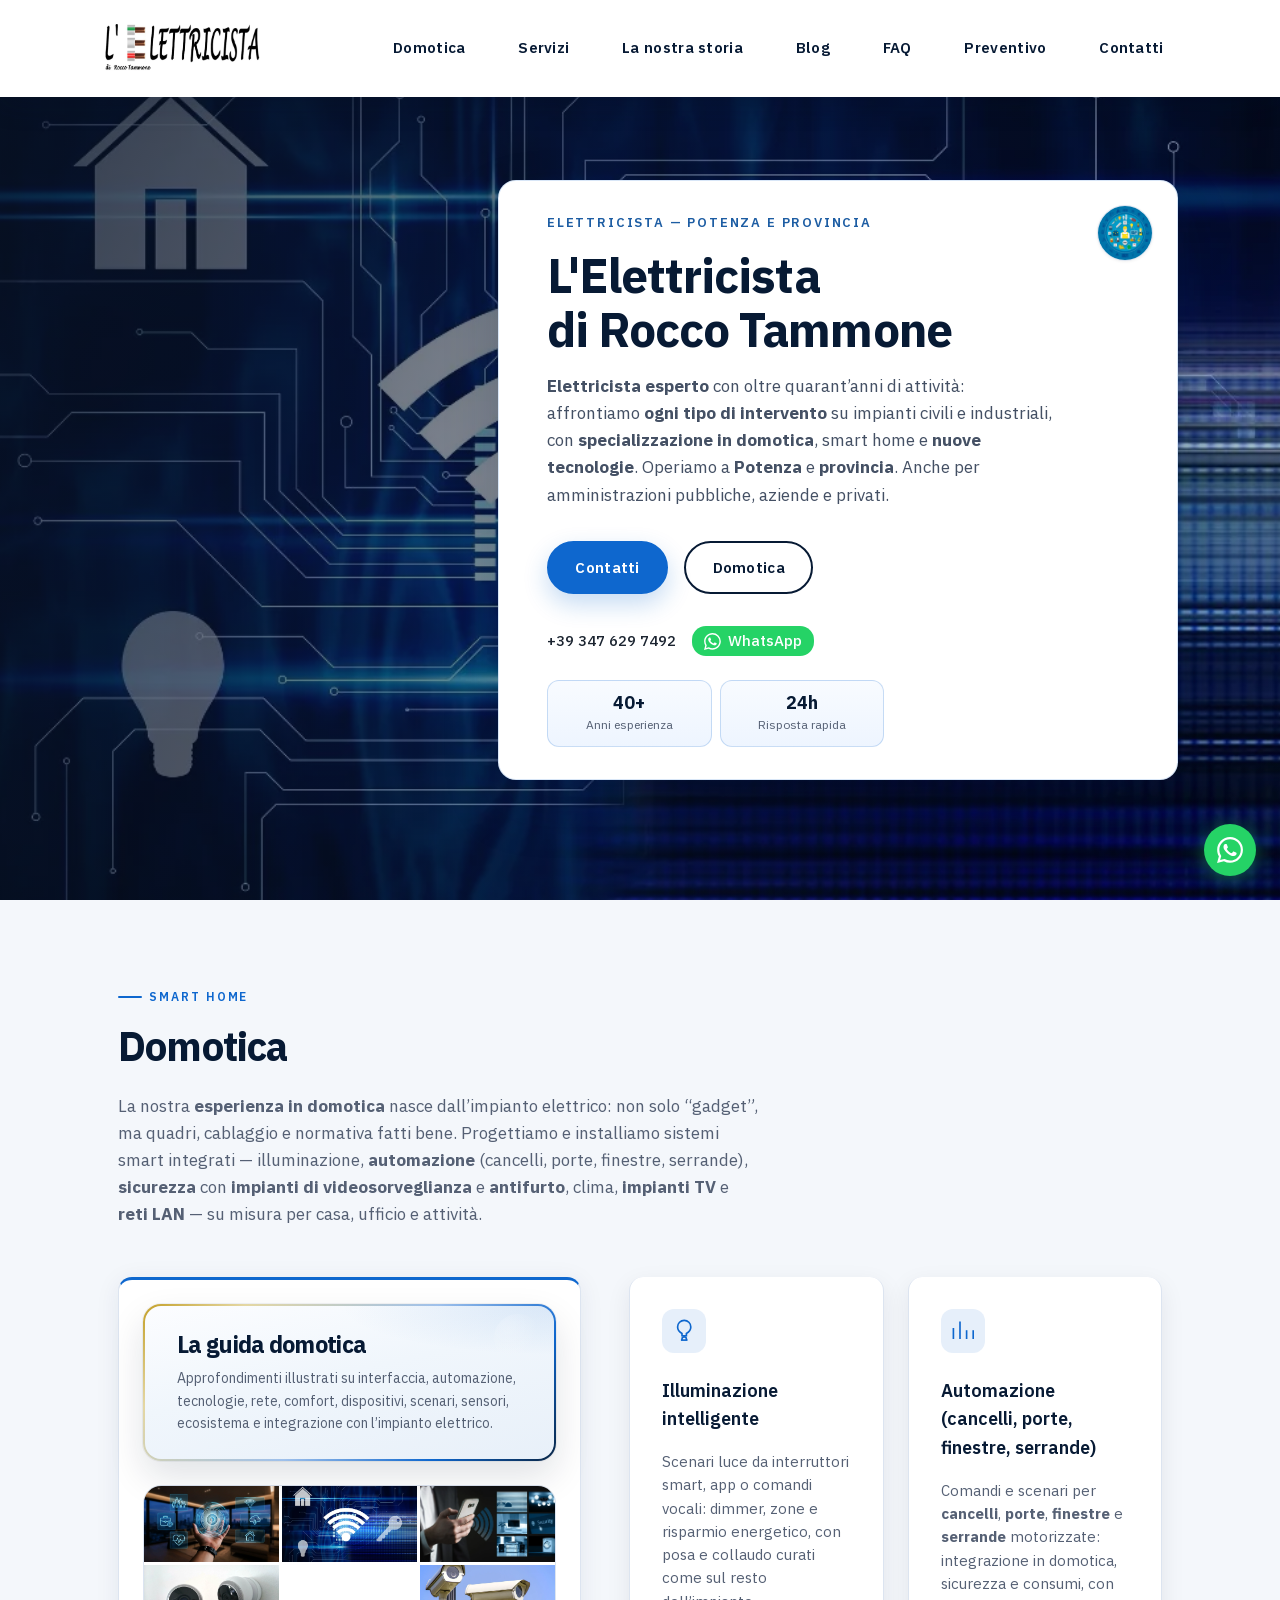
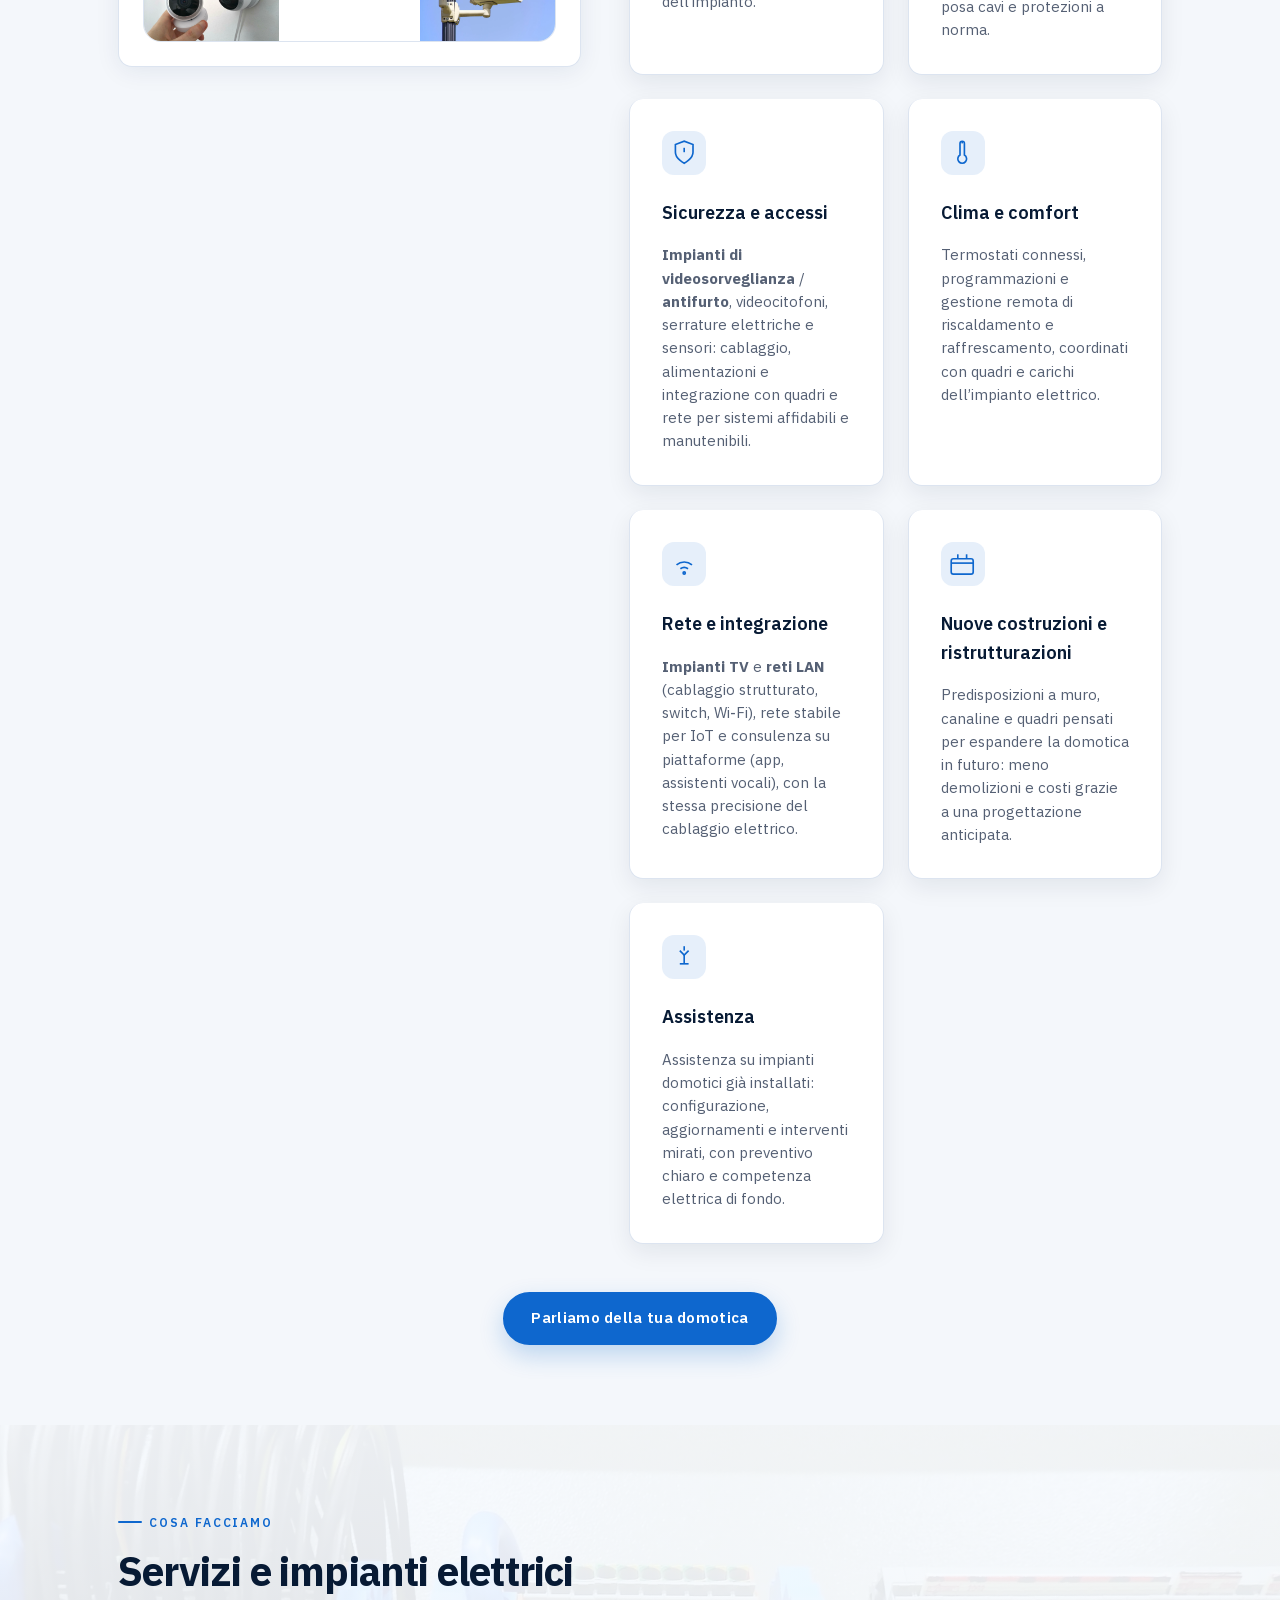
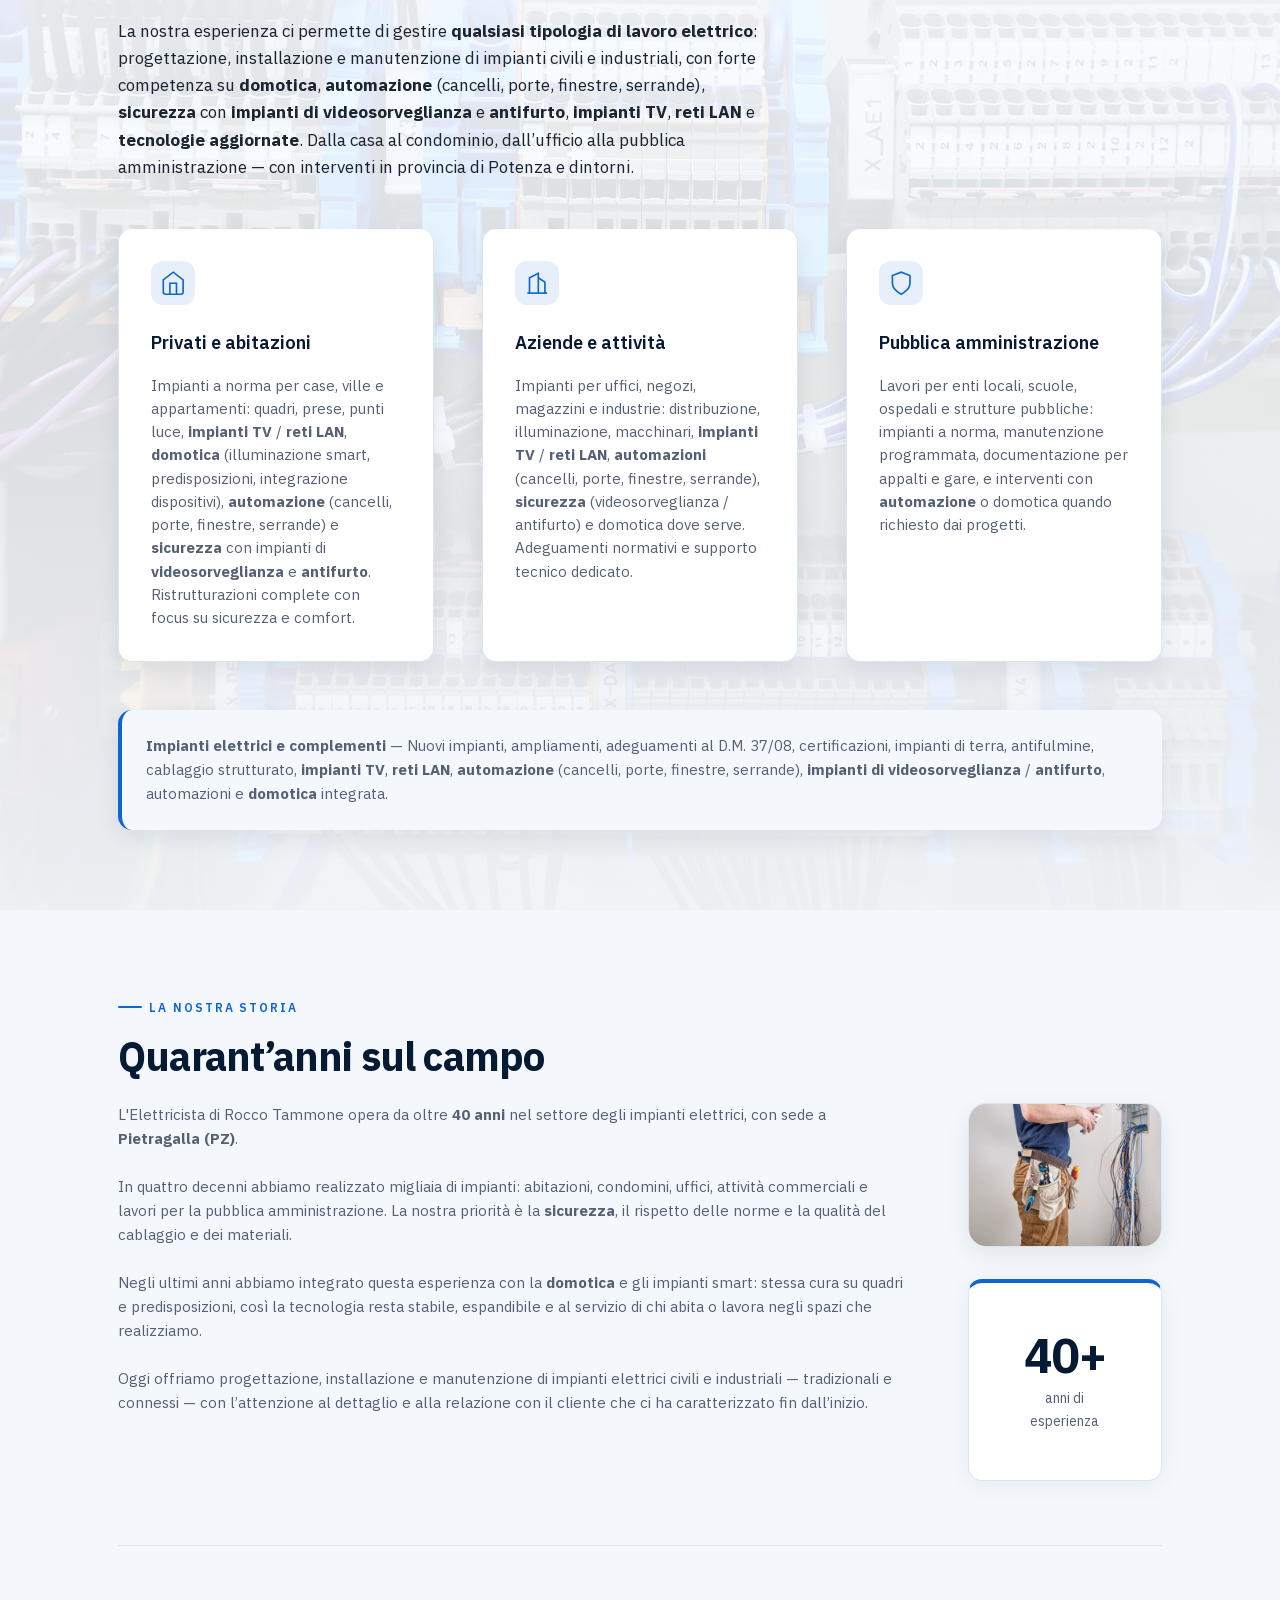
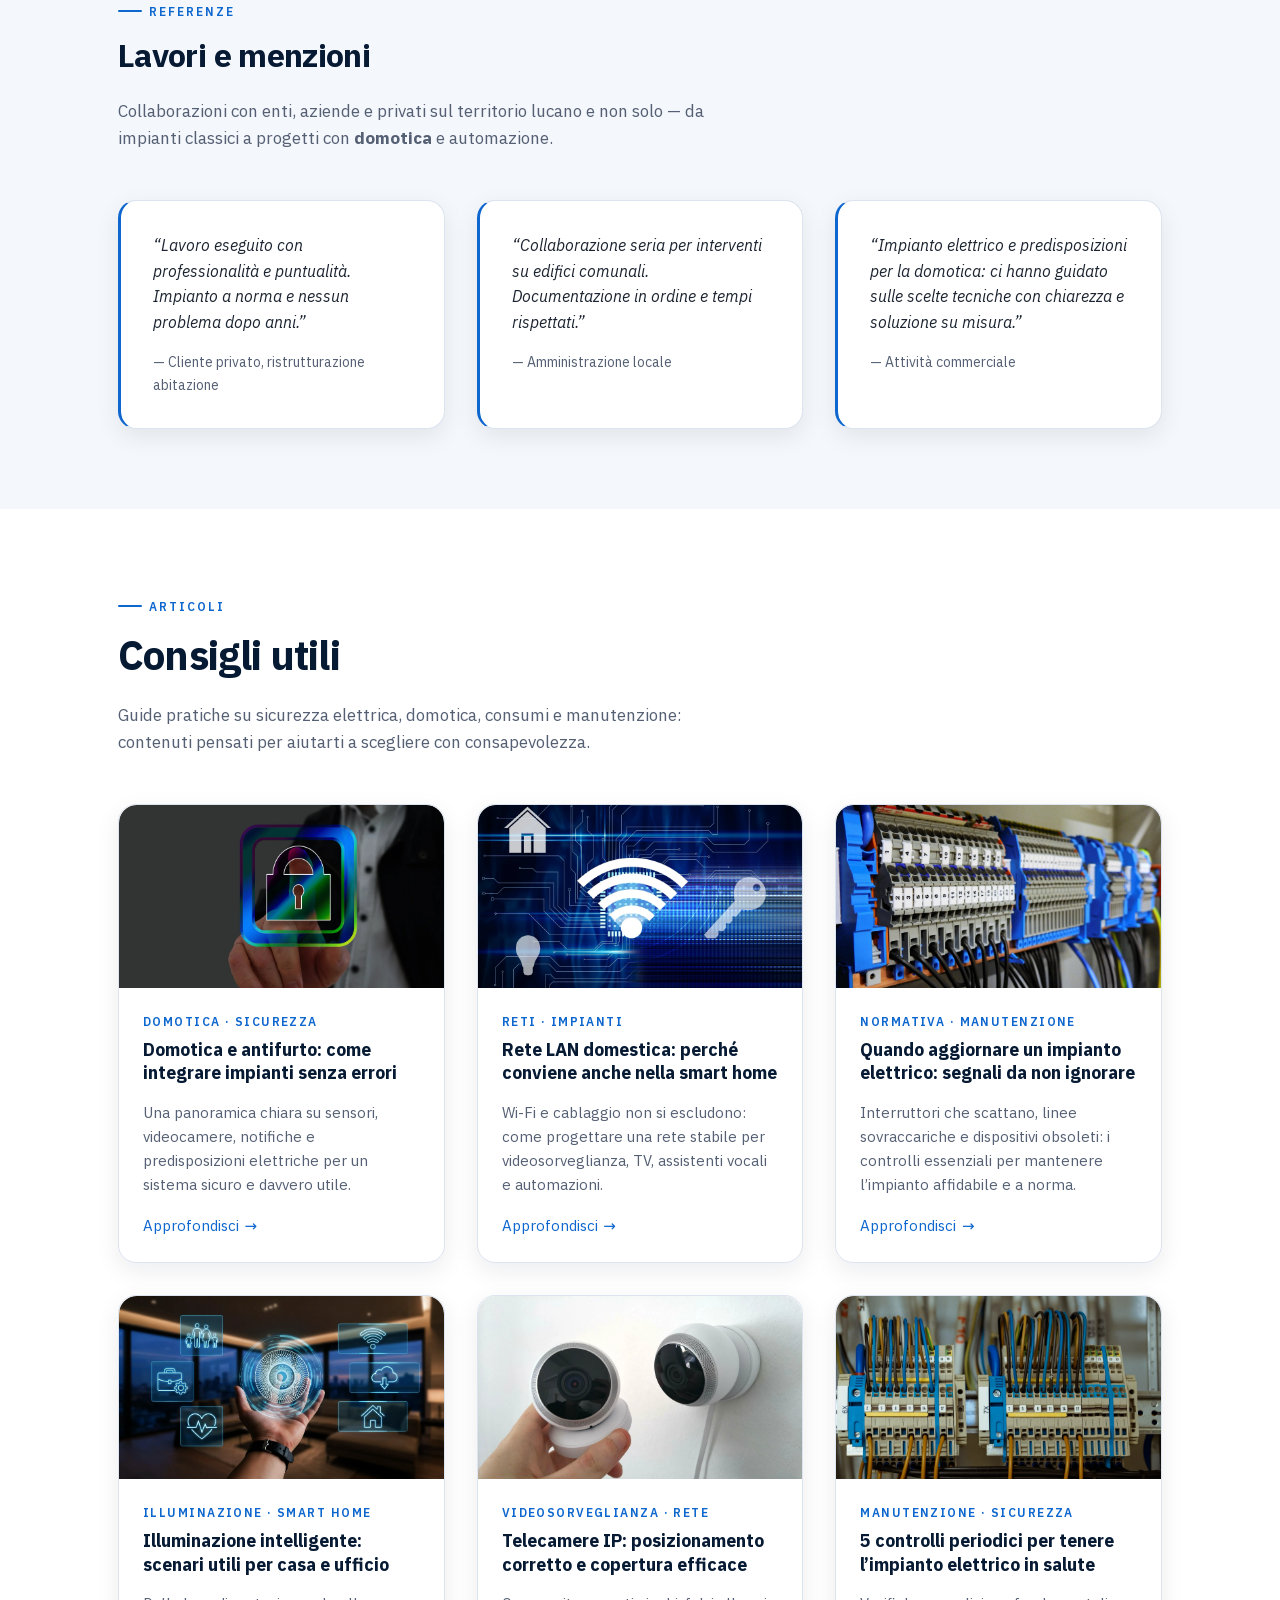
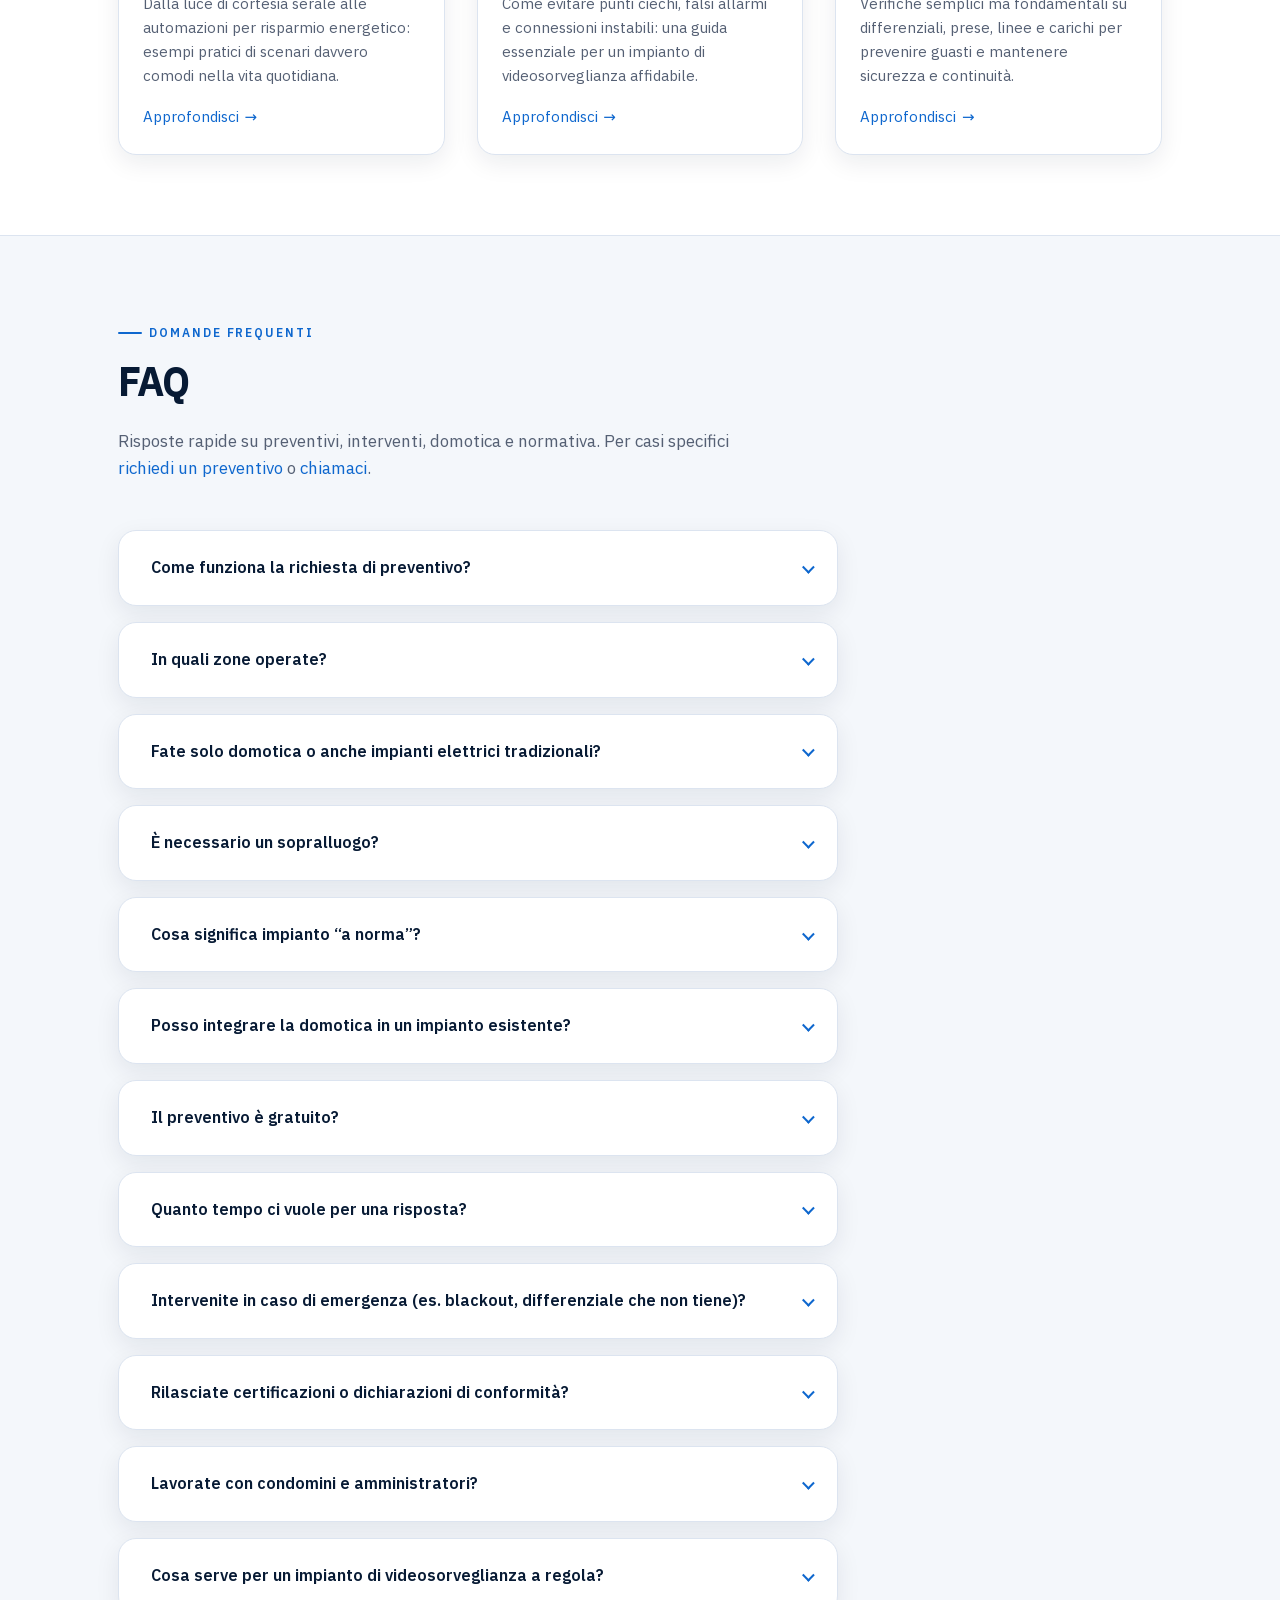
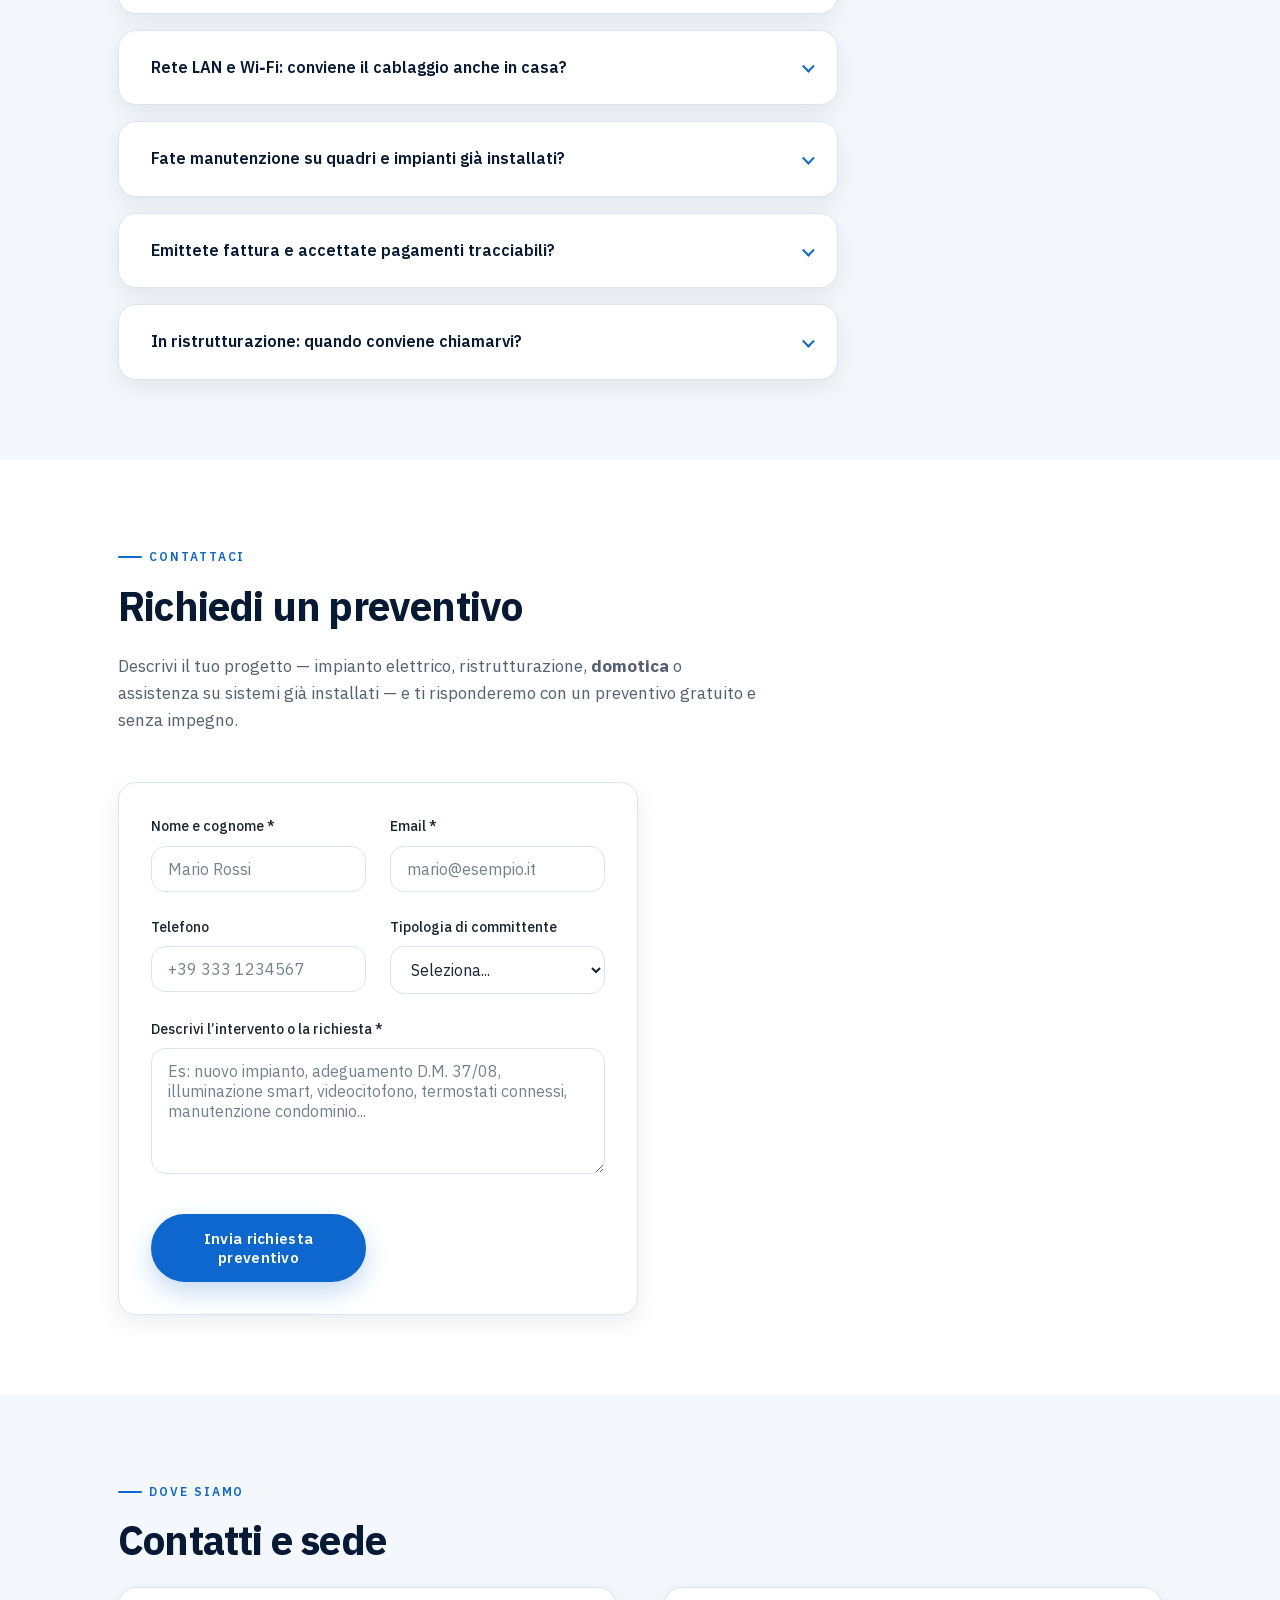
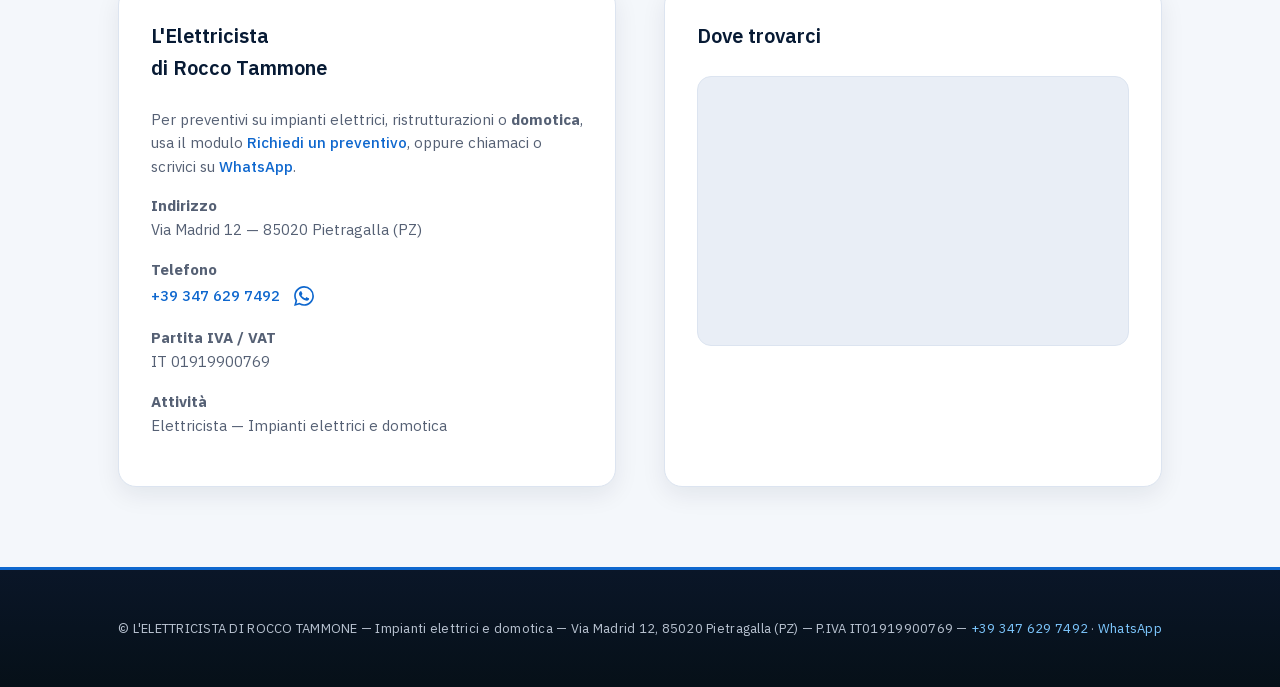
==== index.html @ 9ae2e24f "feat: guida domotica" ====
<!DOCTYPE html>
<html lang="it" id="top">
<head>
  <meta charset="UTF-8">
  <meta name="viewport" content="width=device-width, initial-scale=1.0">
  <title>Elettricista Potenza provincia | Domotica e nuove tecnologie | Pietragalla — Rocco Tammone</title>
  <meta name="description" content="Elettricista esperto con oltre 40 anni di esperienza: impianti civili e industriali di ogni tipo, specializzazione in domotica, smart home e nuove tecnologie. Interventi a Pietragalla, Potenza, Melfi, Avigliano, Tolve, Piano San Nicola e comuni limitrofi in Basilicata. Preventivi gratuiti.">
  <meta name="keywords" content="elettricista Pietragalla, elettricista Potenza, elettricista Melfi, elettricista Avigliano, elettricista Tolve, elettricista Piano San Nicola, domotica Basilicata, smart home Potenza, impianti elettrici provincia Potenza, elettricista esperto, nuove tecnologie impianti, impianto elettrico a norma, D.M. 37/08, preventivo elettricista">
  <meta name="author" content="L'Elettricista di Rocco Tammone">
  <meta name="robots" content="index, follow, max-image-preview:large, max-snippet:-1, max-video-preview:-1">
  <meta name="googlebot" content="index, follow">
  <meta name="theme-color" content="#005eb8">
  <meta name="geo.region" content="IT-PZ">
  <meta name="geo.placename" content="Pietragalla">
  <meta name="language" content="Italian">
  <link rel="canonical" href="https://elettricistaroccotammone.it/">
  <link rel="sitemap" type="application/xml" title="Sitemap" href="https://elettricistaroccotammone.it/sitemap.xml">
  <link rel="icon" href="assets/favicon-transparent.png" type="image/png">

  <!-- Open Graph -->
  <meta property="og:type" content="website">
  <meta property="og:url" content="https://elettricistaroccotammone.it/">
  <meta property="og:title" content="Elettricista esperto Potenza e provincia | Domotica e smart home — Rocco Tammone">
  <meta property="og:description" content="Oltre 40 anni di esperienza: ogni tipo di lavoro elettrico, con specializzazione in domotica e nuove tecnologie. Pietragalla, Potenza, Melfi, Avigliano, Tolve, Piano San Nicola e dintorni.">
  <meta property="og:image" content="https://elettricistaroccotammone.it/assets/domotica-home-automation-controls.webp">
  <meta property="og:image:alt" content="Controllo domotico e smart home">
  <meta property="og:locale" content="it_IT">
  <meta property="og:site_name" content="L'Elettricista di Rocco Tammone">

  <!-- Twitter Card -->
  <meta name="twitter:card" content="summary_large_image">
  <meta name="twitter:title" content="Elettricista esperto | Domotica Potenza e provincia — Rocco Tammone">
  <meta name="twitter:description" content="Impianti di ogni tipo, domotica e smart home. Esperienza pluriennale. Potenza, Melfi, Pietragalla, Avigliano, Tolve e zone limitrofe.">
  <meta name="twitter:image" content="https://elettricistaroccotammone.it/assets/domotica-home-automation-controls.webp">

  <link rel="stylesheet" href="styles.css">

  <!-- Structured Data (JSON-LD) -->
  <script type="application/ld+json">
  {
    "@context": "https://schema.org",
    "@graph": [
      {
        "@type": "Electrician",
        "@id": "https://elettricistaroccotammone.it/#business",
        "name": "L'ELETTRICISTA DI ROCCO TAMMONE",
        "alternateName": "Elettricista Rocco Tammone Pietragalla",
        "description": "Elettricista esperto con oltre quaranta anni di esperienza: impianti elettrici civili e industriali di ogni tipologia, dalla manutenzione alle nuove installazioni. Specializzazione in domotica, smart home, automazione e nuove tecnologie. Servizio in provincia di Potenza e comuni limitrofi.",
        "slogan": "Esperienza su ogni tipo di impianto, specializzazione in domotica e tecnologie connesse",
        "url": "https://elettricistaroccotammone.it",
        "image": "https://elettricistaroccotammone.it/assets/domotica-home-automation-controls.webp",
        "taxID": "IT01919900769",
        "telephone": "+393476297492",
        "address": {
          "@type": "PostalAddress",
          "streetAddress": "Via Madrid 12",
          "postalCode": "85020",
          "addressLocality": "Pietragalla",
          "addressRegion": "Potenza",
          "addressCountry": "IT"
        },
        "areaServed": [
          { "@type": "City", "name": "Pietragalla" },
          { "@type": "City", "name": "Potenza" },
          { "@type": "City", "name": "Melfi" },
          { "@type": "City", "name": "Avigliano" },
          { "@type": "City", "name": "Tolve" },
          { "@type": "Place", "name": "Piano San Nicola" },
          { "@type": "AdministrativeArea", "name": "Provincia di Potenza" },
          { "@type": "State", "name": "Basilicata" }
        ],
        "priceRange": "€€",
        "openingHoursSpecification": {
          "@type": "OpeningHoursSpecification",
          "dayOfWeek": ["Monday", "Tuesday", "Wednesday", "Thursday", "Friday"],
          "opens": "08:00",
          "closes": "18:00"
        },
        "sameAs": [],
        "knowsAbout": [
          "Impianti elettrici civili e industriali",
          "Domotica",
          "Smart home",
          "Nuove tecnologie impiantistiche",
          "Automazione edifici",
          "Illuminazione intelligente",
          "Cablaggio strutturato",
          "Reti LAN e impianti TV",
          "Videosorveglianza e antifurto",
          "Adeguamento impianti elettrici",
          "Impianti di terra e protezione"
        ]
      },
      {
        "@type": "WebSite",
        "@id": "https://elettricistaroccotammone.it/#website",
        "url": "https://elettricistaroccotammone.it/",
        "name": "L'Elettricista di Rocco Tammone",
        "description": "Elettricista esperto in provincia di Potenza: impianti di ogni tipo, domotica e nuove tecnologie. Sede a Pietragalla.",
        "inLanguage": "it-IT",
        "publisher": { "@id": "https://elettricistaroccotammone.it/#business" }
      }
    ]
  }
  </script>
</head>
<body>
  <header class="header">
    <div class="header__inner">
      <a href="#top" class="logo" aria-label="Torna all’inizio della pagina">
        <img src="assets/logo.webp" alt="L'Elettricista di Rocco Tammone — impianti elettrici e domotica" class="logo__img">
      </a>
      <button type="button" class="nav-toggle" aria-label="Apri menu" aria-expanded="false">
        <span></span><span></span><span></span>
      </button>
      <nav class="nav" aria-label="Navigazione principale">
        <ul class="nav__list">
          <li class="nav__item--mobile-only"><a href="#">Home</a></li>
          <li><a href="#domotica">Domotica</a></li>
          <li><a href="#servizi">Servizi</a></li>
          <li><a href="#storia">La nostra storia</a></li>
          <li><a href="#blog" title="Consigli utili — articoli e guide">Blog</a></li>
          <li><a href="#faq">FAQ</a></li>
          <li><a href="#preventivo">Preventivo</a></li>
          <li><a href="#contatti">Contatti</a></li>
        </ul>
        <div class="nav__footer">
          <div class="nav__footer-circle">
            <img src="assets/circle.webp" alt="" width="256" height="256" class="nav__footer-mark" decoding="async">
          </div>
        </div>
      </nav>
    </div>
  </header>

  <main>
    <section class="hero">
      <div class="hero__bg"></div>
      <div class="hero__inner">
        <div class="hero__content">
          <div class="hero__panel-brand">
            <img src="assets/circle.webp" alt="" width="56" height="56" class="hero__panel-logo">
          </div>
          <p class="hero__tag">Elettricista — Potenza e provincia</p>
          <h1 class="hero__title">
            <span class="brand-name">
              <span class="brand-name__line">L'Elettricista</span>
              <span class="brand-name__line">di Rocco Tammone</span>
            </span>
          </h1>
          <p class="hero__subtitle"><strong>Elettricista esperto</strong> con oltre quarant’anni di attività: affrontiamo <strong>ogni tipo di intervento</strong> su impianti civili e industriali, con <strong>specializzazione in domotica</strong>, smart home e <strong>nuove tecnologie</strong>. Operiamo a <strong>Potenza</strong> e <strong>provincia</strong>. Anche per amministrazioni pubbliche, aziende e privati.</p>
          <div class="hero__cta">
            <a href="#contatti" class="btn btn--primary">Contatti</a>
            <a href="#domotica" class="btn btn--outline">Domotica</a>
          </div>
          <div class="hero__contact">
            <a href="tel:+393476297492" class="hero__tel">+39 347 629 7492</a>
            <a href="https://wa.me/393476297492" class="hero__wa" target="_blank" rel="noopener noreferrer">
              <svg class="hero__wa-icon" xmlns="http://www.w3.org/2000/svg" viewBox="0 0 24 24" width="20" height="20" fill="currentColor" aria-hidden="true"><path d="M17.472 14.382c-.297-.149-1.758-.867-2.03-.967-.273-.099-.471-.148-.67.15-.197.297-.767.966-.94 1.164-.173.199-.347.223-.644.075-.297-.15-1.255-.463-2.39-1.475-.883-.788-1.48-1.761-1.653-2.059-.173-.297-.018-.458.13-.606.134-.133.298-.347.446-.52.149-.174.198-.298.298-.497.099-.198.05-.371-.025-.52-.075-.149-.669-1.612-.916-2.207-.242-.579-.487-.5-.669-.51-.173-.008-.371-.01-.57-.01-.198 0-.52.074-.792.372-.272.297-1.04 1.016-1.04 2.479 0 1.462 1.065 2.875 1.213 3.074.149.198 2.096 3.2 5.077 4.487.709.306 1.262.489 1.694.625.712.227 1.36.195 1.871.118.571-.085 1.758-.719 2.006-1.413.248-.694.248-1.289.173-1.413-.074-.124-.272-.198-.57-.347m-5.421 7.403h-.004a9.87 9.87 0 01-5.031-1.378l-.361-.214-3.741.982.998-3.648-.235-.374a9.86 9.86 0 01-1.51-5.26c.001-5.45 4.436-9.884 9.888-9.884 2.64 0 5.122 1.03 6.988 2.898a9.825 9.825 0 012.893 6.994c-.003 5.45-4.435 9.884-9.885 9.884m8.413-18.297A11.815 11.815 0 0012.05 0C5.495 0 .16 5.335.157 11.892c0 2.096.547 4.142 1.588 5.945L.057 24l6.305-1.654a11.882 11.882 0 005.683 1.448h.005c6.554 0 11.89-5.335 11.893-11.893a11.821 11.821 0 00-3.48-8.413Z"/></svg>
              <span class="hero__wa-text">WhatsApp</span>
            </a>
          </div>
          <div class="hero__metrics" aria-label="Punti di forza">
            <div class="hero__metric">
              <span class="hero__metric-value">40+</span>
              <span class="hero__metric-label">Anni esperienza</span>
            </div>
            <div class="hero__metric">
              <span class="hero__metric-value">24h</span>
              <span class="hero__metric-label">Risposta rapida</span>
            </div>
          </div>
        </div>
      </div>
    </section>

    <section id="domotica" class="section domotica">
      <div class="container">
        <p class="section__tag">Smart home</p>
        <h2 class="section__title">Domotica</h2>
        <p class="section__lead">La nostra <strong>esperienza in domotica</strong> nasce dall’impianto elettrico: non solo “gadget”, ma quadri, cablaggio e normativa fatti bene. Progettiamo e installiamo sistemi smart integrati — illuminazione, <strong>automazione</strong> (cancelli, porte, finestre, serrande), <strong>sicurezza</strong> con <strong>impianti di videosorveglianza</strong> e <strong>antifurto</strong>, clima, <strong>impianti TV</strong> e <strong>reti LAN</strong> — su misura per casa, ufficio e attività.</p>
        <div class="domotica__mix">
          <div class="domotica__mix-media">
            <div class="domotica__gallery" aria-label="Galleria domotica e smart home">
              <!-- Carousel showcase (disattivato — sostituito dalla sezione "Domotica: guida ai servizi")
              <div class="domotica__showcase-carousel-wrap" data-domotica-showcase-carousel>
                <div class="domotica__showcase-carousel" role="region" aria-roledescription="carousel" aria-label="Immagini in evidenza smart home">
                  <div class="domotica__showcase-slides">
                    <img src="assets/geralt-smart-3871774_1920.webp" alt="Interfaccia e controllo smart home" width="1200" height="675" class="domotica__showcase-slide is-active" data-showcase-slide decoding="async" fetchpriority="high">
                    <img src="assets/geralt-smart-home-3317431_1920.webp" alt="Domotica: automazione domestica" width="1200" height="675" class="domotica__showcase-slide" data-showcase-slide loading="lazy" decoding="async">
                    <img src="assets/geralt-smart-home-3317433_1920.webp" alt="Tecnologie per la casa intelligente" width="1200" height="675" class="domotica__showcase-slide" data-showcase-slide loading="lazy" decoding="async">
                    <img src="assets/geralt-smart-home-3317434_1920.webp" alt="Sistemi connessi in abitazione" width="1200" height="675" class="domotica__showcase-slide" data-showcase-slide loading="lazy" decoding="async">
                    <img src="assets/geralt-smart-home-3317435_1920.webp" alt="Comfort e gestione remota" width="1200" height="675" class="domotica__showcase-slide" data-showcase-slide loading="lazy" decoding="async">
                    <img src="assets/geralt-smart-home-3317436_1920.webp" alt="Dispositivi smart integrati" width="1200" height="675" class="domotica__showcase-slide" data-showcase-slide loading="lazy" decoding="async">
                    <img src="assets/geralt-smart-home-3317437_1920.webp" alt="Casa connessa e scenari smart" width="1200" height="675" class="domotica__showcase-slide" data-showcase-slide loading="lazy" decoding="async">
                    <img src="assets/geralt-smart-home-3317439_1920.webp" alt="Sensori e automazione" width="1200" height="675" class="domotica__showcase-slide" data-showcase-slide loading="lazy" decoding="async">
                    <img src="assets/geralt-smart-home-3317442_1920.webp" alt="Ecosistema domotico" width="1200" height="675" class="domotica__showcase-slide" data-showcase-slide loading="lazy" decoding="async">
                    <img src="assets/geralt-smart-home-3317443_1920.webp" alt="Integrazione impianti smart" width="1200" height="675" class="domotica__showcase-slide" data-showcase-slide loading="lazy" decoding="async">
                  </div>
                  <div class="domotica__showcase-dots" aria-label="Scorri le immagini"></div>
                </div>
              </div>
              -->
              <div class="domotica__guida-chapter">
                <div class="domotica__guida-chapter-inner">
                  <a href="guida-domotica.html" class="domotica__guida-chapter-link">La guida domotica</a>
                  <p class="domotica__guida-chapter-desc">Approfondimenti illustrati su interfaccia, automazione, tecnologie, rete, comfort, dispositivi, scenari, sensori, ecosistema e integrazione con l’impianto elettrico.</p>
                </div>
              </div>
              <div class="domotica__gallery-grid">
                <img src="assets/domotica-home-automation-controls.webp" alt="Controllo domotico da smartphone" width="600" height="400" class="domotica__gallery-cell" loading="lazy">
                <img src="assets/stux-wlan-3251871_1920.webp" alt="Reti LAN, connettività e cablaggio strutturato" width="1920" height="1080" class="domotica__gallery-cell" decoding="async" fetchpriority="high">
                <img src="assets/domotica-home-automation-app.webp" alt="App per la gestione della smart home" width="600" height="400" class="domotica__gallery-cell" loading="lazy">
                <img src="assets/cctv-smartsystems-cctv-2417559_1920.webp" alt="Videosorveglianza e sicurezza integrata" width="600" height="400" class="domotica__gallery-cell" loading="lazy">
                <img src="assets/geralt-smart-home-3920905_1920.webp" alt="Smart home: controllo e comfort connessi" width="1200" height="675" class="domotica__gallery-cell" loading="lazy" decoding="async">
                <img src="assets/security-monitoring-1305045_1920.webp" alt="Videosorveglianza e monitoraggio" width="1920" height="1080" class="domotica__gallery-cell" loading="lazy" decoding="async">
              </div>
            </div>
          </div>
          <div class="services__grid domotica__grid">
          <article class="card">
            <div class="card__icon" aria-hidden="true">
              <svg viewBox="0 0 24 24" fill="none" stroke="currentColor" stroke-width="1.5"><path d="M9 21h6"/><path d="M10 21v-1a2 2 0 0 1 2-2h0a2 2 0 0 1 2 2v1"/><path d="M12 3a6 6 0 0 0-6 6c0 2.5 1.5 4.5 4 6v2h4v-2c2.5-1.5 4-3.5 4-6a6 6 0 0 0-6-6Z"/></svg>
            </div>
            <h3 class="card__title">Illuminazione intelligente</h3>
            <p class="card__text">Scenari luce da interruttori smart, app o comandi vocali: dimmer, zone e risparmio energetico, con posa e collaudo curati come sul resto dell’impianto.</p>
          </article>
          <article class="card">
            <div class="card__icon" aria-hidden="true">
              <svg viewBox="0 0 24 24" fill="none" stroke="currentColor" stroke-width="1.5"><path d="M4 20V10"/><path d="M10 20V4"/><path d="M16 20v-8"/><path d="M22 20V12"/></svg>
            </div>
            <h3 class="card__title">Automazione (cancelli, porte, finestre, serrande)</h3>
            <p class="card__text">Comandi e scenari per <strong>cancelli</strong>, <strong>porte</strong>, <strong>finestre</strong> e <strong>serrande</strong> motorizzate: integrazione in domotica, sicurezza e consumi, con posa cavi e protezioni a norma.</p>
          </article>
          <article class="card">
            <div class="card__icon" aria-hidden="true">
              <svg viewBox="0 0 24 24" fill="none" stroke="currentColor" stroke-width="1.5"><path d="M12 22s8-4 8-10V5l-8-3-8 3v7c0 6 8 10 8 10z"/><path d="M12 8v4"/><path d="M12 16h.01"/></svg>
            </div>
            <h3 class="card__title">Sicurezza e accessi</h3>
            <p class="card__text"><strong>Impianti di videosorveglianza</strong> / <strong>antifurto</strong>, videocitofoni, serrature elettriche e sensori: cablaggio, alimentazioni e integrazione con quadri e rete per sistemi affidabili e manutenibili.</p>
          </article>
          <article class="card">
            <div class="card__icon" aria-hidden="true">
              <svg viewBox="0 0 24 24" fill="none" stroke="currentColor" stroke-width="1.5"><path d="M14 4v10.54a4 4 0 1 1-4 0V4a2 2 0 0 1 4 0Z"/><path d="M12 2v2"/></svg>
            </div>
            <h3 class="card__title">Clima e comfort</h3>
            <p class="card__text">Termostati connessi, programmazioni e gestione remota di riscaldamento e raffrescamento, coordinati con quadri e carichi dell’impianto elettrico.</p>
          </article>
          <article class="card">
            <div class="card__icon" aria-hidden="true">
              <svg viewBox="0 0 24 24" fill="none" stroke="currentColor" stroke-width="1.5"><path d="M5 12.55a11 11 0 0 1 14.08 0"/><path d="M8.53 16.11a6 6 0 0 1 6.95 0"/><circle cx="12" cy="20" r="1"/></svg>
            </div>
            <h3 class="card__title">Rete e integrazione</h3>
            <p class="card__text"><strong>Impianti TV</strong> e <strong>reti LAN</strong> (cablaggio strutturato, switch, Wi‑Fi), rete stabile per IoT e consulenza su piattaforme (app, assistenti vocali), con la stessa precisione del cablaggio elettrico.</p>
          </article>
          <article class="card">
            <div class="card__icon" aria-hidden="true">
              <svg viewBox="0 0 24 24" fill="none" stroke="currentColor" stroke-width="1.5"><rect x="2" y="7" width="20" height="14" rx="2"/><path d="M16 3v4"/><path d="M8 3v4"/><path d="M2 11h20"/></svg>
            </div>
            <h3 class="card__title">Nuove costruzioni e ristrutturazioni</h3>
            <p class="card__text">Predisposizioni a muro, canaline e quadri pensati per espandere la domotica in futuro: meno demolizioni e costi grazie a una progettazione anticipata.</p>
          </article>
          <article class="card">
            <div class="card__icon" aria-hidden="true">
              <svg viewBox="0 0 24 24" fill="none" stroke="currentColor" stroke-width="1.5"><path d="M12 2v4"/><path d="m16 6-4 4-4-4"/><path d="M8 18h8"/><path d="M12 10v8"/></svg>
            </div>
            <h3 class="card__title">Assistenza</h3>
            <p class="card__text">Assistenza su impianti domotici già installati: configurazione, aggiornamenti e interventi mirati, con preventivo chiaro e competenza elettrica di fondo.</p>
          </article>
          </div>
        </div>

        <p class="domotica__cta"><a href="#preventivo" class="btn btn--primary">Parliamo della tua domotica</a></p>
      </div>
    </section>

    <section id="servizi" class="section services">
      <div class="container">
        <p class="section__tag">Cosa facciamo</p>
        <h2 class="section__title">Servizi e impianti elettrici</h2>
        <p class="section__lead">La nostra esperienza ci permette di gestire <strong>qualsiasi tipologia di lavoro elettrico</strong>: progettazione, installazione e manutenzione di impianti civili e industriali, con forte competenza su <strong>domotica</strong>, <strong>automazione</strong> (cancelli, porte, finestre, serrande), <strong>sicurezza</strong> con <strong>impianti di videosorveglianza</strong> e <strong>antifurto</strong>, <strong>impianti TV</strong>, <strong>reti LAN</strong> e <strong>tecnologie aggiornate</strong>. Dalla casa al condominio, dall’ufficio alla pubblica amministrazione — con interventi in provincia di Potenza e dintorni.</p>
        <div class="services__grid">
          <article class="card">
            <div class="card__icon" aria-hidden="true">
              <svg viewBox="0 0 24 24" fill="none" stroke="currentColor" stroke-width="1.5"><path d="M3 9l9-7 9 7v11a2 2 0 0 1-2 2H5a2 2 0 0 1-2-2z"/><path d="M9 22V12h6v10"/></svg>
            </div>
            <h3 class="card__title">Privati e abitazioni</h3>
            <p class="card__text">Impianti a norma per case, ville e appartamenti: quadri, prese, punti luce, <strong>impianti TV</strong> / <strong>reti LAN</strong>, <strong>domotica</strong> (illuminazione smart, predisposizioni, integrazione dispositivi), <strong>automazione</strong> (cancelli, porte, finestre, serrande) e <strong>sicurezza</strong> con impianti di <strong>videosorveglianza</strong> e <strong>antifurto</strong>. Ristrutturazioni complete con focus su sicurezza e comfort.</p>
          </article>
          <article class="card">
            <div class="card__icon" aria-hidden="true">
              <svg viewBox="0 0 24 24" fill="none" stroke="currentColor" stroke-width="1.5"><path d="M3 21h18"/><path d="M5 21V7l8-4v18"/><path d="M19 21V11l-6-4"/><path d="M9 9v.01"/><path d="M9 12v.01"/><path d="M9 15v.01"/></svg>
            </div>
            <h3 class="card__title">Aziende e attività</h3>
            <p class="card__text">Impianti per uffici, negozi, magazzini e industrie: distribuzione, illuminazione, macchinari, <strong>impianti TV</strong> / <strong>reti LAN</strong>, <strong>automazioni</strong> (cancelli, porte, finestre, serrande), <strong>sicurezza</strong> (videosorveglianza / antifurto) e domotica dove serve. Adeguamenti normativi e supporto tecnico dedicato.</p>
          </article>
          <article class="card">
            <div class="card__icon" aria-hidden="true">
              <svg viewBox="0 0 24 24" fill="none" stroke="currentColor" stroke-width="1.5"><path d="M12 22s8-4 8-10V5l-8-3-8 3v7c0 6 8 10 8 10z"/></svg>
            </div>
            <h3 class="card__title">Pubblica amministrazione</h3>
            <p class="card__text">Lavori per enti locali, scuole, ospedali e strutture pubbliche: impianti a norma, manutenzione programmata, documentazione per appalti e gare, e interventi con <strong>automazione</strong> o domotica quando richiesto dai progetti.</p>
          </article>
        </div>
        <div class="services__extra">
          <p><strong>Impianti elettrici e complementi</strong> — Nuovi impianti, ampliamenti, adeguamenti al D.M. 37/08, certificazioni, impianti di terra, antifulmine, cablaggio strutturato, <strong>impianti TV</strong>, <strong>reti LAN</strong>, <strong>automazione</strong> (cancelli, porte, finestre, serrande), <strong>impianti di videosorveglianza</strong> / <strong>antifurto</strong>, automazioni e <strong>domotica</strong> integrata.</p>
        </div>
      </div>
    </section>

    <section id="storia" class="section history">
      <div class="container">
        <p class="section__tag">La nostra storia</p>
        <h2 class="section__title">Quarant’anni sul campo</h2>
        <div class="history__content">
          <div class="history__text">
            <p class="history__lead">L'Elettricista di Rocco Tammone opera da oltre <strong>40 anni</strong> nel settore degli impianti elettrici, con sede a <strong>Pietragalla (PZ)</strong>.</p>
            <p>In quattro decenni abbiamo realizzato migliaia di impianti: abitazioni, condomini, uffici, attività commerciali e lavori per la pubblica amministrazione. La nostra priorità è la <strong>sicurezza</strong>, il rispetto delle norme e la qualità del cablaggio e dei materiali.</p>
            <p>Negli ultimi anni abbiamo integrato questa esperienza con la <strong>domotica</strong> e gli impianti smart: stessa cura su quadri e predisposizioni, così la tecnologia resta stabile, espandibile e al servizio di chi abita o lavora negli spazi che realizziamo.</p>
            <p>Oggi offriamo progettazione, installazione e manutenzione di impianti elettrici civili e industriali — tradizionali e connessi — con l’attenzione al dettaglio e alla relazione con il cliente che ci ha caratterizzato fin dall’inizio.</p>
          </div>
          <div class="history__media">
            <img src="assets/electrician-builder-work-examines-cable-connection-electrical-line-fuselage-industrial-switchboard-professional-overalls-with-electrician-s-tool.webp" alt="Elettricista professionista al lavoro su quadro e cavi" width="800" height="600" class="history__img">
            <div class="history__badge">
              <span class="history__years">40+</span>
              <span class="history__label">anni di esperienza</span>
            </div>
          </div>
        </div>
        <div class="history__mentions" id="lavori">
          <p class="section__tag">Referenze</p>
          <h3 class="history__mentions-title">Lavori e menzioni</h3>
          <p class="section__lead history__mentions-lead">Collaborazioni con enti, aziende e privati sul territorio lucano e non solo — da impianti classici a progetti con <strong>domotica</strong> e automazione.</p>
          <div class="mentions__grid">
            <blockquote class="mention">
              <p class="mention__text">“Lavoro eseguito con professionalità e puntualità. Impianto a norma e nessun problema dopo anni.”</p>
              <footer class="mention__author">— Cliente privato, ristrutturazione abitazione</footer>
            </blockquote>
            <blockquote class="mention">
              <p class="mention__text">“Collaborazione seria per interventi su edifici comunali. Documentazione in ordine e tempi rispettati.”</p>
              <footer class="mention__author">— Amministrazione locale</footer>
            </blockquote>
            <blockquote class="mention">
              <p class="mention__text">“Impianto elettrico e predisposizioni per la domotica: ci hanno guidato sulle scelte tecniche con chiarezza e soluzione su misura.”</p>
              <footer class="mention__author">— Attività commerciale</footer>
            </blockquote>
          </div>
        </div>
      </div>
    </section>

    <section id="blog" class="section blog" aria-label="Consigli utili" data-blog-root>
      <div class="container">
        <div class="blog__list" data-blog-list>
          <p class="section__tag">Articoli</p>
          <h2 class="section__title">Consigli utili</h2>
          <p class="section__lead">Guide pratiche su sicurezza elettrica, domotica, consumi e manutenzione: contenuti pensati per aiutarti a scegliere con consapevolezza.</p>
          <div class="blog__grid">
            <article class="blog-card blog-card--clickable" id="blog-card-domotica-antifurto" data-blog-open="domotica-antifurto" tabindex="0" role="button" aria-labelledby="blog-card-title-domotica-antifurto">
              <div class="blog-card__media">
                <img src="assets/domotica-security.webp" alt="" width="1200" height="675" class="blog-card__img" loading="lazy" decoding="async">
              </div>
              <div class="blog-card__body">
                <p class="blog-card__meta">Domotica · Sicurezza</p>
                <h3 class="blog-card__title" id="blog-card-title-domotica-antifurto">Domotica e antifurto: come integrare impianti senza errori</h3>
                <p class="blog-card__excerpt">Una panoramica chiara su sensori, videocamere, notifiche e predisposizioni elettriche per un sistema sicuro e davvero utile.</p>
                <span class="blog-card__hint">Approfondisci <span aria-hidden="true">→</span></span>
              </div>
            </article>
            <article class="blog-card blog-card--clickable" id="blog-card-rete-lan-domestica" data-blog-open="rete-lan-domestica" tabindex="0" role="button" aria-labelledby="blog-card-title-rete-lan-domestica">
              <div class="blog-card__media">
                <img src="assets/stux-wlan-3251871_1920.webp" alt="" width="1920" height="1080" class="blog-card__img" loading="lazy" decoding="async">
              </div>
              <div class="blog-card__body">
                <p class="blog-card__meta">Reti · Impianti</p>
                <h3 class="blog-card__title" id="blog-card-title-rete-lan-domestica">Rete LAN domestica: perché conviene anche nella smart home</h3>
                <p class="blog-card__excerpt">Wi-Fi e cablaggio non si escludono: come progettare una rete stabile per videosorveglianza, TV, assistenti vocali e automazioni.</p>
                <span class="blog-card__hint">Approfondisci <span aria-hidden="true">→</span></span>
              </div>
            </article>
            <article class="blog-card blog-card--clickable" id="blog-card-aggiornare-impianto-elettrico" data-blog-open="aggiornare-impianto-elettrico" tabindex="0" role="button" aria-labelledby="blog-card-title-aggiornare-impianto-elettrico">
              <div class="blog-card__media">
                <img src="assets/bru-no-switchgear-2069759_1920.webp" alt="" width="1920" height="1280" class="blog-card__img" loading="lazy" decoding="async">
              </div>
              <div class="blog-card__body">
                <p class="blog-card__meta">Normativa · Manutenzione</p>
                <h3 class="blog-card__title" id="blog-card-title-aggiornare-impianto-elettrico">Quando aggiornare un impianto elettrico: segnali da non ignorare</h3>
                <p class="blog-card__excerpt">Interruttori che scattano, linee sovraccariche e dispositivi obsoleti: i controlli essenziali per mantenere l’impianto affidabile e a norma.</p>
                <span class="blog-card__hint">Approfondisci <span aria-hidden="true">→</span></span>
              </div>
            </article>
            <article class="blog-card blog-card--clickable" id="blog-card-illuminazione-intelligente-scenari" data-blog-open="illuminazione-intelligente-scenari" tabindex="0" role="button" aria-labelledby="blog-card-title-illuminazione-intelligente-scenari">
              <div class="blog-card__media">
                <img src="assets/domotica-home-automation-controls.webp" alt="" width="600" height="400" class="blog-card__img" loading="lazy" decoding="async">
              </div>
              <div class="blog-card__body">
                <p class="blog-card__meta">Illuminazione · Smart home</p>
                <h3 class="blog-card__title" id="blog-card-title-illuminazione-intelligente-scenari">Illuminazione intelligente: scenari utili per casa e ufficio</h3>
                <p class="blog-card__excerpt">Dalla luce di cortesia serale alle automazioni per risparmio energetico: esempi pratici di scenari davvero comodi nella vita quotidiana.</p>
                <span class="blog-card__hint">Approfondisci <span aria-hidden="true">→</span></span>
              </div>
            </article>
            <article class="blog-card blog-card--clickable" id="blog-card-telecamere-ip-posizionamento" data-blog-open="telecamere-ip-posizionamento" tabindex="0" role="button" aria-labelledby="blog-card-title-telecamere-ip-posizionamento">
              <div class="blog-card__media">
                <img src="assets/cctv-smartsystems-cctv-2417559_1920.webp" alt="" width="600" height="400" class="blog-card__img" loading="lazy" decoding="async">
              </div>
              <div class="blog-card__body">
                <p class="blog-card__meta">Videosorveglianza · Rete</p>
                <h3 class="blog-card__title" id="blog-card-title-telecamere-ip-posizionamento">Telecamere IP: posizionamento corretto e copertura efficace</h3>
                <p class="blog-card__excerpt">Come evitare punti ciechi, falsi allarmi e connessioni instabili: una guida essenziale per un impianto di videosorveglianza affidabile.</p>
                <span class="blog-card__hint">Approfondisci <span aria-hidden="true">→</span></span>
              </div>
            </article>
            <article class="blog-card blog-card--clickable" id="blog-card-controlli-periodici-impianto" data-blog-open="controlli-periodici-impianto" tabindex="0" role="button" aria-labelledby="blog-card-title-controlli-periodici-impianto">
              <div class="blog-card__media">
                <img src="assets/taken-wire-1098059_1920.webp" alt="" width="1920" height="1357" class="blog-card__img" loading="lazy" decoding="async">
              </div>
              <div class="blog-card__body">
                <p class="blog-card__meta">Manutenzione · Sicurezza</p>
                <h3 class="blog-card__title" id="blog-card-title-controlli-periodici-impianto">5 controlli periodici per tenere l’impianto elettrico in salute</h3>
                <p class="blog-card__excerpt">Verifiche semplici ma fondamentali su differenziali, prese, linee e carichi per prevenire guasti e mantenere sicurezza e continuità.</p>
                <span class="blog-card__hint">Approfondisci <span aria-hidden="true">→</span></span>
              </div>
            </article>
          </div>
        </div>

        <div class="blog-articles" data-blog-articles hidden>
          <article id="blog-articolo-domotica-antifurto" class="blog-article-view" hidden data-blog-article="domotica-antifurto">
            <div class="blog-article-view__inner article-wrap">
              <nav class="blog-article-view__nav" aria-label="Navigazione articolo">
                <button type="button" class="blog-article-view__back btn btn--outline" data-blog-back>Indietro</button>
                <a href="#blog" class="blog-article-view__to-list">Consigli utili</a>
              </nav>
              <header class="article__header">
                <p class="article__meta">Domotica · Sicurezza</p>
                <h1 class="article__title">Domotica e antifurto: come integrare impianti senza errori</h1>
                <p class="article__lead">Integrare domotica e sistema antifurto non è solo una questione di app: quadri, alimentazioni, rete e criteri di installazione decidono se il sistema sarà affidabile per anni o fonte di falsi allarmi e guasti.</p>
              </header>
              <figure class="article__figure">
                <img src="assets/domotica-security.webp" alt="" width="1200" height="675" class="article__img" loading="lazy" decoding="async">
              </figure>
              <div class="article-prose">
                <h2>Perché l’ordine elettrico viene prima dei dispositivi smart</h2>
                <p>Sensori, sirene, centraline e videocamere hanno tutti bisogno di alimentazioni stabili, protezioni adeguate nel quadro e, spesso, di una rete dati che non si interrompe quando il Wi‑Fi è congestionato. Un impianto pensato “a pezzi”, aggiungendo dispositivi senza verificare sezionamenti, sezioni di cavo e carichi sul differenziale, è la causa più frequente di interventi ripetuti e prestazioni deluse.</p>
                <p>La fase giusta per definire integrazioni è in progetto: canaline dedicate, punti di rete nei punti strategici, predisposizioni per tastiere e sensori cablati dove la wireless non è la scelta migliore (lunghi percorsi, pareti spesse, ambienti critici).</p>
                <h2>Antifurto e domotica: ruoli distinti, un’unica logica</h2>
                <p>L’antifurto ha la funzione di rilevare intrusioni e segnalare allarmi secondo norme e buone pratiche; la domotica gestisce scenari di comfort e automazione. Avvicinare le due cose è utile (stesse notifiche sul telefono, spegnimento luci in caso di inserimento totale, simulazione presenza), ma va evitato di “mischiare” sullo stesso dispositivo compiti incompatibili o di bypassare protezioni elettriche per comodità di installazione.</p>
                <ul>
                  <li><strong>Sensori volumetrici e perimetrali</strong>: posa e altezza influenzano falsi allarmi; meglio affiancare la scelta a chi conosce gli ambienti reali.</li>
                  <li><strong>Videocamere</strong>: servono continuità di rete e, spesso, alimentazione dedicata o PoE; il solo Wi‑Fi può non bastare per streaming stabile 24/7.</li>
                  <li><strong>Notifiche e cloud</strong>: verificare che la connettività domestica abbia ridondanza o priorità dove serve (es. linee critiche).</li>
                </ul>
                <h2>Errori che conviene evitare fin da subito</h2>
                <p>Sovraccaricare linee già al limite, usare prolunghe e derivazioni “provvisorie” che restano anni, o ignorare l’impianto di terra e le equipotenzialità dove la norma le richiede sono scelte che rendono fragile tutta la catena — compresa la sicurezza degli stessi sistemi antifurto. Un intervento professionale parte sempre da misure, verifica dei quadri e pianificazione delle nuove utenze.</p>
                <h2>Priorità in fase di cantiere</h2>
                <p>Nelle nuove costruzioni o ristrutturazioni con murature aperte, definire insieme percorsi di cavi (rete, alimentazioni ausiliarie, sensori) riduce passaggi in vista e migliora le prestazioni. Posticipare la progettazione “a impianto finito” costringe spesso a soluzioni esteticamente peggiori o più fragili.</p>
                <p>La documentazione del quadro — linee nominate, protezioni e carichi — è il riferimento per ogni ampliamento futuro (nuove telecamere, integrazione domotica, seconda centrale o ripetitori).</p>
                <h2>Prima di acquistare: cosa chiarire</h2>
                <ul>
                  <li>Compatibilità tra centrale antifurto, sensori e piattaforma domotica prevista.</li>
                  <li>Backup energetico (batterie, eventuale continuità per router o NVR) in caso di blackout.</li>
                  <li>Manutenzione ordinaria, aggiornamenti firmware e chi interviene in remoto.</li>
                </ul>
              </div>
              <div class="article__cta">
                <p>Vuoi integrare domotica e sicurezza nel tuo impianto? Descrivi l’abitazione o l’attività e ti indicheremo la soluzione più sensata.</p>
                <a href="#preventivo" class="btn btn--primary" data-blog-to-preventivo>Richiedi un preventivo</a>
              </div>
              <nav class="blog-article-view__nav blog-article-view__nav--bottom" aria-label="Fine articolo">
                <button type="button" class="blog-article-view__back btn btn--outline" data-blog-back>Indietro</button>
                <a href="#blog" class="blog-article-view__to-list">Consigli utili</a>
              </nav>
            </div>
          </article>

          <article id="blog-articolo-rete-lan-domestica" class="blog-article-view" hidden data-blog-article="rete-lan-domestica">
            <div class="blog-article-view__inner article-wrap">
              <nav class="blog-article-view__nav" aria-label="Navigazione articolo">
                <button type="button" class="blog-article-view__back btn btn--outline" data-blog-back>Indietro</button>
                <a href="#blog" class="blog-article-view__to-list">Consigli utili</a>
              </nav>
              <header class="article__header">
                <p class="article__meta">Reti · Impianti</p>
                <h1 class="article__title">Rete LAN domestica: perché conviene anche nella smart home</h1>
                <p class="article__lead">Il Wi‑Fi è comodo, ma non sostituisce un cablaggio strutturato dove servono banda stabile, bassa latenza e continuità — tipico di telecamere, smart TV, postazioni fisse e server locali.</p>
              </header>
              <figure class="article__figure">
                <img src="assets/stux-wlan-3251871_1920.webp" alt="" width="1920" height="1080" class="article__img" loading="lazy" decoding="async">
              </figure>
              <div class="article-prose">
                <h2>Wi‑Fi e cavi: complementari, non alternativa cieca</h2>
                <p>Una rete domestica moderna conviene progettarla a livelli: dorsali in cavo (Cat 6 o superiore, secondo distanze e standard richiesti), punti d’accesso posizionati dove il segnale deve coprire davvero, e switch gestiti o meno in base alla complessità. Gli assistenti vocali, i sensori a batteria e gli smartphone restano su wireless; i dispositivi “fissi” e voraci di banda beneficiano del cavo.</p>
                <h2>Cosa si ottiene in una smart home con LAN fatta bene</h2>
                <ul>
                  <li><strong>Videosorveglianza e videocitofoni IP</strong>: meno micro-interruzioni e meno carico sul solo Wi‑Fi.</li>
                  <li><strong>TV e streaming 4K</strong>: collegamenti stabili in salotto e sale riunioni.</li>
                  <li><strong>Domotica centralizzata</strong>: gateway e bridge possono stare dove il cavo arriva, con alimentazioni dedicate nel quadro.</li>
                </ul>
                <h2>Quando pianificare il cablaggio</h2>
                <p>In ristrutturazione o nuova costruzione il costo marginale di aggiungere un cavo in più in canalina è basso rispetto a rifare i muri dopo. Anche in immobili esistenti esistono percorsi in falsi soffitti, canaline esterne o minitubazioni: la scelta va fatta con criterio estetico e tecnico. Un elettricista abituato a reti e domotica può indicare priorità (dove servono certezze assolute) e dove il wireless basta.</p>
                <h2>Topologia e prestazioni</h2>
                <p>Una rete domestica ben fatta separa spesso il traffico “pesante” (video, NAS, postazioni) dal resto tramite switch e, se serve, VLAN o segmenti logici. Non è snobismo tecnico: riduce micro-interruzioni quando qualcuno fa backup o guarda film in 4K mentre altri lavorano in videoconferenza.</p>
                <p>I punti d’accesso Wi‑Fi vanno posizionati dove servono davvero copertura, non solo accanto al router in ingresso. Spesso conviene più accessi ben piazzati che un unico dispositivo al massimo volume.</p>
                <h2>Fibra, modem e impianto interno</h2>
                <p>L’arrivo della fibra o del punto di demarcazione definisce dove nasce la LAN interna: prevedere spazio ventilato per modem/router, eventuale rack o armadietto, e prese dedicate evita trasformatori appesi e cavi sotto tiro. In attività o studi, la messa a terra e le protezioni dei quadri vanno coerenti con la quantità di apparati collegati.</p>
              </div>
              <div class="article__cta">
                <p>Stai ristrutturando o vuoi stabilizzare rete e domotica? Possiamo definire dorsali, punti rete e alimentazioni insieme.</p>
                <a href="#preventivo" class="btn btn--primary" data-blog-to-preventivo>Richiedi un preventivo</a>
              </div>
              <nav class="blog-article-view__nav blog-article-view__nav--bottom" aria-label="Fine articolo">
                <button type="button" class="blog-article-view__back btn btn--outline" data-blog-back>Indietro</button>
                <a href="#blog" class="blog-article-view__to-list">Consigli utili</a>
              </nav>
            </div>
          </article>

          <article id="blog-articolo-aggiornare-impianto-elettrico" class="blog-article-view" hidden data-blog-article="aggiornare-impianto-elettrico">
            <div class="blog-article-view__inner article-wrap">
              <nav class="blog-article-view__nav" aria-label="Navigazione articolo">
                <button type="button" class="blog-article-view__back btn btn--outline" data-blog-back>Indietro</button>
                <a href="#blog" class="blog-article-view__to-list">Consigli utili</a>
              </nav>
              <header class="article__header">
                <p class="article__meta">Normativa · Manutenzione</p>
                <h1 class="article__title">Quando aggiornare un impianto elettrico: segnali da non ignorare</h1>
                <p class="article__lead">Un impianto non “scade” come una patente, ma componenti obsoleti, nuovi carichi e norme aggiornate possono rendere necessario un adeguamento — prima che guasti e rischi diventino evidenti.</p>
              </header>
              <figure class="article__figure">
                <img src="assets/bru-no-switchgear-2069759_1920.webp" alt="" width="1920" height="1280" class="article__img" loading="lazy" decoding="async">
              </figure>
              <div class="article-prose">
                <h2>Segnali che meritano attenzione professionale</h2>
                <p>Interruttori differenziali che scattano spesso senza causa apparente, odore di surriscaldamento presso prese o quadri, spine che si scalda, luci che lampeggiano quando si accendono altri carichi sono campanelli d’allarme. Anche l’assenza di terra efficace, o prese senza protezioni adeguate in bagni e ambienti umidi, richiede interventi mirati e documentati.</p>
                <h2>Ristrutturazioni e nuovi utilizzi</h2>
                <p>Passare da caldaia a pompa di calore, installare wallbox per auto elettriche, cucine con più forni e piani cottura induzione, o aggiungere condizionatori e domotica aumenta i carichi e la complessità delle protezioni. Non è raro che servano nuove linee, revisione delle curve di intervento e verifica della sezione dei cavi.</p>
                <h2>Documentazione e messa a norma</h2>
                <p>Per nuovi impianti o modifiche rilevanti valgono le regole sulla messa in esercizio (D.M. 37/08). Un professionista può indicarti cosa è obbligatorio nel tuo caso e cosa è buona pratica per sicurezza e rivendita dell’immobile. Rimandare interventi strutturali quando i segnali ci sono già espone a costi maggiori dopo un guasto.</p>
                <h2>Interventi mirati rispetto alla riprogettazione</h2>
                <p>Non sempre serve rifare tutto: a volte basta una nuova linea dedicata, la sostituzione di un differenziale obsoleto o il ripristino di protezioni coordinate con i carichi attuali. In altri casi, specialmente con quadri saturi o cavi sotto dimensionati, la proposta sarà più strutturata.</p>
                <p>La valutazione tiene conto di età dei cavi, tipo di impianto originario, modifiche abusive passate e obiettivi futuri (clima, auto elettrica, domotica). Un sopralluogo con apertura del quadro e storia dell’edificio è il modo più onesto per decidere.</p>
              </div>
              <div class="article__cta">
                <p>Sospetti che il tuo quadro o le linee non siano più adeguati? Un sopralluogo permette priorità chiare e un preventivo fondato.</p>
                <a href="#preventivo" class="btn btn--primary" data-blog-to-preventivo>Richiedi un preventivo</a>
              </div>
              <nav class="blog-article-view__nav blog-article-view__nav--bottom" aria-label="Fine articolo">
                <button type="button" class="blog-article-view__back btn btn--outline" data-blog-back>Indietro</button>
                <a href="#blog" class="blog-article-view__to-list">Consigli utili</a>
              </nav>
            </div>
          </article>

          <article id="blog-articolo-illuminazione-intelligente-scenari" class="blog-article-view" hidden data-blog-article="illuminazione-intelligente-scenari">
            <div class="blog-article-view__inner article-wrap">
              <nav class="blog-article-view__nav" aria-label="Navigazione articolo">
                <button type="button" class="blog-article-view__back btn btn--outline" data-blog-back>Indietro</button>
                <a href="#blog" class="blog-article-view__to-list">Consigli utili</a>
              </nav>
              <header class="article__header">
                <p class="article__meta">Illuminazione · Smart home</p>
                <h1 class="article__title">Illuminazione intelligente: scenari utili per casa e ufficio</h1>
                <p class="article__lead">L’illuminazione smart non è solo accendere una lampadina con il telefono: sono scenari che risparmiano energia, aumentano il comfort e migliorano la sicurezza percepita — se coerenti con interruttori, cablaggio e abitudini reali.</p>
              </header>
              <figure class="article__figure">
                <img src="assets/domotica-home-automation-controls.webp" alt="" width="600" height="400" class="article__img" loading="lazy" decoding="async">
              </figure>
              <div class="article-prose">
                <h2>Scenari che hanno senso nella vita di tutti i giorni</h2>
                <p>Luci di cortesia che si accendono al calare del sole o su movimento nei corridoi, spegnimento globale “esco di casa” dalla stessa parete dove già inserisci l’allarme, dimmerazione in soggiorno per cinema e cena: sono esempi che funzionano quando comandi fisici e app convivono senza costringere tutti in casa a usare solo lo smartphone.</p>
                <h2>Risparmio energetico senza rinunciare al comfort</h2>
                <p>Sensori di luminosità e presenza, spegnimenti automatici in locali poco usati e programmazioni stagionali riducono sprechi. L’impianto elettrico deve supportare carichi LED, eventuali alimentatori e, dove serve, neutri separati per dimmer intelligenti: dettagli che si progettano in fase elettrica, non solo “a lampadina cambiata”.</p>
                <h2>Ufficio e attività</h2>
                <p>Orari lavorativi, zone a passaggio e illuminazione di sicurezza su percorsi e uscite possono integrarsi con impianti centralizzati o modulari. La chiarezza su chi comanda cosa (gruppi, scenari, priorità) evita comportamenti strani dopo mesi d’uso.</p>
                <h2>Interruttori tradizionali e comandi smart</h2>
                <p>Il mix più apprezzato in famiglia è spesso: pulsanti fisici dove si sono sempre usati, scenari e app per automazioni e assenza. Sostituire ogni punto luce con un modulo connesso senza progetto può creare confusione su neutri e compatibilità LED: meglio definire una gerarchia (cosa è sempre manuale, cosa è automatizzato).</p>
                <p>Le sorgenti calde/fredde, i circuiti dimmerabili e i trasformatori per strisce LED hanno requisiti diversi: vanno previsti in fase elettrica, non solo a lampada installata.</p>
              </div>
              <div class="article__cta">
                <p>Vuoi illuminazione smart integrata nel quadro e nelle abitudini della tua casa o attività?</p>
                <a href="#preventivo" class="btn btn--primary" data-blog-to-preventivo>Richiedi un preventivo</a>
              </div>
              <nav class="blog-article-view__nav blog-article-view__nav--bottom" aria-label="Fine articolo">
                <button type="button" class="blog-article-view__back btn btn--outline" data-blog-back>Indietro</button>
                <a href="#blog" class="blog-article-view__to-list">Consigli utili</a>
              </nav>
            </div>
          </article>

          <article id="blog-articolo-telecamere-ip-posizionamento" class="blog-article-view" hidden data-blog-article="telecamere-ip-posizionamento">
            <div class="blog-article-view__inner article-wrap">
              <nav class="blog-article-view__nav" aria-label="Navigazione articolo">
                <button type="button" class="blog-article-view__back btn btn--outline" data-blog-back>Indietro</button>
                <a href="#blog" class="blog-article-view__to-list">Consigli utili</a>
              </nav>
              <header class="article__header">
                <p class="article__meta">Videosorveglianza · Rete</p>
                <h1 class="article__title">Telecamere IP: posizionamento corretto e copertura efficace</h1>
                <p class="article__lead">Un impianto di telecamere IP efficace nasce da inquadrature pensate, alimentazioni affidabili e rete che regge il traffico continuo — non solo dal numero di dispositivi acquistati.</p>
              </header>
              <figure class="article__figure">
                <img src="assets/cctv-smartsystems-cctv-2417559_1920.webp" alt="" width="600" height="400" class="article__img" loading="lazy" decoding="async">
              </figure>
              <div class="article-prose">
                <h2>Copertura e punti ciechi</h2>
                <p>Conviene elencare ingressi, recinzioni, garage, cortili e corridoi critici prima di fissare staffe. L’altezza e l’angolazione influenzano tanto la qualità notturna quanto il rischio di manomissione. Coprire gli stessi punti con due inquadrature diverse riduce zone non osservate e aiuta in caso di schermo parziale (vegetazione, riflessi).</p>
                <h2>Rete, PoE e stabilità</h2>
                <p>Le telecamere che trasmettono H24 stressano router e Wi‑Fi se sono tutte wireless. Dove possibile, <strong>Ethernet</strong> o <strong>PoE</strong> (Power over Ethernet) portano alimentazione e dati sullo stesso cavo con continuità superiore. Switch e priorità VLAN o segmentazione di rete aiutano a isolare il traffico video dal resto della casa.</p>
                <h2>Privacy e buon uso</h2>
                <p>Regolamenti e buonsenso impongono di evitare inquadrature su proprietà altrui o spazi non pertinenti; in condomini servono accordi e spesso delibere. Insegne informative e conservazione delle immagini vanno pianificate insieme alla posa tecnica.</p>
                <h2>Risoluzione, notturno e archiviazione</h2>
                <p>Telecamere con buon sensore in condizioni di scarsa illuminazione riducono rumore e falsi movimenti che stressano notifiche e hard disk. La scelta tra registrazione continua, su evento o ibrida dipende da quanto serve la continuità probatoria e dalla capacità di storage.</p>
                <p>Registrare su NVR locale, su cloud o in modo ibrido ha implicazioni su costi, privacy e cosa succede se cade Internet: va deciso in progetto, non dopo l’installazione.</p>
              </div>
              <div class="article__cta">
                <p>Vuoi un impianto di videosorveglianza IP cablato e configurato correttamente?</p>
                <a href="#preventivo" class="btn btn--primary" data-blog-to-preventivo>Richiedi un preventivo</a>
              </div>
              <nav class="blog-article-view__nav blog-article-view__nav--bottom" aria-label="Fine articolo">
                <button type="button" class="blog-article-view__back btn btn--outline" data-blog-back>Indietro</button>
                <a href="#blog" class="blog-article-view__to-list">Consigli utili</a>
              </nav>
            </div>
          </article>

          <article id="blog-articolo-controlli-periodici-impianto" class="blog-article-view" hidden data-blog-article="controlli-periodici-impianto">
            <div class="blog-article-view__inner article-wrap">
              <nav class="blog-article-view__nav" aria-label="Navigazione articolo">
                <button type="button" class="blog-article-view__back btn btn--outline" data-blog-back>Indietro</button>
                <a href="#blog" class="blog-article-view__to-list">Consigli utili</a>
              </nav>
              <header class="article__header">
                <p class="article__meta">Manutenzione · Sicurezza</p>
                <h1 class="article__title">5 controlli periodici per tenere l’impianto elettrico in salute</h1>
                <p class="article__lead">Alcune verifiche, affiancate a interventi programmati dal professionista quando necessario, aiutano a prevenire guasti e a mantenere protezioni e linee nei limiti previsti.</p>
              </header>
              <figure class="article__figure">
                <img src="assets/taken-wire-1098059_1920.webp" alt="" width="1920" height="1357" class="article__img" loading="lazy" decoding="async">
              </figure>
              <div class="article-prose">
                <h2>1. Differenziali e magnetotermici</h2>
                <p>Verificare che gli interruttori non siano caldi anomali, che le etichette delle linee siano leggibili e che i test manuali dei differenziali (dove previsti) avvengano con la periodicità indicata dal costruttore. Scatti frequenti vanno indagati, non ignorati.</p>
                <h2>2. Prese e spine</h2>
                <p>Connessioni lasse o spine che si scalda sono rischio di archi e incendi. Evitare adattatori permanenti e sovraccarichi su singole prese multiple.</p>
                <h2>3. Linee e carichi nuovi</h2>
                <p>Ogni nuovo elettrodomestico potente (forno, induzione, clima) va valutato rispetto alla linea che lo alimenta. Aggiunte ripetute senza controllo del quadro possono portare a protezioni che intervengono sempre o mai.</p>
                <h2>4. Impianto di terra e collegamenti equipotenziali</h2>
                <p>Soprattutto dove ci sono bagni, ambienti medici o officine, il percorso di terra deve essere integro. Interventi edili su murature possono danneggiare collegamenti nascosti: se ci sono dubi, la verifica è compito specialistico.</p>
                <h2>5. Quadro generale e ambiente</h2>
                <p>Polvere, umidità e cavi non fissati correttamente peggiorano affidabilità e sicurezza. Tenere il quadro accessibile (non stipato di oggetti), documentato e chiuso a chiave dove ha senso.</p>
                <p>Queste verifiche non sostituiscono le revisioni periodiche obbligate per specifiche attività o impianti, ma orientano su cosa osservare nel tempo. Per un check strutturale e strumentale è opportuno rivolgersi a un elettrico qualificato.</p>
                <h2>Quando intervenire subito</h2>
                <p>Scintille, odore di bruciato, prese che si muovono nel muro o differenziale che non resta inserito sono situazioni da non normalizzare: vanno trattate come prioritarie. Spegnere carichi sospetti e contattare un professionista riduce il rischio di danni a persone e cose.</p>
                <h2>Manutenzione programmata in attività e condomini</h2>
                <p>Per utenze non domestiche o impianti comuni spesso esistono obblighi e registri: la periodicità e le prove strumentali sono diverse rispetto alla sola casa singola. Anche l’illuminazione di emergenza e i quadri di ripartizione richiedono controlli dedicati.</p>
              </div>
              <div class="article__cta">
                <p>Vuoi una verifica dell’impianto o interventi di manutenzione programmata?</p>
                <a href="#preventivo" class="btn btn--primary" data-blog-to-preventivo>Richiedi un preventivo</a>
              </div>
              <nav class="blog-article-view__nav blog-article-view__nav--bottom" aria-label="Fine articolo">
                <button type="button" class="blog-article-view__back btn btn--outline" data-blog-back>Indietro</button>
                <a href="#blog" class="blog-article-view__to-list">Consigli utili</a>
              </nav>
            </div>
          </article>
        </div>
      </div>
    </section>

    <section id="faq" class="section faq">
      <div class="container">
        <p class="section__tag">Domande frequenti</p>
        <h2 class="section__title">FAQ</h2>
        <p class="section__lead">Risposte rapide su preventivi, interventi, domotica e normativa. Per casi specifici <a href="#preventivo">richiedi un preventivo</a> o <a href="tel:+393476297492">chiamaci</a>.</p>
        <div class="faq__list">
          <details class="faq__item">
            <summary class="faq__question">Come funziona la richiesta di preventivo?</summary>
            <div class="faq__answer">
              <p>Compila il modulo con una descrizione dell’intervento: ti risponderemo con indicazioni su tempi, modalità e, quando possibile, una stima orientativa. Per lavori complessi può servire un sopralluogo.</p>
            </div>
          </details>
          <details class="faq__item">
            <summary class="faq__question">In quali zone operate?</summary>
            <div class="faq__answer">
              <p>Siamo a <strong>Pietragalla (PZ)</strong> e interveniamo in provincia di Potenza e comuni limitrofi. Contattaci per verificare la disponibilità sul tuo territorio.</p>
            </div>
          </details>
          <details class="faq__item">
            <summary class="faq__question">Fate solo domotica o anche impianti elettrici tradizionali?</summary>
            <div class="faq__answer">
              <p>La domotica si appoggia all’impianto elettrico: realizziamo <strong>impianti civili e industriali</strong>, manutenzioni, adeguamenti e integrazione di sistemi smart dove serve.</p>
            </div>
          </details>
          <details class="faq__item">
            <summary class="faq__question">È necessario un sopralluogo?</summary>
            <div class="faq__answer">
              <p>Dipende dal tipo di lavoro. Per molte richieste il primo contatto avviene da remoto; per nuovi impianti, ristrutturazioni o domotica spesso un sopralluogo permette una proposta precisa e conforme alle norme.</p>
            </div>
          </details>
          <details class="faq__item">
            <summary class="faq__question">Cosa significa impianto “a norma”?</summary>
            <div class="faq__answer">
              <p>Impianto progettato e realizzato secondo le norme vigenti (es. D.M. 37/08 per messa in esercizio), con materiali idonei, protezioni adeguate e documentazione quando richiesta.</p>
            </div>
          </details>
          <details class="faq__item">
            <summary class="faq__question">Posso integrare la domotica in un impianto esistente?</summary>
            <div class="faq__answer">
              <p>Spesso sì, con valutazione di quadri, cavi e carichi. In alcuni casi servono integrazioni o adeguamenti: ti indichiamo la soluzione più sensata dopo aver visto l’impianto.</p>
            </div>
          </details>
          <details class="faq__item">
            <summary class="faq__question">Il preventivo è gratuito?</summary>
            <div class="faq__answer">
              <p>Sì: la richiesta tramite modulo o il primo contatto per un preventivo è <strong>senza impegno</strong>. Eventuali costi per sopralluoghi particolari o perizie complesse, se previsti, vengono concordati prima.</p>
            </div>
          </details>
          <details class="faq__item">
            <summary class="faq__question">Quanto tempo ci vuole per una risposta?</summary>
            <div class="faq__answer">
              <p>Cerchiamo di rispondere entro <strong>24–48 ore</strong> nei giorni lavorativi, in base al carico di lavoro e alla completezza delle informazioni che ci fornisci.</p>
            </div>
          </details>
          <details class="faq__item">
            <summary class="faq__question">Intervenite in caso di emergenza (es. blackout, differenziale che non tiene)?</summary>
            <div class="faq__answer">
              <p>Per situazioni urgenti contattaci al <a href="tel:+393476297492">telefono</a> o su <a href="https://wa.me/393476297492" target="_blank" rel="noopener noreferrer">WhatsApp</a>: valuteremo priorità e disponibilità. Per la sicurezza, in caso di pericolo immediato seguire le indicazioni dei vigili del fuoco o dei servizi di emergenza.</p>
            </div>
          </details>
          <details class="faq__item">
            <summary class="faq__question">Rilasciate certificazioni o dichiarazioni di conformità?</summary>
            <div class="faq__answer">
              <p>Per gli interventi che lo richiedono (nuovi impianti, modifiche rilevanti, messa in esercizio) seguiamo le procedure previste dalla normativa, con <strong>documentazione</strong> e collaudo coerenti con il tipo di lavoro eseguito.</p>
            </div>
          </details>
          <details class="faq__item">
            <summary class="faq__question">Lavorate con condomini e amministratori?</summary>
            <div class="faq__answer">
              <p>Sì: impianti comuni, quadri, illuminazione parti condominiali, predisposizioni e interventi con documentazione per assemblee e regolamenti quando necessario.</p>
            </div>
          </details>
          <details class="faq__item">
            <summary class="faq__question">Cosa serve per un impianto di videosorveglianza a regola?</summary>
            <div class="faq__answer">
              <p>Oltre alla posa tecnica, vanno rispettate le norme sulla <strong>privacy</strong> (insegne, inquadrature, conservazione immagini) e le indicazioni per l’installazione in spazi privati o condominiali. Ti guidiamo sulle scelte compatibili con legge e buonsenso.</p>
            </div>
          </details>
          <details class="faq__item">
            <summary class="faq__question">Rete LAN e Wi‑Fi: conviene il cablaggio anche in casa?</summary>
            <div class="faq__answer">
              <p>Il <strong>cablaggio strutturato</strong> (dove fattibile) dà stabilità a TV, telecamere, PC e dispositivi fissi; il Wi‑Fi resta utile per mobilità. Progettiamo la combinazione più adatta a uso, muri e budget.</p>
            </div>
          </details>
          <details class="faq__item">
            <summary class="faq__question">Fate manutenzione su quadri e impianti già installati?</summary>
            <div class="faq__answer">
              <p>Sì: verifiche, sostituzioni componenti, aggiornamenti protezioni, messa in sicurezza e interventi mirati, con preventivo quando possibile prima dell’esecuzione.</p>
            </div>
          </details>
          <details class="faq__item">
            <summary class="faq__question">Emittete fattura e accettate pagamenti tracciabili?</summary>
            <div class="faq__answer">
              <p>Sì: l’attività è gestita con <strong>partita IVA</strong> e documentazione fiscale secondo normativa. Le modalità di pagamento le concordiamo in fase di accettazione del preventivo o del contratto di lavoro.</p>
            </div>
          </details>
          <details class="faq__item">
            <summary class="faq__question">In ristrutturazione: quando conviene chiamarvi?</summary>
            <div class="faq__answer">
              <p>Il prima possibile, idealmente in fase di progetto: così si definiscono <strong>quadri, canaline e predisposizioni</strong> (anche per domotica e rete) prima di chiudere murature e finiture, evitando demolizioni costose dopo.</p>
            </div>
          </details>
        </div>
      </div>
    </section>
    <section id="preventivo" class="section quote">
      <div class="container">
        <p class="section__tag">Contattaci</p>
        <h2 class="section__title">Richiedi un preventivo</h2>
        <p class="section__lead">Descrivi il tuo progetto — impianto elettrico, ristrutturazione, <strong>domotica</strong> o assistenza su sistemi già installati — e ti risponderemo con un preventivo gratuito e senza impegno.</p>
        <form class="quote-form" data-mail-to="info@elettricistaroccotammone.it" data-mail-subject="Nuova richiesta preventivo (impianti / domotica) — L'Elettricista di Rocco Tammone">
          <div class="quote-form__row">
            <label for="name">Nome e cognome *</label>
            <input type="text" id="name" name="name" required placeholder="Mario Rossi">
          </div>
          <div class="quote-form__row">
            <label for="email">Email *</label>
            <input type="email" id="email" name="email" required placeholder="mario@esempio.it">
          </div>
          <div class="quote-form__row">
            <label for="phone">Telefono</label>
            <input type="tel" id="phone" name="phone" placeholder="+39 333 1234567">
          </div>
          <div class="quote-form__row">
            <label for="type">Tipologia di committente</label>
            <select id="type" name="type">
              <option value="">Seleziona...</option>
              <option value="privato">Privato / Abitazione</option>
              <option value="azienda">Azienda / Attività</option>
              <option value="pa">Pubblica amministrazione / Ente</option>
              <option value="domotica">Domotica / Smart home</option>
            </select>
          </div>
          <div class="quote-form__row quote-form__row--full">
            <label for="message">Descrivi l’intervento o la richiesta *</label>
            <textarea id="message" name="message" rows="5" required placeholder="Es: nuovo impianto, adeguamento D.M. 37/08, illuminazione smart, videocitofono, termostati connessi, manutenzione condominio..."></textarea>
          </div>
          <div class="quote-form__submit">
            <button type="submit" class="btn btn--primary">Invia richiesta preventivo</button>
          </div>
        </form>
      </div>
    </section>

    <section id="contatti" class="section contacts">
      <div class="container">
        <p class="section__tag">Dove siamo</p>
        <h2 class="section__title">Contatti e sede</h2>
        <div class="contacts__grid">
          <div class="contacts__block">
            <h3 class="brand-name">
              <span class="brand-name__line">L'Elettricista</span>
              <span class="brand-name__line">di Rocco Tammone</span>
            </h3>
            <p class="contacts__intro">Per preventivi su impianti elettrici, ristrutturazioni o <strong>domotica</strong>, usa il modulo <a href="#preventivo">Richiedi un preventivo</a>, oppure chiamaci o scrivici su <a href="https://wa.me/393476297492" target="_blank" rel="noopener noreferrer">WhatsApp</a>.</p>
            <p><strong>Indirizzo</strong><br>Via Madrid 12 — 85020 Pietragalla (PZ)</p>
            <p><strong>Telefono</strong><br>
              <span class="contacts__tel-row">
                <a href="tel:+393476297492">+39 347 629 7492</a>
                <a href="https://wa.me/393476297492" class="contacts__wa-round" target="_blank" rel="noopener noreferrer" aria-label="Apri WhatsApp con questo numero">
                  <svg class="contacts__wa-icon" xmlns="http://www.w3.org/2000/svg" viewBox="0 0 24 24" width="20" height="20" fill="currentColor" aria-hidden="true"><path d="M17.472 14.382c-.297-.149-1.758-.867-2.03-.967-.273-.099-.471-.148-.67.15-.197.297-.767.966-.94 1.164-.173.199-.347.223-.644.075-.297-.15-1.255-.463-2.39-1.475-.883-.788-1.48-1.761-1.653-2.059-.173-.297-.018-.458.13-.606.134-.133.298-.347.446-.52.149-.174.198-.298.298-.497.099-.198.05-.371-.025-.52-.075-.149-.669-1.612-.916-2.207-.242-.579-.487-.5-.669-.51-.173-.008-.371-.01-.57-.01-.198 0-.52.074-.792.372-.272.297-1.04 1.016-1.04 2.479 0 1.462 1.065 2.875 1.213 3.074.149.198 2.096 3.2 5.077 4.487.709.306 1.262.489 1.694.625.712.227 1.36.195 1.871.118.571-.085 1.758-.719 2.006-1.413.248-.694.248-1.289.173-1.413-.074-.124-.272-.198-.57-.347m-5.421 7.403h-.004a9.87 9.87 0 01-5.031-1.378l-.361-.214-3.741.982.998-3.648-.235-.374a9.86 9.86 0 01-1.51-5.26c.001-5.45 4.436-9.884 9.888-9.884 2.64 0 5.122 1.03 6.988 2.898a9.825 9.825 0 012.893 6.994c-.003 5.45-4.435 9.884-9.885 9.884m8.413-18.297A11.815 11.815 0 0012.05 0C5.495 0 .16 5.335.157 11.892c0 2.096.547 4.142 1.588 5.945L.057 24l6.305-1.654a11.882 11.882 0 005.683 1.448h.005c6.554 0 11.89-5.335 11.893-11.893a11.821 11.821 0 00-3.48-8.413Z"/></svg>
                </a>
              </span>
            </p>
            <p><strong>Partita IVA / VAT</strong><br>IT 01919900769</p>
            <p><strong>Attività</strong><br>Elettricista — Impianti elettrici e domotica</p>
            <!-- <p class="contacts__zones"><strong>Zone di intervento</strong><br>Pietragalla (sede), Potenza, Melfi, Avigliano, Tolve, Piano San Nicola e altri comuni della provincia di Potenza e limitrofi. Contattaci per disponibilità sul tuo territorio.</p> -->
          </div>
          <div class="contacts__block contacts__block--map">
            <h3 class="contacts__map-title">Dove trovarci</h3>
            <div class="contacts__map-wrap">
              <iframe
                class="contacts__map-iframe"
                title="Mappa Google: Via Madrid 12, 85020 Pietragalla (PZ)"
                src="https://www.google.com/maps?q=Via+Madrid+12%2C+85020+Pietragalla+PZ%2C+Italia&amp;z=17&amp;hl=it&amp;output=embed"
                loading="lazy"
                allowfullscreen=""
                referrerpolicy="no-referrer-when-downgrade"
              ></iframe>
            </div>
          </div>
        </div>
      </div>
    </section>
  </main>

  <footer class="footer">
    <div class="container">
      <p class="footer__copy">© L'ELETTRICISTA DI ROCCO TAMMONE — Impianti elettrici e domotica — Via Madrid 12, 85020 Pietragalla (PZ) — P.IVA IT01919900769 — <a href="tel:+393476297492">+39 347 629 7492</a> · <a href="https://wa.me/393476297492" target="_blank" rel="noopener noreferrer">WhatsApp</a></p>
    </div>
  </footer>

  <a href="https://wa.me/393476297492" class="wa-float" target="_blank" rel="noopener noreferrer" aria-label="Scrivici su WhatsApp">
    <svg class="wa-float__icon" xmlns="http://www.w3.org/2000/svg" viewBox="0 0 24 24" width="24" height="24" fill="currentColor" aria-hidden="true"><path d="M17.472 14.382c-.297-.149-1.758-.867-2.03-.967-.273-.099-.471-.148-.67.15-.197.297-.767.966-.94 1.164-.173.199-.347.223-.644.075-.297-.15-1.255-.463-2.39-1.475-.883-.788-1.48-1.761-1.653-2.059-.173-.297-.018-.458.13-.606.134-.133.298-.347.446-.52.149-.174.198-.298.298-.497.099-.198.05-.371-.025-.52-.075-.149-.669-1.612-.916-2.207-.242-.579-.487-.5-.669-.51-.173-.008-.371-.01-.57-.01-.198 0-.52.074-.792.372-.272.297-1.04 1.016-1.04 2.479 0 1.462 1.065 2.875 1.213 3.074.149.198 2.096 3.2 5.077 4.487.709.306 1.262.489 1.694.625.712.227 1.36.195 1.871.118.571-.085 1.758-.719 2.006-1.413.248-.694.248-1.289.173-1.413-.074-.124-.272-.198-.57-.347m-5.421 7.403h-.004a9.87 9.87 0 01-5.031-1.378l-.361-.214-3.741.982.998-3.648-.235-.374a9.86 9.86 0 01-1.51-5.26c.001-5.45 4.436-9.884 9.888-9.884 2.64 0 5.122 1.03 6.988 2.898a9.825 9.825 0 012.893 6.994c-.003 5.45-4.435 9.884-9.885 9.884m8.413-18.297A11.815 11.815 0 0012.05 0C5.495 0 .16 5.335.157 11.892c0 2.096.547 4.142 1.588 5.945L.057 24l6.305-1.654a11.882 11.882 0 005.683 1.448h.005c6.554 0 11.89-5.335 11.893-11.893a11.821 11.821 0 00-3.48-8.413Z"/></svg>
  </a>

  <script src="script.js"></script>
</body>
</html>
---- styles.css ----
/* ============================================
   L'Elettricista di Rocco Tammone — Mobile-first
   ============================================ */

/* IBM Plex Sans — file locali (subset latin); non dipende da Google Fonts */
@font-face {
  font-family: 'IBM Plex Sans';
  font-style: italic;
  font-weight: 400;
  font-stretch: 100%;
  font-display: swap;
  src: url('assets/fonts/ibm-plex-sans-latin-italic.woff2') format('woff2');
  unicode-range: U+0000-00FF, U+0131, U+0152-0153, U+02BB-02BC, U+02C6, U+02DA, U+02DC, U+0304, U+0308, U+0329, U+2000-206F, U+20AC, U+2122, U+2191, U+2193, U+2212, U+2215, U+FEFF, U+FFFD;
}
@font-face {
  font-family: 'IBM Plex Sans';
  font-style: normal;
  font-weight: 400;
  font-stretch: 100%;
  font-display: swap;
  src: url('assets/fonts/ibm-plex-sans-latin.woff2') format('woff2');
  unicode-range: U+0000-00FF, U+0131, U+0152-0153, U+02BB-02BC, U+02C6, U+02DA, U+02DC, U+0304, U+0308, U+0329, U+2000-206F, U+20AC, U+2122, U+2191, U+2193, U+2212, U+2215, U+FEFF, U+FFFD;
}
@font-face {
  font-family: 'IBM Plex Sans';
  font-style: normal;
  font-weight: 500;
  font-stretch: 100%;
  font-display: swap;
  src: url('assets/fonts/ibm-plex-sans-latin.woff2') format('woff2');
  unicode-range: U+0000-00FF, U+0131, U+0152-0153, U+02BB-02BC, U+02C6, U+02DA, U+02DC, U+0304, U+0308, U+0329, U+2000-206F, U+20AC, U+2122, U+2191, U+2193, U+2212, U+2215, U+FEFF, U+FFFD;
}
@font-face {
  font-family: 'IBM Plex Sans';
  font-style: normal;
  font-weight: 600;
  font-stretch: 100%;
  font-display: swap;
  src: url('assets/fonts/ibm-plex-sans-latin.woff2') format('woff2');
  unicode-range: U+0000-00FF, U+0131, U+0152-0153, U+02BB-02BC, U+02C6, U+02DA, U+02DC, U+0304, U+0308, U+0329, U+2000-206F, U+20AC, U+2122, U+2191, U+2193, U+2212, U+2215, U+FEFF, U+FFFD;
}
@font-face {
  font-family: 'IBM Plex Sans';
  font-style: normal;
  font-weight: 700;
  font-stretch: 100%;
  font-display: swap;
  src: url('assets/fonts/ibm-plex-sans-latin.woff2') format('woff2');
  unicode-range: U+0000-00FF, U+0131, U+0152-0153, U+02BB-02BC, U+02C6, U+02DA, U+02DC, U+0304, U+0308, U+0329, U+2000-206F, U+20AC, U+2122, U+2191, U+2193, U+2212, U+2215, U+FEFF, U+FFFD;
}

/* Palette ispirata a siti corporate tipo GE: blu istituzionale, navy titoli, grigi freddi */
:root {
  --color-bg: #ffffff;
  --color-surface: #f4f7fb;
  --color-surface-alt: #e9eef6;
  --color-text: #1b2430;
  --color-text-muted: #556074;
  --color-navy: #071a34;
  --color-accent: #0e67ce;
  --color-accent-dim: #0a56aa;
  --color-accent-soft: #6aa7ea;
  --color-accent-green: #1e5f4a;
  --color-accent-green-dim: #134032;
  --color-electric-blue: #0e67ce;
  --color-border: #dce4f0;
  --color-on-accent: #ffffff;
  --color-header-rule: #005eb8;
  --font-sans: 'IBM Plex Sans', system-ui, -apple-system, sans-serif;
  --font-display: 'IBM Plex Sans', system-ui, sans-serif;
  --space-xs: 0.5rem;
  --space-sm: 1rem;
  --space-md: 1.5rem;
  --space-lg: 2rem;
  --space-xl: 3rem;
  --space-2xl: 4rem;
  --radius: 14px;
  --radius-lg: 18px;
  --transition: 0.2s ease;
  --shadow-sm: 0 8px 24px rgba(7, 26, 52, 0.08);
  --shadow-md: 0 16px 36px rgba(7, 26, 52, 0.12);
  --shadow-lg: 0 24px 56px rgba(7, 26, 52, 0.2);
  /* Header fisso: padding verticale + logo + bordo + piccolo respiro sotto il titolo sezione */
  --header-scroll-offset: calc(var(--space-sm) + var(--space-sm) + 44px + 3px + var(--space-xs));
}

*,
*::before,
*::after {
  box-sizing: border-box;
}

html {
  scroll-behavior: smooth;
  scroll-padding-top: var(--header-scroll-offset);
  font-family: 'IBM Plex Sans', system-ui, -apple-system, sans-serif;
  overflow-x: hidden;
  width: 100%;
}

body {
  margin: 0;
  font-family: var(--font-sans);
  font-size: 1rem;
  line-height: 1.6;
  color: var(--color-text);
  background: var(--color-bg);
  -webkit-font-smoothing: antialiased;
  overflow-x: hidden;
  width: 100%;
}

img {
  max-width: 100%;
  height: auto;
  display: block;
}

a {
  color: var(--color-accent);
  text-decoration: none;
  transition: color var(--transition);
}
a:hover {
  color: var(--color-accent-dim);
}

/* ----- Header (fascia blu sotto, stile corporate) ----- */
.header {
  position: fixed;
  top: 0;
  left: 0;
  right: 0;
  z-index: 100;
  width: 100%;
  max-width: 100%;
  background: var(--color-bg);
  border-bottom: 1px solid rgba(255, 255, 255, 0.28);
  box-shadow: 0 8px 26px rgba(6, 20, 42, 0.16);
  backdrop-filter: blur(10px);
}

.header__inner {
  display: flex;
  align-items: center;
  justify-content: space-between;
  gap: var(--space-md);
  padding: var(--space-sm) var(--space-md);
  max-width: 1140px;
  margin: 0 auto;
  position: relative;
  min-width: 0;
  width: 100%;
  box-sizing: border-box;
}

.logo {
  display: flex;
  align-items: center;
  text-decoration: none;
  max-width: min(240px, 78vw);
  min-width: 0;
  flex-shrink: 0;
  position: relative;
  z-index: 110;
}
.logo:hover {
  opacity: 0.92;
}
.logo__img {
  width: auto;
  max-width: 100%;
  height: 44px;
  object-fit: contain;
  object-position: left center;
  border-radius: 0;
  flex-shrink: 0;
}
@media (min-width: 640px) {
  :root {
    --header-scroll-offset: calc(var(--space-sm) + var(--space-sm) + 48px + 3px + var(--space-xs));
  }
  .logo {
    max-width: none;
  }
  .logo__img {
    height: 48px;
    width: auto;
    max-width: none;
  }
}

.nav-toggle {
  display: flex;
  flex-direction: column;
  gap: 5px;
  padding: var(--space-xs);
  background: none;
  border: none;
  cursor: pointer;
  color: var(--color-text);
  position: relative;
  z-index: 110;
  flex-shrink: 0;
}
.nav-toggle span {
  display: block;
  width: 22px;
  height: 2px;
  background: currentColor;
  border-radius: 1px;
  transition: var(--transition);
}
.nav-toggle[aria-expanded="true"] span:nth-child(1) {
  transform: translateY(7px) rotate(45deg);
}
.nav-toggle[aria-expanded="true"] span:nth-child(2) {
  opacity: 0;
}
.nav-toggle[aria-expanded="true"] span:nth-child(3) {
  transform: translateY(-7px) rotate(-45deg);
}

.nav {
  position: fixed;
  top: 0;
  left: 0;
  right: 0;
  bottom: 0;
  z-index: 50;
  width: 100%;
  max-width: 100%;
  background: var(--color-bg);
  padding: var(--space-lg);
  padding-top: calc(52px + var(--space-sm));
  padding-bottom: var(--space-md);
  transform: translateX(100%);
  transition: transform 0.3s ease;
  overflow-y: auto;
  overflow-x: hidden;
  -webkit-overflow-scrolling: touch;
  visibility: visible;
  display: flex;
  flex-direction: column;
  min-height: 100dvh;
  min-height: 100vh;
  box-sizing: border-box;
}
.nav.is-open {
  transform: translateX(0);
}

.nav__list {
  list-style: none;
  margin: 0;
  padding: 0;
  display: flex;
  flex-direction: column;
  gap: var(--space-md);
  padding-top: var(--space-xl);
  flex: 0 0 auto;
}

.nav__footer {
  flex: 1 1 auto;
  min-height: 0;
  container-type: size;
  container-name: nav-footer;
  display: flex;
  justify-content: center;
  align-items: center;
  padding: var(--space-lg) var(--space-md);
  padding-bottom: calc(var(--space-lg) + env(safe-area-inset-bottom, 0));
}

.nav__footer-circle {
  flex-shrink: 0;
  box-sizing: border-box;
  /* Fallback senza container queries: quasi tutto lo spazio possibile */
  width: min(100%, 85vmin, 22rem);
  aspect-ratio: 1;
  max-height: 100%;
  border-radius: 50%;
  overflow: hidden;
  background: var(--color-surface);
  border: 1px solid var(--color-border);
  box-shadow: 0 8px 32px rgba(30, 58, 95, 0.1);
  display: flex;
  align-items: center;
  justify-content: center;
}

@supports (width: 10cqmin) {
  .nav__footer-circle {
    width: min(100cqmin, 22rem);
    height: min(100cqmin, 22rem);
    max-width: 100%;
    max-height: 100%;
  }
}

.nav__footer-mark {
  width: 100%;
  height: 100%;
  object-fit: contain;
  object-position: center;
  display: block;
}
.nav__list li {
  display: block;
}
.nav__list a {
  display: block;
  font-size: 1.125rem;
  font-weight: 500;
  color: var(--color-text);
  padding: var(--space-sm) 0;
}
.nav__list a:hover {
  color: var(--color-accent);
}

@media (max-width: 639px) {
  .nav__list {
    gap: var(--space-sm);
    padding-top: var(--space-lg);
  }
  .nav__list a {
    font-size: 0.9375rem;
    font-weight: 600;
    letter-spacing: 0.02em;
    color: var(--color-navy);
    padding: 0.4rem 0;
  }
  .nav__list a:hover {
    color: var(--color-accent);
  }
}

/* Nessuna linea / separatore sotto Home (mobile) */
.nav a[aria-current='page'] {
  font-weight: 700;
  color: var(--color-electric-blue);
}
.nav .nav__list .nav__item--mobile-only,
.nav .nav__list .nav__item--mobile-only a {
  border: 0;
  box-shadow: none;
}

/* ----- Hero ----- */
.hero {
  position: relative;
  min-height: 100vh;
  min-height: 100dvh;
  display: flex;
  flex-direction: column;
  justify-content: center;
  /* Padding orizzontale solo sul contenuto: lo sfondo resta edge-to-edge */
  padding: calc(60px + var(--space-xl)) 0 var(--space-xl);
}

.hero__bg {
  position: absolute;
  inset: 0;
  z-index: 0;
  background-color: #0d1e39;
  background-image: url('assets/hero-domotica-smart-home-bg.webp');
  background-size: cover;
  background-position: center top;
  background-repeat: no-repeat;
  pointer-events: none;
}
.hero__bg::after {
  content: "";
  position: absolute;
  inset: 0;
  background:
    linear-gradient(120deg, rgba(8, 20, 41, 0.8) 0%, rgba(8, 20, 41, 0.5) 45%, rgba(8, 20, 41, 0.15) 100%);
}

.hero__inner {
  position: relative;
  z-index: 1;
  display: flex;
  flex-direction: column;
  align-items: flex-end;
  gap: var(--space-xl);
  max-width: 1140px;
  margin: 0 auto;
  width: 100%;
  padding-left: var(--space-md);
  padding-right: var(--space-md);
}

.hero__content {
  position: relative;
  width: 100%;
  max-width: 640px;
  align-self: flex-end;
  padding: var(--space-lg) var(--space-xl);
  padding-right: calc(var(--space-xl) + 56px + var(--space-sm));
  background: #ffffff;
  border-radius: var(--radius-lg);
  border: 1px solid rgba(14, 103, 206, 0.16);
  box-shadow: var(--shadow-lg);
  isolation: isolate;
  text-rendering: optimizeLegibility;
}

@media (max-width: 639px) {
  .hero__inner {
    align-items: stretch;
  }
  .hero__content {
    align-self: stretch;
    max-width: none;
    padding: var(--space-lg) var(--space-md);
  }
  .hero__panel-brand {
    display: none;
  }
}

.hero__panel-brand {
  position: absolute;
  top: var(--space-md);
  right: var(--space-md);
  margin: 0;
  z-index: 2;
}
.hero__panel-logo {
  width: 56px;
  height: 56px;
  max-width: 56px;
  flex-shrink: 0;
  object-fit: cover;
  border-radius: 50%;
  border: 1px solid var(--color-border);
  box-shadow: 0 1px 3px rgba(17, 17, 17, 0.06);
}

.hero__contact {
  display: flex;
  flex-wrap: wrap;
  align-items: center;
  gap: var(--space-sm);
  margin-top: var(--space-lg);
  font-size: 0.9375rem;
}
.hero__tel {
  color: var(--color-text);
  font-weight: 500;
}
.hero__tel:hover {
  color: var(--color-accent);
}
.hero__wa {
  display: inline-flex;
  align-items: center;
  gap: 0.45rem;
  padding: 0.35rem 0.75rem;
  background: #25d366;
  color: #fff;
  border-radius: var(--radius);
  font-weight: 500;
  text-decoration: none;
}
.hero__wa-icon {
  flex-shrink: 0;
  width: 1.125em;
  height: 1.125em;
  margin-top: 1px;
}
.hero__wa-text {
  line-height: 1.2;
}
.hero__wa:hover {
  background: #20bd5a;
  color: #fff;
}

.hero__tag {
  font-size: 0.8125rem;
  text-transform: uppercase;
  letter-spacing: 0.14em;
  color: #1d5da3;
  margin: 0 0 var(--space-sm);
  font-weight: 600;
}

.brand-name {
  display: block;
}
.brand-name__line {
  display: block;
}

.hero__title {
  font-family: var(--font-sans);
  font-size: clamp(1.875rem, 5.2vw, 3rem);
  font-weight: 700;
  line-height: 1.08;
  margin: 0 0 var(--space-sm);
  color: var(--color-navy);
  letter-spacing: -0.02em;
}
.hero__title .brand-name {
  line-height: 1.12;
}

.hero__subtitle {
  font-size: 1.0625rem;
  color: #445064;
  margin: 0 0 var(--space-lg);
  max-width: 520px;
}
.hero__metrics {
  margin-top: var(--space-md);
  display: grid;
  grid-template-columns: repeat(3, minmax(0, 1fr));
  gap: var(--space-xs);
}
.hero__metric {
  background: linear-gradient(180deg, #f8fbff 0%, #eef5ff 100%);
  border: 1px solid rgba(14, 103, 206, 0.2);
  border-radius: 12px;
  padding: 0.75rem 0.65rem;
  text-align: center;
}
.hero__metric-value {
  display: block;
  color: var(--color-navy);
  font-weight: 700;
  font-size: 1.1rem;
  line-height: 1.1;
}
.hero__metric-label {
  display: block;
  color: var(--color-text-muted);
  font-size: 0.75rem;
  margin-top: 0.2rem;
}

.hero__cta {
  display: flex;
  flex-wrap: wrap;
  gap: var(--space-sm);
}

.hero__scroll {
  position: absolute;
  bottom: var(--space-lg);
  left: 50%;
  transform: translateX(-50%);
  display: flex;
  flex-direction: column;
  align-items: center;
  gap: var(--space-xs);
  font-size: 0.75rem;
  color: var(--color-text-muted);
}
.hero__scroll-line {
  width: 1px;
  height: 32px;
  background: linear-gradient(to bottom, var(--color-accent), transparent);
  border-radius: 1px;
  animation: scrollHint 2s ease-in-out infinite;
}
@keyframes scrollHint {
  0%, 100% { opacity: 0.3; transform: scaleY(0.6); }
  50% { opacity: 1; transform: scaleY(1); }
}

/* ----- Buttons ----- */
.btn {
  display: inline-flex;
  align-items: center;
  justify-content: center;
  padding: 0.8rem 1.65rem;
  font-family: var(--font-sans);
  font-size: 0.9375rem;
  font-weight: 600;
  letter-spacing: 0.02em;
  border-radius: 999px;
  border: 2px solid transparent;
  cursor: pointer;
  transition: background var(--transition), color var(--transition), border-color var(--transition), transform var(--transition), box-shadow var(--transition);
}
.btn--primary {
  background: var(--color-accent);
  color: var(--color-on-accent);
  border-color: var(--color-accent);
  box-shadow: 0 10px 24px rgba(14, 103, 206, 0.24);
}
.btn--primary:hover {
  background: var(--color-accent-dim);
  border-color: var(--color-accent-dim);
  color: var(--color-on-accent);
  transform: translateY(-1px);
}
.btn--outline {
  background: transparent;
  color: var(--color-navy);
  border-color: var(--color-navy);
}
.btn--outline:hover {
  border-color: var(--color-accent);
  color: var(--color-accent);
  background: rgba(14, 103, 206, 0.06);
}

/* ----- Container & sections ----- */
.container {
  width: 100%;
  max-width: 1140px;
  margin: 0 auto;
  padding: 0 var(--space-md);
}

.section {
  padding: var(--space-2xl) 0;
}
.section__tag {
  font-size: 0.75rem;
  text-transform: uppercase;
  letter-spacing: 0.16em;
  color: var(--color-accent);
  margin: 0 0 var(--space-sm);
  font-weight: 600;
  display: inline-flex;
  align-items: center;
  gap: 0.45rem;
}
.section__tag::before {
  content: "";
  width: 24px;
  height: 2px;
  border-radius: 999px;
  background: var(--color-accent);
}
.section__title {
  font-family: var(--font-sans);
  font-size: clamp(1.625rem, 3.8vw, 2.5rem);
  font-weight: 700;
  margin: 0 0 var(--space-md);
  color: var(--color-navy);
  letter-spacing: -0.02em;
  line-height: 1.15;
}
.section__lead {
  font-size: 1.0625rem;
  color: var(--color-text-muted);
  margin: 0 0 var(--space-xl);
  max-width: 640px;
}

/* ----- Services ----- */
.services__grid {
  display: grid;
  gap: var(--space-lg);
  margin-bottom: var(--space-xl);
}

.card {
  background: var(--color-bg);
  border: 1px solid var(--color-border);
  border-radius: var(--radius);
  border-top: 0;
  padding: var(--space-lg);
  transition: border-color var(--transition), box-shadow var(--transition), transform var(--transition);
  box-shadow: var(--shadow-sm);
}
.card:hover {
  border-color: rgba(14, 103, 206, 0.35);
  box-shadow: var(--shadow-md);
  transform: translateY(-4px);
}

.card__icon {
  width: 44px;
  height: 44px;
  margin-bottom: var(--space-md);
  color: var(--color-accent);
  background: rgba(14, 103, 206, 0.1);
  border-radius: 12px;
  padding: 0.55rem;
}
.card__icon svg {
  width: 100%;
  height: 100%;
}
.card__title {
  font-size: 1.125rem;
  font-weight: 600;
  margin: 0 0 var(--space-sm);
  color: var(--color-navy);
}
.card__text {
  font-size: 0.9375rem;
  color: var(--color-text-muted);
  margin: 0;
  line-height: 1.55;
}

.services__extra {
  background: var(--color-surface);
  border-radius: var(--radius);
  padding: var(--space-md);
  border-left: 4px solid var(--color-accent);
  box-shadow: var(--shadow-sm);
}
.services__extra p {
  margin: 0;
  font-size: 0.9375rem;
  color: var(--color-text-muted);
}

/* Sezioni: bande alternate (grigio / bianco) — mai due sezioni adiacenti uguali */
/* Ordine: domotica grigio → servizi chiaro/foto → storia grigio → blog bianco → FAQ grigio → preventivo bianco → contatti grigio */
.services {
  background-color: #f8fbff;
  background-image:
    linear-gradient(180deg, rgba(248, 251, 255, 0.95) 0%, rgba(248, 251, 255, 0.88) 45%, rgba(248, 251, 255, 0.95) 100%),
    url('assets/bru-no-switchgear-2069791_1920.webp');
  background-size: cover, cover;
  background-position: center, center;
  background-repeat: no-repeat;
}

.services .section__tag,
.services .section__title,
.services .section__lead {
  position: relative;
  z-index: 1;
}
.services .section__lead {
  color: var(--color-text);
}

@media (max-width: 639px) {
  .services {
    background-image:
      linear-gradient(180deg, rgba(248, 251, 255, 0.97) 0%, rgba(248, 251, 255, 0.9) 100%),
      url('assets/bru-no-switchgear-2069791_1920.webp');
    background-size: cover, cover;
    background-position: center, center;
  }
}
.history {
  background: var(--color-surface);
}
.contacts {
  background: var(--color-surface);
}

/* ----- History ----- */
.domotica {
  background: var(--color-surface);
}

/* Showcase dentro mix-media: stessa card, striscia unica (come una sola immagine) */
.domotica__mix-media .domotica__showcase-strip {
  overflow: hidden;
  border-radius: var(--radius-lg);
  border: 1px solid var(--color-border);
  background: var(--color-surface-alt);
  margin-bottom: var(--space-md);
}
.domotica__showcase-row {
  display: flex;
  flex-direction: column;
  gap: 0;
  align-items: stretch;
}
.domotica__showcase-flank {
  margin: 0;
  min-width: 0;
}
.domotica__showcase-flank-img {
  width: 100%;
  height: auto;
  aspect-ratio: 16 / 9;
  object-fit: cover;
  object-position: center;
  display: block;
  border-radius: var(--radius-lg);
  border: 1px solid var(--color-border);
  background: var(--color-surface-alt);
}
.domotica__mix-media .domotica__showcase-strip .domotica__showcase-flank-img {
  border-radius: 0;
  border: 0;
}
.domotica__mix-media .domotica__showcase-strip .domotica__showcase-carousel-wrap {
  border-top: 1px solid var(--color-border);
  border-bottom: 1px solid var(--color-border);
}
.domotica__showcase-carousel-wrap {
  min-width: 0;
  flex: 1 1 auto;
}
.domotica__showcase-carousel {
  position: relative;
  width: 100%;
  border-radius: var(--radius-lg);
  overflow: hidden;
  border: 1px solid var(--color-border);
  background: var(--color-surface-alt);
  aspect-ratio: 16 / 9;
}
.domotica__mix-media .domotica__showcase-strip .domotica__showcase-carousel {
  border-radius: 0;
  border: 0;
}
.domotica__showcase-slides {
  position: absolute;
  inset: 0;
  width: 100%;
  height: 100%;
  min-height: 0;
}
.domotica__showcase-slides .domotica__showcase-slide {
  position: absolute;
  inset: 0;
  width: 100%;
  height: 100%;
  object-fit: cover;
  opacity: 0;
}
.domotica__showcase-slides .domotica__showcase-slide.is-active {
  opacity: 1;
  z-index: 1;
}
.domotica__showcase-dots {
  position: absolute;
  bottom: 0.5rem;
  left: 0;
  right: 0;
  display: flex;
  justify-content: center;
  flex-wrap: wrap;
  gap: 0.35rem;
  z-index: 2;
  padding: 0 var(--space-sm);
  pointer-events: none;
}
.domotica__showcase-dots .domotica__showcase-dot {
  pointer-events: auto;
}
.domotica__showcase-dot {
  width: 7px;
  height: 7px;
  padding: 0;
  border: 0;
  border-radius: 50%;
  background: rgba(255, 255, 255, 0.45);
  box-shadow: 0 0 0 1px rgba(0, 40, 85, 0.2);
  cursor: pointer;
  transition: background var(--transition), transform var(--transition);
}
.domotica__showcase-dot:hover {
  background: rgba(255, 255, 255, 0.75);
}
.domotica__showcase-dot.is-active {
  background: var(--color-electric-blue);
  box-shadow: 0 0 0 1px rgba(255, 255, 255, 0.5);
  transform: scale(1.12);
}

@media (min-width: 960px) {
  .domotica__showcase-row {
    display: grid;
    grid-template-columns: minmax(0, 0.95fr) minmax(0, 1.35fr) minmax(0, 0.95fr);
    gap: 0;
    align-items: stretch;
  }
  .domotica__mix-media .domotica__showcase-strip .domotica__showcase-carousel-wrap {
    border-top: none;
    border-bottom: none;
    border-left: 1px solid var(--color-border);
    border-right: 1px solid var(--color-border);
  }
}

/* Carousel + galleria affiancati alle card (layout a griglia su desktop) */
.domotica__mix {
  display: flex;
  flex-direction: column;
  gap: var(--space-xl);
  margin-bottom: var(--space-xl);
}
.domotica__mix-media {
  display: flex;
  flex-direction: column;
  gap: var(--space-md);
  min-width: 0;
  /* Una sola card a colonna: carousel + galleria dentro lo stesso pannello */
  background: var(--color-bg);
  border: 1px solid var(--color-border);
  border-radius: var(--radius);
  border-top: 3px solid var(--color-accent);
  padding: var(--space-md);
  box-shadow: 0 4px 24px rgba(0, 40, 85, 0.08);
}
.domotica__mix-media .domotica__carousel {
  border: none;
  border-radius: var(--radius);
}
.domotica__mix .domotica__gallery {
  margin-bottom: 0;
  padding-top: 0;
  margin-top: 0;
  border-top: none;
}

@media (min-width: 960px) {
  .domotica__mix {
    display: grid;
    grid-template-columns: minmax(280px, 1fr) minmax(0, 1.15fr);
    gap: var(--space-xl);
    align-items: start;
  }
  .domotica__mix-media {
    position: sticky;
    top: 5.5rem;
  }
  /* Due colonne di card accanto alle immagini (override della griglia servizi a 3 col) */
  .domotica__mix .domotica__grid.services__grid {
    grid-template-columns: repeat(2, minmax(0, 1fr));
    gap: var(--space-md);
    margin-bottom: 0;
  }
}

.domotica__visual {
  background: transparent;
}
.domotica__carousel-wrap {
  border: 0;
  overflow: visible;
}
.domotica__carousel {
  position: relative;
  width: 100%;
  border-radius: var(--radius-lg);
  overflow: hidden;
  border: 1px solid var(--color-border);
  background: var(--color-surface-alt);
  /* Altezza solo da 16:9 — niente min-height sui figli in-flow o il box diventa quadrato su mobile stretto */
  aspect-ratio: 16 / 9;
}
.domotica__carousel-slides {
  position: absolute;
  inset: 0;
  width: 100%;
  height: 100%;
  min-height: 0;
}
.domotica__carousel-slide {
  position: absolute;
  inset: 0;
  width: 100%;
  height: 100%;
  object-fit: cover;
  opacity: 0;
}
.domotica__carousel-slide.is-active {
  opacity: 1;
  z-index: 1;
}
.domotica__carousel-dots {
  position: absolute;
  bottom: 0.75rem;
  left: 0;
  right: 0;
  display: flex;
  justify-content: center;
  flex-wrap: wrap;
  gap: 0.45rem;
  z-index: 2;
  padding: 0 var(--space-sm);
  pointer-events: none;
}
.domotica__carousel-dots .domotica__carousel-dot {
  pointer-events: auto;
}
.domotica__carousel-dot {
  width: 8px;
  height: 8px;
  padding: 0;
  border: 0;
  border-radius: 50%;
  background: rgba(0, 94, 184, 0.28);
  cursor: pointer;
  transition: background var(--transition), transform var(--transition);
}
.domotica__carousel-dot:hover {
  background: rgba(0, 94, 184, 0.5);
}
.domotica__carousel-dot.is-active {
  background: var(--color-electric-blue);
  transform: scale(1.15);
}
.domotica__gallery {
  display: flex;
  flex-direction: column;
  gap: var(--space-md);
  margin-bottom: var(--space-xl);
}
.domotica__gallery .domotica__showcase-carousel-wrap {
  width: 100%;
  min-width: 0;
}
.domotica__gallery .domotica__showcase-carousel {
  border-radius: var(--radius-lg);
  border: 1px solid var(--color-border);
  overflow: hidden;
}
.domotica__gallery-grid {
  display: grid;
  grid-template-columns: repeat(3, minmax(0, 1fr));
  gap: 3px;
  border-radius: var(--radius-lg);
  overflow: hidden;
  border: 1px solid var(--color-border);
}
.domotica__gallery-cell {
  width: 100%;
  aspect-ratio: 16 / 9;
  height: auto;
  object-fit: cover;
  object-position: center;
  display: block;
  transition: opacity var(--transition);
}
.domotica__gallery-cell:hover {
  opacity: 0.92;
}
.domotica__grid {
  margin-bottom: 0;
}
.domotica__cta {
  margin: var(--space-xl) 0 0;
  text-align: center;
}

/* Blocco “La guida domotica” — tratto visivo di riguardo (senza etichette testuali) */
.domotica__guida-chapter {
  width: 100%;
  min-width: 0;
  border-radius: var(--radius-lg);
  padding: 2px;
  background: linear-gradient(
    135deg,
    #c4a028 0%,
    #e4d7a3 18%,
    #9ec0eb 52%,
    #0e67ce 78%,
    #0a2544 100%
  );
  box-shadow: var(--shadow-md), 0 0 0 1px rgba(7, 26, 52, 0.05);
  position: relative;
}
.domotica__guida-chapter::after {
  content: "";
  position: absolute;
  top: 10px;
  right: 14px;
  width: 48px;
  height: 48px;
  background: radial-gradient(circle at 30% 30%, rgba(255, 255, 255, 0.35), transparent 62%);
  border-radius: 50%;
  pointer-events: none;
  opacity: 0.65;
}
.domotica__guida-chapter-inner {
  border-radius: calc(var(--radius-lg) - 2px);
  padding: var(--space-md) var(--space-lg);
  background: linear-gradient(168deg, #fcfdff 0%, #f0f6fc 45%, #e8f0f9 100%);
  display: flex;
  flex-direction: column;
  align-items: flex-start;
  gap: 0.6rem;
  position: relative;
  overflow: hidden;
}
.domotica__guida-chapter-inner::before {
  content: "";
  position: absolute;
  inset: 0;
  background: radial-gradient(ellipse 90% 55% at 100% 0%, rgba(14, 103, 206, 0.11), transparent 58%);
  pointer-events: none;
}
.domotica__guida-chapter-link {
  position: relative;
  z-index: 1;
  font-size: clamp(1.2rem, 2.4vw, 1.45rem);
  font-weight: 700;
  font-family: var(--font-display);
  color: var(--color-navy);
  text-decoration: none;
  letter-spacing: -0.03em;
  line-height: 1.22;
  transition: color var(--transition), transform var(--transition);
}
.domotica__guida-chapter-link:hover {
  color: var(--color-electric-blue);
}
.domotica__guida-chapter-link:focus-visible {
  outline: 2px solid var(--color-electric-blue);
  outline-offset: 4px;
  border-radius: 4px;
}
@media (prefers-reduced-motion: no-preference) {
  .domotica__guida-chapter-link:hover {
    transform: translateX(3px);
  }
}
.domotica__guida-chapter-desc {
  position: relative;
  z-index: 1;
  margin: 0;
  max-width: 42rem;
  font-size: 0.875rem;
  line-height: 1.6;
  color: var(--color-text-muted);
}

/* Pagina guida-domotica.html — .section.page-guida evita che il padding-top venga sovrascritto da .section nelle media query */
.section.page-guida {
  padding-top: calc(
    env(safe-area-inset-top, 0px) + var(--header-scroll-offset) + var(--space-lg)
  );
  padding-bottom: var(--space-2xl);
}
.page-guida__back {
  margin: 0 0 var(--space-lg);
}
.page-guida__back-link {
  display: inline-flex;
  align-items: center;
  gap: 0.35rem;
  font-size: 0.9375rem;
  font-weight: 600;
  color: var(--color-electric-blue);
  text-decoration: none;
  border-bottom: 1px solid transparent;
  transition: border-color var(--transition), color var(--transition);
}
.page-guida__back-link:hover {
  border-bottom-color: rgba(14, 103, 206, 0.45);
}
.page-guida__back-link:focus-visible {
  outline: 2px solid var(--color-electric-blue);
  outline-offset: 3px;
  border-radius: 4px;
}
.page-guida__header {
  margin-bottom: 0;
  max-width: 48rem;
}
.page-guida__header .section__title {
  margin-bottom: var(--space-md);
}
.page-guida__intro {
  margin-top: var(--space-xs);
  padding-left: var(--space-md);
  border-left: 3px solid var(--color-electric-blue);
  background: linear-gradient(90deg, rgba(14, 103, 206, 0.06) 0%, transparent 100%);
  border-radius: 0 var(--radius) var(--radius) 0;
  padding-top: var(--space-sm);
  padding-bottom: var(--space-sm);
  padding-right: var(--space-sm);
}
.page-guida__intro .section__lead {
  margin-bottom: 0;
  max-width: 52rem;
  line-height: 1.7;
}
.page-guida__header + .page-guida__toc {
  margin-top: var(--space-xl);
}
.page-guida__toc {
  margin-bottom: var(--space-xl);
  padding: var(--space-md) var(--space-lg);
  border-radius: var(--radius);
  border: 1px solid var(--color-border);
  background: var(--color-surface);
}
.page-guida__toc-title {
  font-size: 0.75rem;
  font-weight: 700;
  letter-spacing: 0.1em;
  text-transform: uppercase;
  color: var(--color-text-muted);
  margin: 0 0 var(--space-sm);
}
.page-guida__toc-list {
  margin: 0;
  padding-left: 1.25rem;
  display: flex;
  flex-direction: column;
  gap: 0.35rem;
  font-size: 0.9375rem;
  line-height: 1.45;
}
.page-guida__toc-list a {
  color: var(--color-electric-blue);
  text-decoration: underline;
  text-underline-offset: 3px;
}
.page-guida__toc-list a:hover {
  color: var(--color-accent-dim);
}
.page-guida .domotica-guida {
  margin-top: 0;
  padding-top: 0;
  border-top: none;
}
.page-guida .domotica-guida__item[id] {
  scroll-margin-top: var(--header-scroll-offset);
}
.page-guida .domotica-guida__title {
  font-size: clamp(1.2rem, 2.4vw, 1.45rem);
}
.page-guida__cta {
  margin-top: var(--space-2xl);
}
.domotica-guida__text + .domotica-guida__text {
  margin-top: var(--space-sm);
}

.domotica-guida {
  margin-top: var(--space-2xl);
  padding-top: var(--space-xl);
  border-top: 1px solid var(--color-border);
}
.domotica-guida__heading {
  font-size: clamp(1.25rem, 2.5vw, 1.5rem);
  font-weight: 700;
  margin: 0 0 var(--space-sm);
  color: var(--color-text);
}
.domotica-guida__intro {
  margin: 0 0 var(--space-xl);
  max-width: 65ch;
  font-size: 0.9375rem;
  color: var(--color-text-muted);
  line-height: 1.6;
}
.domotica-guida__item {
  display: grid;
  grid-template-columns: minmax(0, 1fr) minmax(0, 1.15fr);
  gap: var(--space-lg);
  align-items: start;
  padding-top: var(--space-xl);
  margin-top: var(--space-xl);
  border-top: 1px solid var(--color-border);
}
.domotica-guida__item:first-of-type {
  margin-top: 0;
  padding-top: 0;
  border-top: none;
}
.domotica-guida__figure {
  margin: 0;
}
.domotica-guida__img {
  width: 100%;
  height: auto;
  display: block;
  border-radius: var(--radius-lg);
  border: 1px solid var(--color-border);
  object-fit: cover;
  aspect-ratio: 16 / 9;
}
.domotica-guida__title {
  font-size: 1.0625rem;
  font-weight: 600;
  margin: 0 0 var(--space-sm);
  color: var(--color-text);
}
.domotica-guida__text {
  margin: 0;
  font-size: 0.9375rem;
  color: var(--color-text-muted);
  line-height: 1.65;
}
@media (max-width: 768px) {
  .domotica-guida__item {
    grid-template-columns: 1fr;
    gap: var(--space-md);
  }
}

.history__content {
  display: flex;
  flex-direction: column;
  gap: var(--space-xl);
}

.history__media {
  display: flex;
  flex-direction: column;
  gap: var(--space-lg);
  align-items: center;
}
.history__img {
  width: 100%;
  max-width: 420px;
  height: auto;
  border-radius: var(--radius-lg);
  border: 1px solid var(--color-border);
  box-shadow: 0 8px 24px rgba(17, 17, 17, 0.08);
}

.history__lead {
  font-size: 1.125rem;
  color: var(--color-text);
  margin: 0 0 var(--space-md);
}
.history__text p {
  margin: 0 0 var(--space-md);
  color: var(--color-text-muted);
  font-size: 0.9375rem;
}
.history__text p:last-child {
  margin-bottom: 0;
}

.history__badge {
  display: flex;
  flex-direction: column;
  align-items: center;
  justify-content: center;
  padding: var(--space-xl);
  background: var(--color-bg);
  border-radius: var(--radius);
  border: 1px solid var(--color-border);
  border-top: 4px solid var(--color-accent);
  text-align: center;
  box-shadow: 0 4px 24px rgba(0, 40, 85, 0.06);
}
.history__years {
  font-family: var(--font-sans);
  font-size: 3rem;
  font-weight: 700;
  letter-spacing: -0.03em;
  color: var(--color-navy);
  line-height: 1;
  display: block;
}
.history__label {
  font-size: 0.875rem;
  color: var(--color-text-muted);
  margin-top: var(--space-xs);
}

.history__mentions {
  margin-top: var(--space-2xl);
  padding-top: var(--space-xl);
  border-top: 1px solid var(--color-border);
  scroll-margin-top: var(--header-scroll-offset);
}
.history__mentions-title {
  font-family: var(--font-sans);
  font-size: clamp(1.5rem, 3vw, 2rem);
  font-weight: 700;
  margin: 0 0 var(--space-md);
  color: var(--color-navy);
  letter-spacing: -0.02em;
  line-height: 1.15;
}
.history__mentions-lead {
  margin-bottom: var(--space-xl);
}

/* ----- Mentions — solo citazioni ----- */
.mentions__grid {
  display: grid;
  gap: var(--space-lg);
}

.mention {
  margin: 0;
  padding: var(--space-lg);
  background: var(--color-bg);
  border: 1px solid var(--color-border);
  border-left: 3px solid var(--color-electric-blue);
  border-radius: var(--radius-lg);
  box-shadow: var(--shadow-sm);
}
.mention__text {
  font-size: 1rem;
  font-style: italic;
  color: var(--color-text);
  margin: 0 0 var(--space-sm);
  line-height: 1.6;
}
.mention__author {
  font-size: 0.875rem;
  color: var(--color-text-muted);
}

/* ----- Consigli utili (sezione blog) ----- */
.blog {
  background: var(--color-bg);
}
.blog__grid {
  display: grid;
  gap: var(--space-lg);
}
.blog-card {
  background: var(--color-bg);
  border: 1px solid var(--color-border);
  border-radius: var(--radius-lg);
  overflow: hidden;
  box-shadow: var(--shadow-sm);
  transition: transform var(--transition), box-shadow var(--transition), border-color var(--transition);
}
.blog-card--clickable {
  cursor: pointer;
}
.blog-card--clickable:focus {
  outline: none;
}
.blog-card--clickable:focus-visible {
  outline: 2px solid var(--color-accent);
  outline-offset: 2px;
}
.blog-card:hover {
  transform: translateY(-4px);
  box-shadow: var(--shadow-md);
  border-color: rgba(14, 103, 206, 0.35);
}
.blog-card__img {
  width: 100%;
  aspect-ratio: 16 / 9;
  object-fit: cover;
  object-position: center;
  display: block;
}
.blog-card__media {
  display: block;
  width: 100%;
  line-height: 0;
  border-radius: var(--radius-lg) var(--radius-lg) 0 0;
  overflow: hidden;
}
.blog-card--clickable .blog-card__media img {
  transition: opacity var(--transition);
}
.blog-card--clickable:hover .blog-card__media img {
  opacity: 0.94;
}
.blog-card--flash {
  animation: blog-card-flash 1.1s ease;
}
@keyframes blog-card-flash {
  0%,
  100% {
    box-shadow: var(--shadow-sm);
    border-color: var(--color-border);
  }
  40% {
    box-shadow: 0 0 0 3px rgba(14, 103, 206, 0.38), var(--shadow-md);
    border-color: rgba(14, 103, 206, 0.42);
  }
}
.blog-card__body {
  padding: var(--space-md);
}
.blog-card__meta {
  margin: 0 0 0.45rem;
  font-size: 0.75rem;
  font-weight: 600;
  text-transform: uppercase;
  letter-spacing: 0.12em;
  color: var(--color-accent);
}
.blog-card__title {
  margin: 0 0 var(--space-sm);
  font-size: 1.12rem;
  line-height: 1.3;
  color: var(--color-navy);
}
.blog-card__excerpt {
  margin: 0 0 var(--space-sm);
  color: var(--color-text-muted);
  font-size: 0.9375rem;
}
.blog-card__hint {
  font-weight: 600;
  display: inline-flex;
  align-items: center;
  gap: 0.35rem;
  margin: 0;
  font: inherit;
  font-size: 0.9375rem;
  color: var(--color-accent);
  pointer-events: none;
}
.blog-card--clickable:hover .blog-card__hint span[aria-hidden="true"] {
  transform: translateX(2px);
}
.blog-card__hint span[aria-hidden="true"] {
  display: inline-block;
  transition: transform var(--transition);
}

/* Blog: lettura articolo (SPA — nasconde il resto della pagina) */
body.is-blog-reading main > section:not(#blog) {
  display: none !important;
}
body.is-blog-reading .footer {
  display: none;
}
body.is-blog-reading .wa-float {
  display: none;
}
body.is-blog-reading #blog .blog__list {
  display: none;
}
body.is-blog-reading #blog [data-blog-articles] {
  display: block;
}
[data-blog-articles][hidden] {
  display: none !important;
}
.blog-articles {
  padding-bottom: var(--space-2xl);
}
.blog-articles .blog-article-view__inner {
  padding-top: calc(var(--header-scroll-offset) + var(--space-sm));
}
.blog-article-view[hidden] {
  display: none !important;
}
.blog-article-view__inner {
  max-width: 42rem;
  margin: 0 auto;
  padding: 0 var(--space-md);
  display: flex;
  flex-direction: column;
  align-items: stretch;
}
.blog-article-view__nav {
  display: flex;
  flex-wrap: wrap;
  align-items: center;
  justify-content: space-between;
  gap: var(--space-md);
  margin-bottom: var(--space-lg);
}
.blog-article-view__nav .blog-article-view__back.btn {
  margin-bottom: 0;
  align-self: center;
}
.blog-article-view__nav--bottom {
  margin-top: var(--space-xl);
  margin-bottom: 0;
  padding-top: var(--space-lg);
  border-top: 1px solid var(--color-border);
}
.blog-article-view__to-list {
  font-weight: 600;
  font-size: 0.9375rem;
  color: var(--color-accent);
  text-decoration: none;
  white-space: nowrap;
}
.blog-article-view__to-list:hover {
  text-decoration: underline;
}

/* ----- FAQ ----- */
.faq {
  background: var(--color-surface);
  border-top: 1px solid var(--color-border);
}
.faq__list {
  max-width: 720px;
  display: flex;
  flex-direction: column;
  gap: var(--space-sm);
}
.faq__item {
  background: #ffffff;
  border: 1px solid var(--color-border);
  border-radius: var(--radius-lg);
  box-shadow: var(--shadow-sm);
  overflow: hidden;
}
.faq__question {
  list-style: none;
  cursor: pointer;
  padding: var(--space-md) var(--space-lg);
  padding-right: 2.75rem;
  font-size: 1rem;
  font-weight: 600;
  color: var(--color-navy);
  position: relative;
  transition: background var(--transition);
}
.faq__question::-webkit-details-marker {
  display: none;
}
.faq__question::after {
  content: "";
  position: absolute;
  right: var(--space-md);
  top: 50%;
  width: 0.55rem;
  height: 0.55rem;
  border-right: 2px solid var(--color-accent);
  border-bottom: 2px solid var(--color-accent);
  transform: translateY(-60%) rotate(45deg);
  transition: transform var(--transition);
}
.faq__item[open] .faq__question::after {
  transform: translateY(-20%) rotate(-135deg);
}
.faq__question:hover {
  background: rgba(14, 103, 206, 0.06);
}
.faq__answer {
  padding: 0 var(--space-lg) var(--space-md);
  border-top: 1px solid rgba(220, 228, 240, 0.9);
}
.faq__answer p {
  margin: var(--space-sm) 0 0;
  font-size: 0.9375rem;
  color: var(--color-text-muted);
  line-height: 1.6;
}
.faq__answer p:first-child {
  margin-top: var(--space-md);
}

/* ----- Quote form ----- */
.quote {
  background: var(--color-bg);
}

.quote-form {
  display: grid;
  gap: var(--space-md);
  max-width: 520px;
  background: #ffffff;
  border: 1px solid var(--color-border);
  border-radius: var(--radius-lg);
  box-shadow: var(--shadow-sm);
  padding: var(--space-lg);
}
.quote-form__row label {
  display: block;
  font-size: 0.875rem;
  font-weight: 500;
  color: var(--color-text);
  margin-bottom: var(--space-xs);
}
.quote-form__row input,
.quote-form__row select,
.quote-form__row textarea {
  width: 100%;
  padding: 0.75rem 1rem;
  font-family: var(--font-sans);
  font-size: 1rem;
  color: var(--color-text);
  background: var(--color-bg);
  border: 1px solid var(--color-border);
  border-radius: var(--radius);
  transition: border-color var(--transition);
}
.quote-form__row input::placeholder,
.quote-form__row textarea::placeholder {
  color: var(--color-text-muted);
  opacity: 0.8;
}
.quote-form__row input:focus,
.quote-form__row select:focus,
.quote-form__row textarea:focus {
  outline: none;
  border-color: var(--color-accent);
  box-shadow: 0 0 0 2px rgba(0, 94, 184, 0.2);
}
.quote-form__row--full {
  grid-column: 1 / -1;
}
.quote-form__submit {
  margin-top: var(--space-xs);
}

/* ----- Contacts ----- */
.contacts__grid {
  display: grid;
  gap: var(--space-xl);
}

.contacts__block h3 {
  font-family: var(--font-sans);
  font-size: 1.25rem;
  font-weight: 600;
  margin: 0 0 var(--space-md);
  color: var(--color-navy);
}
.contacts__block {
  background: #ffffff;
  border: 1px solid var(--color-border);
  border-radius: var(--radius-lg);
  box-shadow: var(--shadow-sm);
  padding: var(--space-lg);
}
.contacts__block p {
  font-size: 0.9375rem;
  color: var(--color-text-muted);
  margin: 0 0 var(--space-sm);
}
.contacts__intro {
  margin: 0 0 var(--space-md);
  line-height: 1.55;
  max-width: 36rem;
}
.contacts__zones {
  margin-top: var(--space-md);
  padding-top: var(--space-md);
  border-top: 1px solid var(--color-border);
  line-height: 1.55;
}
.contacts__block a {
  font-weight: 500;
}

.contacts__tel-row {
  display: inline-flex;
  align-items: center;
  gap: 0.6rem;
  flex-wrap: wrap;
}
.contacts__wa-round {
  display: inline-flex;
  align-items: center;
  justify-content: center;
  width: 1.75rem;
  height: 1.75rem;
  background: transparent;
  color: var(--color-accent);
  border-radius: 0;
  line-height: 0;
  flex-shrink: 0;
  transition: color var(--transition), opacity var(--transition);
}
.contacts__wa-round:hover {
  color: var(--color-accent-dim);
}
.contacts__wa-round:focus-visible {
  outline: 2px solid var(--color-accent);
  outline-offset: 2px;
}
.contacts__wa-icon {
  width: 1.25rem;
  height: 1.25rem;
  display: block;
}

.contacts__block--map .contacts__map-title {
  margin-top: 0;
}
.contacts__map-title {
  font-family: var(--font-display);
  font-size: 1.25rem;
  font-weight: 600;
  margin: 0 0 var(--space-md);
  color: var(--color-navy);
}
.contacts__map-wrap {
  position: relative;
  width: 100%;
  border-radius: var(--radius);
  overflow: hidden;
  border: 1px solid var(--color-border);
  background: var(--color-surface-alt);
  aspect-ratio: 16 / 10;
}
.contacts__map-iframe {
  position: absolute;
  top: 0;
  left: 0;
  width: 100%;
  height: 100%;
  border: 0;
}
/* ----- Footer (navy corporate) ----- */
.footer {
  padding: var(--space-xl) 0;
  border-top: 3px solid var(--color-accent);
  background: linear-gradient(180deg, #0a1628 0%, #061018 100%);
}
.footer__copy {
  font-size: 0.8125rem;
  color: #b8c2d0;
  margin: 0;
  text-align: center;
  line-height: 1.65;
  letter-spacing: 0.02em;
}
.footer a {
  color: #7ec8ff;
}
.footer a:hover {
  color: #ffffff;
}

/* ========== Tablet and up ========== */
@media (min-width: 640px) {
  .nav-toggle {
    display: none;
  }
  .nav {
    position: static;
    top: auto;
    right: auto;
    left: auto;
    bottom: auto;
    width: auto;
    height: auto;
    min-height: 0;
    transform: none;
    background: none;
    padding: 0;
    overflow: visible;
    z-index: auto;
    flex: 0 0 auto;
    min-width: 0;
    display: block;
  }
  .nav__footer {
    display: none;
  }
  .nav__list {
    flex-direction: row;
    flex-wrap: wrap;
    justify-content: flex-end;
    gap: var(--space-md);
    padding-top: 0;
    align-items: center;
  }
  /* Specificità > .nav__list li, altrimenti Home resta visibile su desktop */
  .nav .nav__list .nav__item--mobile-only {
    display: none;
  }
  .nav__list li {
    display: inline-block;
  }
  .nav__list a {
    font-size: 0.9375rem;
    font-weight: 600;
    letter-spacing: 0.02em;
    color: var(--color-navy);
    padding: 0.55rem 0.9rem;
    border-radius: 999px;
  }
  .nav__list a:hover {
    color: var(--color-accent);
    background: rgba(14, 103, 206, 0.08);
  }
  .header__inner {
    padding: var(--space-md) var(--space-lg);
    flex-wrap: nowrap;
  }
  .hero__inner {
    padding-left: var(--space-lg);
    padding-right: var(--space-lg);
  }
  .hero__bg {
    background-position: center top;
  }
  .hero__metrics {
    grid-template-columns: repeat(3, minmax(112px, 1fr));
  }
  .services__grid {
    grid-template-columns: repeat(2, 1fr);
  }
  .history__content {
    flex-direction: row;
    align-items: flex-start;
    gap: var(--space-2xl);
  }
  .history__badge {
    min-width: 160px;
    flex-shrink: 0;
  }
  .mentions__grid {
    grid-template-columns: repeat(2, 1fr);
  }
  .blog__grid {
    grid-template-columns: repeat(2, minmax(0, 1fr));
  }
  .contacts__grid {
    grid-template-columns: 1fr 1fr;
  }
}

/* ========== Desktop ========== */
@media (min-width: 960px) {
  .container {
    padding: 0 var(--space-xl);
  }
  .section {
    padding: 5rem 0;
  }
  .section.page-guida {
    padding-top: calc(
      env(safe-area-inset-top, 0px) + var(--header-scroll-offset) + var(--space-xl)
    );
    padding-bottom: 5rem;
  }
  .hero__content {
    max-width: 680px;
  }
  .services__grid {
    grid-template-columns: repeat(3, 1fr);
    gap: var(--space-xl);
  }
  .mentions__grid {
    grid-template-columns: repeat(3, 1fr);
  }
  .blog__grid {
    grid-template-columns: repeat(3, minmax(0, 1fr));
  }
  .quote-form {
    grid-template-columns: 1fr 1fr;
  }
  .quote-form__row--full {
    grid-column: 1 / -1;
  }
}

/* ----- WhatsApp floating button ----- */
.wa-float {
  position: fixed;
  right: var(--space-md);
  bottom: calc(var(--space-md) + env(safe-area-inset-bottom, 0px));
  z-index: 95;
  display: inline-flex;
  align-items: center;
  justify-content: center;
  width: 3.25rem;
  height: 3.25rem;
  padding: 0;
  background: #25d366;
  color: #ffffff;
  line-height: 0;
  border-radius: 50%;
  box-shadow: 0 4px 20px rgba(37, 211, 102, 0.45);
  text-decoration: none;
  transition: transform var(--transition), box-shadow var(--transition), background 0.2s ease;
}
.wa-float:hover {
  color: #ffffff;
  background: #20bd5a;
  transform: translateY(-2px);
  box-shadow: 0 8px 28px rgba(37, 211, 102, 0.55);
}
.wa-float:focus-visible {
  outline: 2px solid var(--color-accent);
  outline-offset: 3px;
}
.wa-float__icon {
  width: 26px;
  height: 26px;
  display: block;
  flex-shrink: 0;
}

/* ----- Pagine articolo (blog) ----- */
.article-page {
  background: var(--color-bg);
}
.article-main {
  padding-top: calc(var(--header-scroll-offset) + var(--space-lg));
  padding-bottom: var(--space-2xl);
}
.article-wrap {
  max-width: 42rem;
  margin: 0 auto;
  padding: 0 var(--space-md);
}
.article__breadcrumb {
  font-size: 0.875rem;
  color: var(--color-text-muted);
  margin: 0 0 var(--space-md);
}
.article__breadcrumb a {
  color: var(--color-accent);
  text-decoration: none;
}
.article__breadcrumb a:hover {
  text-decoration: underline;
}
.article__header {
  margin-bottom: var(--space-lg);
}
.article__meta {
  margin: 0 0 var(--space-sm);
  font-size: 0.75rem;
  font-weight: 600;
  text-transform: uppercase;
  letter-spacing: 0.12em;
  color: var(--color-accent);
}
.article__title {
  margin: 0 0 var(--space-md);
  font-size: clamp(1.65rem, 4vw, 2.15rem);
  line-height: 1.2;
  color: var(--color-navy);
  letter-spacing: -0.02em;
}
.article__lead {
  margin: 0;
  font-size: 1.0625rem;
  color: var(--color-text-muted);
  line-height: 1.55;
}
.article__figure {
  margin: 0 0 var(--space-xl);
  border-radius: var(--radius-lg);
  overflow: hidden;
  border: 1px solid var(--color-border);
  box-shadow: var(--shadow-sm);
}
.article__img {
  width: 100%;
  aspect-ratio: 16 / 9;
  object-fit: cover;
}
.article-prose h2 {
  margin: var(--space-xl) 0 var(--space-md);
  font-size: 1.3rem;
  font-weight: 700;
  line-height: 1.28;
  color: var(--color-navy);
}
.article-prose h2:first-child {
  margin-top: 0;
}
.article-prose h3 {
  margin: var(--space-lg) 0 var(--space-sm);
  font-size: 1.05rem;
  font-weight: 600;
  color: var(--color-navy);
}
.article-prose p {
  margin: 0 0 var(--space-md);
  color: var(--color-text);
}
.article-prose ul,
.article-prose ol {
  margin: 0 0 var(--space-md);
  padding-left: 1.25rem;
}
.article-prose li {
  margin-bottom: var(--space-xs);
}
.article-prose li:last-child {
  margin-bottom: 0;
}
.article-prose strong {
  color: var(--color-navy);
  font-weight: 600;
}
.article__cta {
  margin-top: var(--space-2xl);
  padding: var(--space-lg);
  background: var(--color-surface);
  border: 1px solid var(--color-border);
  border-radius: var(--radius-lg);
  text-align: center;
}
.article__cta p {
  margin: 0 0 var(--space-md);
  color: var(--color-text-muted);
  font-size: 0.9375rem;
}
.article__footer-actions {
  display: flex;
  flex-direction: column;
  gap: var(--space-md);
  align-items: flex-start;
  margin-top: var(--space-xl);
}
@media (min-width: 640px) {
  .article__footer-actions {
    flex-direction: row;
    flex-wrap: wrap;
    align-items: center;
  }
}
.article__back {
  font-weight: 600;
}

/* Reduce motion for users who prefer it */
@media (prefers-reduced-motion: reduce) {
  html {
    scroll-behavior: auto;
  }
  .hero__scroll-line {
    animation: none;
  }
  .nav,
  .nav-toggle span {
    transition: none;
  }
  .wa-float {
    transition: none;
  }
  .wa-float:hover {
    transform: none;
  }
  .blog-card--flash {
    animation: none;
  }
  .blog-card__media {
    transition: none;
  }
}
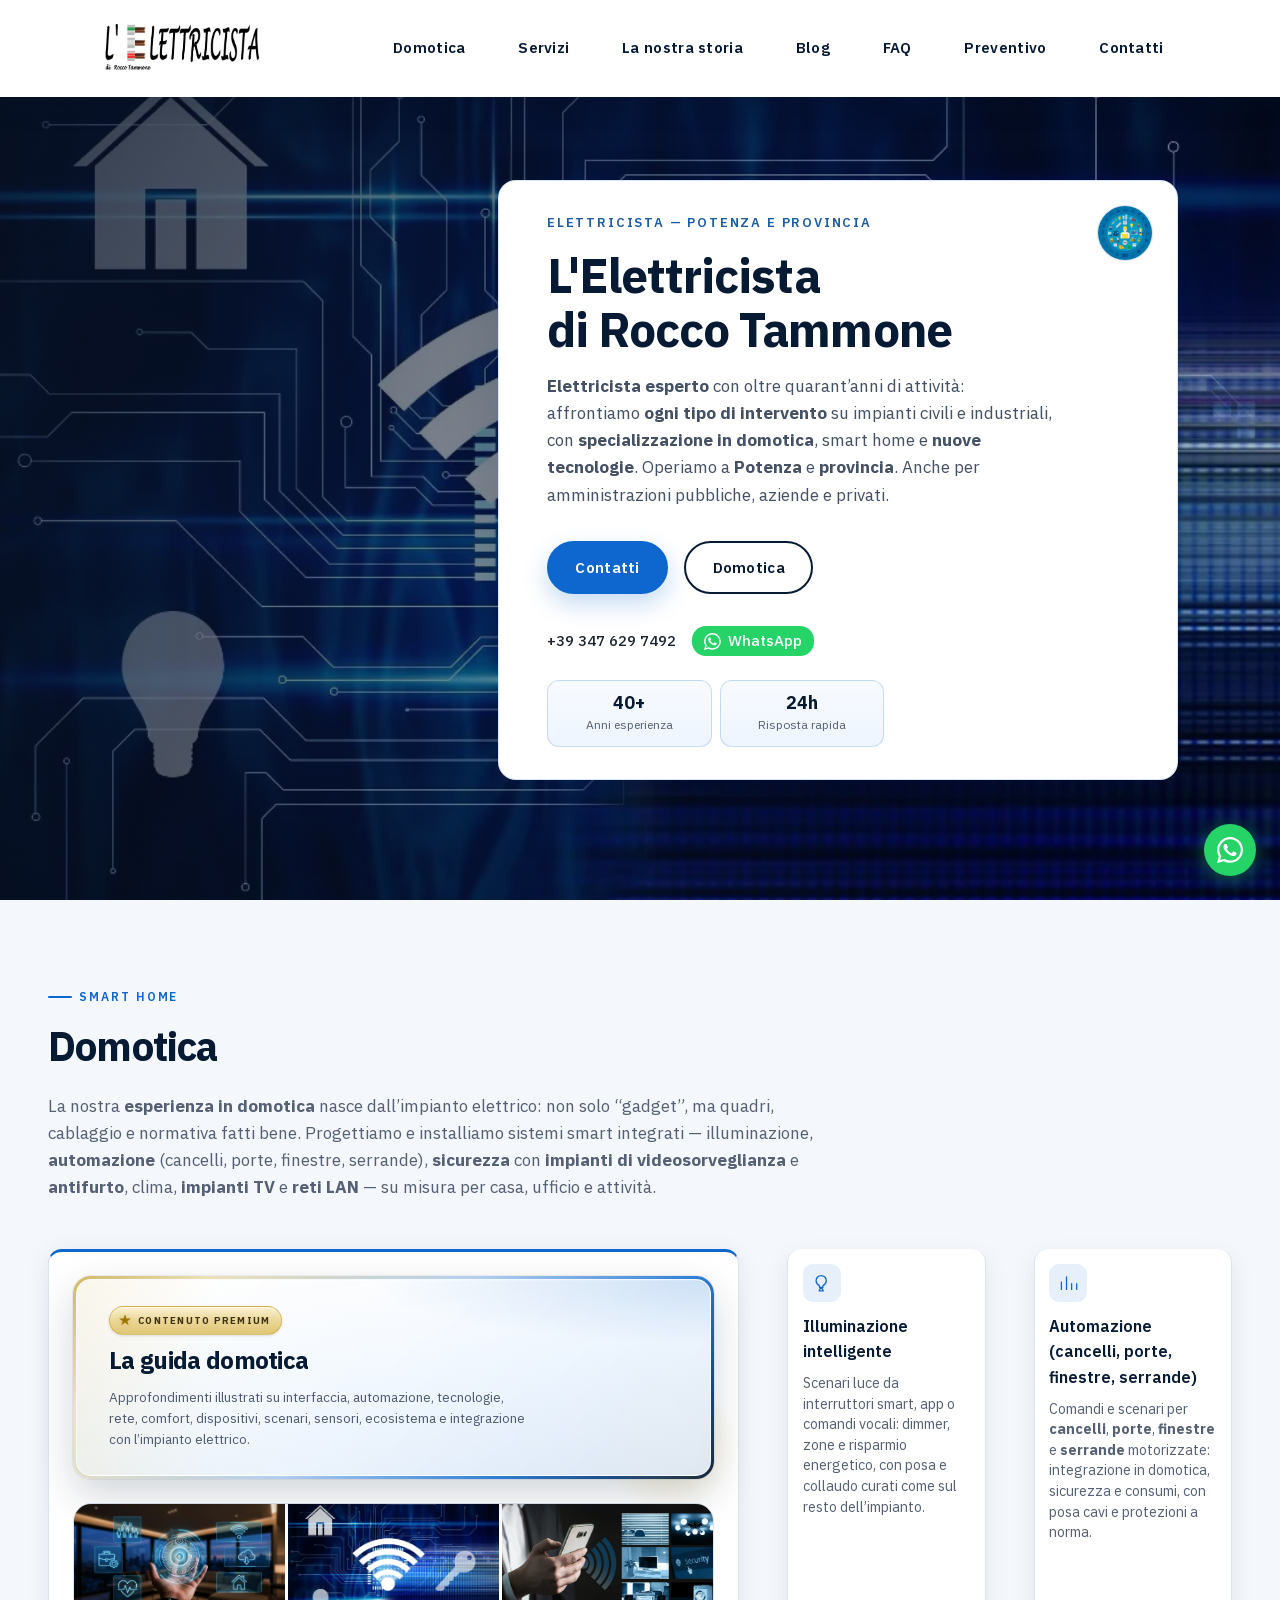
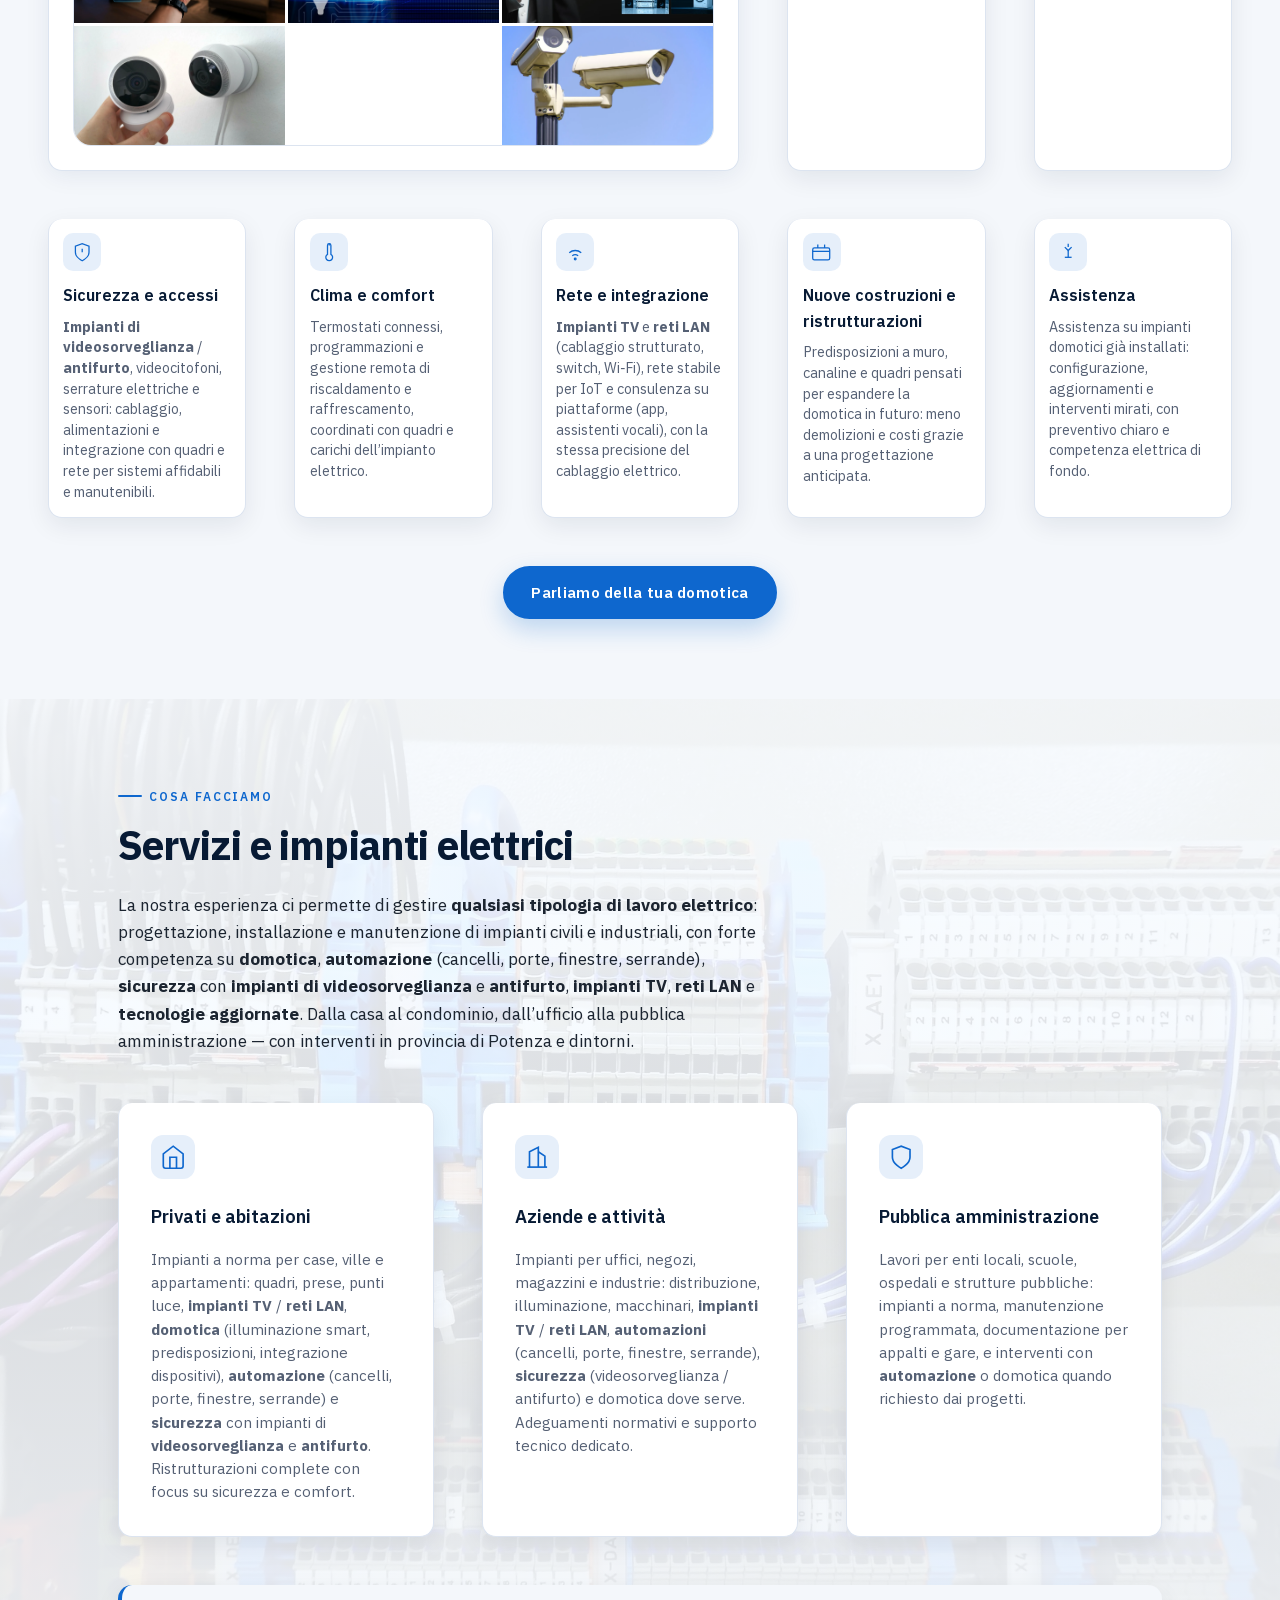
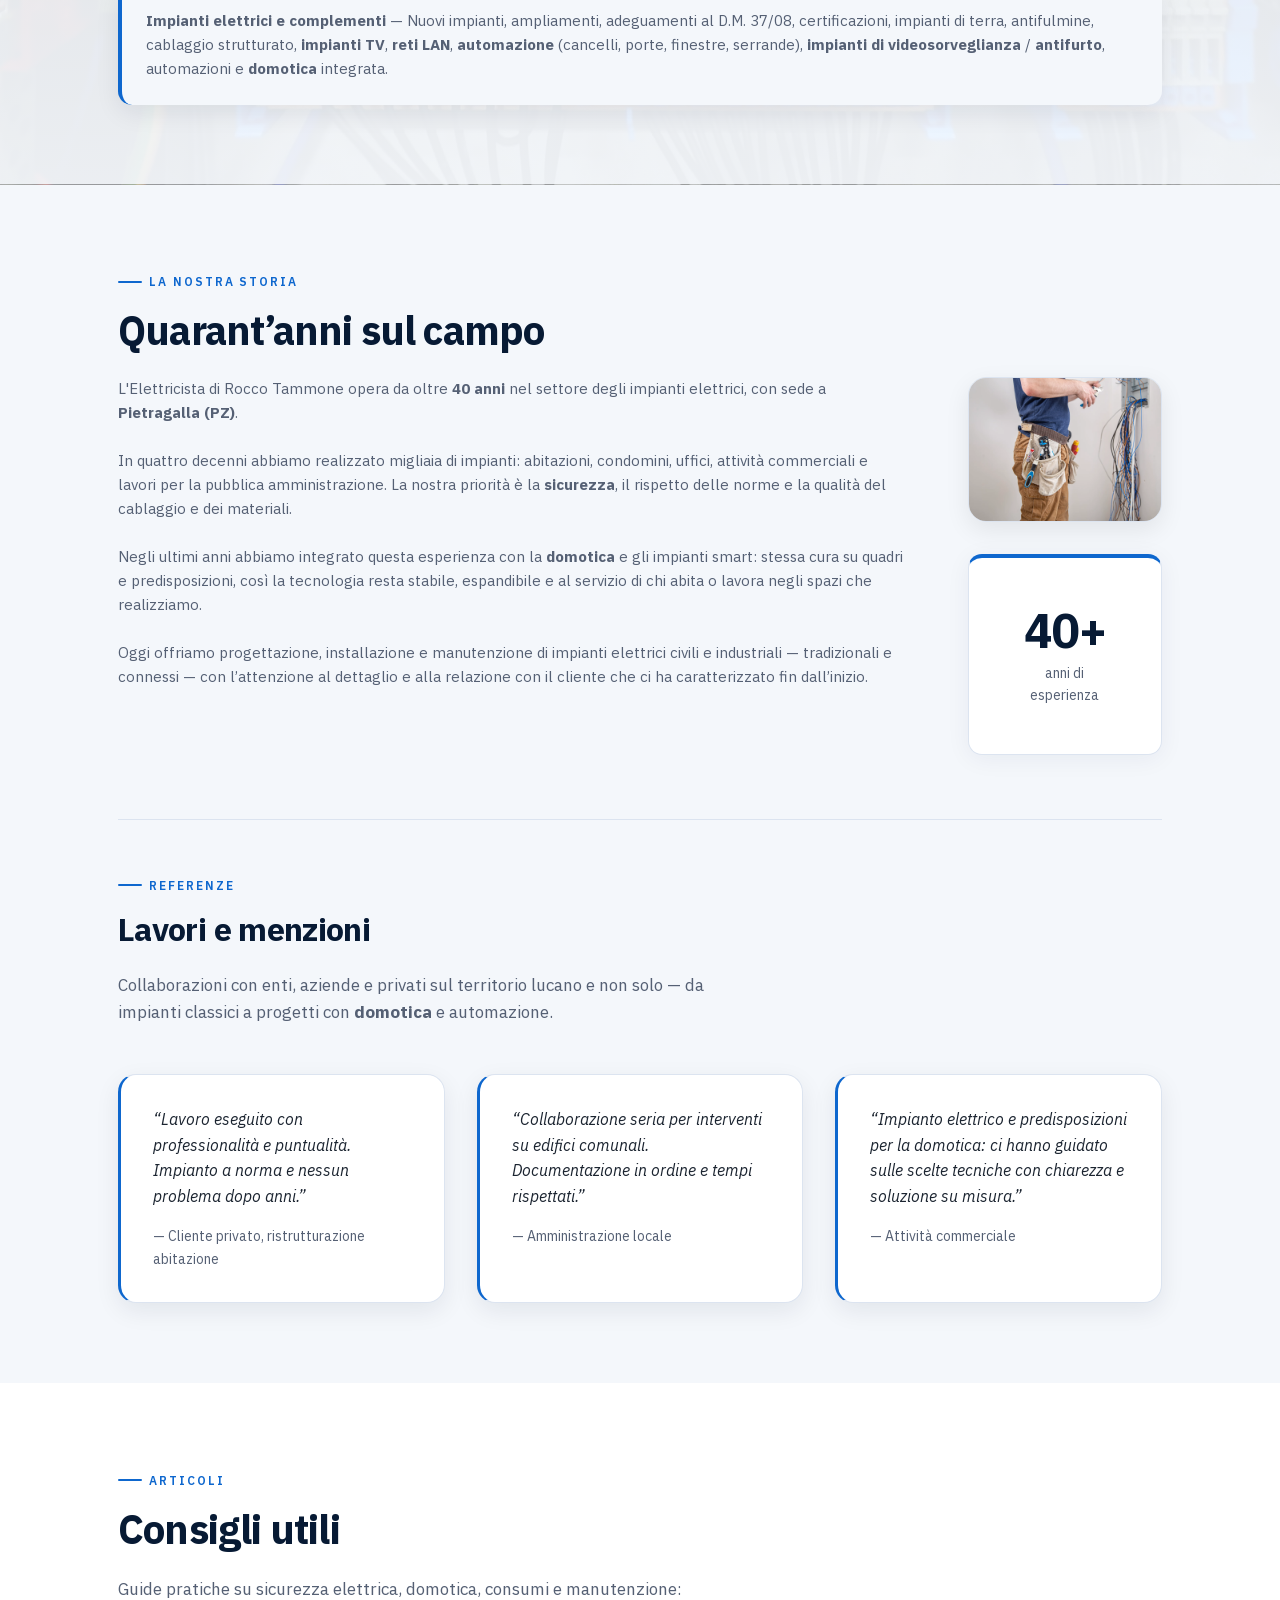
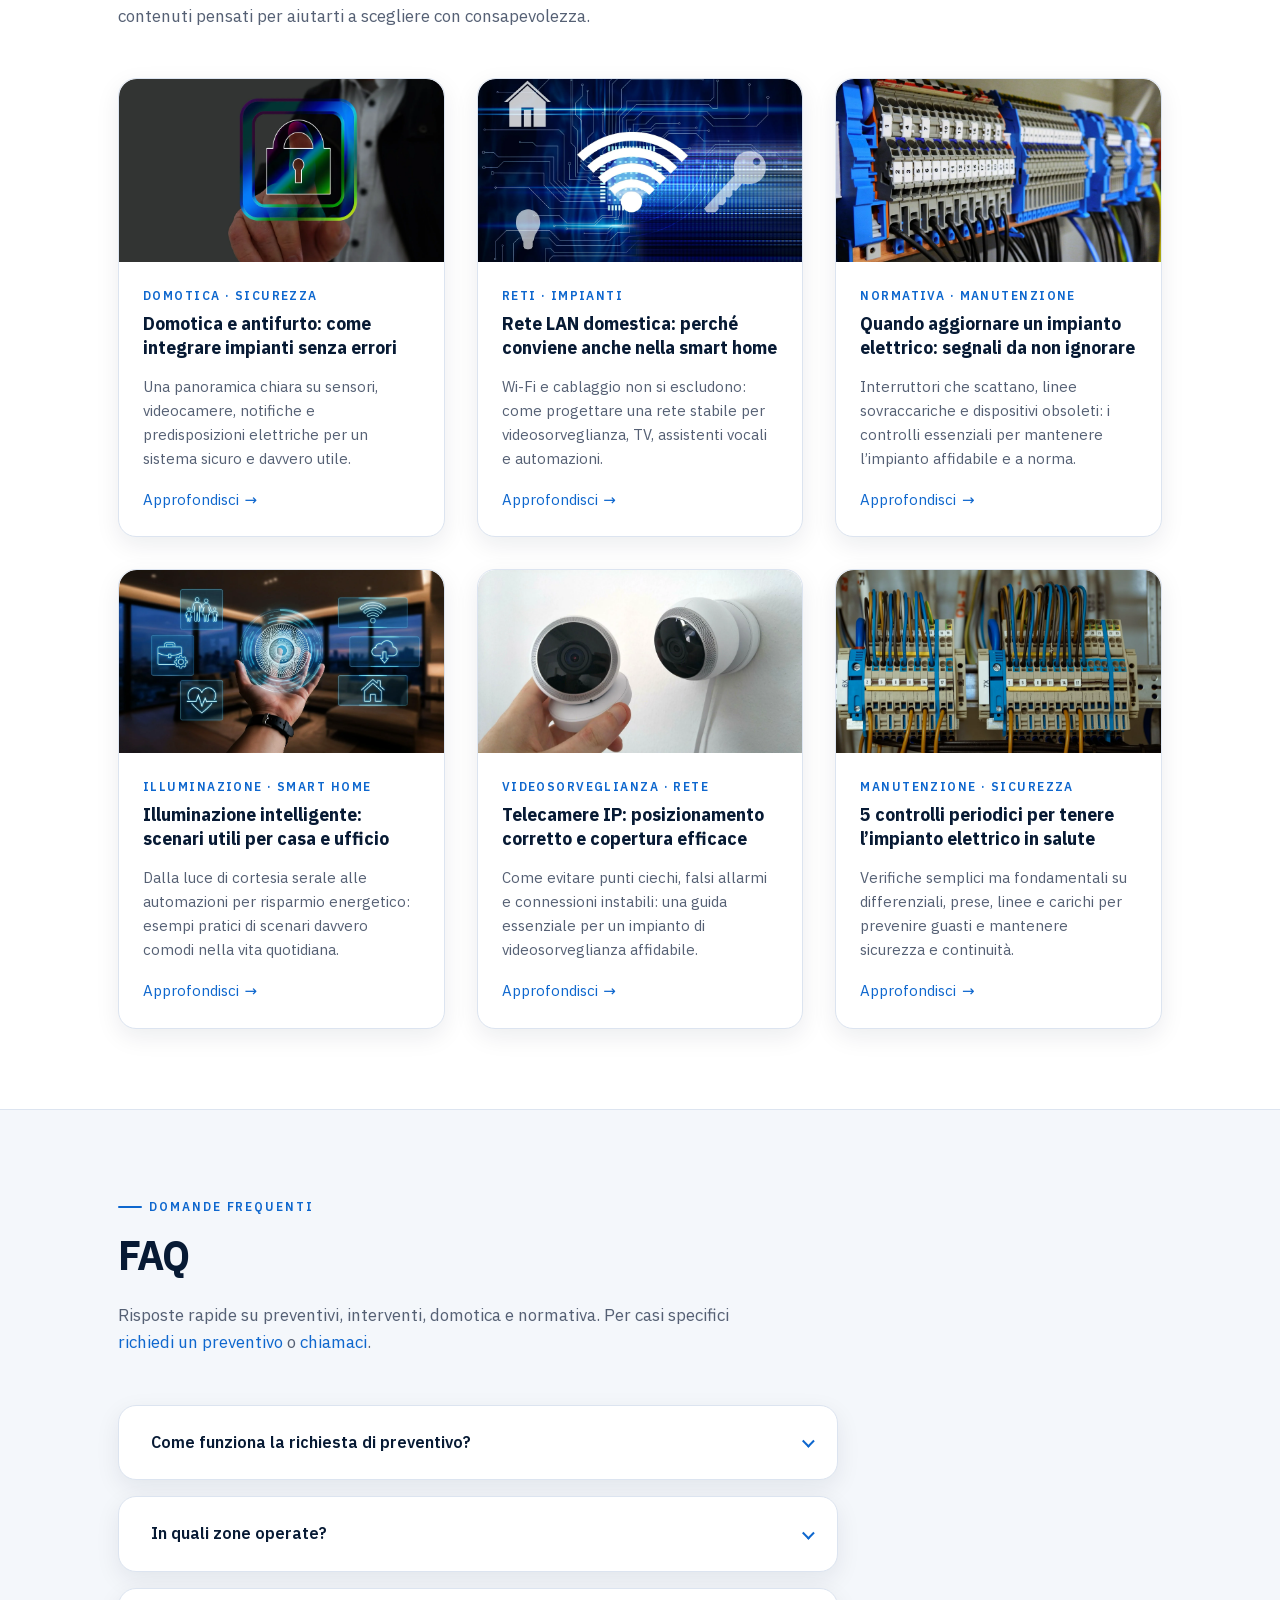
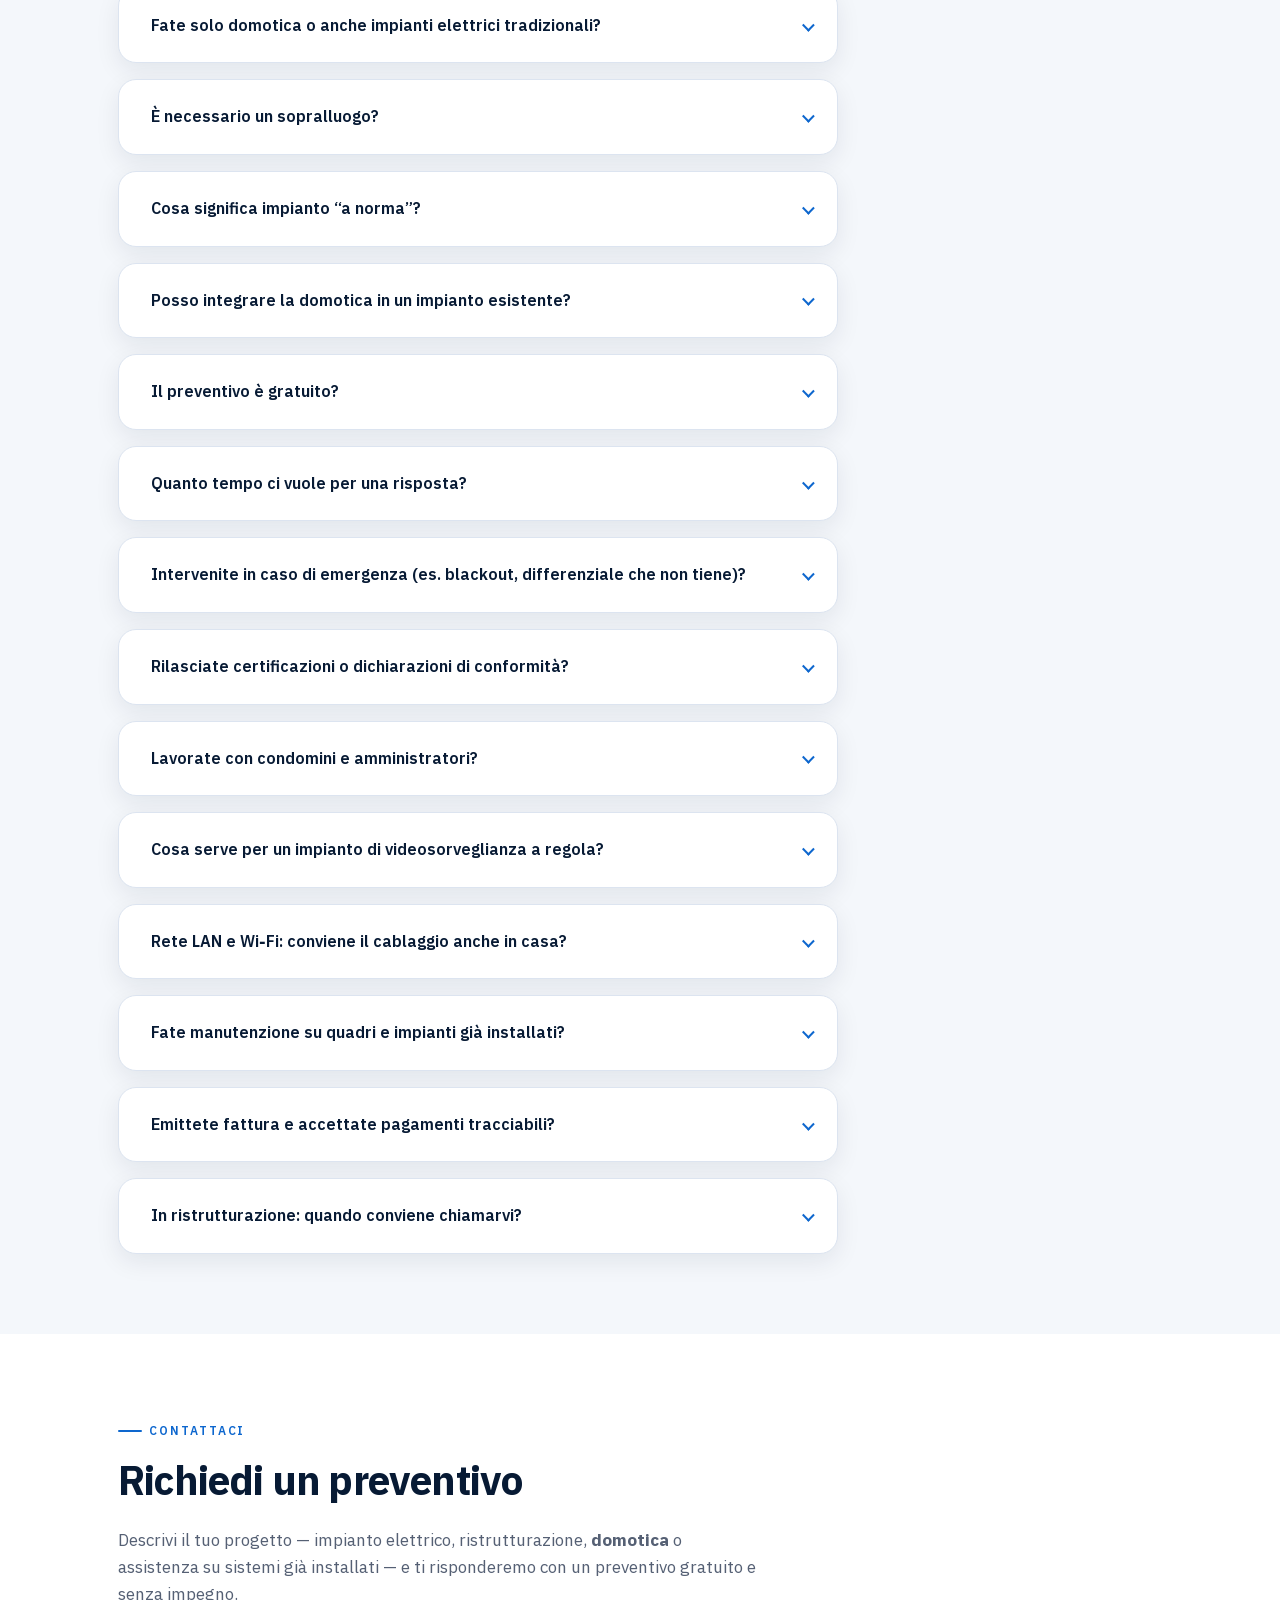
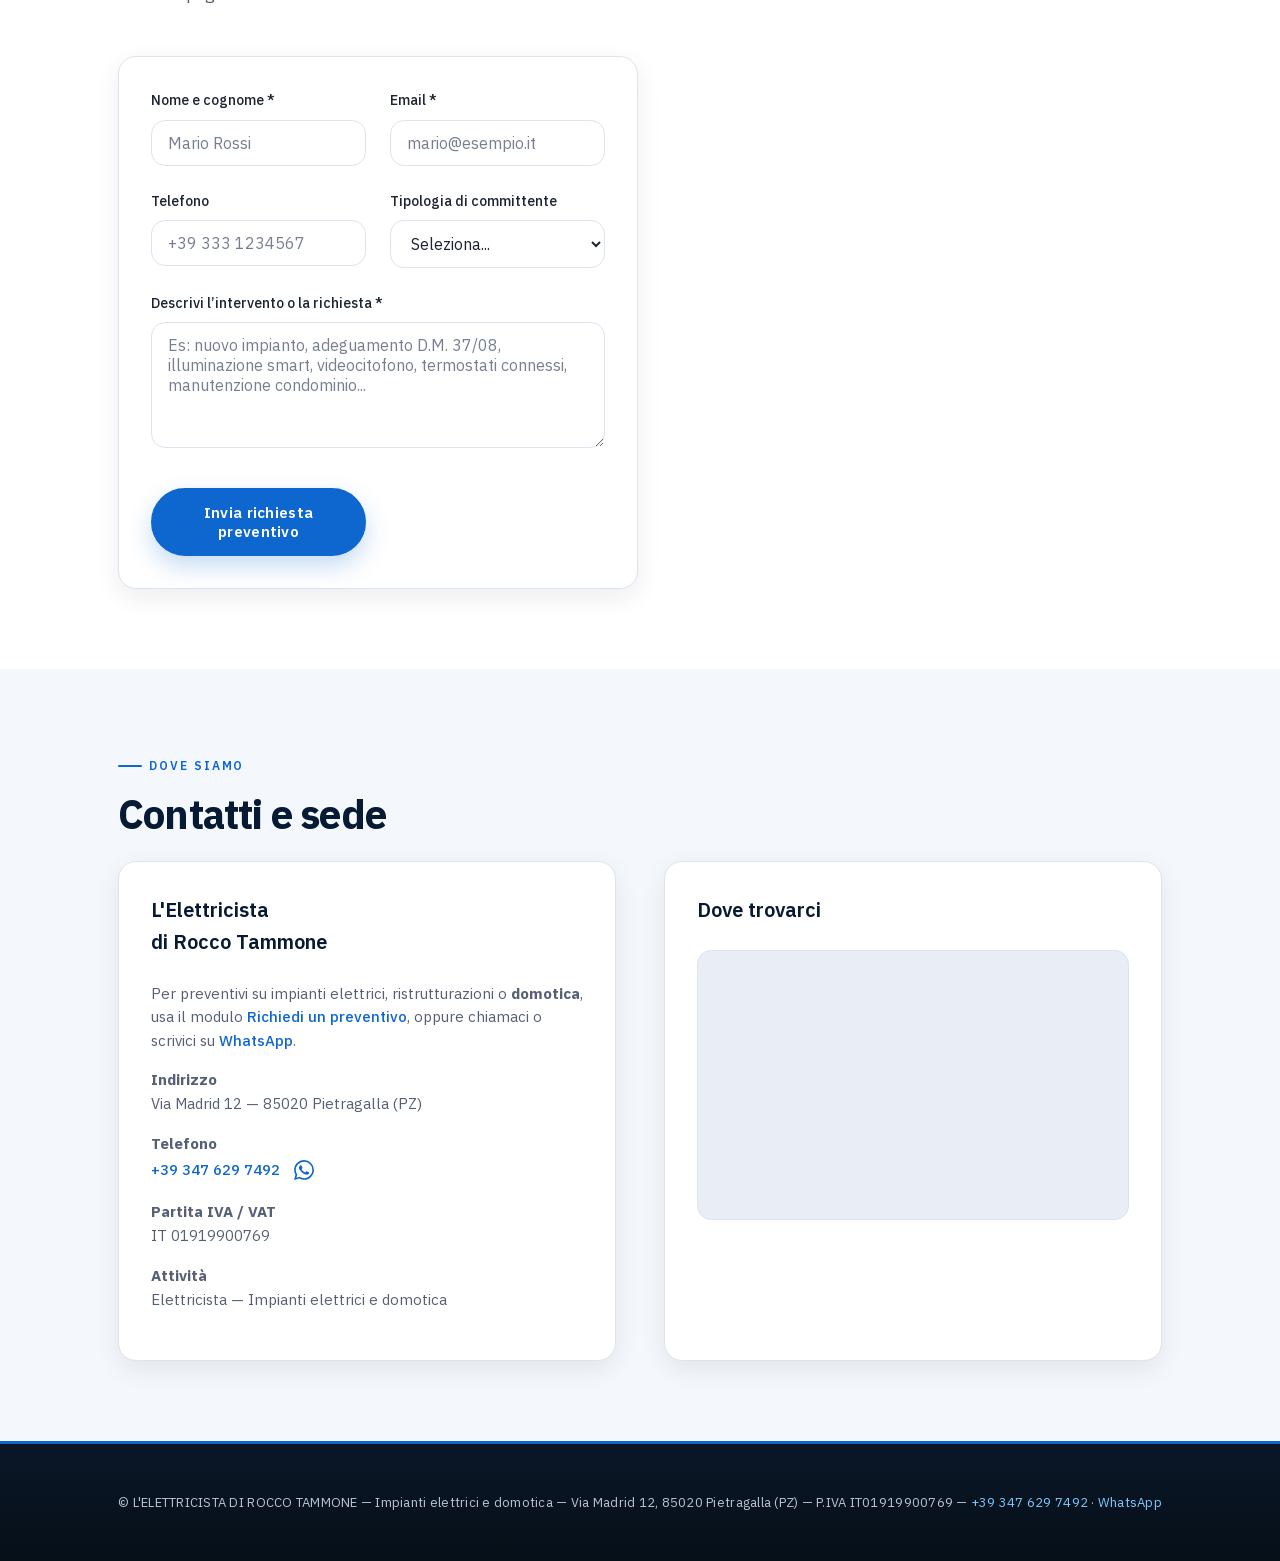
==== commit 011f72ff: "feat(ui): premium content" ====
--- a/index.html
+++ b/index.html
@@ -203,6 +203,10 @@
               -->
               <div class="domotica__guida-chapter">
                 <div class="domotica__guida-chapter-inner">
+                  <span class="domotica__guida-badge">
+                    <svg class="domotica__guida-badge-icon" width="14" height="14" viewBox="0 0 24 24" fill="currentColor" aria-hidden="true"><path d="M12 2l2.4 7.4h7.6l-6 4.6 2.3 7-6.3-4.6-6.3 4.6 2.3-7-6-4.6h7.6z"/></svg>
+                    Contenuto premium
+                  </span>
                   <a href="guida-domotica.html" class="domotica__guida-chapter-link">La guida domotica</a>
                   <p class="domotica__guida-chapter-desc">Approfondimenti illustrati su interfaccia, automazione, tecnologie, rete, comfort, dispositivi, scenari, sensori, ecosistema e integrazione con l’impianto elettrico.</p>
                 </div>
--- a/styles.css
+++ b/styles.css
@@ -91,7 +91,7 @@
 }
 
 html {
-  scroll-behavior: smooth;
+  scroll-behavior: auto;
   scroll-padding-top: var(--header-scroll-offset);
   font-family: 'IBM Plex Sans', system-ui, -apple-system, sans-serif;
   overflow-x: hidden;
@@ -758,6 +758,14 @@
 .domotica {
   background: var(--color-surface);
 }
+.domotica .section__lead {
+  max-width: 78ch;
+}
+
+/* Ancore (#domotica): allineamento sotto l’header fisso */
+#domotica {
+  scroll-margin-top: calc(var(--header-scroll-offset) + var(--space-xs));
+}
 
 /* Showcase dentro mix-media: stessa card, striscia unica (come una sola immagine) */
 .domotica__mix-media .domotica__showcase-strip {
@@ -915,21 +923,60 @@
 }
 
 @media (min-width: 960px) {
+  #domotica {
+    scroll-margin-top: calc(var(--header-scroll-offset) + var(--space-sm));
+  }
+  .domotica .container {
+    max-width: 1240px;
+  }
   .domotica__mix {
     display: grid;
-    grid-template-columns: minmax(280px, 1fr) minmax(0, 1.15fr);
+    grid-template-columns: repeat(2, minmax(0, 1fr));
+    grid-auto-flow: row;
+    gap: var(--space-lg);
+    align-items: start;
+    margin-bottom: var(--space-xl);
+  }
+  /* Galleria in alto a sinistra */
+  .domotica__mix-media {
+    grid-column: 1;
+    grid-row: 1;
+    position: static;
+    align-self: start;
+  }
+  /* Le card diventano item del grid parent: riempiono anche lo spazio sotto la gallery */
+  .domotica__mix .domotica__grid.services__grid {
+    display: contents;
+  }
+  .domotica__mix .domotica__grid.services__grid > .card {
+    margin: 0;
+    height: 100%;
+    display: flex;
+    flex-direction: column;
+  }
+}
+
+@media (min-width: 1280px) {
+  .domotica .container {
+    max-width: 1320px;
+  }
+  .domotica__mix {
+    grid-template-columns: repeat(5, minmax(0, 1fr));
     gap: var(--space-xl);
-    align-items: start;
   }
   .domotica__mix-media {
-    position: sticky;
-    top: 5.5rem;
-  }
-  /* Due colonne di card accanto alle immagini (override della griglia servizi a 3 col) */
-  .domotica__mix .domotica__grid.services__grid {
-    grid-template-columns: repeat(2, minmax(0, 1fr));
-    gap: var(--space-md);
-    margin-bottom: 0;
+    grid-column: 1 / span 3;
+    grid-row: 1;
+  }
+  .domotica__mix .domotica__grid.services__grid > .card {
+    grid-column: auto;
+  }
+  /* Prima riga: 2 card accanto alla gallery; righe successive: fino a 5 colonne */
+  .domotica__mix .domotica__grid.services__grid > .card:nth-of-type(1) {
+    grid-column: 4;
+  }
+  .domotica__mix .domotica__grid.services__grid > .card:nth-of-type(2) {
+    grid-column: 5;
   }
 }
 
@@ -1040,6 +1087,23 @@
 .domotica__grid {
   margin-bottom: 0;
 }
+.domotica__mix .domotica__grid .card {
+  padding: var(--space-md);
+}
+.domotica__mix .domotica__grid .card__icon {
+  width: 38px;
+  height: 38px;
+  margin-bottom: 0.75rem;
+  border-radius: 10px;
+}
+.domotica__mix .domotica__grid .card__title {
+  font-size: 1rem;
+  margin-bottom: 0.5rem;
+}
+.domotica__mix .domotica__grid .card__text {
+  font-size: 0.89rem;
+  line-height: 1.45;
+}
 .domotica__cta {
   margin: var(--space-xl) 0 0;
   text-align: center;
@@ -1050,81 +1114,110 @@
   width: 100%;
   min-width: 0;
   border-radius: var(--radius-lg);
-  padding: 2px;
-  background: linear-gradient(
-    135deg,
-    #c4a028 0%,
-    #e4d7a3 18%,
-    #9ec0eb 52%,
-    #0e67ce 78%,
-    #0a2544 100%
-  );
-  box-shadow: var(--shadow-md), 0 0 0 1px rgba(7, 26, 52, 0.05);
+  padding: 3px;
+  background:
+    linear-gradient(120deg, rgba(255, 255, 255, 0.3), transparent 32%),
+    linear-gradient(135deg, #bf9b25 0%, #eadcae 16%, #b4cff0 48%, #2f7fd7 74%, #091e3a 100%);
+  box-shadow:
+    0 16px 40px rgba(7, 26, 52, 0.18),
+    0 0 0 1px rgba(7, 26, 52, 0.06);
   position: relative;
+  isolation: isolate;
 }
 .domotica__guida-chapter::after {
   content: "";
   position: absolute;
-  top: 10px;
-  right: 14px;
-  width: 48px;
-  height: 48px;
-  background: radial-gradient(circle at 30% 30%, rgba(255, 255, 255, 0.35), transparent 62%);
-  border-radius: 50%;
+  inset: auto -24px -34px auto;
+  width: 136px;
+  height: 136px;
+  background: radial-gradient(circle, rgba(191, 155, 37, 0.25), rgba(191, 155, 37, 0) 70%);
+  border-radius: 999px;
   pointer-events: none;
-  opacity: 0.65;
+  opacity: 0.9;
+  z-index: -1;
 }
 .domotica__guida-chapter-inner {
-  border-radius: calc(var(--radius-lg) - 2px);
-  padding: var(--space-md) var(--space-lg);
-  background: linear-gradient(168deg, #fcfdff 0%, #f0f6fc 45%, #e8f0f9 100%);
+  border-radius: calc(var(--radius-lg) - 3px);
+  padding: calc(var(--space-md) + 0.1rem) var(--space-lg);
+  background:
+    linear-gradient(172deg, rgba(255, 255, 255, 0.98) 0%, rgba(244, 249, 255, 0.96) 52%, rgba(233, 241, 250, 0.95) 100%);
+  border: 1px solid rgba(255, 255, 255, 0.58);
   display: flex;
   flex-direction: column;
   align-items: flex-start;
-  gap: 0.6rem;
+  gap: 0.7rem;
   position: relative;
   overflow: hidden;
+  box-shadow: inset 0 1px 0 rgba(255, 255, 255, 0.65);
 }
 .domotica__guida-chapter-inner::before {
   content: "";
   position: absolute;
   inset: 0;
-  background: radial-gradient(ellipse 90% 55% at 100% 0%, rgba(14, 103, 206, 0.11), transparent 58%);
+  background:
+    radial-gradient(ellipse 92% 56% at 100% 0%, rgba(14, 103, 206, 0.16), transparent 58%),
+    linear-gradient(90deg, rgba(196, 160, 40, 0.08), transparent 22%);
   pointer-events: none;
+}
+.domotica__guida-badge {
+  position: relative;
+  z-index: 1;
+  display: inline-flex;
+  align-items: center;
+  gap: 0.38rem;
+  padding: 0.36rem 0.68rem 0.36rem 0.5rem;
+  border-radius: 999px;
+  border: 1px solid rgba(196, 160, 40, 0.56);
+  background: linear-gradient(180deg, #fbf2d3 0%, #ead695 52%, #e0c676 100%);
+  color: #3f3215;
+  font-size: 0.6rem;
+  font-weight: 700;
+  letter-spacing: 0.13em;
+  text-transform: uppercase;
+  box-shadow:
+    0 1px 3px rgba(7, 26, 52, 0.12),
+    inset 0 1px 0 rgba(255, 255, 255, 0.55);
+}
+.domotica__guida-badge-icon {
+  flex-shrink: 0;
+  color: #9f7600;
+  filter: drop-shadow(0 0 2px rgba(191, 155, 37, 0.45));
 }
 .domotica__guida-chapter-link {
   position: relative;
   z-index: 1;
-  font-size: clamp(1.2rem, 2.4vw, 1.45rem);
+  font-size: clamp(1.22rem, 2.5vw, 1.52rem);
   font-weight: 700;
   font-family: var(--font-display);
   color: var(--color-navy);
   text-decoration: none;
-  letter-spacing: -0.03em;
+  letter-spacing: -0.028em;
   line-height: 1.22;
-  transition: color var(--transition), transform var(--transition);
+  margin: 0;
+  transition: color var(--transition), text-shadow var(--transition);
 }
 .domotica__guida-chapter-link:hover {
   color: var(--color-electric-blue);
+  text-shadow: 0 0 12px rgba(14, 103, 206, 0.18);
 }
 .domotica__guida-chapter-link:focus-visible {
   outline: 2px solid var(--color-electric-blue);
-  outline-offset: 4px;
+  outline-offset: 3px;
   border-radius: 4px;
-}
-@media (prefers-reduced-motion: no-preference) {
-  .domotica__guida-chapter-link:hover {
-    transform: translateX(3px);
-  }
 }
 .domotica__guida-chapter-desc {
   position: relative;
   z-index: 1;
   margin: 0;
-  max-width: 42rem;
-  font-size: 0.875rem;
-  line-height: 1.6;
-  color: var(--color-text-muted);
+  max-width: 52ch;
+  font-size: 0.84rem;
+  line-height: 1.56;
+  color: #4f5b72;
+}
+@media (min-width: 960px) {
+  .domotica__mix .domotica__grid .card {
+    padding: 0.9rem;
+  }
 }
 
 /* Pagina guida-domotica.html — .section.page-guida evita che il padding-top venga sovrascritto da .section nelle media query */
@@ -1254,14 +1347,19 @@
   grid-template-columns: minmax(0, 1fr) minmax(0, 1.15fr);
   gap: var(--space-lg);
   align-items: start;
-  padding-top: var(--space-xl);
-  margin-top: var(--space-xl);
-  border-top: 1px solid var(--color-border);
+  padding: var(--space-lg);
+  margin-top: var(--space-lg);
+  border: 1px solid var(--color-border);
+  border-radius: var(--radius-lg);
+  background: var(--color-bg);
+  box-shadow: var(--shadow-sm);
 }
 .domotica-guida__item:first-of-type {
   margin-top: 0;
-  padding-top: 0;
-  border-top: none;
+}
+.page-guida .domotica-guida__item:hover {
+  border-color: rgba(14, 103, 206, 0.28);
+  box-shadow: var(--shadow-md);
 }
 .domotica-guida__figure {
   margin: 0;
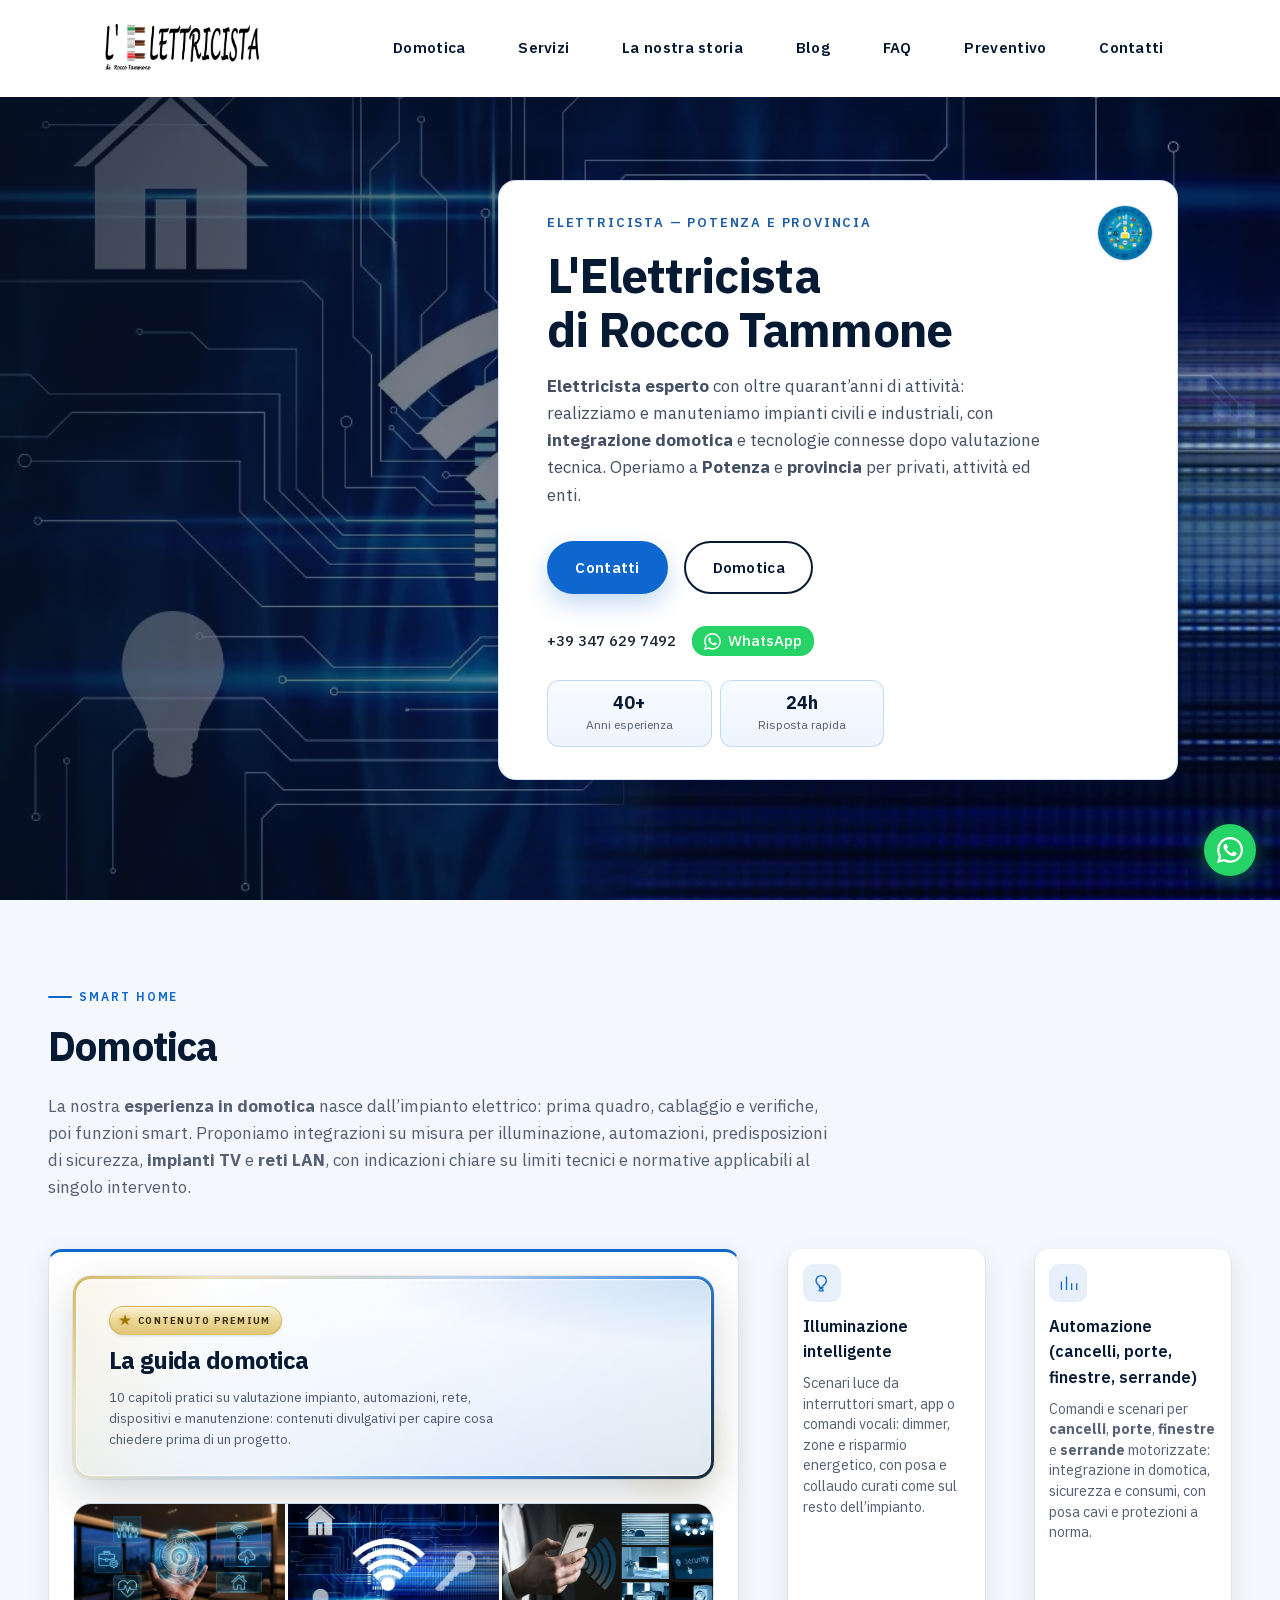
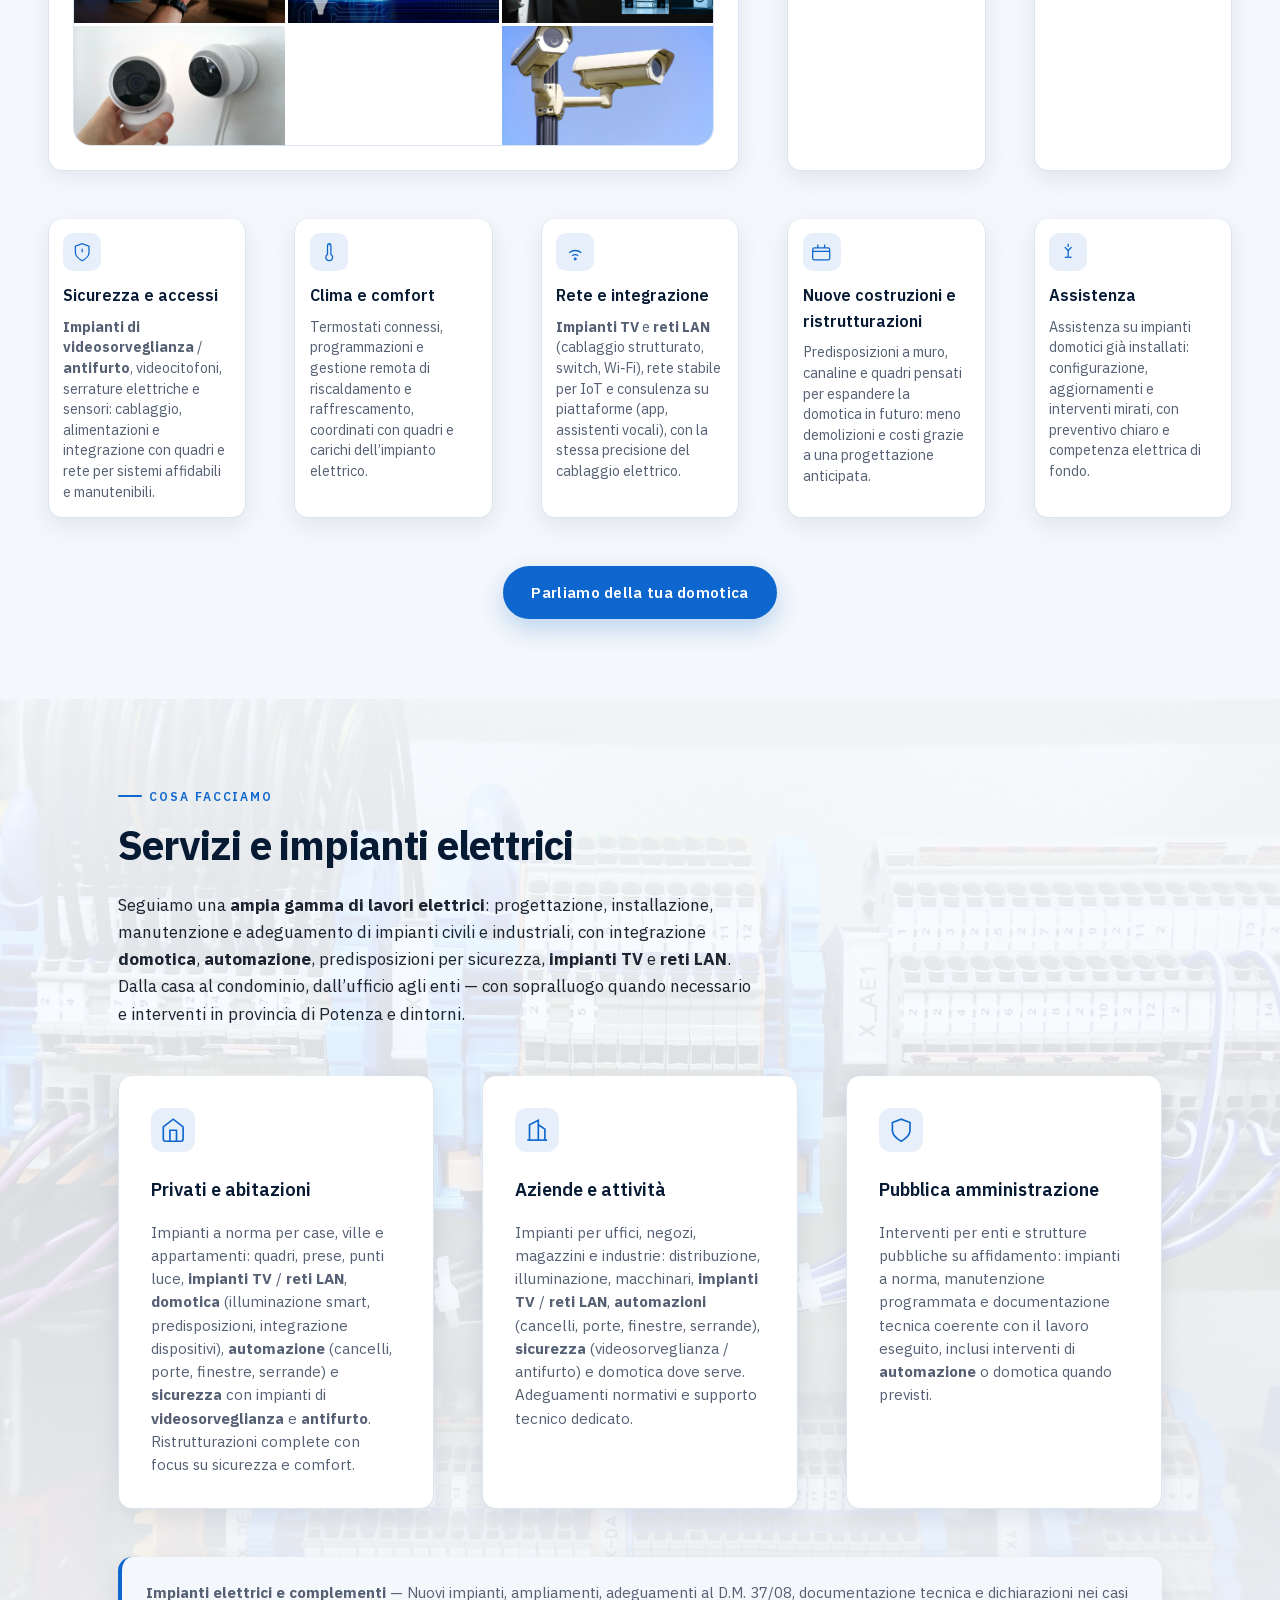
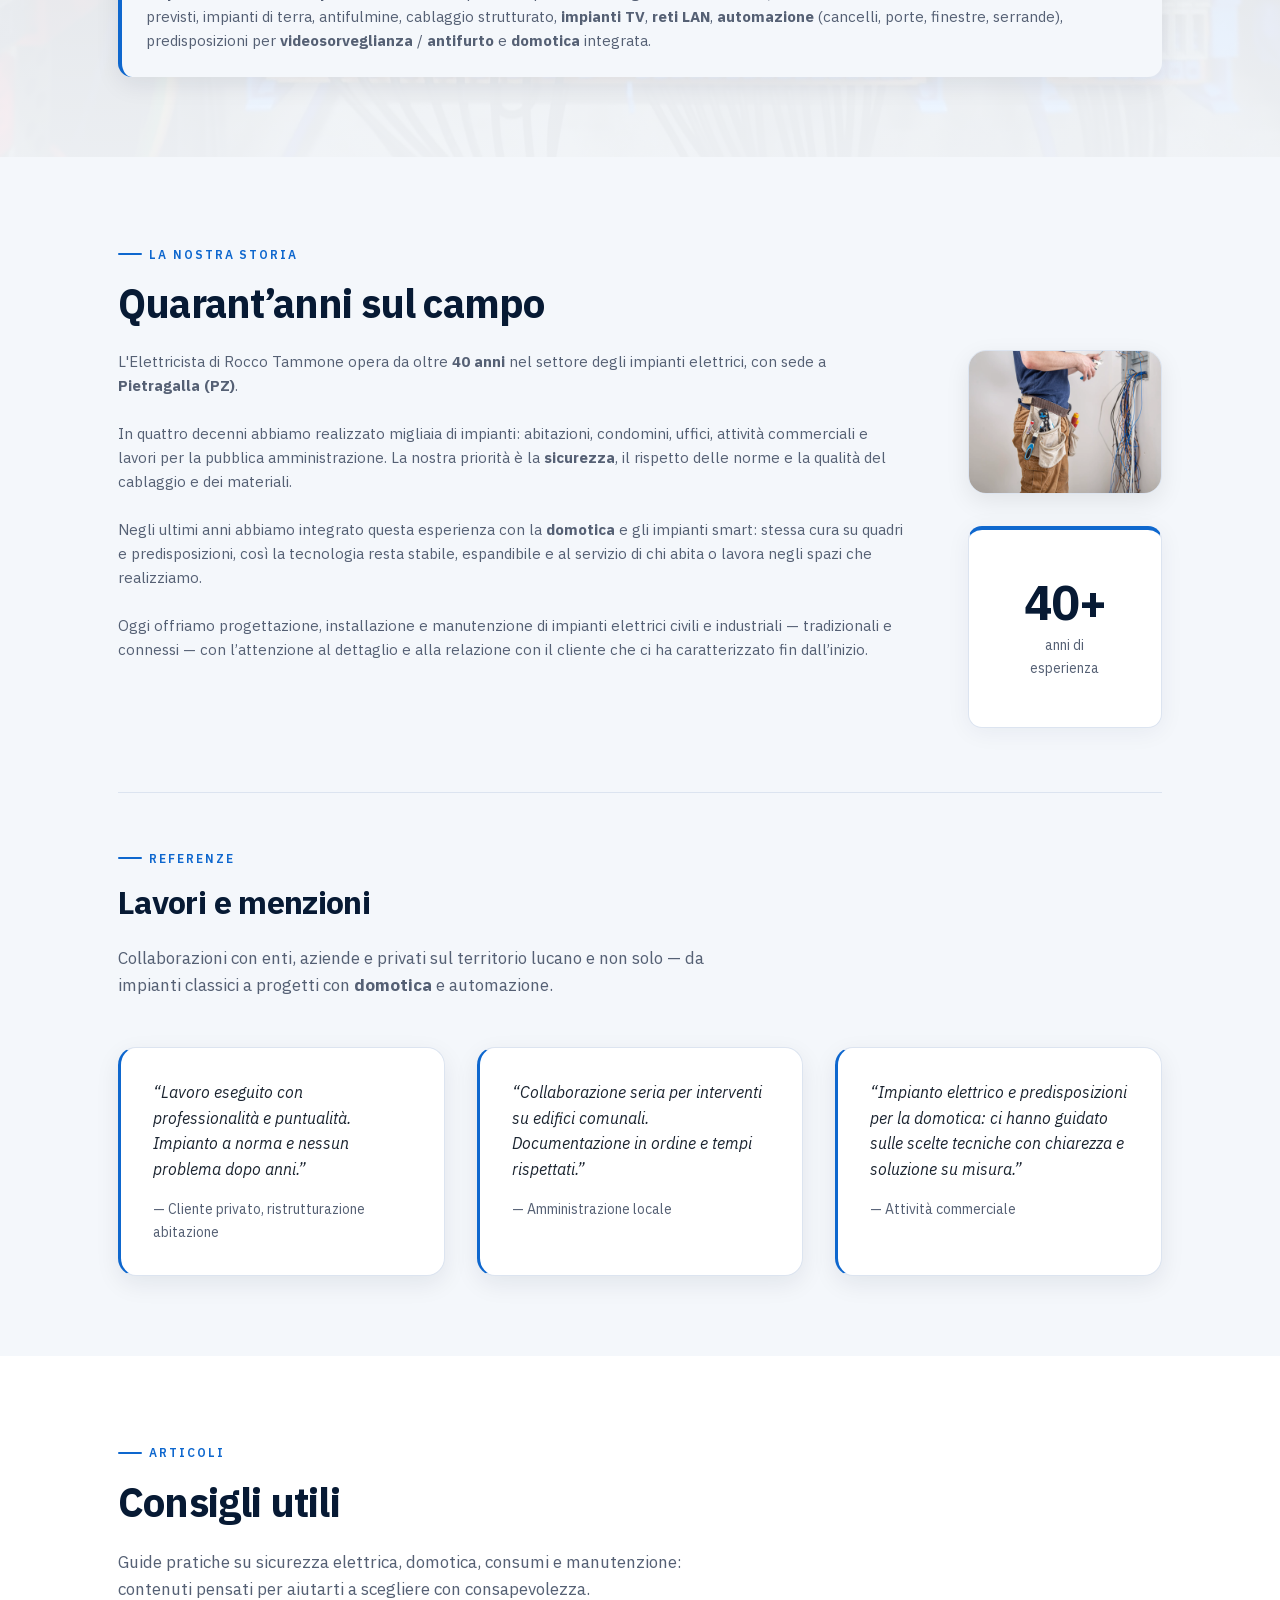
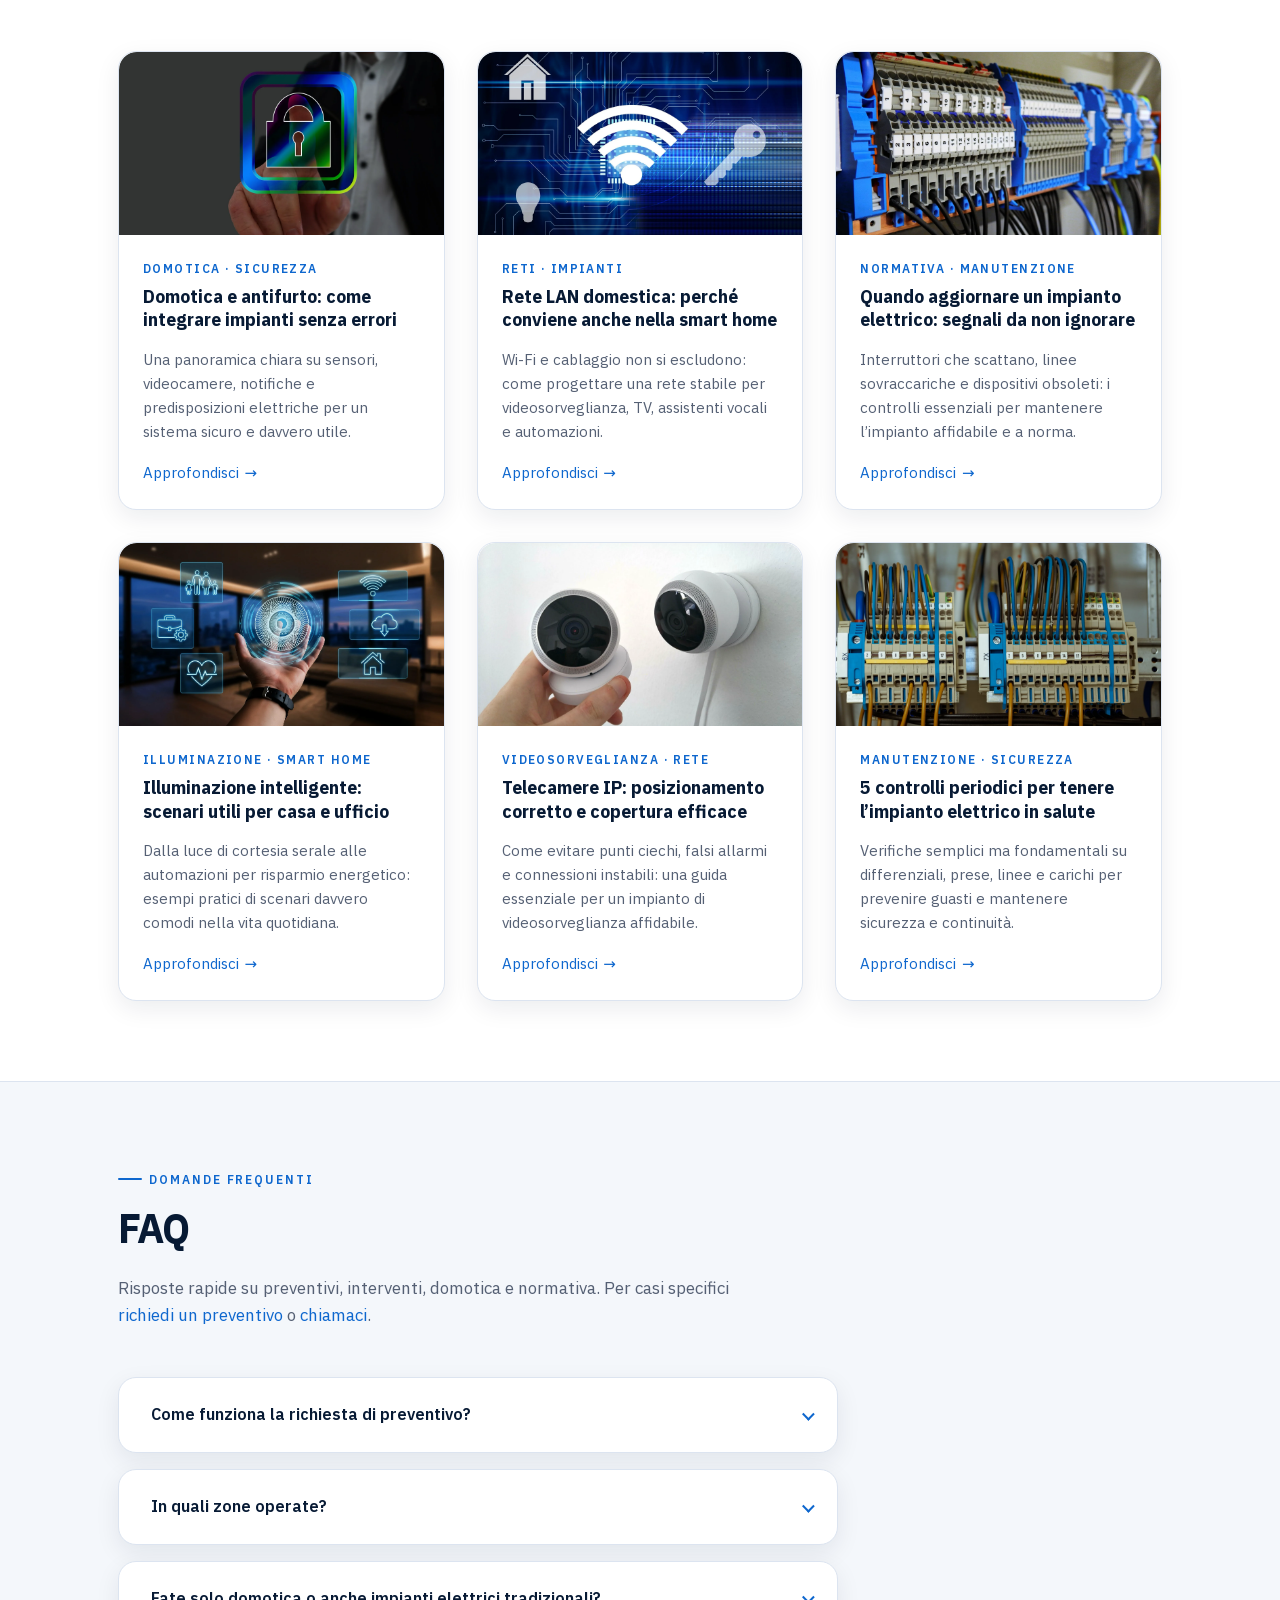
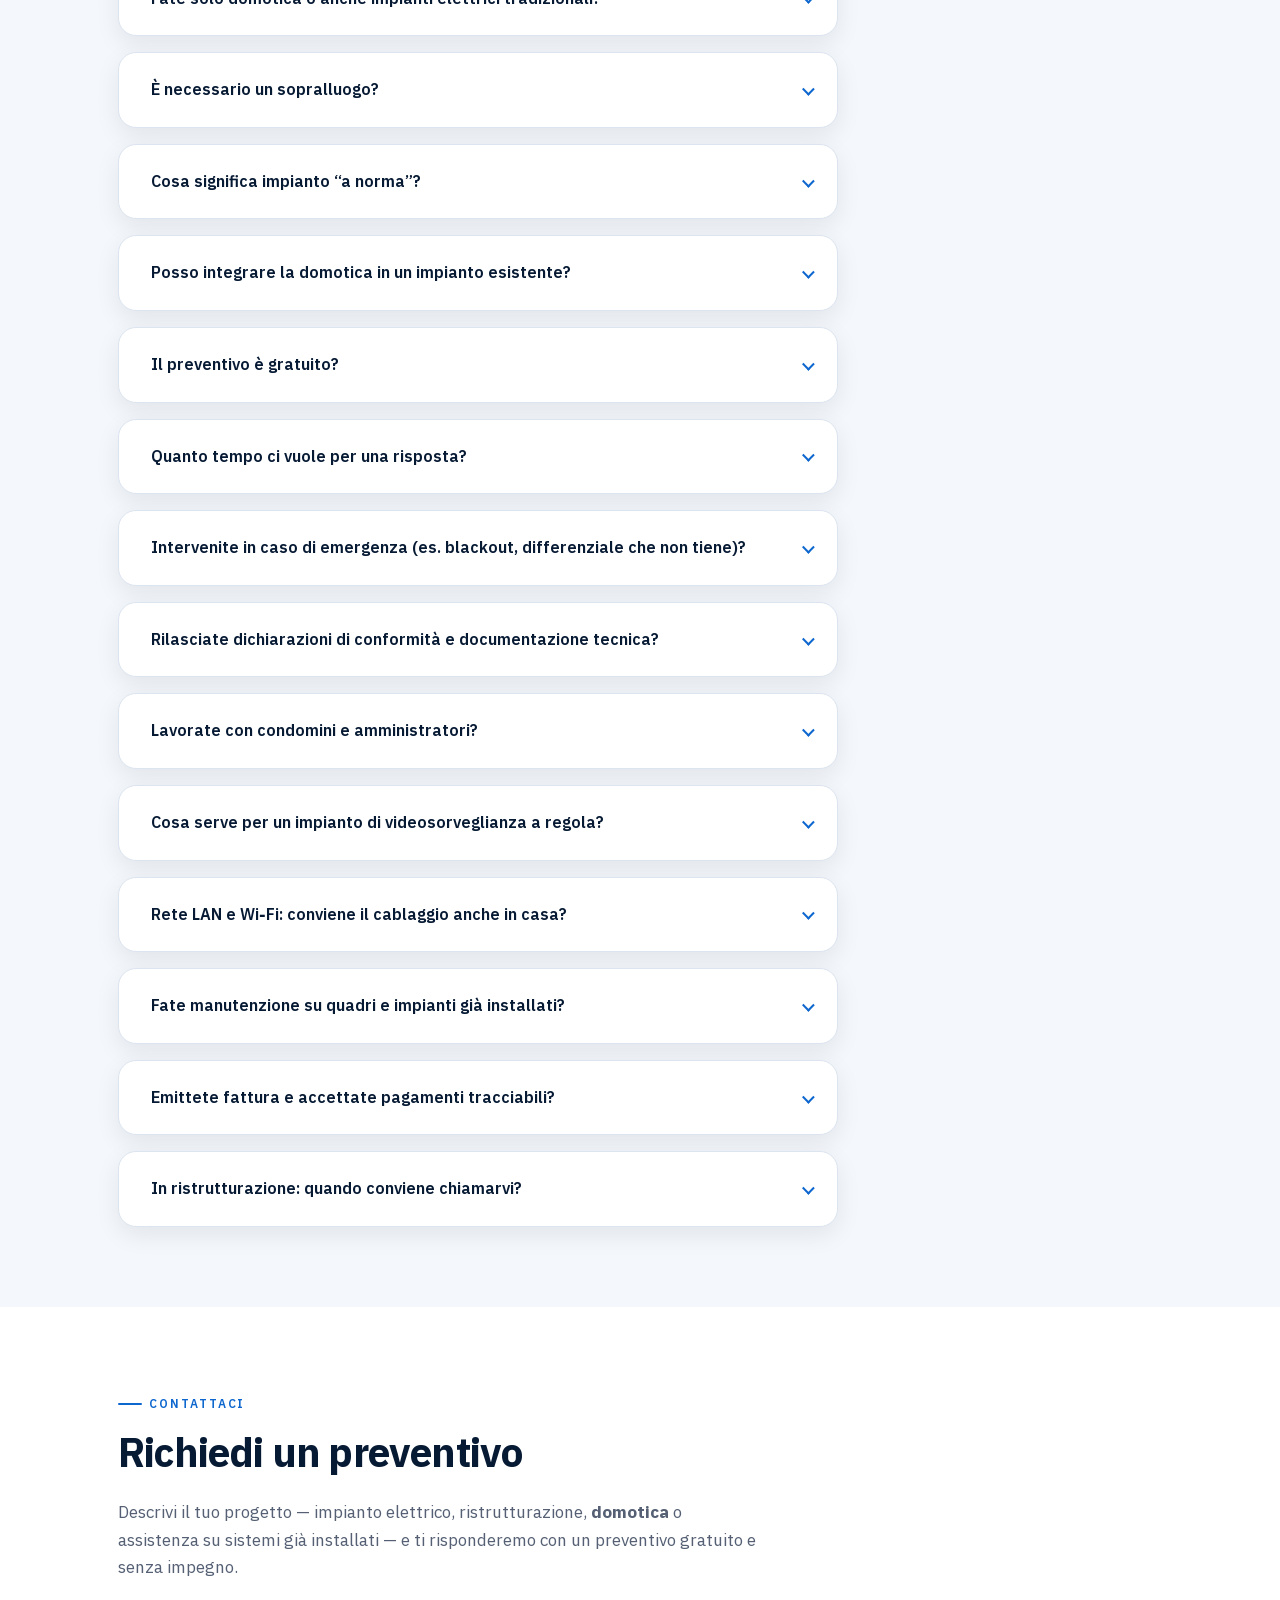
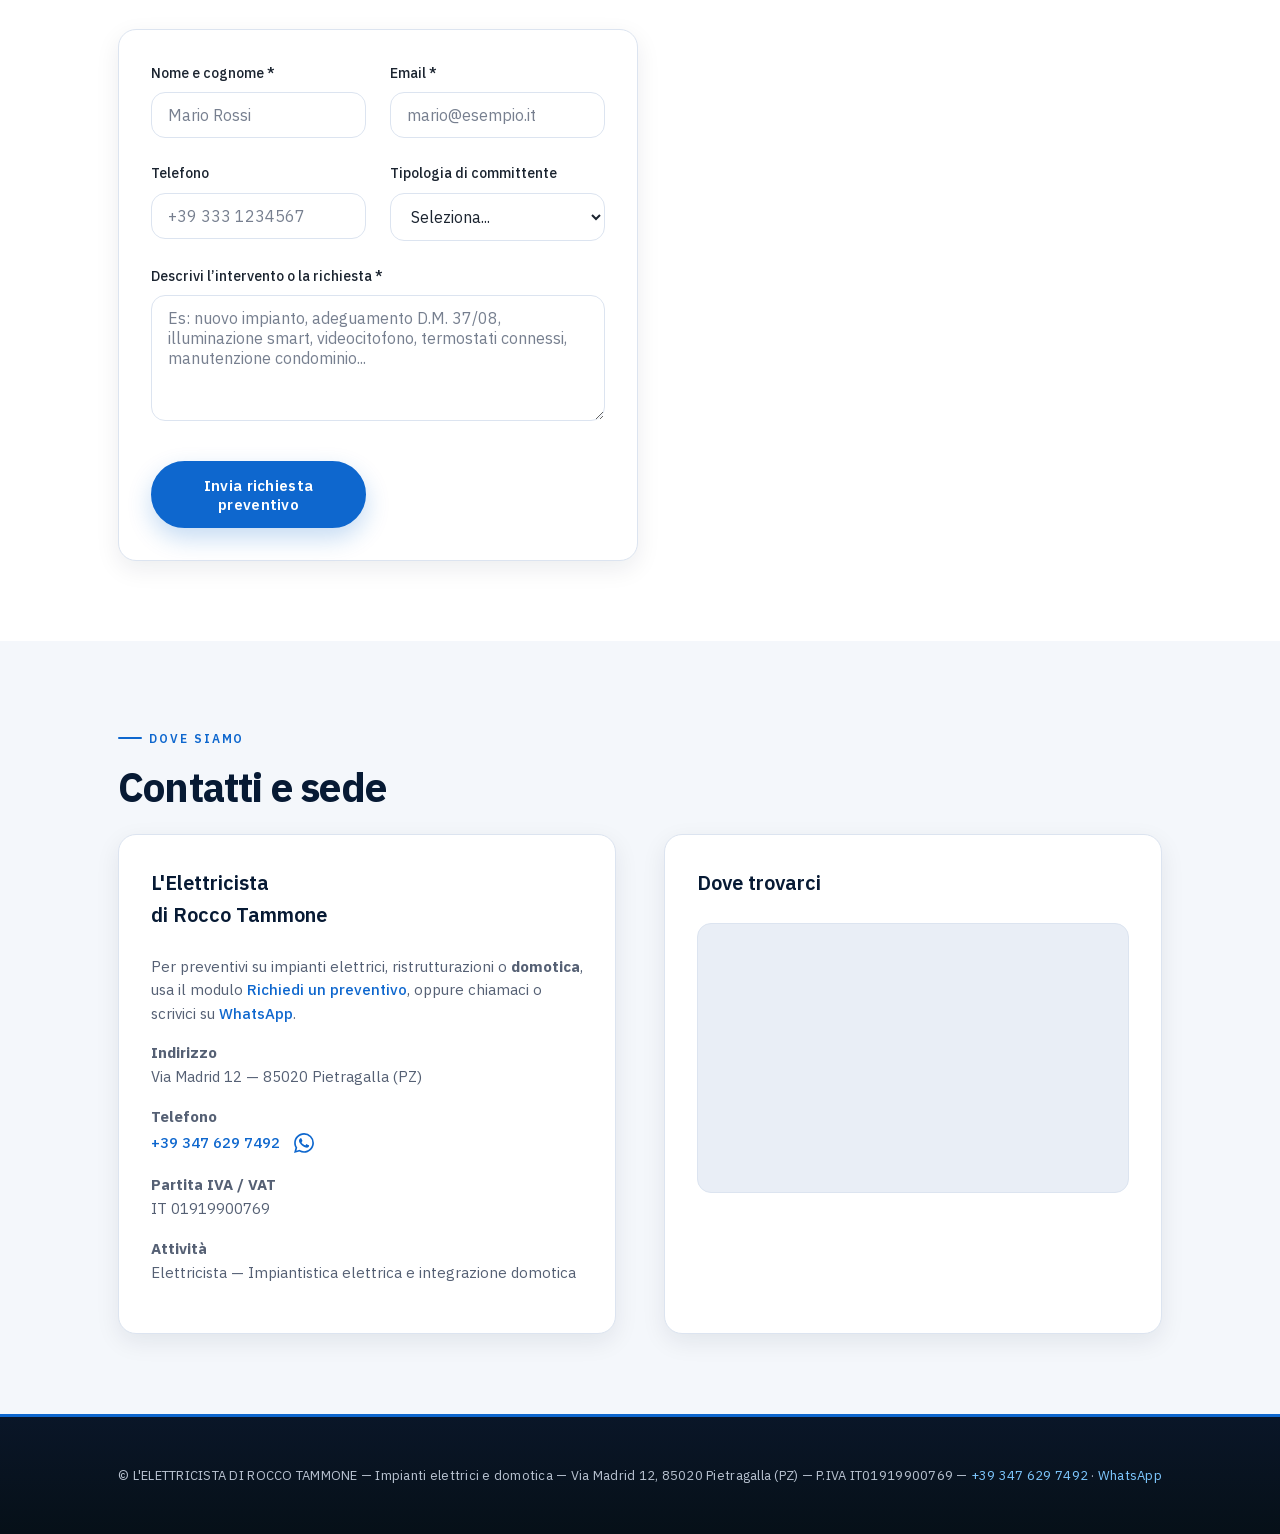
==== commit eeb47f68: "feat(content): ATECO code reviewed" ====
--- a/index.html
+++ b/index.html
@@ -4,7 +4,7 @@
   <meta charset="UTF-8">
   <meta name="viewport" content="width=device-width, initial-scale=1.0">
   <title>Elettricista Potenza provincia | Domotica e nuove tecnologie | Pietragalla — Rocco Tammone</title>
-  <meta name="description" content="Elettricista esperto con oltre 40 anni di esperienza: impianti civili e industriali di ogni tipo, specializzazione in domotica, smart home e nuove tecnologie. Interventi a Pietragalla, Potenza, Melfi, Avigliano, Tolve, Piano San Nicola e comuni limitrofi in Basilicata. Preventivi gratuiti.">
+  <meta name="description" content="Elettricista con oltre 40 anni di esperienza: impianti civili e industriali, adeguamenti e integrazione domotica. Interventi a Pietragalla, Potenza, Melfi, Avigliano, Tolve, Piano San Nicola e comuni limitrofi in Basilicata. Preventivi su richiesta.">
   <meta name="keywords" content="elettricista Pietragalla, elettricista Potenza, elettricista Melfi, elettricista Avigliano, elettricista Tolve, elettricista Piano San Nicola, domotica Basilicata, smart home Potenza, impianti elettrici provincia Potenza, elettricista esperto, nuove tecnologie impianti, impianto elettrico a norma, D.M. 37/08, preventivo elettricista">
   <meta name="author" content="L'Elettricista di Rocco Tammone">
   <meta name="robots" content="index, follow, max-image-preview:large, max-snippet:-1, max-video-preview:-1">
@@ -21,7 +21,7 @@
   <meta property="og:type" content="website">
   <meta property="og:url" content="https://elettricistaroccotammone.it/">
   <meta property="og:title" content="Elettricista esperto Potenza e provincia | Domotica e smart home — Rocco Tammone">
-  <meta property="og:description" content="Oltre 40 anni di esperienza: ogni tipo di lavoro elettrico, con specializzazione in domotica e nuove tecnologie. Pietragalla, Potenza, Melfi, Avigliano, Tolve, Piano San Nicola e dintorni.">
+  <meta property="og:description" content="Oltre 40 anni di esperienza in impianti elettrici civili e industriali, con integrazione domotica su valutazione tecnica. Pietragalla, Potenza, Melfi, Avigliano, Tolve, Piano San Nicola e dintorni.">
   <meta property="og:image" content="https://elettricistaroccotammone.it/assets/domotica-home-automation-controls.webp">
   <meta property="og:image:alt" content="Controllo domotico e smart home">
   <meta property="og:locale" content="it_IT">
@@ -30,7 +30,7 @@
   <!-- Twitter Card -->
   <meta name="twitter:card" content="summary_large_image">
   <meta name="twitter:title" content="Elettricista esperto | Domotica Potenza e provincia — Rocco Tammone">
-  <meta name="twitter:description" content="Impianti di ogni tipo, domotica e smart home. Esperienza pluriennale. Potenza, Melfi, Pietragalla, Avigliano, Tolve e zone limitrofe.">
+  <meta name="twitter:description" content="Impianti elettrici civili e industriali, domotica e smart home su valutazione tecnica. Potenza, Melfi, Pietragalla, Avigliano, Tolve e zone limitrofe.">
   <meta name="twitter:image" content="https://elettricistaroccotammone.it/assets/domotica-home-automation-controls.webp">
 
   <link rel="stylesheet" href="styles.css">
@@ -45,8 +45,8 @@
         "@id": "https://elettricistaroccotammone.it/#business",
         "name": "L'ELETTRICISTA DI ROCCO TAMMONE",
         "alternateName": "Elettricista Rocco Tammone Pietragalla",
-        "description": "Elettricista esperto con oltre quaranta anni di esperienza: impianti elettrici civili e industriali di ogni tipologia, dalla manutenzione alle nuove installazioni. Specializzazione in domotica, smart home, automazione e nuove tecnologie. Servizio in provincia di Potenza e comuni limitrofi.",
-        "slogan": "Esperienza su ogni tipo di impianto, specializzazione in domotica e tecnologie connesse",
+        "description": "Elettricista con oltre quaranta anni di esperienza: installazione, manutenzione e adeguamento di impianti elettrici civili e industriali. Integrazione domotica e tecnologie connesse su valutazione tecnica dell'impianto esistente.",
+        "slogan": "Impianti elettrici e integrazione domotica su base tecnica",
         "url": "https://elettricistaroccotammone.it",
         "image": "https://elettricistaroccotammone.it/assets/domotica-home-automation-controls.webp",
         "taxID": "IT01919900769",
@@ -96,7 +96,7 @@
         "@id": "https://elettricistaroccotammone.it/#website",
         "url": "https://elettricistaroccotammone.it/",
         "name": "L'Elettricista di Rocco Tammone",
-        "description": "Elettricista esperto in provincia di Potenza: impianti di ogni tipo, domotica e nuove tecnologie. Sede a Pietragalla.",
+        "description": "Elettricista in provincia di Potenza: impianti civili e industriali con integrazione domotica su valutazione tecnica. Sede a Pietragalla.",
         "inLanguage": "it-IT",
         "publisher": { "@id": "https://elettricistaroccotammone.it/#business" }
       }
@@ -148,7 +148,7 @@
               <span class="brand-name__line">di Rocco Tammone</span>
             </span>
           </h1>
-          <p class="hero__subtitle"><strong>Elettricista esperto</strong> con oltre quarant’anni di attività: affrontiamo <strong>ogni tipo di intervento</strong> su impianti civili e industriali, con <strong>specializzazione in domotica</strong>, smart home e <strong>nuove tecnologie</strong>. Operiamo a <strong>Potenza</strong> e <strong>provincia</strong>. Anche per amministrazioni pubbliche, aziende e privati.</p>
+          <p class="hero__subtitle"><strong>Elettricista esperto</strong> con oltre quarant’anni di attività: realizziamo e manuteniamo impianti civili e industriali, con <strong>integrazione domotica</strong> e tecnologie connesse dopo valutazione tecnica. Operiamo a <strong>Potenza</strong> e <strong>provincia</strong> per privati, attività ed enti.</p>
           <div class="hero__cta">
             <a href="#contatti" class="btn btn--primary">Contatti</a>
             <a href="#domotica" class="btn btn--outline">Domotica</a>
@@ -178,7 +178,7 @@
       <div class="container">
         <p class="section__tag">Smart home</p>
         <h2 class="section__title">Domotica</h2>
-        <p class="section__lead">La nostra <strong>esperienza in domotica</strong> nasce dall’impianto elettrico: non solo “gadget”, ma quadri, cablaggio e normativa fatti bene. Progettiamo e installiamo sistemi smart integrati — illuminazione, <strong>automazione</strong> (cancelli, porte, finestre, serrande), <strong>sicurezza</strong> con <strong>impianti di videosorveglianza</strong> e <strong>antifurto</strong>, clima, <strong>impianti TV</strong> e <strong>reti LAN</strong> — su misura per casa, ufficio e attività.</p>
+        <p class="section__lead">La nostra <strong>esperienza in domotica</strong> nasce dall’impianto elettrico: prima quadro, cablaggio e verifiche, poi funzioni smart. Proponiamo integrazioni su misura per illuminazione, automazioni, predisposizioni di sicurezza, <strong>impianti TV</strong> e <strong>reti LAN</strong>, con indicazioni chiare su limiti tecnici e normative applicabili al singolo intervento.</p>
         <div class="domotica__mix">
           <div class="domotica__mix-media">
             <div class="domotica__gallery" aria-label="Galleria domotica e smart home">
@@ -201,16 +201,16 @@
                 </div>
               </div>
               -->
-              <div class="domotica__guida-chapter">
+              <a href="guida-domotica.html" class="domotica__guida-chapter" aria-labelledby="guida-domotica-heading">
                 <div class="domotica__guida-chapter-inner">
                   <span class="domotica__guida-badge">
                     <svg class="domotica__guida-badge-icon" width="14" height="14" viewBox="0 0 24 24" fill="currentColor" aria-hidden="true"><path d="M12 2l2.4 7.4h7.6l-6 4.6 2.3 7-6.3-4.6-6.3 4.6 2.3-7-6-4.6h7.6z"/></svg>
                     Contenuto premium
                   </span>
-                  <a href="guida-domotica.html" class="domotica__guida-chapter-link">La guida domotica</a>
-                  <p class="domotica__guida-chapter-desc">Approfondimenti illustrati su interfaccia, automazione, tecnologie, rete, comfort, dispositivi, scenari, sensori, ecosistema e integrazione con l’impianto elettrico.</p>
+                  <span class="domotica__guida-chapter-heading" id="guida-domotica-heading">La guida domotica</span>
+                  <p class="domotica__guida-chapter-desc">10 capitoli pratici su valutazione impianto, automazioni, rete, dispositivi e manutenzione: contenuti divulgativi per capire cosa chiedere prima di un progetto.</p>
                 </div>
-              </div>
+              </a>
               <div class="domotica__gallery-grid">
                 <img src="assets/domotica-home-automation-controls.webp" alt="Controllo domotico da smartphone" width="600" height="400" class="domotica__gallery-cell" loading="lazy">
                 <img src="assets/stux-wlan-3251871_1920.webp" alt="Reti LAN, connettività e cablaggio strutturato" width="1920" height="1080" class="domotica__gallery-cell" decoding="async" fetchpriority="high">
@@ -282,7 +282,7 @@
       <div class="container">
         <p class="section__tag">Cosa facciamo</p>
         <h2 class="section__title">Servizi e impianti elettrici</h2>
-        <p class="section__lead">La nostra esperienza ci permette di gestire <strong>qualsiasi tipologia di lavoro elettrico</strong>: progettazione, installazione e manutenzione di impianti civili e industriali, con forte competenza su <strong>domotica</strong>, <strong>automazione</strong> (cancelli, porte, finestre, serrande), <strong>sicurezza</strong> con <strong>impianti di videosorveglianza</strong> e <strong>antifurto</strong>, <strong>impianti TV</strong>, <strong>reti LAN</strong> e <strong>tecnologie aggiornate</strong>. Dalla casa al condominio, dall’ufficio alla pubblica amministrazione — con interventi in provincia di Potenza e dintorni.</p>
+        <p class="section__lead">Seguiamo una <strong>ampia gamma di lavori elettrici</strong>: progettazione, installazione, manutenzione e adeguamento di impianti civili e industriali, con integrazione <strong>domotica</strong>, <strong>automazione</strong>, predisposizioni per sicurezza, <strong>impianti TV</strong> e <strong>reti LAN</strong>. Dalla casa al condominio, dall’ufficio agli enti — con sopralluogo quando necessario e interventi in provincia di Potenza e dintorni.</p>
         <div class="services__grid">
           <article class="card">
             <div class="card__icon" aria-hidden="true">
@@ -303,11 +303,11 @@
               <svg viewBox="0 0 24 24" fill="none" stroke="currentColor" stroke-width="1.5"><path d="M12 22s8-4 8-10V5l-8-3-8 3v7c0 6 8 10 8 10z"/></svg>
             </div>
             <h3 class="card__title">Pubblica amministrazione</h3>
-            <p class="card__text">Lavori per enti locali, scuole, ospedali e strutture pubbliche: impianti a norma, manutenzione programmata, documentazione per appalti e gare, e interventi con <strong>automazione</strong> o domotica quando richiesto dai progetti.</p>
+            <p class="card__text">Interventi per enti e strutture pubbliche su affidamento: impianti a norma, manutenzione programmata e documentazione tecnica coerente con il lavoro eseguito, inclusi interventi di <strong>automazione</strong> o domotica quando previsti.</p>
           </article>
         </div>
         <div class="services__extra">
-          <p><strong>Impianti elettrici e complementi</strong> — Nuovi impianti, ampliamenti, adeguamenti al D.M. 37/08, certificazioni, impianti di terra, antifulmine, cablaggio strutturato, <strong>impianti TV</strong>, <strong>reti LAN</strong>, <strong>automazione</strong> (cancelli, porte, finestre, serrande), <strong>impianti di videosorveglianza</strong> / <strong>antifurto</strong>, automazioni e <strong>domotica</strong> integrata.</p>
+          <p><strong>Impianti elettrici e complementi</strong> — Nuovi impianti, ampliamenti, adeguamenti al D.M. 37/08, documentazione tecnica e dichiarazioni nei casi previsti, impianti di terra, antifulmine, cablaggio strutturato, <strong>impianti TV</strong>, <strong>reti LAN</strong>, <strong>automazione</strong> (cancelli, porte, finestre, serrande), predisposizioni per <strong>videosorveglianza</strong> / <strong>antifurto</strong> e <strong>domotica</strong> integrata.</p>
         </div>
       </div>
     </section>
@@ -734,7 +734,7 @@
             </div>
           </details>
           <details class="faq__item">
-            <summary class="faq__question">Rilasciate certificazioni o dichiarazioni di conformità?</summary>
+            <summary class="faq__question">Rilasciate dichiarazioni di conformità e documentazione tecnica?</summary>
             <div class="faq__answer">
               <p>Per gli interventi che lo richiedono (nuovi impianti, modifiche rilevanti, messa in esercizio) seguiamo le procedure previste dalla normativa, con <strong>documentazione</strong> e collaudo coerenti con il tipo di lavoro eseguito.</p>
             </div>
@@ -838,7 +838,7 @@
               </span>
             </p>
             <p><strong>Partita IVA / VAT</strong><br>IT 01919900769</p>
-            <p><strong>Attività</strong><br>Elettricista — Impianti elettrici e domotica</p>
+            <p><strong>Attività</strong><br>Elettricista — Impiantistica elettrica e integrazione domotica</p>
             <!-- <p class="contacts__zones"><strong>Zone di intervento</strong><br>Pietragalla (sede), Potenza, Melfi, Avigliano, Tolve, Piano San Nicola e altri comuni della provincia di Potenza e limitrofi. Contattaci per disponibilità sul tuo territorio.</p> -->
           </div>
           <div class="contacts__block contacts__block--map">
--- a/styles.css
+++ b/styles.css
@@ -1111,6 +1111,7 @@
 
 /* Blocco “La guida domotica” — tratto visivo di riguardo (senza etichette testuali) */
 .domotica__guida-chapter {
+  display: block;
   width: 100%;
   min-width: 0;
   border-radius: var(--radius-lg);
@@ -1123,6 +1124,29 @@
     0 0 0 1px rgba(7, 26, 52, 0.06);
   position: relative;
   isolation: isolate;
+  text-decoration: none;
+  color: inherit;
+  cursor: pointer;
+  transition: box-shadow var(--transition), transform var(--transition);
+}
+.domotica__guida-chapter:hover {
+  box-shadow:
+    0 20px 48px rgba(7, 26, 52, 0.22),
+    0 0 0 1px rgba(7, 26, 52, 0.08);
+}
+/* Stesso linguaggio del CTA primario: anello accent, alone blu, leggero sollevamento */
+.domotica__guida-chapter:focus:not(:focus-visible) {
+  outline: none;
+}
+.domotica__guida-chapter:focus-visible {
+  outline: none;
+  box-shadow:
+    0 16px 40px rgba(7, 26, 52, 0.18),
+    0 0 0 1px rgba(7, 26, 52, 0.06),
+    0 0 0 2px var(--color-bg),
+    0 0 0 4px var(--color-accent),
+    0 14px 36px rgba(14, 103, 206, 0.32);
+  transform: translateY(-1px);
 }
 .domotica__guida-chapter::after {
   content: "";
@@ -1183,27 +1207,21 @@
   color: #9f7600;
   filter: drop-shadow(0 0 2px rgba(191, 155, 37, 0.45));
 }
-.domotica__guida-chapter-link {
+.domotica__guida-chapter-heading {
   position: relative;
   z-index: 1;
   font-size: clamp(1.22rem, 2.5vw, 1.52rem);
   font-weight: 700;
   font-family: var(--font-display);
   color: var(--color-navy);
-  text-decoration: none;
   letter-spacing: -0.028em;
   line-height: 1.22;
   margin: 0;
   transition: color var(--transition), text-shadow var(--transition);
 }
-.domotica__guida-chapter-link:hover {
+.domotica__guida-chapter:hover .domotica__guida-chapter-heading {
   color: var(--color-electric-blue);
   text-shadow: 0 0 12px rgba(14, 103, 206, 0.18);
-}
-.domotica__guida-chapter-link:focus-visible {
-  outline: 2px solid var(--color-electric-blue);
-  outline-offset: 3px;
-  border-radius: 4px;
 }
 .domotica__guida-chapter-desc {
   position: relative;
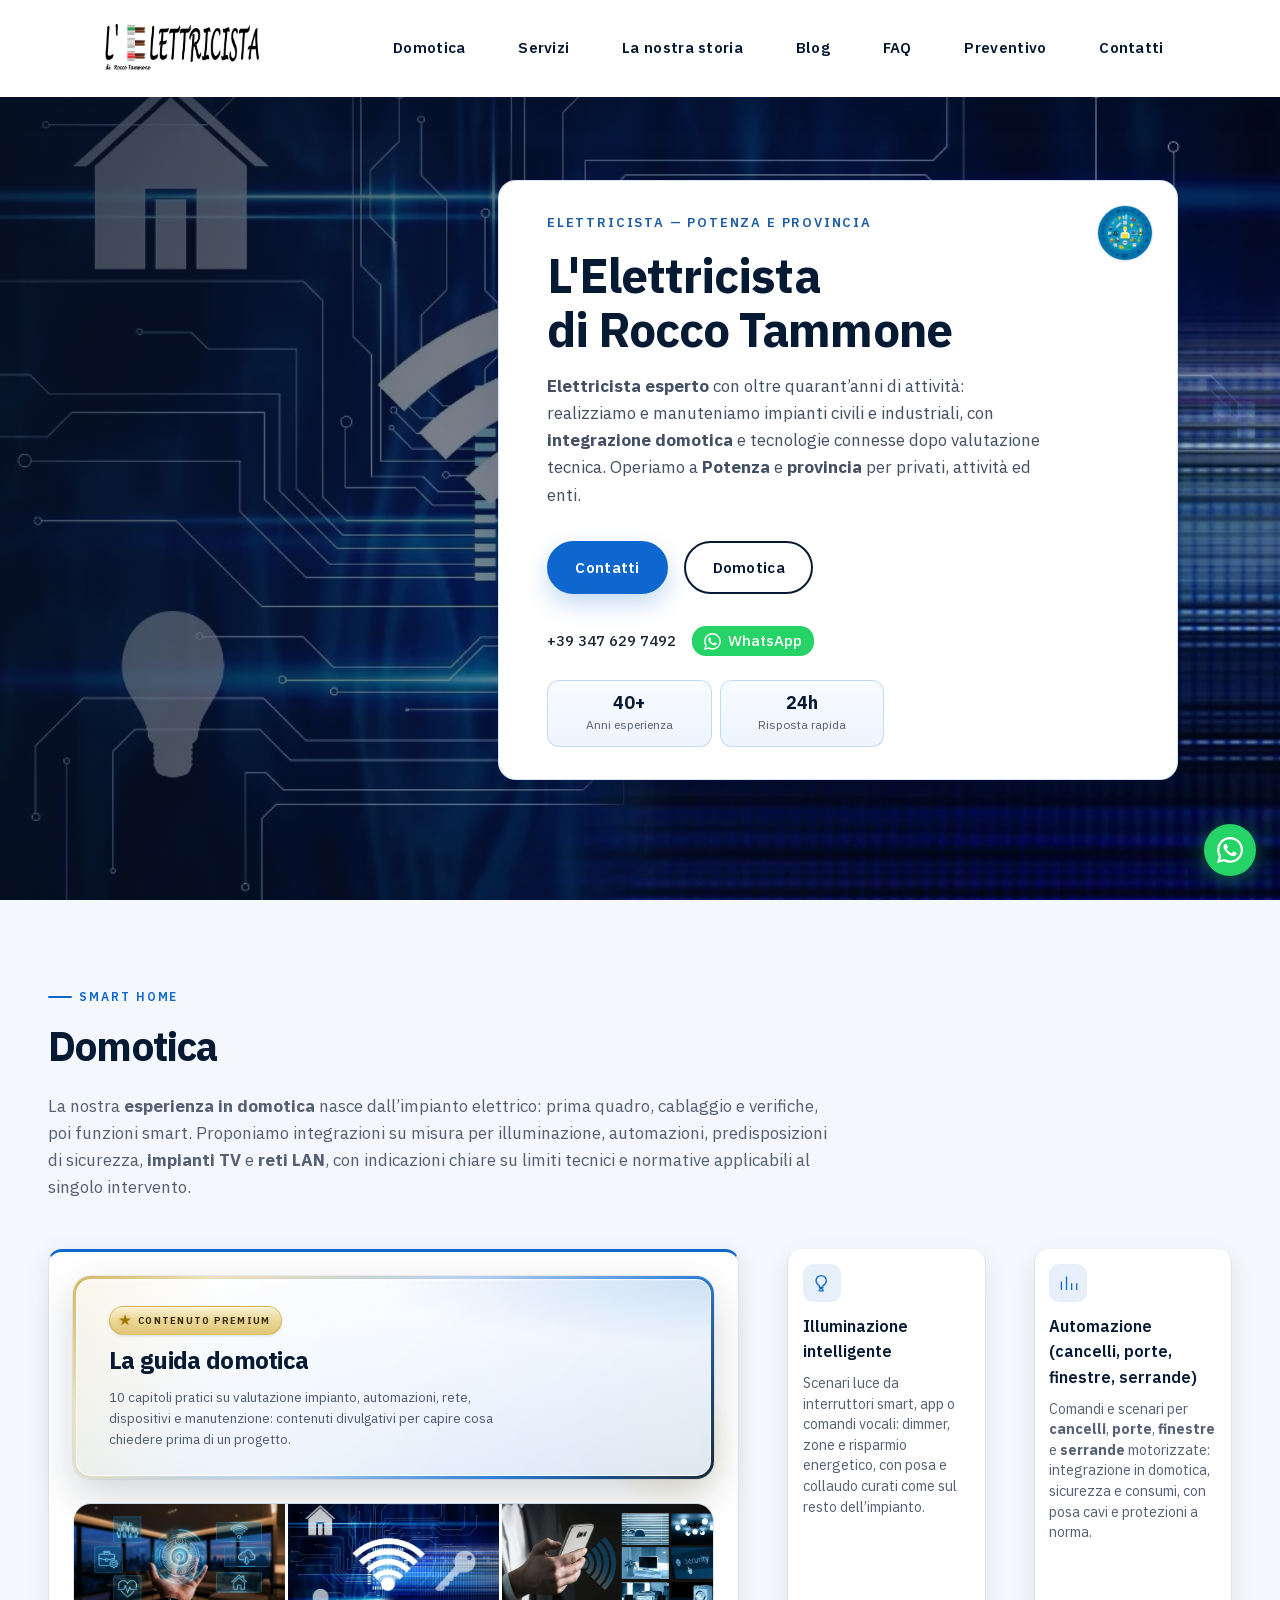
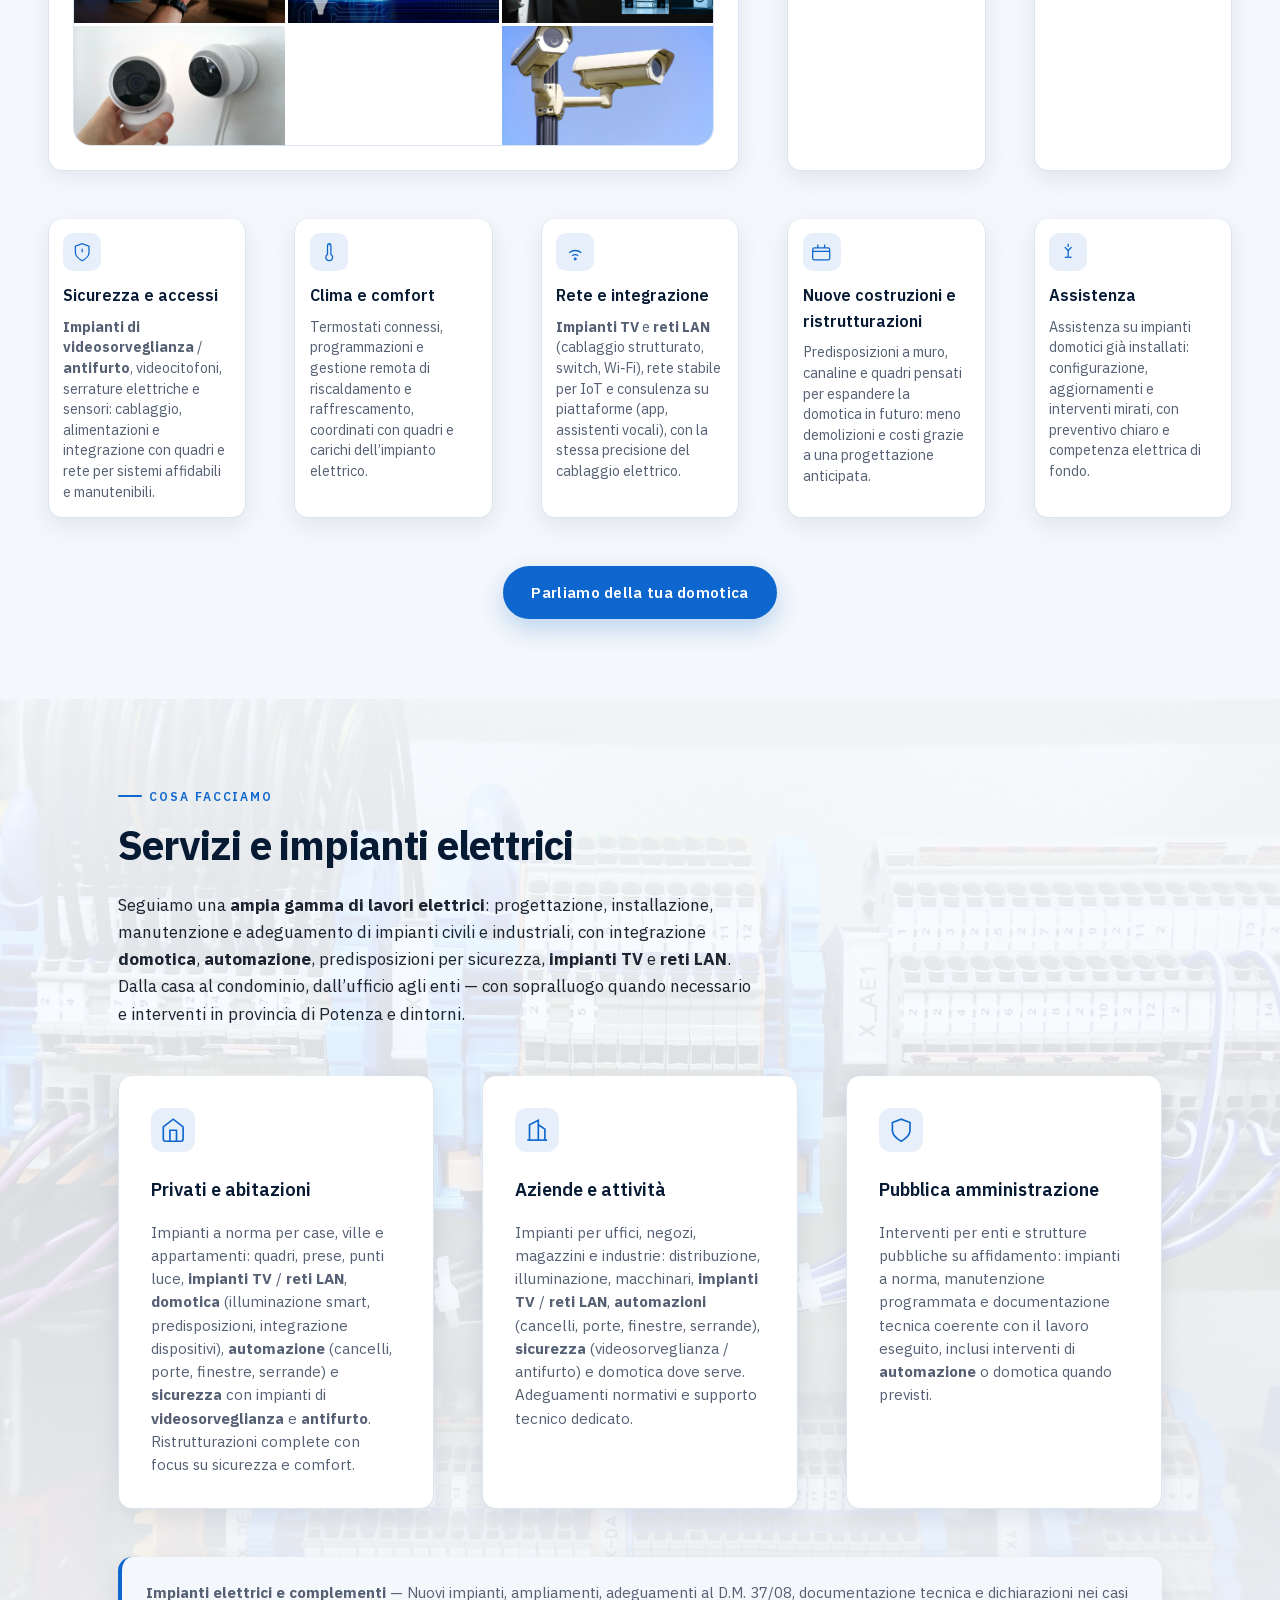
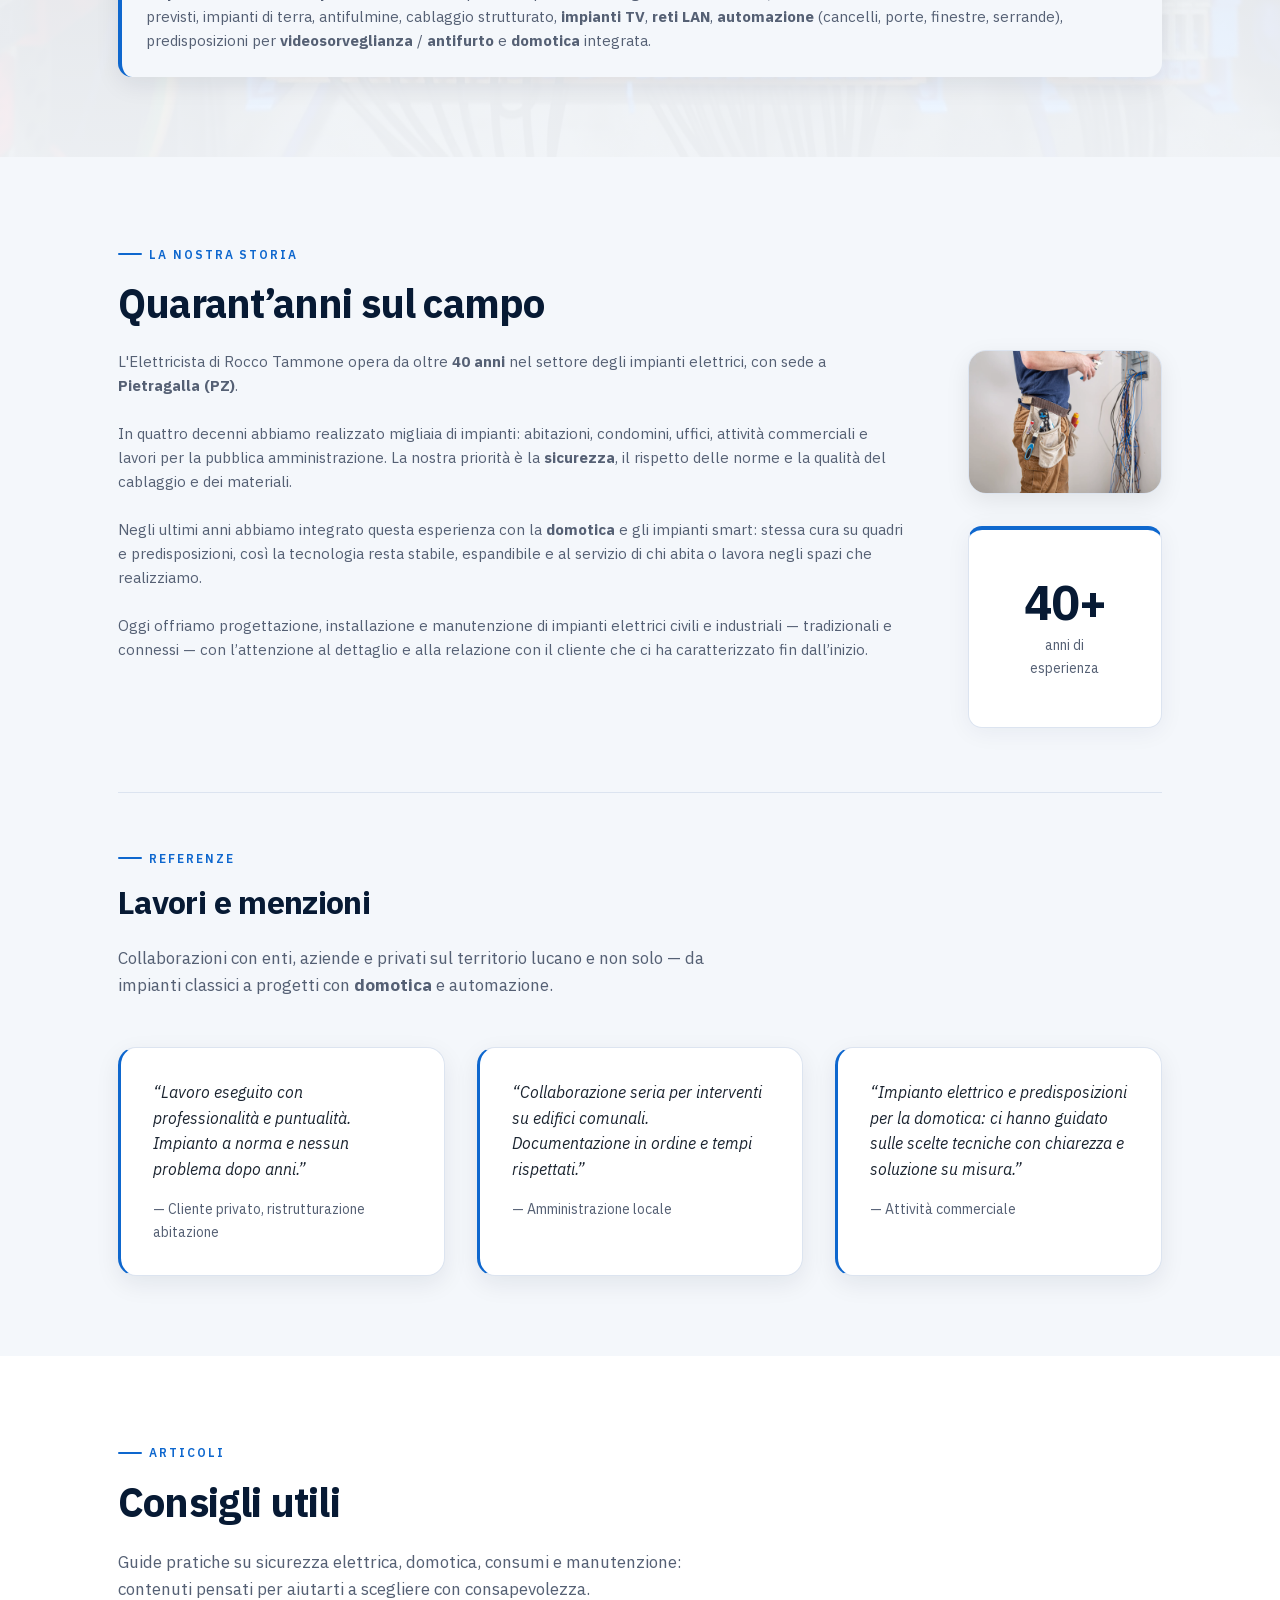
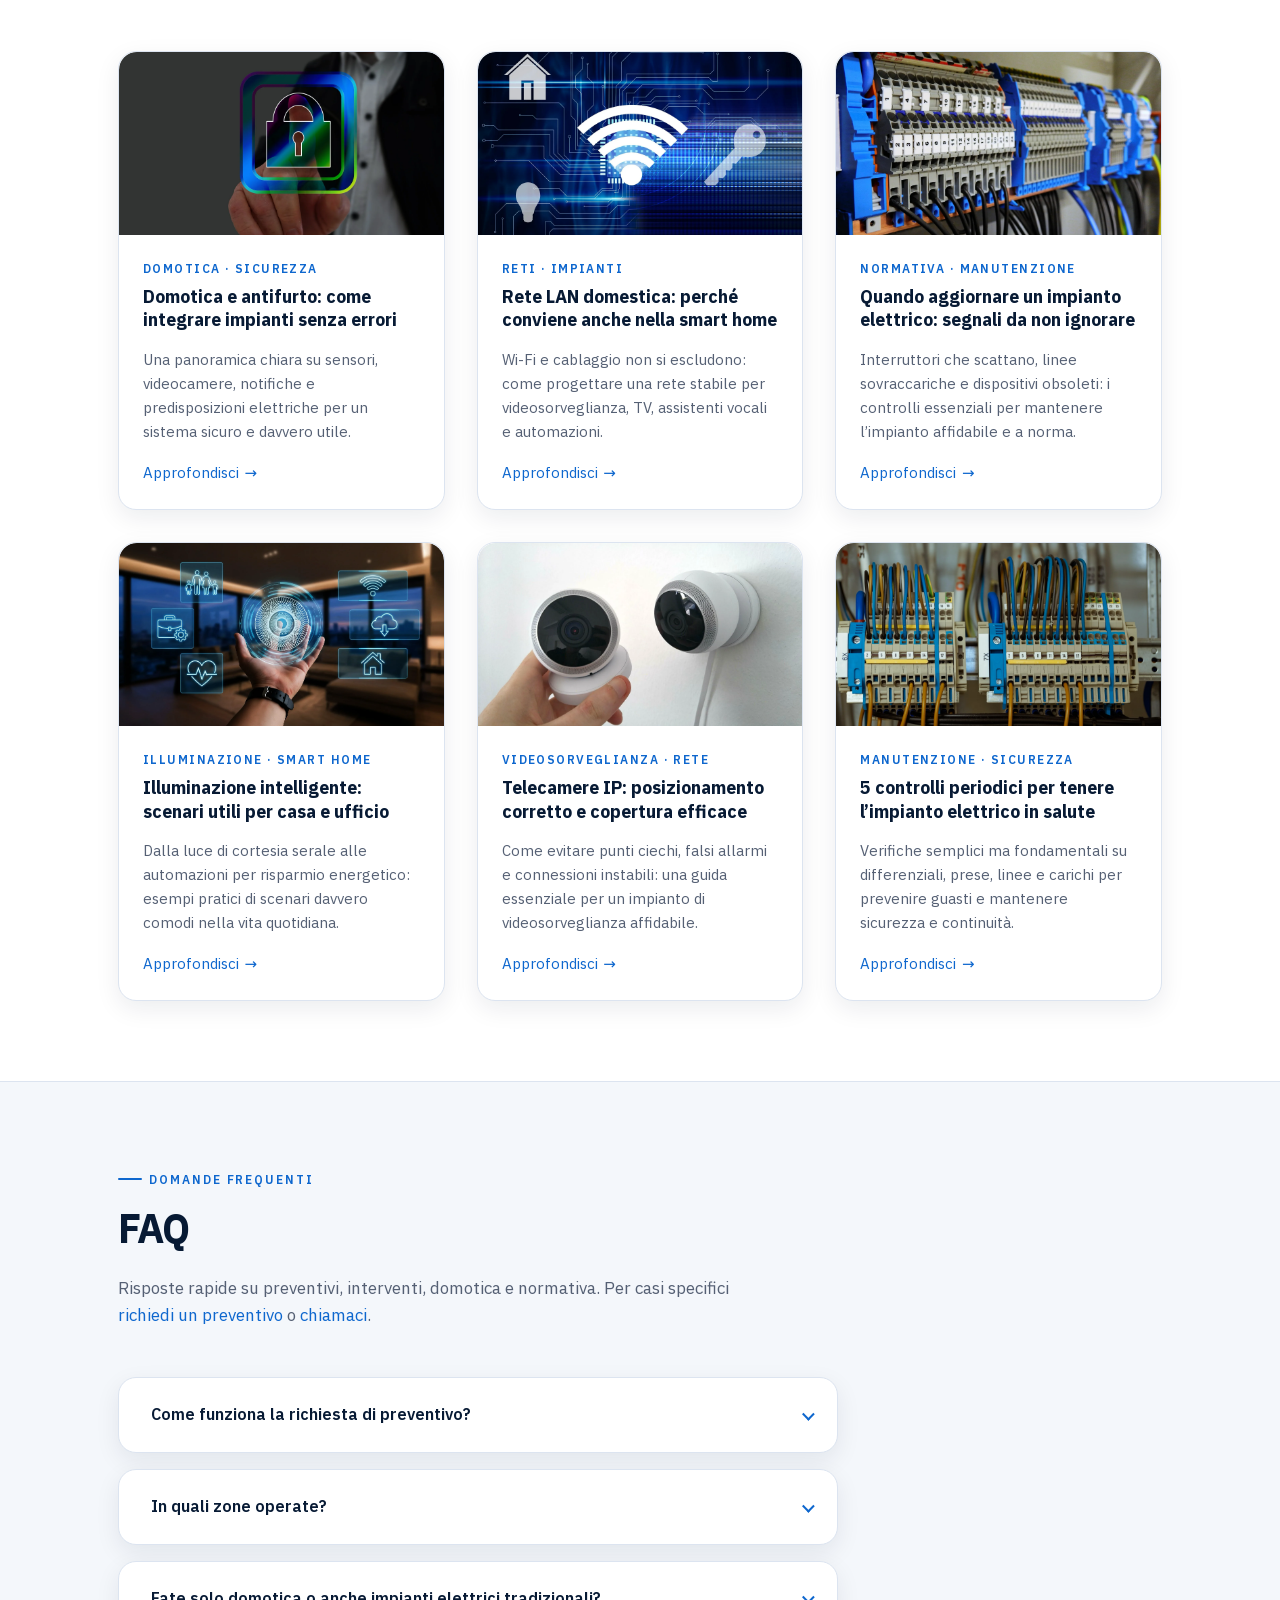
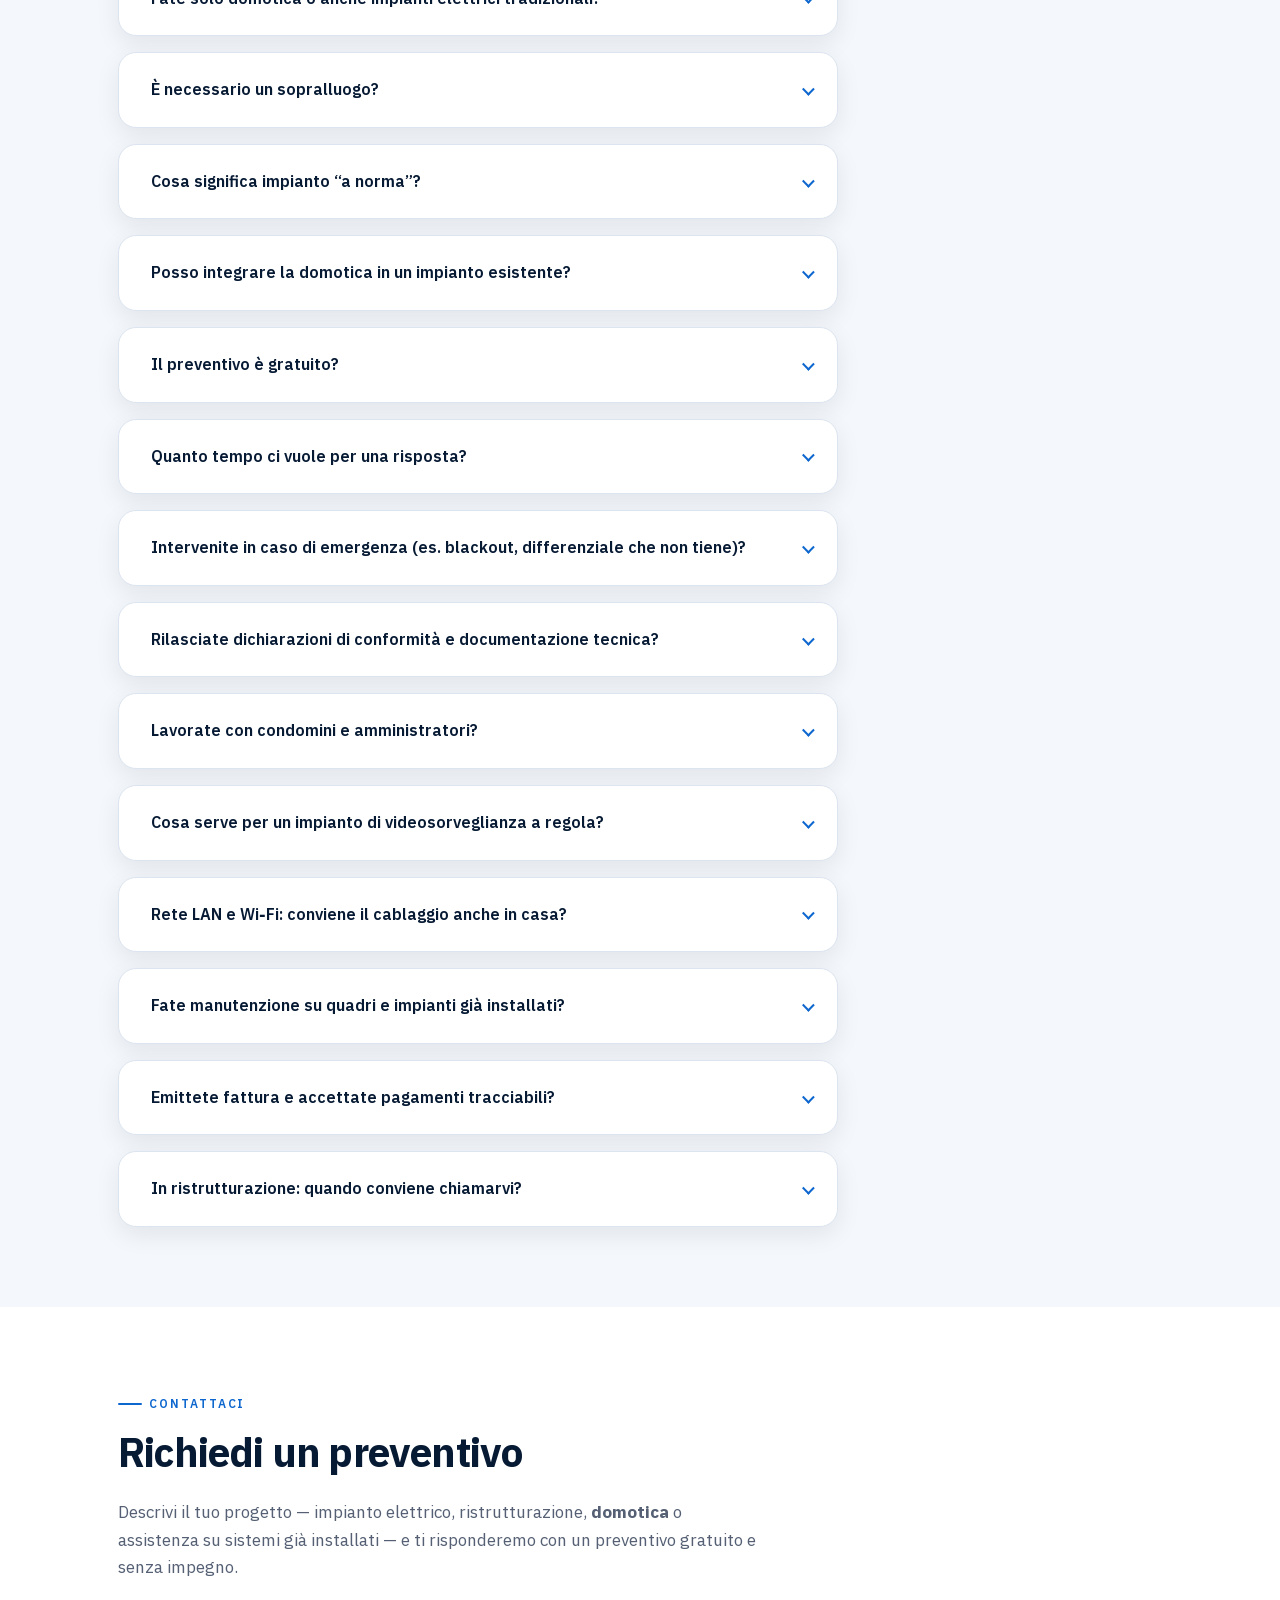
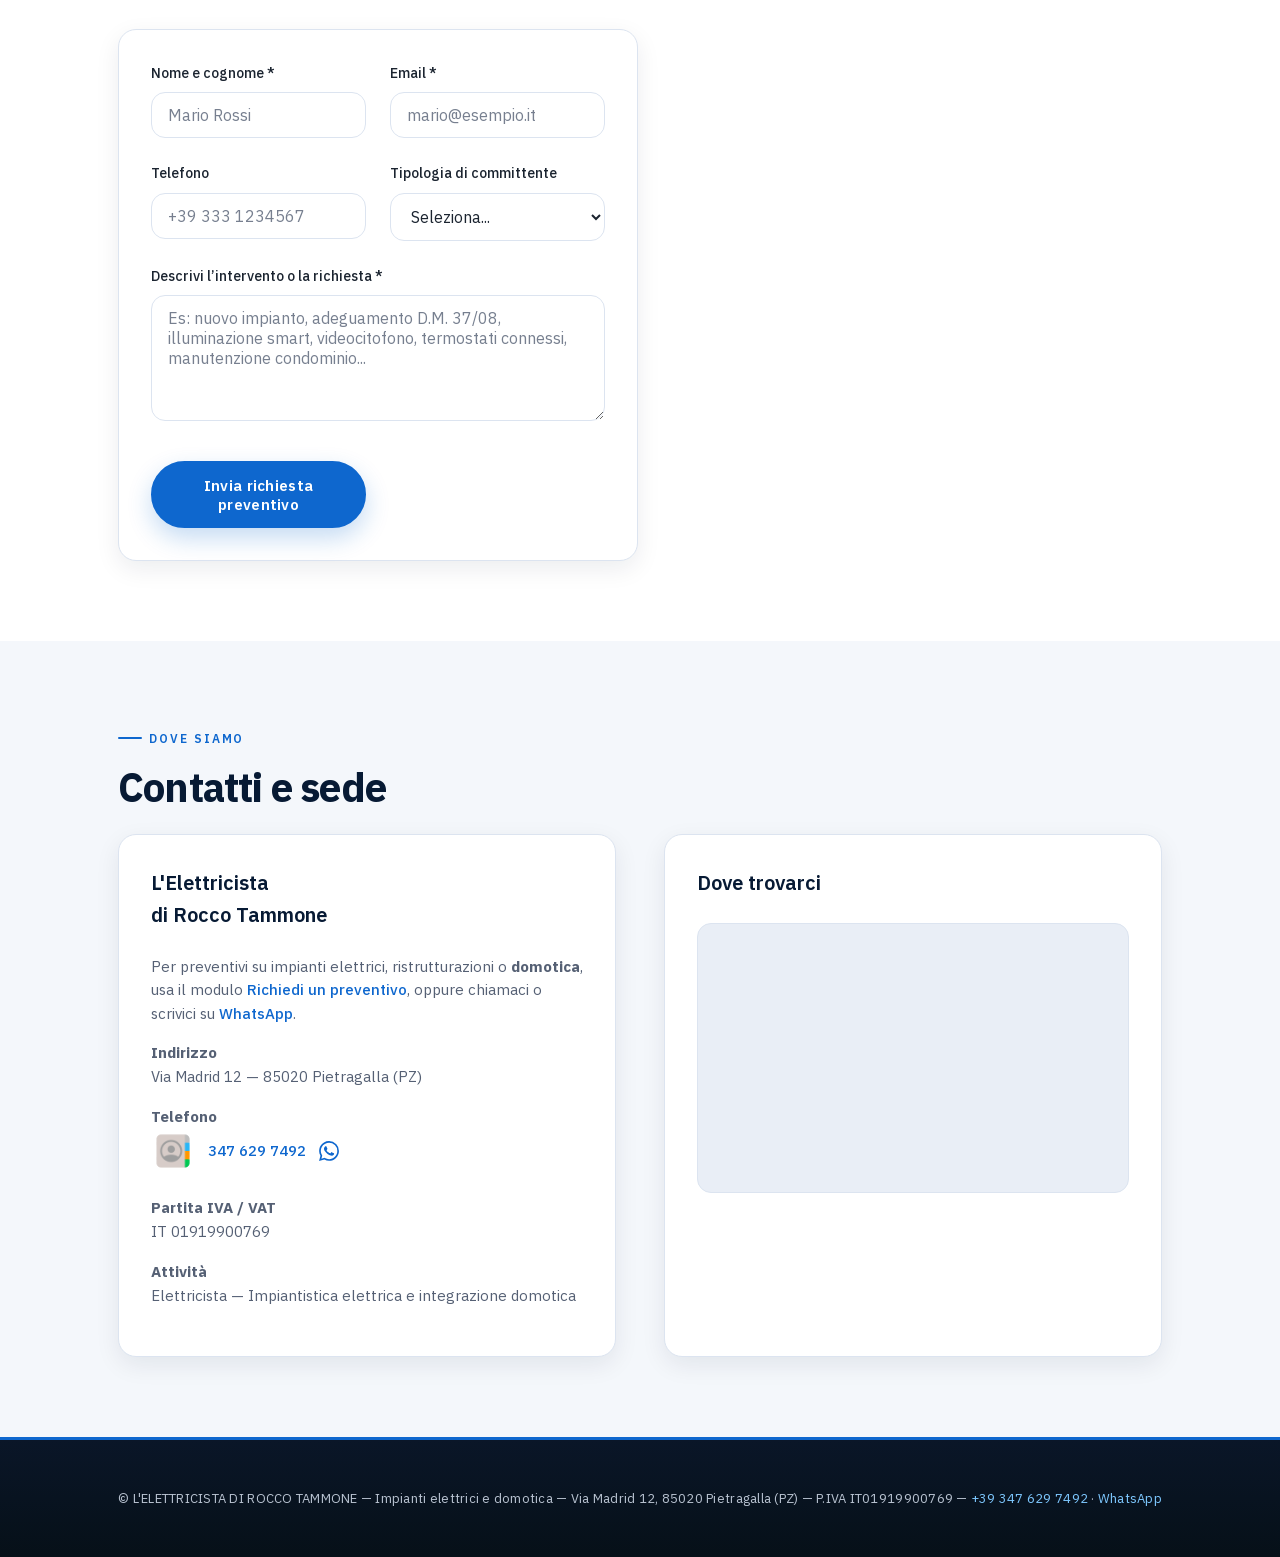
==== commit da0094c0: "feat: vcard" ====
--- a/index.html
+++ b/index.html
@@ -831,7 +831,7 @@
             <p><strong>Indirizzo</strong><br>Via Madrid 12 — 85020 Pietragalla (PZ)</p>
             <p><strong>Telefono</strong><br>
               <span class="contacts__tel-row">
-                <a href="tel:+393476297492">+39 347 629 7492</a>
+                <a href="tel:+393476297492">347 629 7492</a>
                 <a href="https://wa.me/393476297492" class="contacts__wa-round" target="_blank" rel="noopener noreferrer" aria-label="Apri WhatsApp con questo numero">
                   <svg class="contacts__wa-icon" xmlns="http://www.w3.org/2000/svg" viewBox="0 0 24 24" width="20" height="20" fill="currentColor" aria-hidden="true"><path d="M17.472 14.382c-.297-.149-1.758-.867-2.03-.967-.273-.099-.471-.148-.67.15-.197.297-.767.966-.94 1.164-.173.199-.347.223-.644.075-.297-.15-1.255-.463-2.39-1.475-.883-.788-1.48-1.761-1.653-2.059-.173-.297-.018-.458.13-.606.134-.133.298-.347.446-.52.149-.174.198-.298.298-.497.099-.198.05-.371-.025-.52-.075-.149-.669-1.612-.916-2.207-.242-.579-.487-.5-.669-.51-.173-.008-.371-.01-.57-.01-.198 0-.52.074-.792.372-.272.297-1.04 1.016-1.04 2.479 0 1.462 1.065 2.875 1.213 3.074.149.198 2.096 3.2 5.077 4.487.709.306 1.262.489 1.694.625.712.227 1.36.195 1.871.118.571-.085 1.758-.719 2.006-1.413.248-.694.248-1.289.173-1.413-.074-.124-.272-.198-.57-.347m-5.421 7.403h-.004a9.87 9.87 0 01-5.031-1.378l-.361-.214-3.741.982.998-3.648-.235-.374a9.86 9.86 0 01-1.51-5.26c.001-5.45 4.436-9.884 9.888-9.884 2.64 0 5.122 1.03 6.988 2.898a9.825 9.825 0 012.893 6.994c-.003 5.45-4.435 9.884-9.885 9.884m8.413-18.297A11.815 11.815 0 0012.05 0C5.495 0 .16 5.335.157 11.892c0 2.096.547 4.142 1.588 5.945L.057 24l6.305-1.654a11.882 11.882 0 005.683 1.448h.005c6.554 0 11.89-5.335 11.893-11.893a11.821 11.821 0 00-3.48-8.413Z"/></svg>
                 </a>
@@ -870,5 +870,64 @@
   </a>
 
   <script src="script.js"></script>
+
+
+  <style id="vcard-on-phone-style">
+    .vcard-on-phone {
+      width: 44px;
+      height: 44px;
+      display: inline-flex;
+      align-items: center;
+      justify-content: center;
+      margin-right: 0.2rem;
+      vertical-align: middle;
+      line-height: 0;
+      border-radius: 999px;
+      overflow: hidden;
+      background: transparent;
+      border: 0;
+      box-shadow: none;
+      text-decoration: none;
+    }
+
+    .vcard-on-phone__icon {
+      width: 100%;
+      height: 100%;
+      display: block;
+      object-fit: cover;
+    }
+  </style>
+
+  <script id="vcard-on-phone-script">
+    (function () {
+      var contactSection = document.querySelector('section[id*="cont" i]');
+      if (!contactSection) return;
+
+      var phoneLink = contactSection.querySelector('a[href^="tel:"]');
+      if (!phoneLink) return;
+
+      var next = phoneLink.nextElementSibling;
+      if (next && next.classList.contains('vcard-on-phone')) return;
+
+      var vcardLink = document.createElement('a');
+      vcardLink.className = 'vcard-on-phone';
+      vcardLink.href = 'assets/contact.vcf';
+      vcardLink.setAttribute('download', 'contact.vcf');
+      vcardLink.setAttribute('type', 'text/vcard');
+      vcardLink.setAttribute('aria-label', 'Aggiungi in rubrica');
+      vcardLink.setAttribute('title', 'Aggiungi in rubrica');
+
+      var icon = document.createElement('img');
+      icon.className = 'vcard-on-phone__icon';
+      icon.src = 'assets/contacts.png';
+      icon.alt = 'Aggiungi in rubrica';
+      icon.loading = 'lazy';
+      icon.decoding = 'async';
+
+      vcardLink.appendChild(icon);
+      phoneLink.insertAdjacentElement('beforebegin', vcardLink);
+    })();
+  </script>
+
 </body>
 </html>
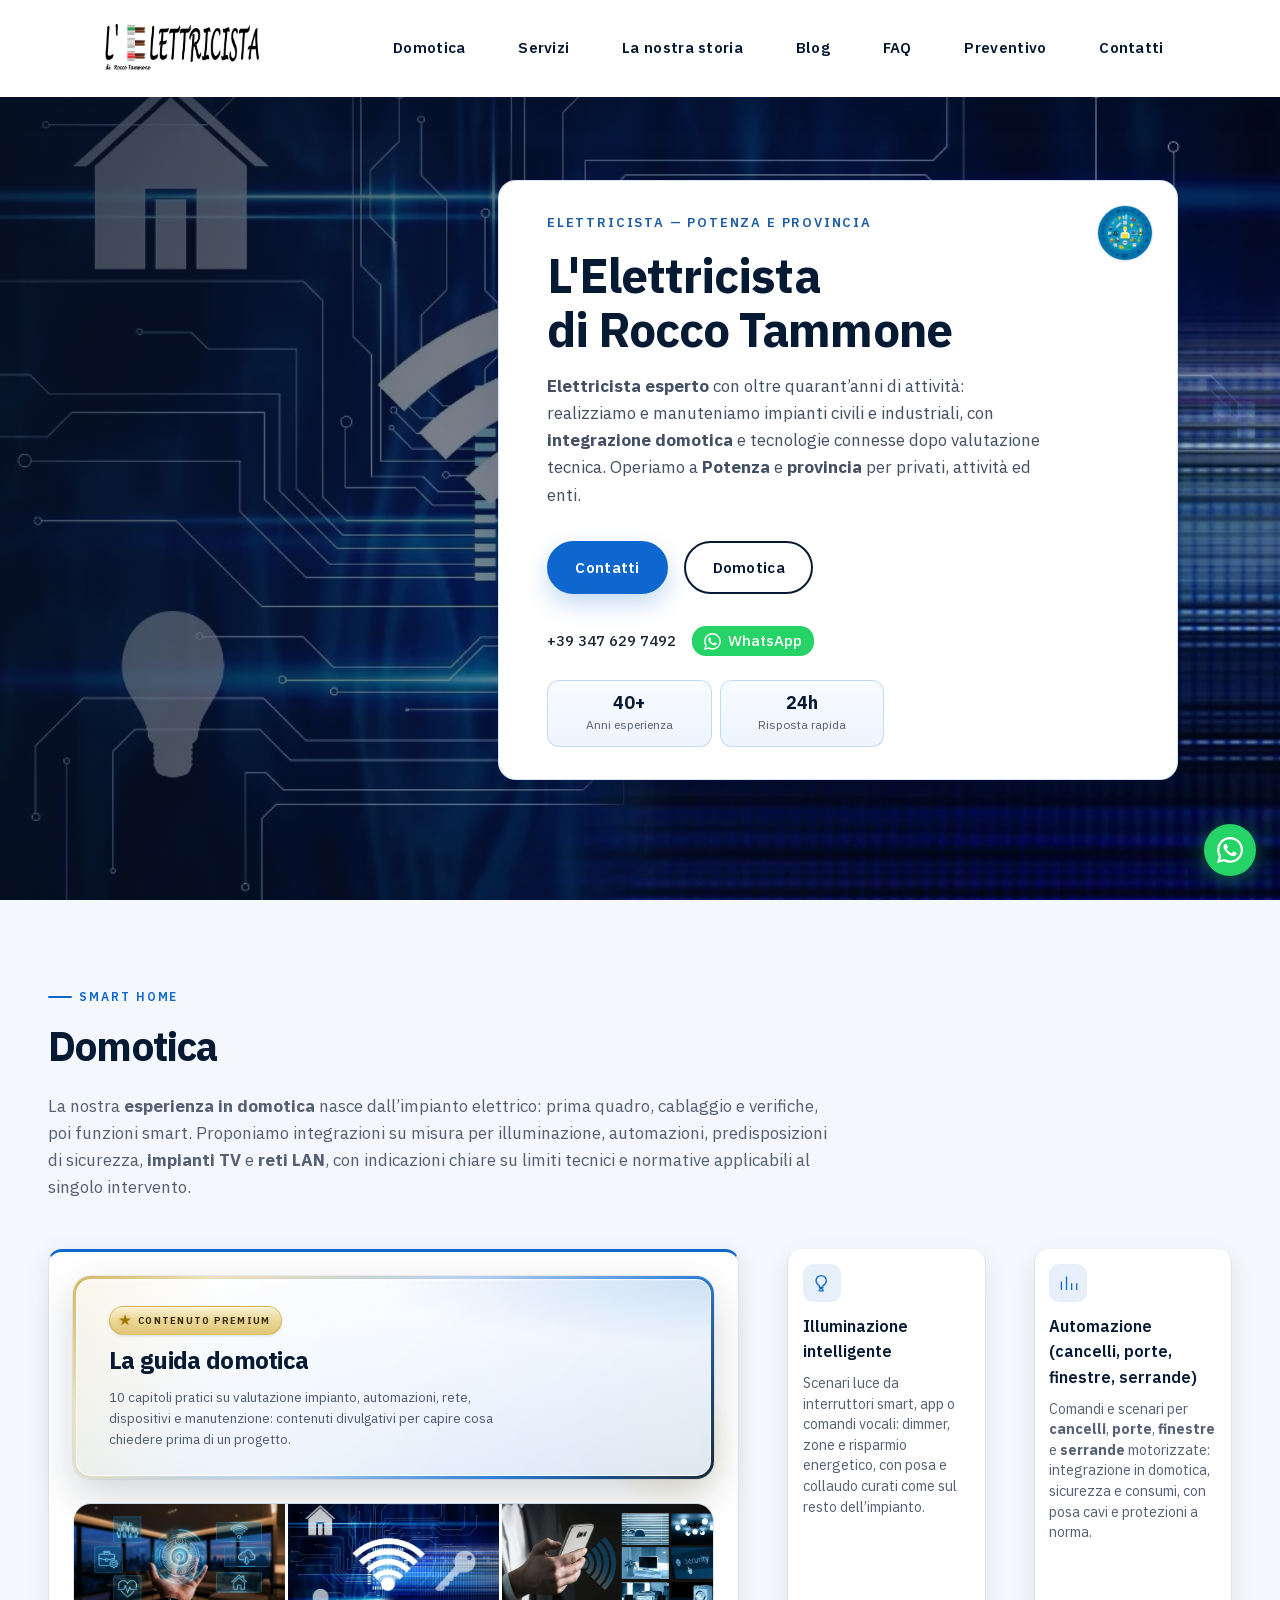
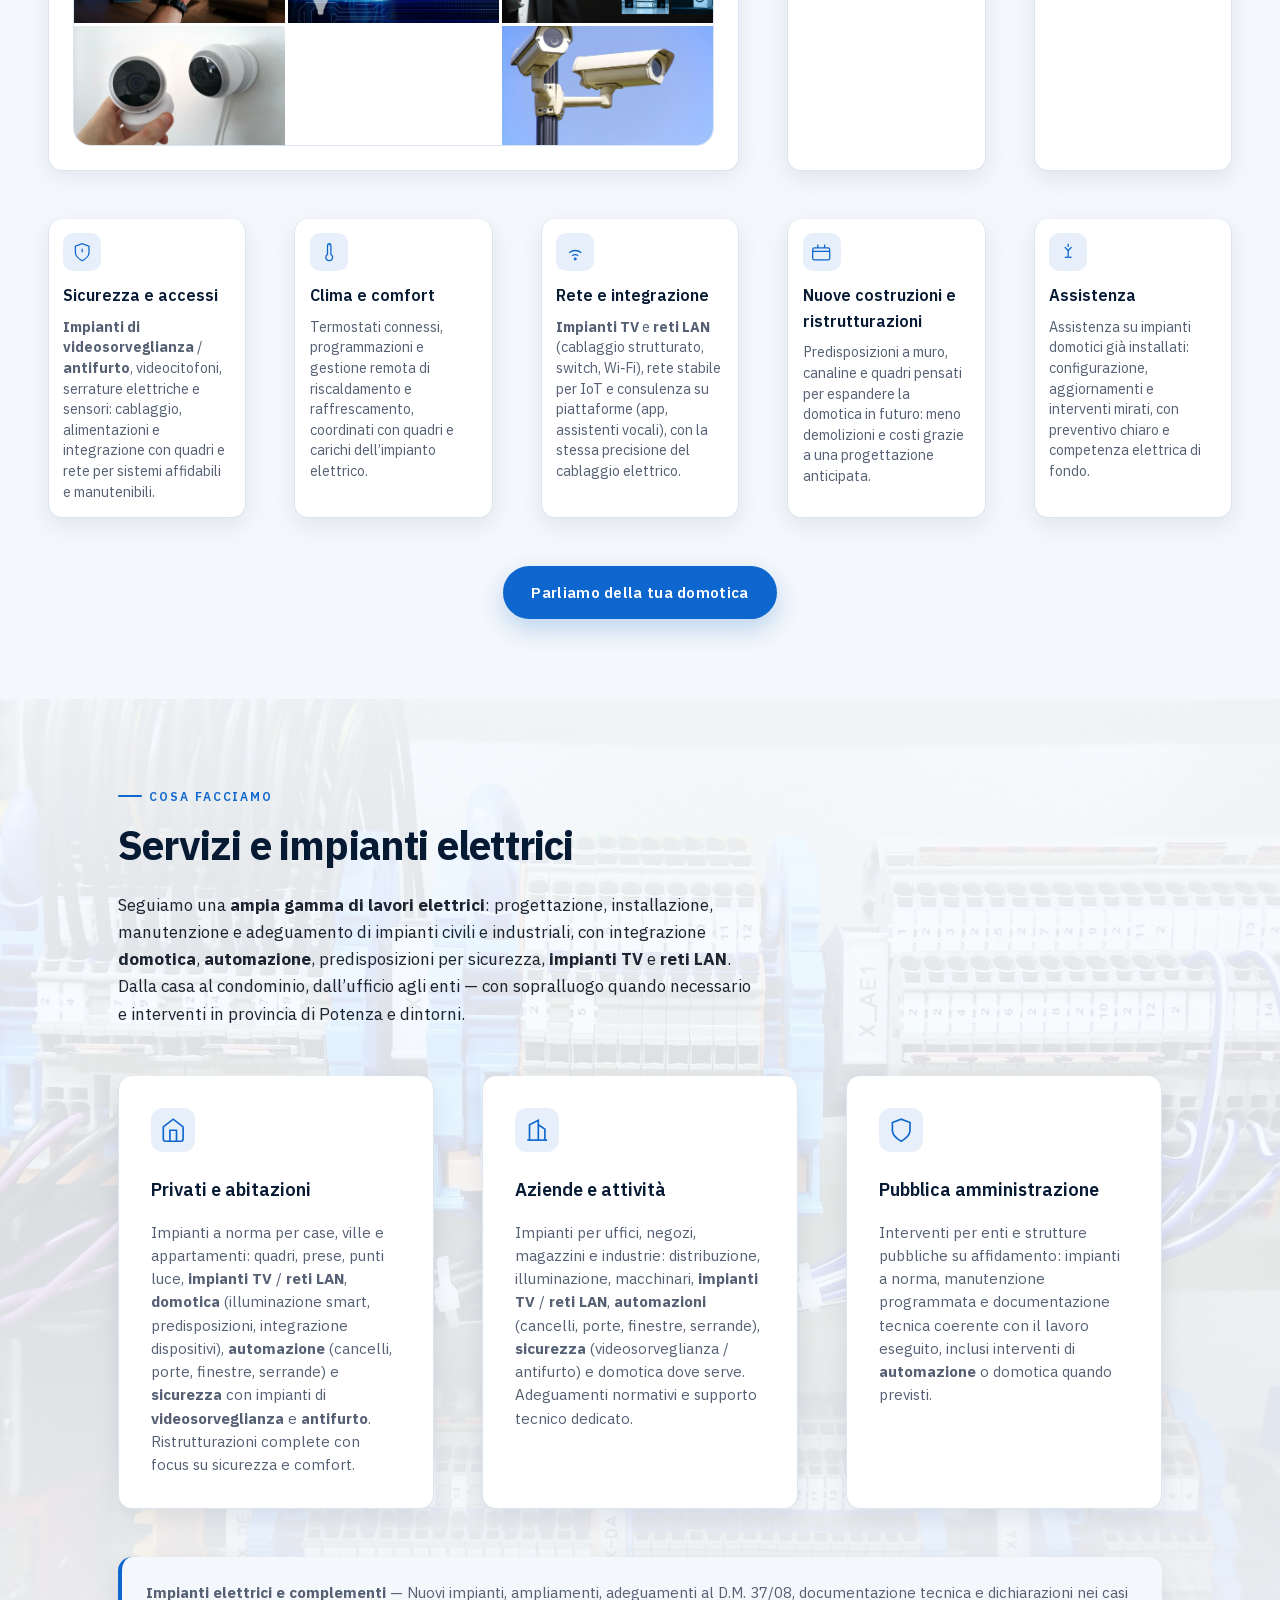
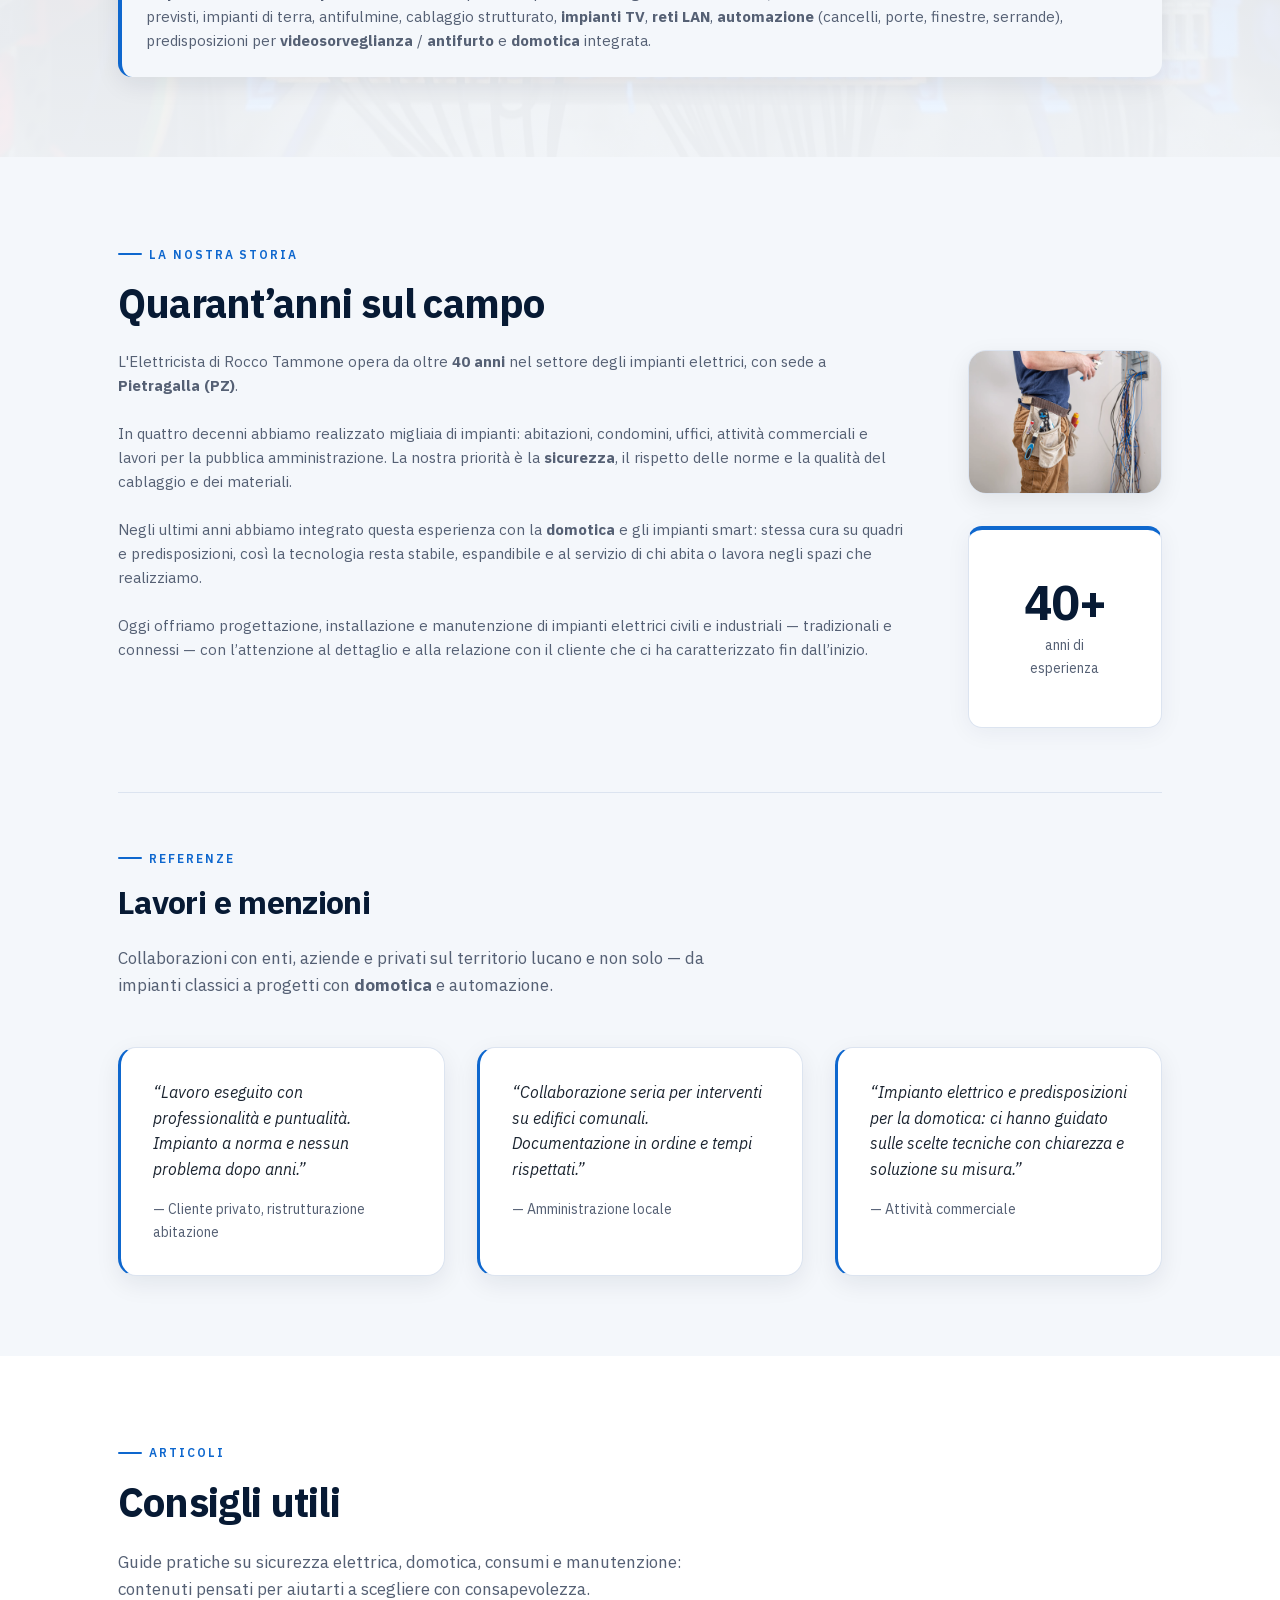
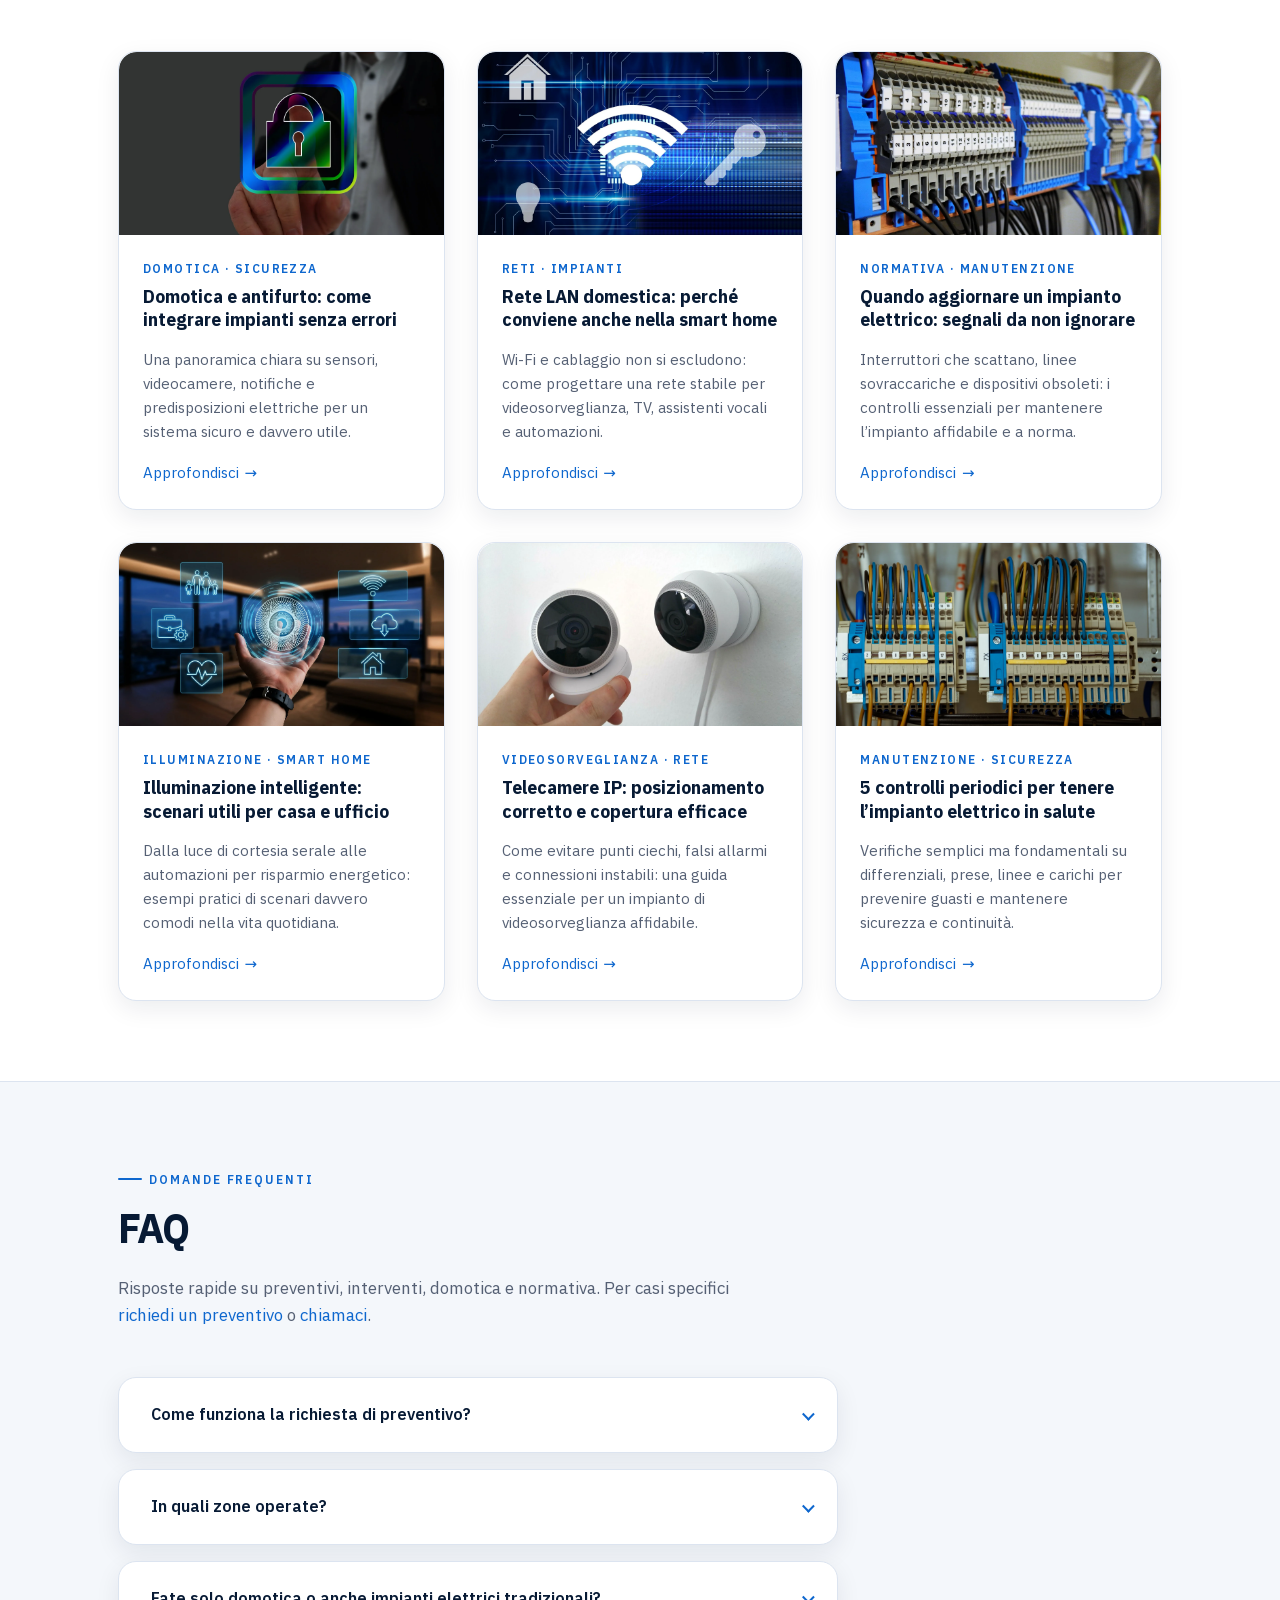
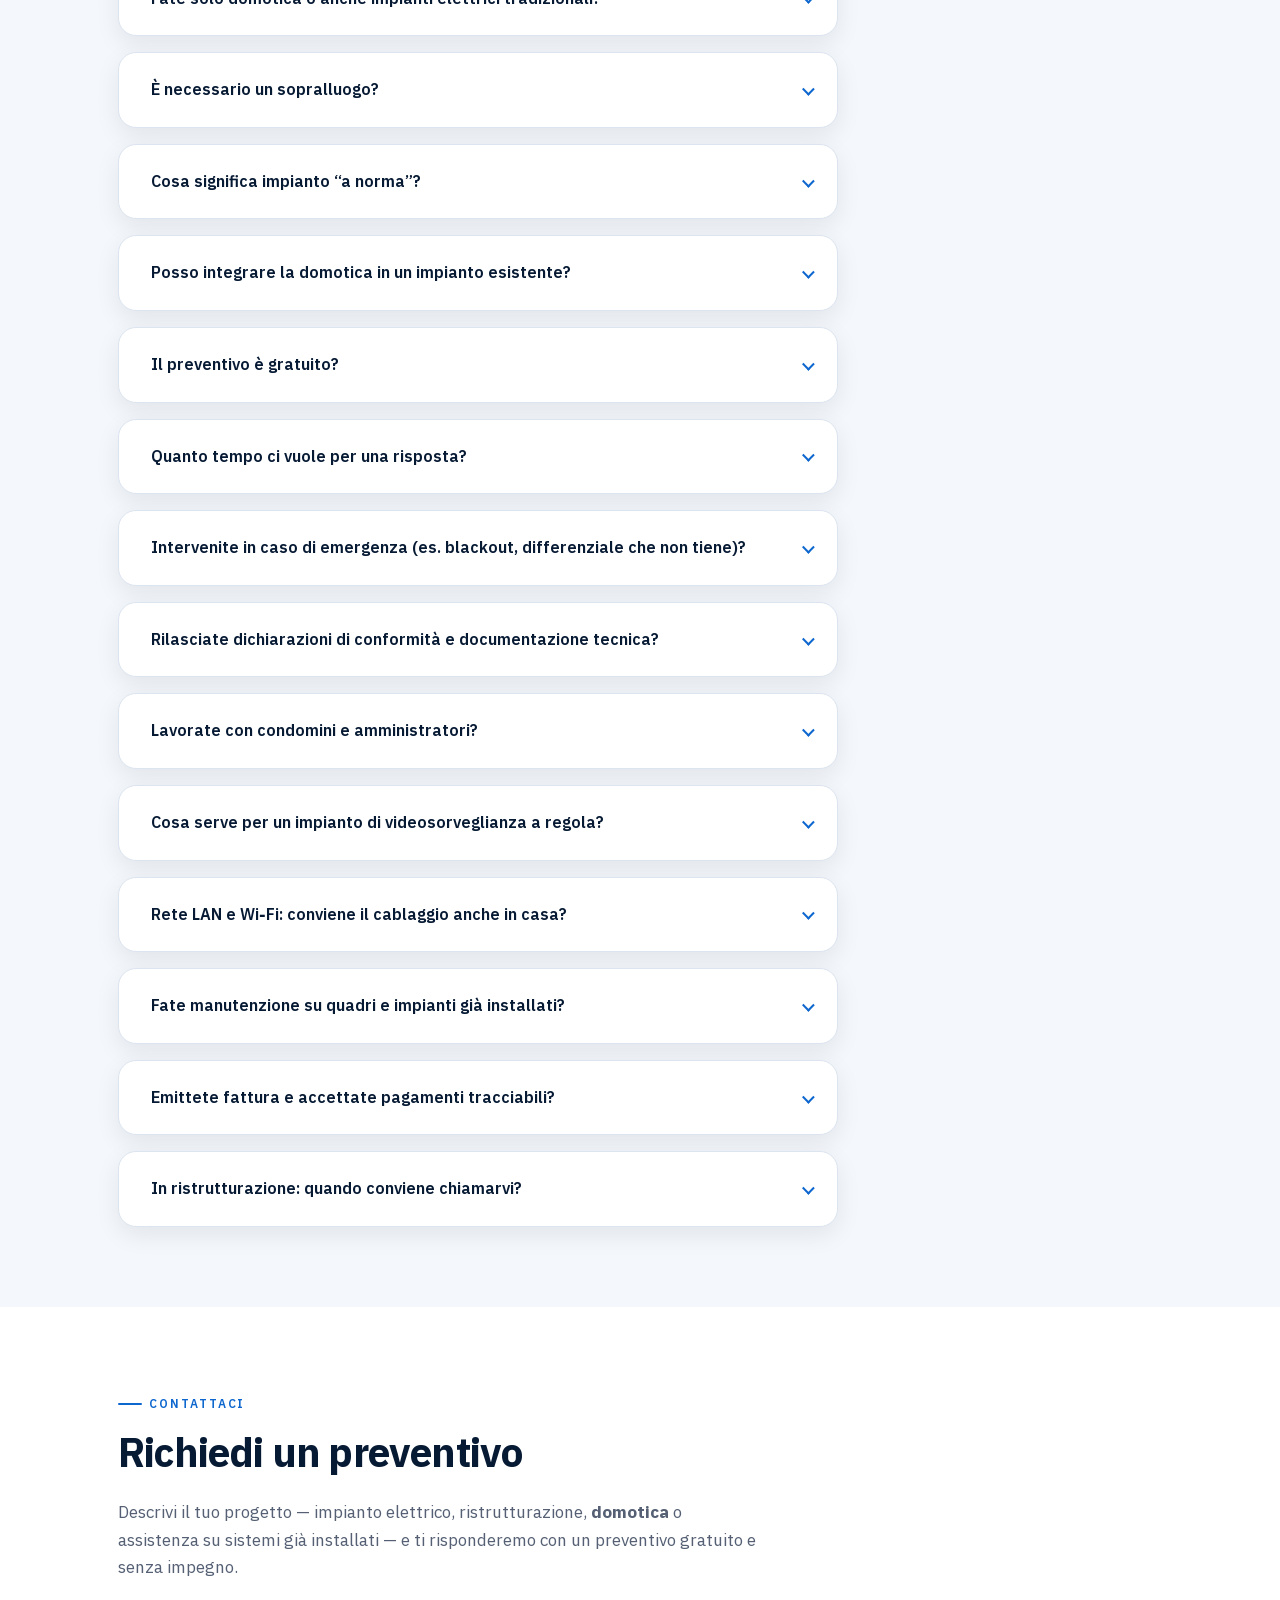
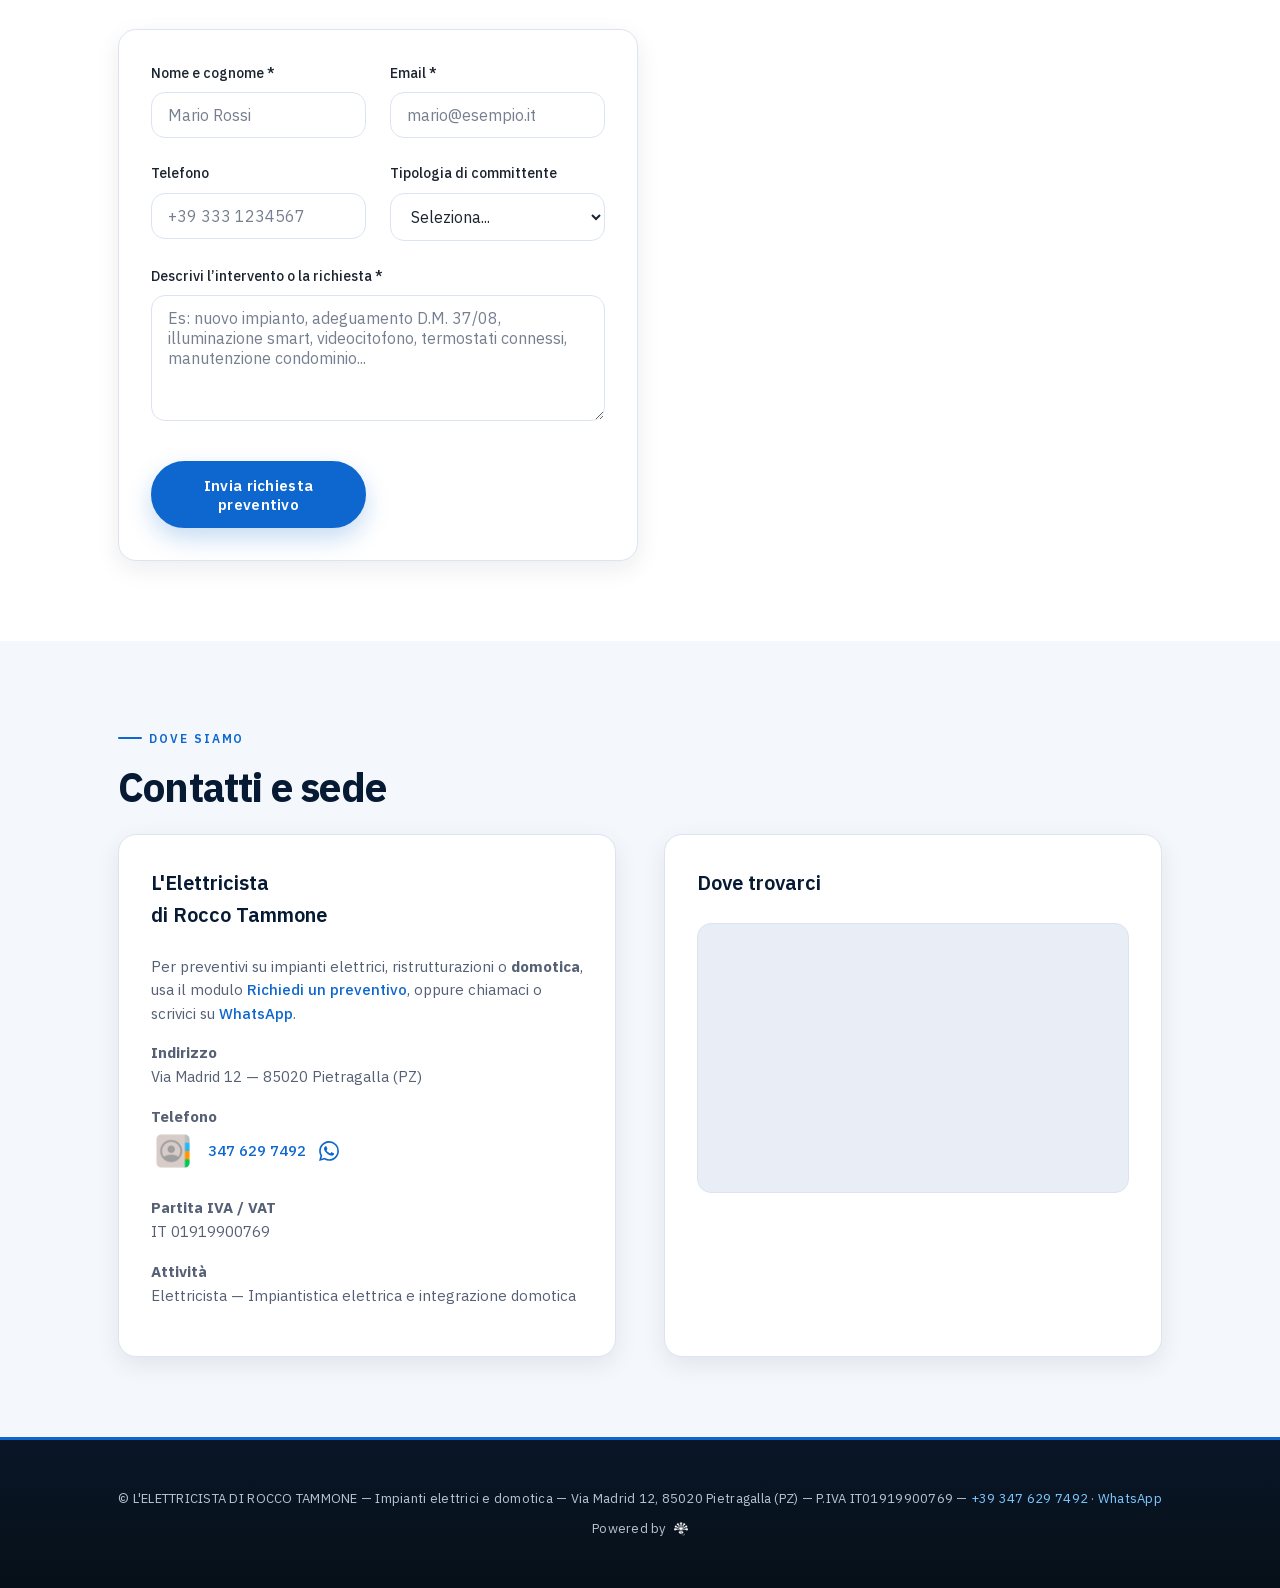
==== commit 635ddffc: "feat: content updated" ====
--- a/index.html
+++ b/index.html
@@ -862,6 +862,12 @@
   <footer class="footer">
     <div class="container">
       <p class="footer__copy">© L'ELETTRICISTA DI ROCCO TAMMONE — Impianti elettrici e domotica — Via Madrid 12, 85020 Pietragalla (PZ) — P.IVA IT01919900769 — <a href="tel:+393476297492">+39 347 629 7492</a> · <a href="https://wa.me/393476297492" target="_blank" rel="noopener noreferrer">WhatsApp</a></p>
+      <p class="footer__copy" style="margin-top: 0.55rem;">
+        <a href="https://www.sabiasrl.com" target="_blank" rel="noopener noreferrer" style="display: inline-flex; align-items: center; gap: 0.45rem; color: inherit; text-decoration: none;">
+          <span style="font-size: 0.82rem;">Powered by</span>
+          <img src="assets/powered-by.png" alt="Sabia Srl" style="height: 14px; width: auto;" loading="lazy" decoding="async" />
+        </a>
+      </p>
     </div>
   </footer>
 
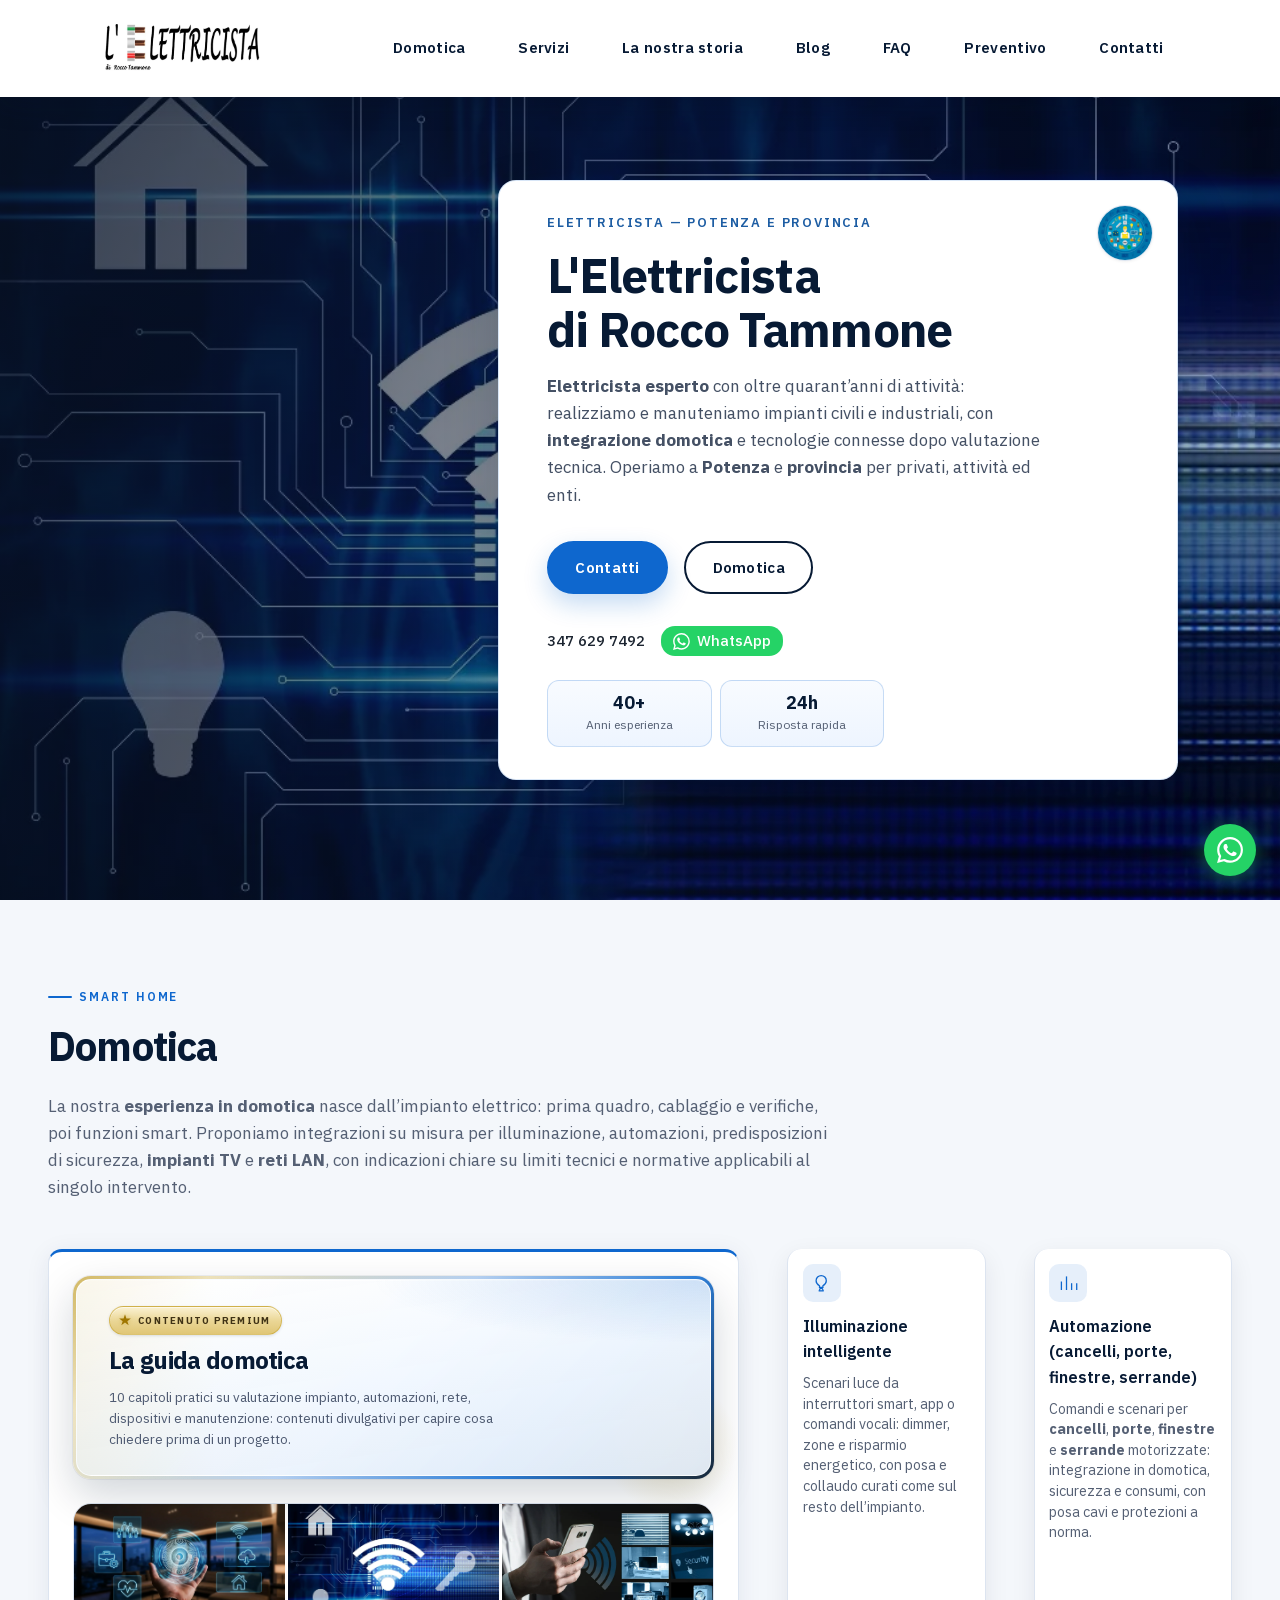
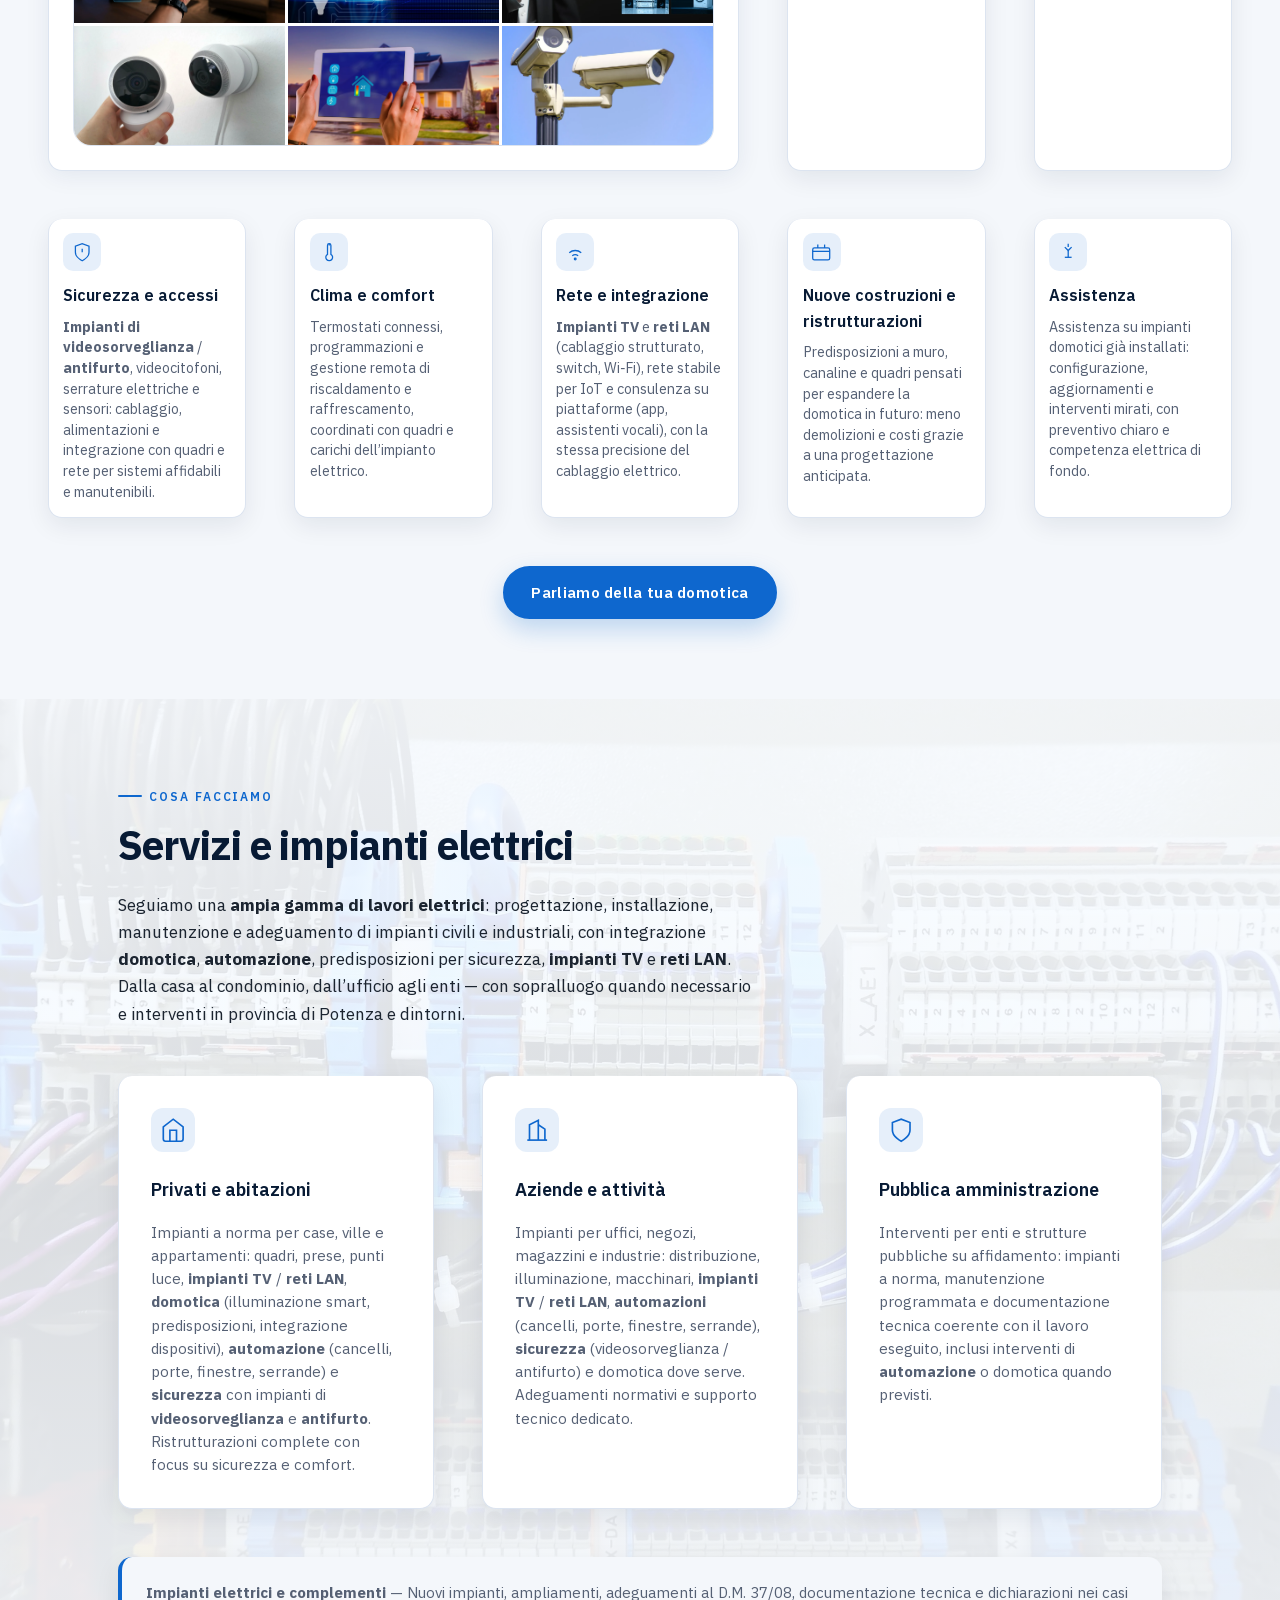
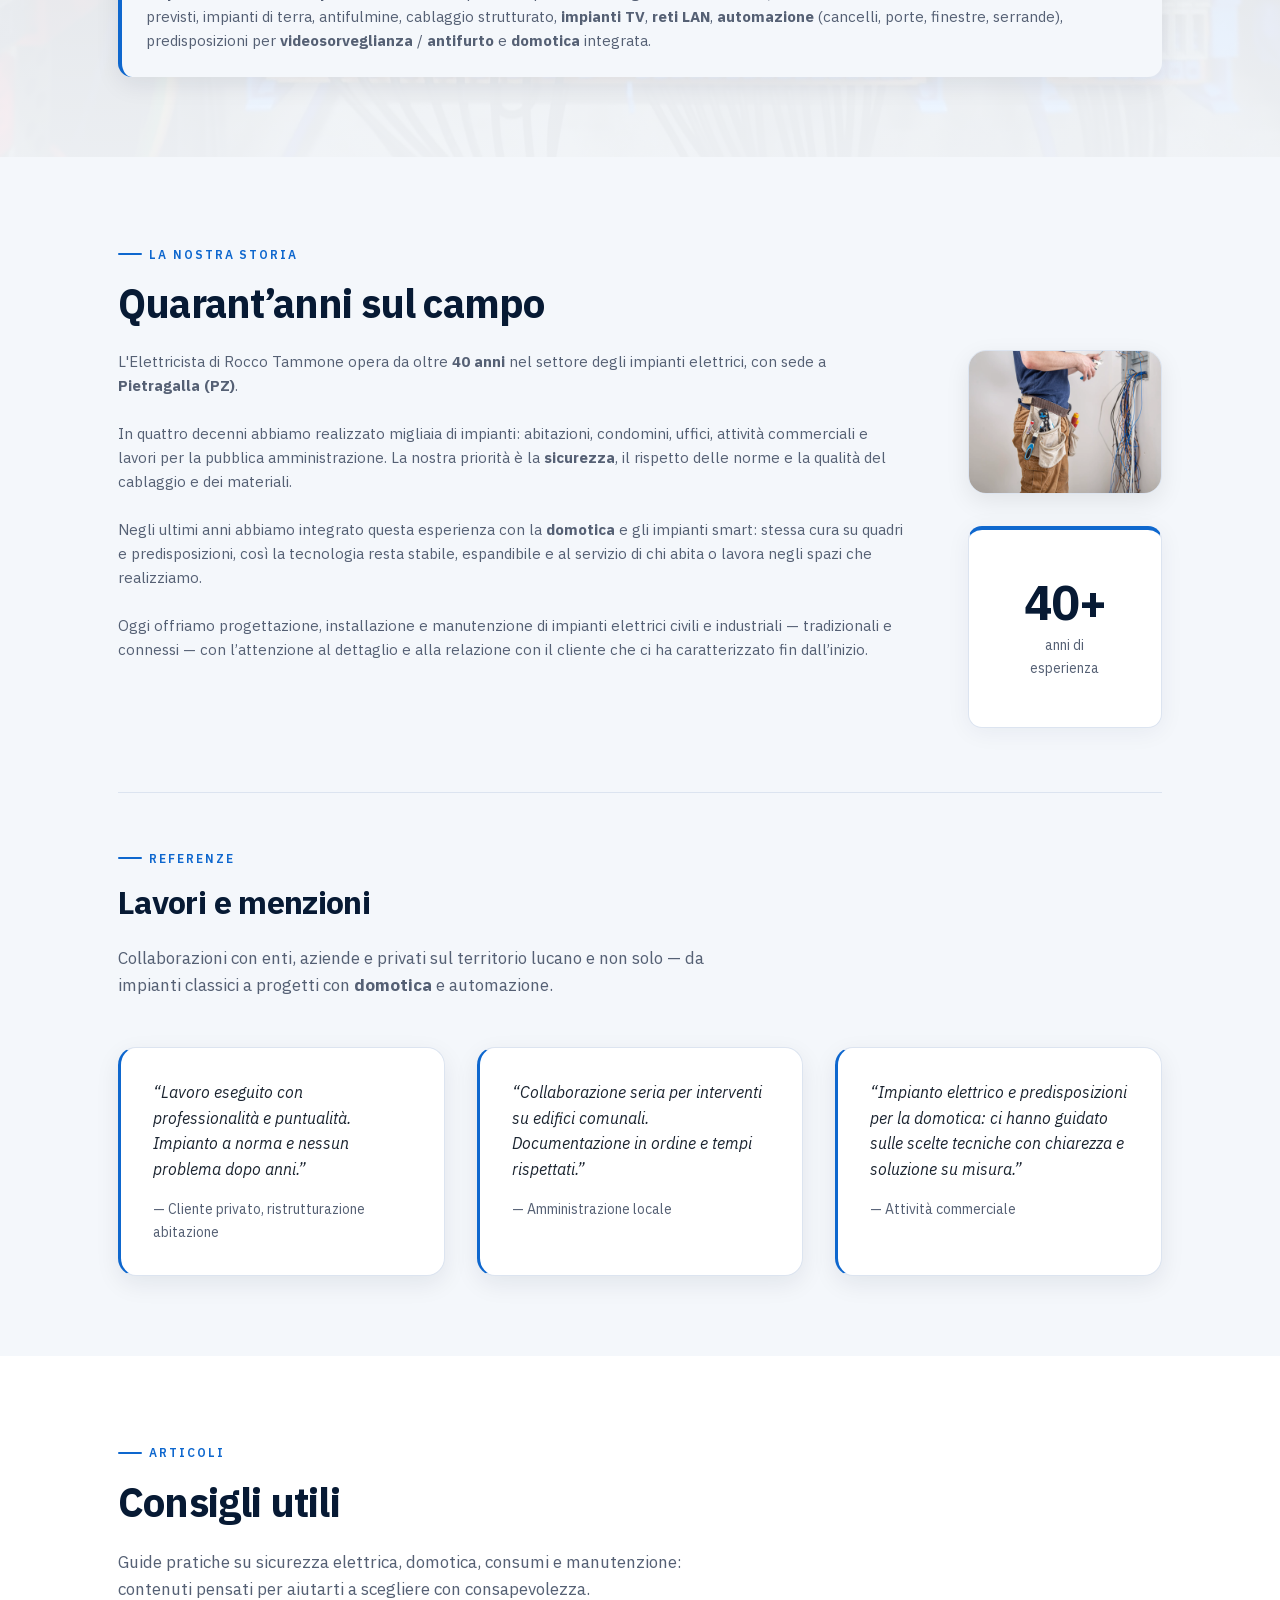
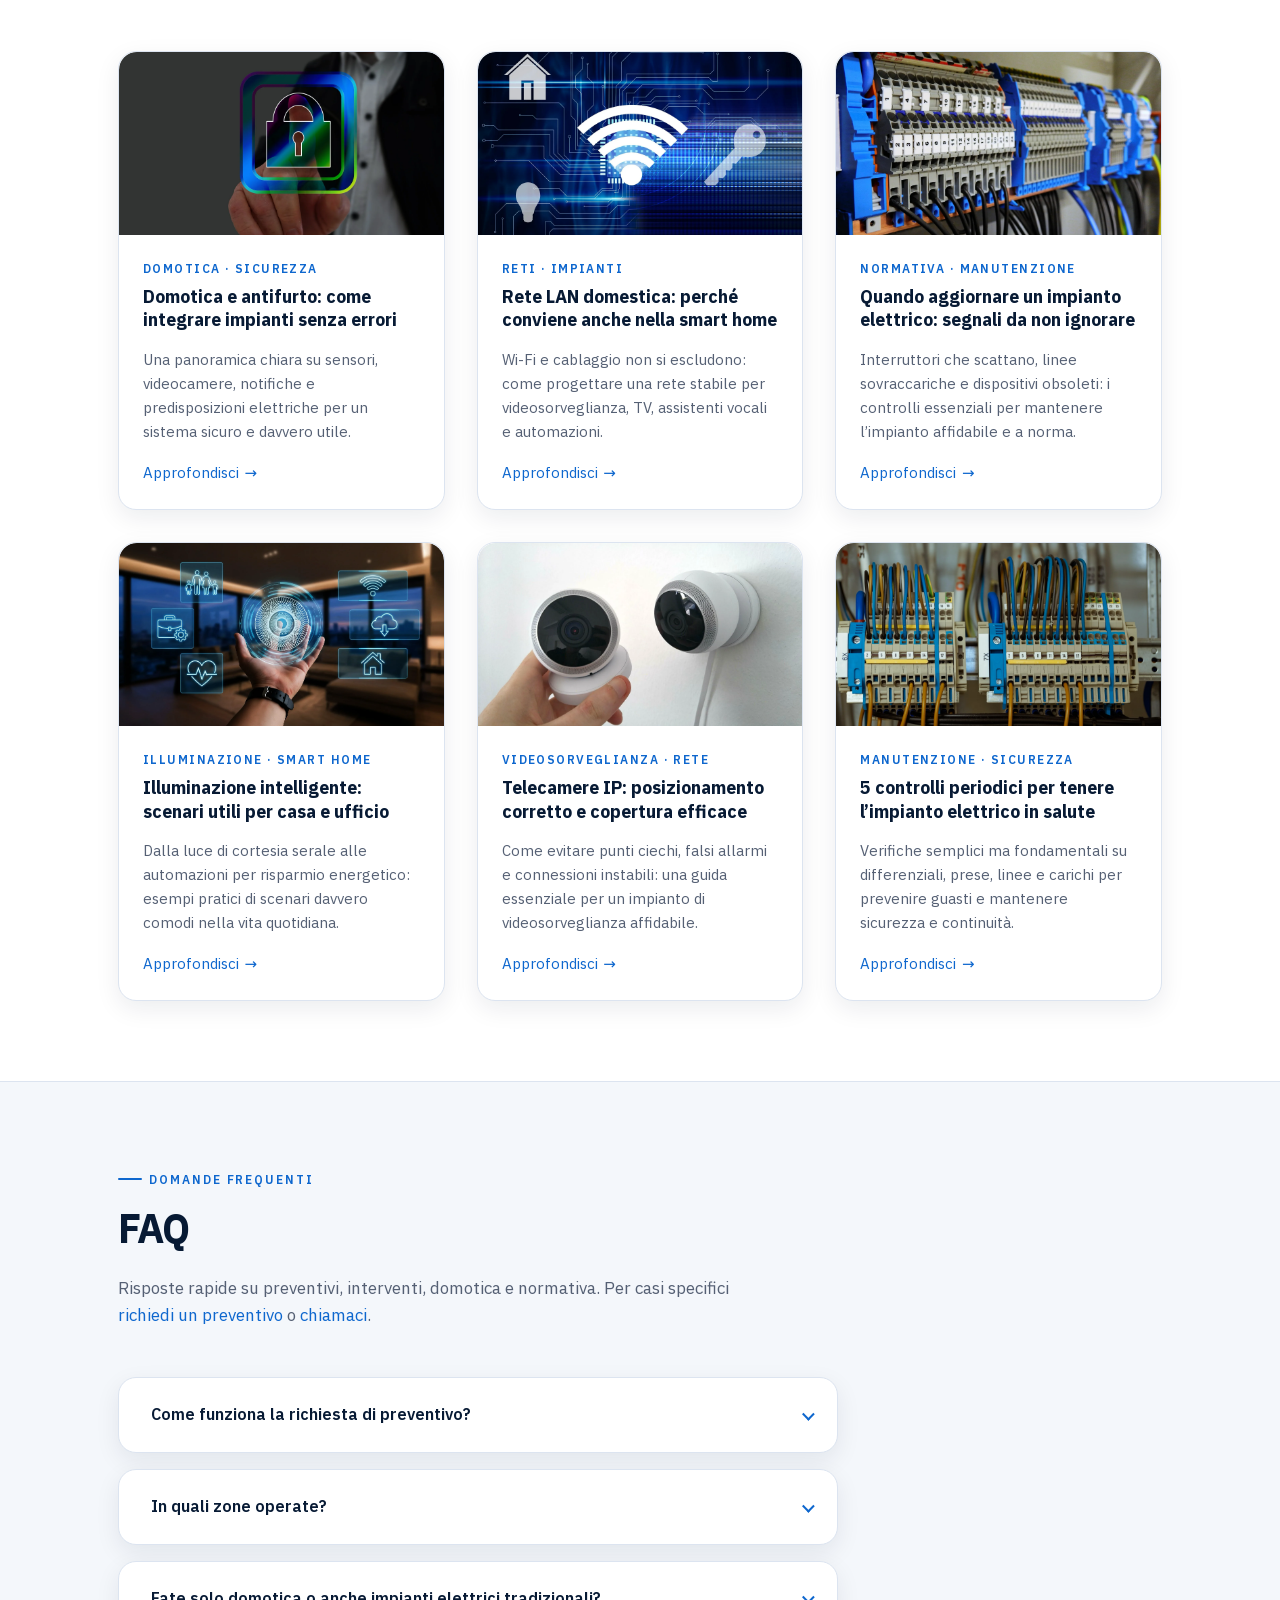
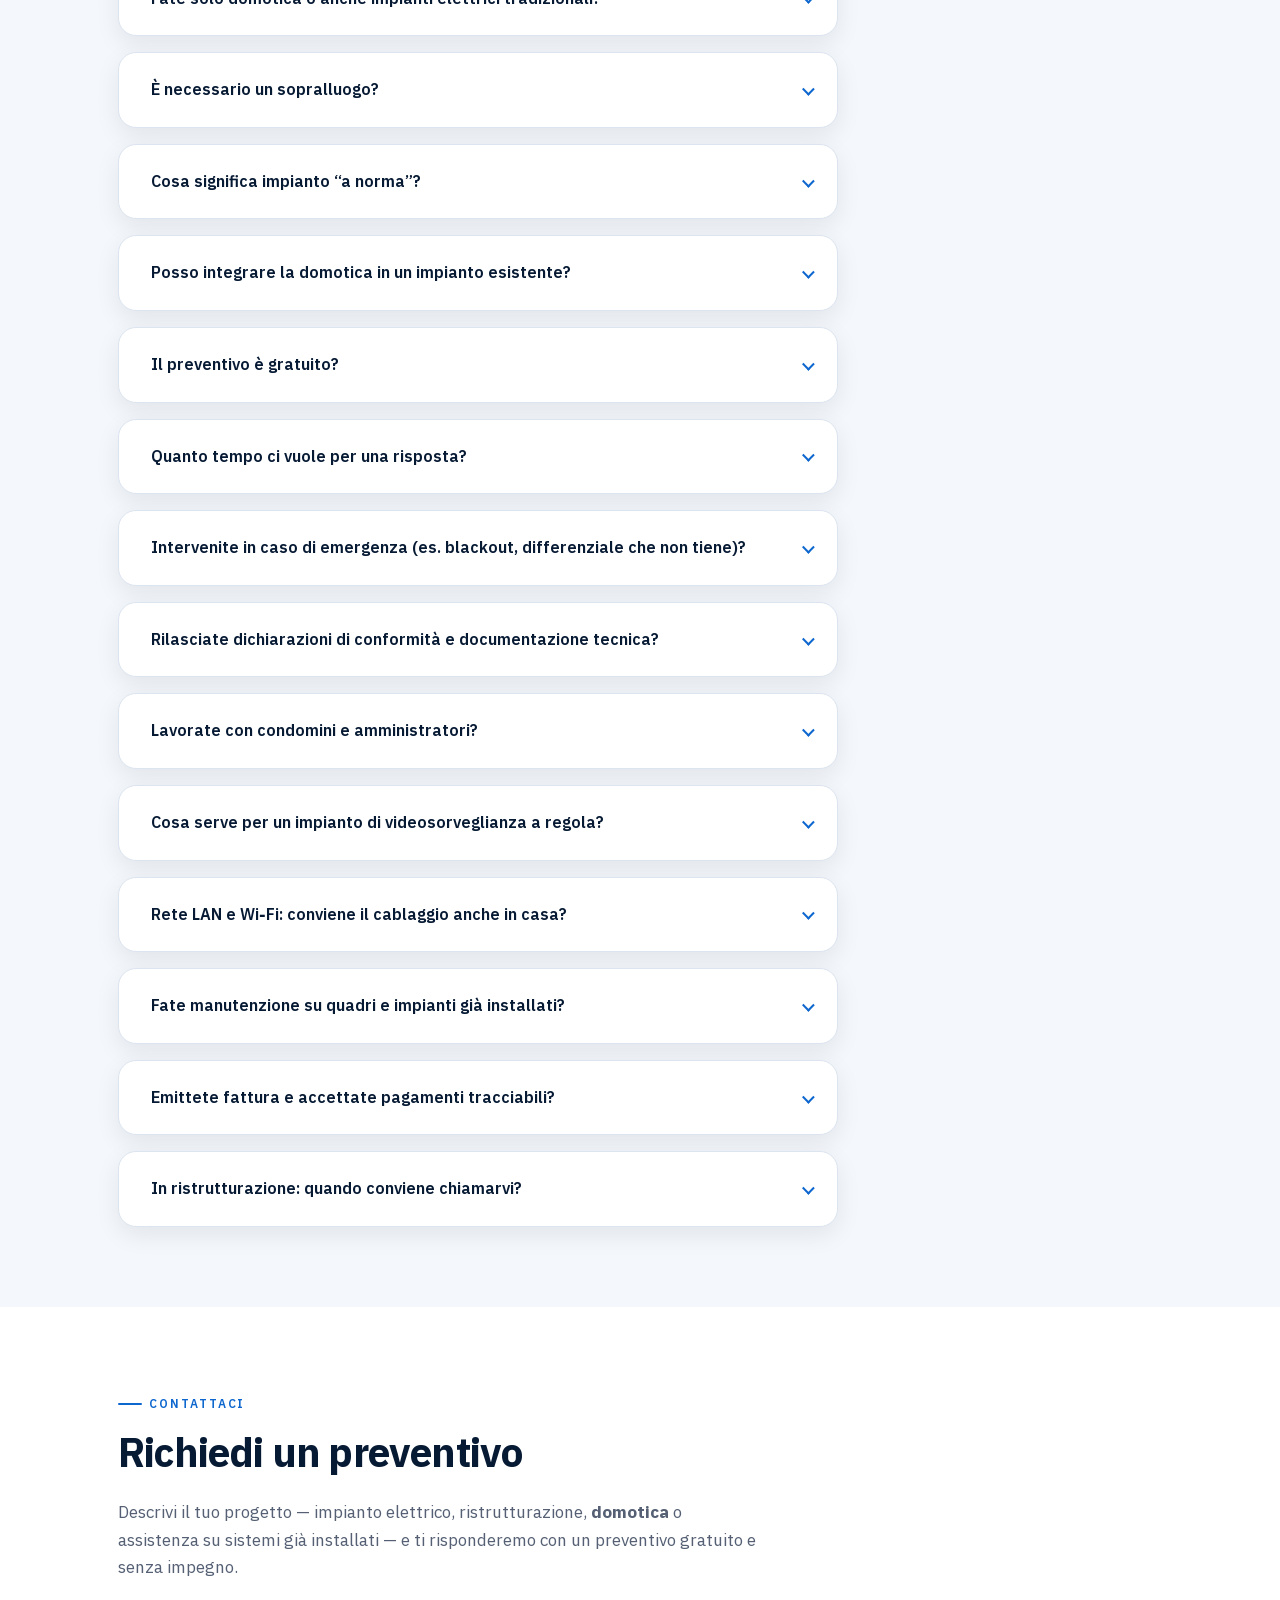
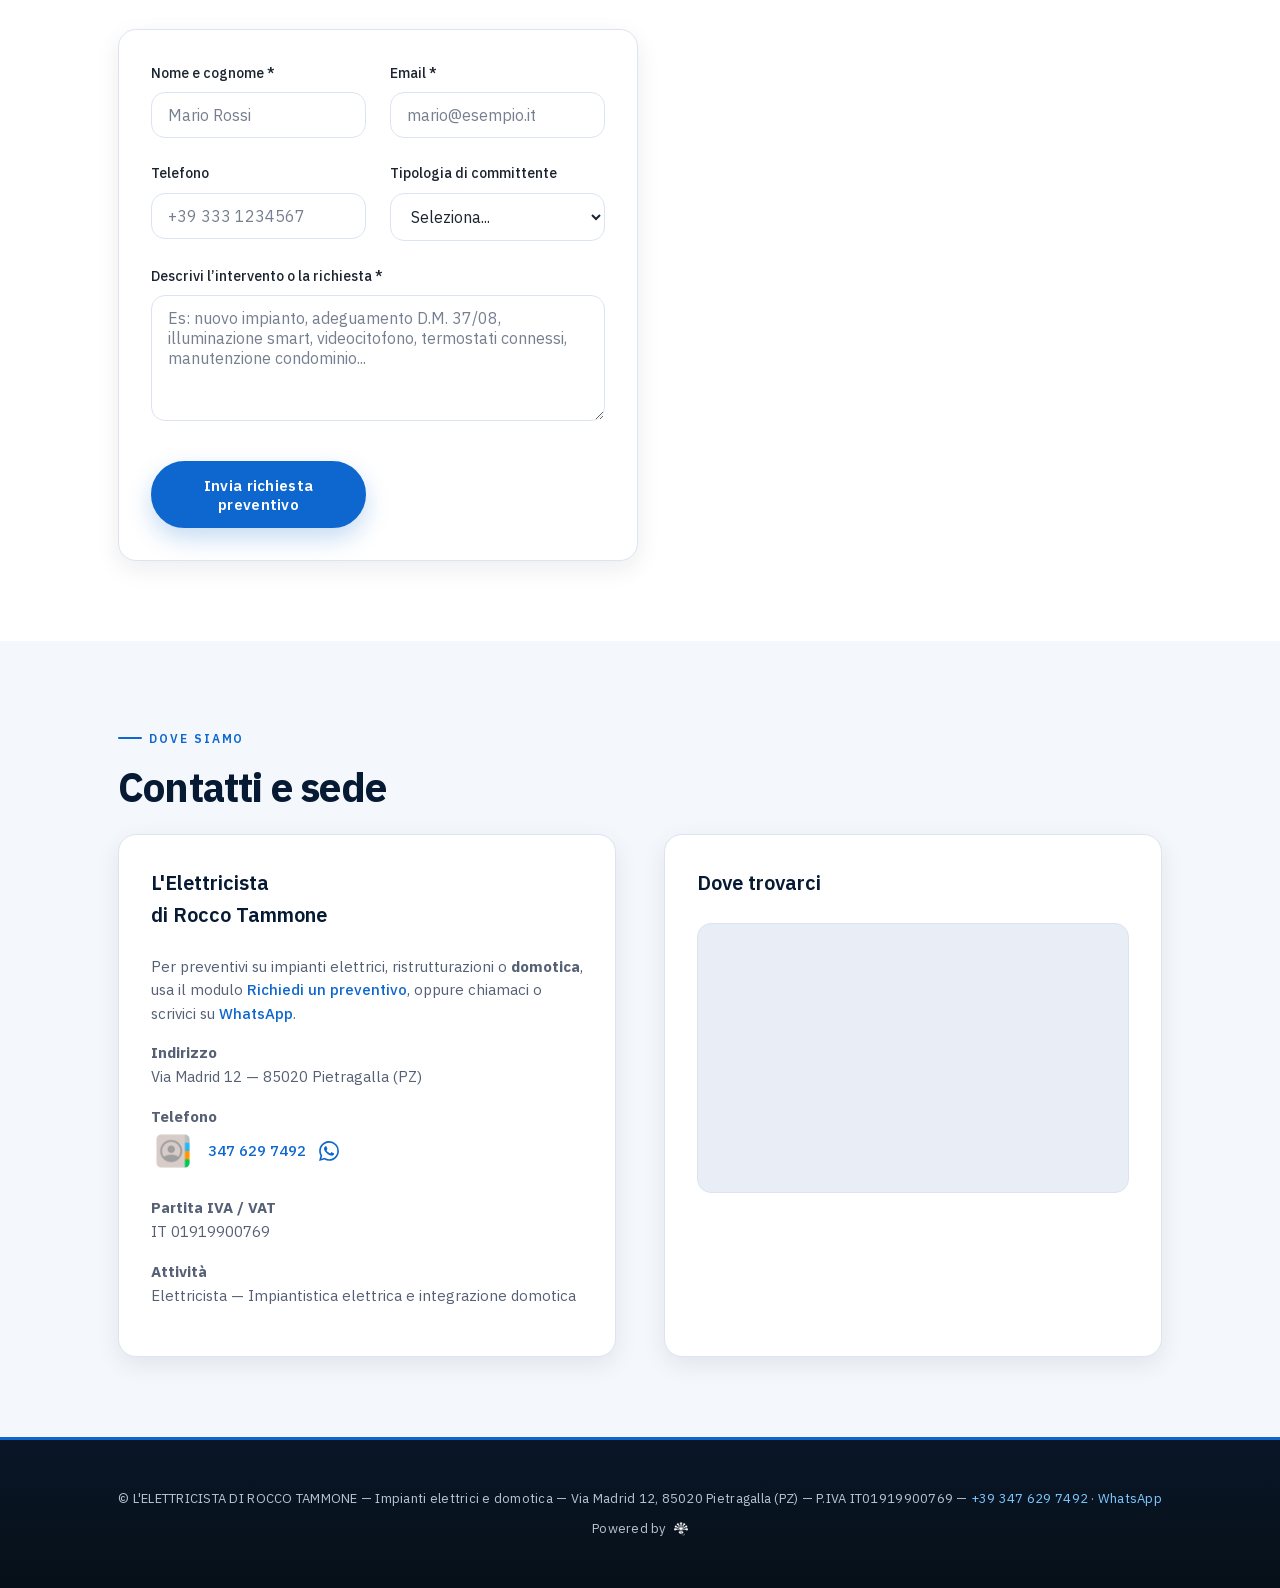
==== commit ac9e56a7: "fix: phone number" ====
--- a/index.html
+++ b/index.html
@@ -154,7 +154,7 @@
             <a href="#domotica" class="btn btn--outline">Domotica</a>
           </div>
           <div class="hero__contact">
-            <a href="tel:+393476297492" class="hero__tel">+39 347 629 7492</a>
+            <a href="tel:+393476297492" class="hero__tel">347 629 7492</a>
             <a href="https://wa.me/393476297492" class="hero__wa" target="_blank" rel="noopener noreferrer">
               <svg class="hero__wa-icon" xmlns="http://www.w3.org/2000/svg" viewBox="0 0 24 24" width="20" height="20" fill="currentColor" aria-hidden="true"><path d="M17.472 14.382c-.297-.149-1.758-.867-2.03-.967-.273-.099-.471-.148-.67.15-.197.297-.767.966-.94 1.164-.173.199-.347.223-.644.075-.297-.15-1.255-.463-2.39-1.475-.883-.788-1.48-1.761-1.653-2.059-.173-.297-.018-.458.13-.606.134-.133.298-.347.446-.52.149-.174.198-.298.298-.497.099-.198.05-.371-.025-.52-.075-.149-.669-1.612-.916-2.207-.242-.579-.487-.5-.669-.51-.173-.008-.371-.01-.57-.01-.198 0-.52.074-.792.372-.272.297-1.04 1.016-1.04 2.479 0 1.462 1.065 2.875 1.213 3.074.149.198 2.096 3.2 5.077 4.487.709.306 1.262.489 1.694.625.712.227 1.36.195 1.871.118.571-.085 1.758-.719 2.006-1.413.248-.694.248-1.289.173-1.413-.074-.124-.272-.198-.57-.347m-5.421 7.403h-.004a9.87 9.87 0 01-5.031-1.378l-.361-.214-3.741.982.998-3.648-.235-.374a9.86 9.86 0 01-1.51-5.26c.001-5.45 4.436-9.884 9.888-9.884 2.64 0 5.122 1.03 6.988 2.898a9.825 9.825 0 012.893 6.994c-.003 5.45-4.435 9.884-9.885 9.884m8.413-18.297A11.815 11.815 0 0012.05 0C5.495 0 .16 5.335.157 11.892c0 2.096.547 4.142 1.588 5.945L.057 24l6.305-1.654a11.882 11.882 0 005.683 1.448h.005c6.554 0 11.89-5.335 11.893-11.893a11.821 11.821 0 00-3.48-8.413Z"/></svg>
               <span class="hero__wa-text">WhatsApp</span>
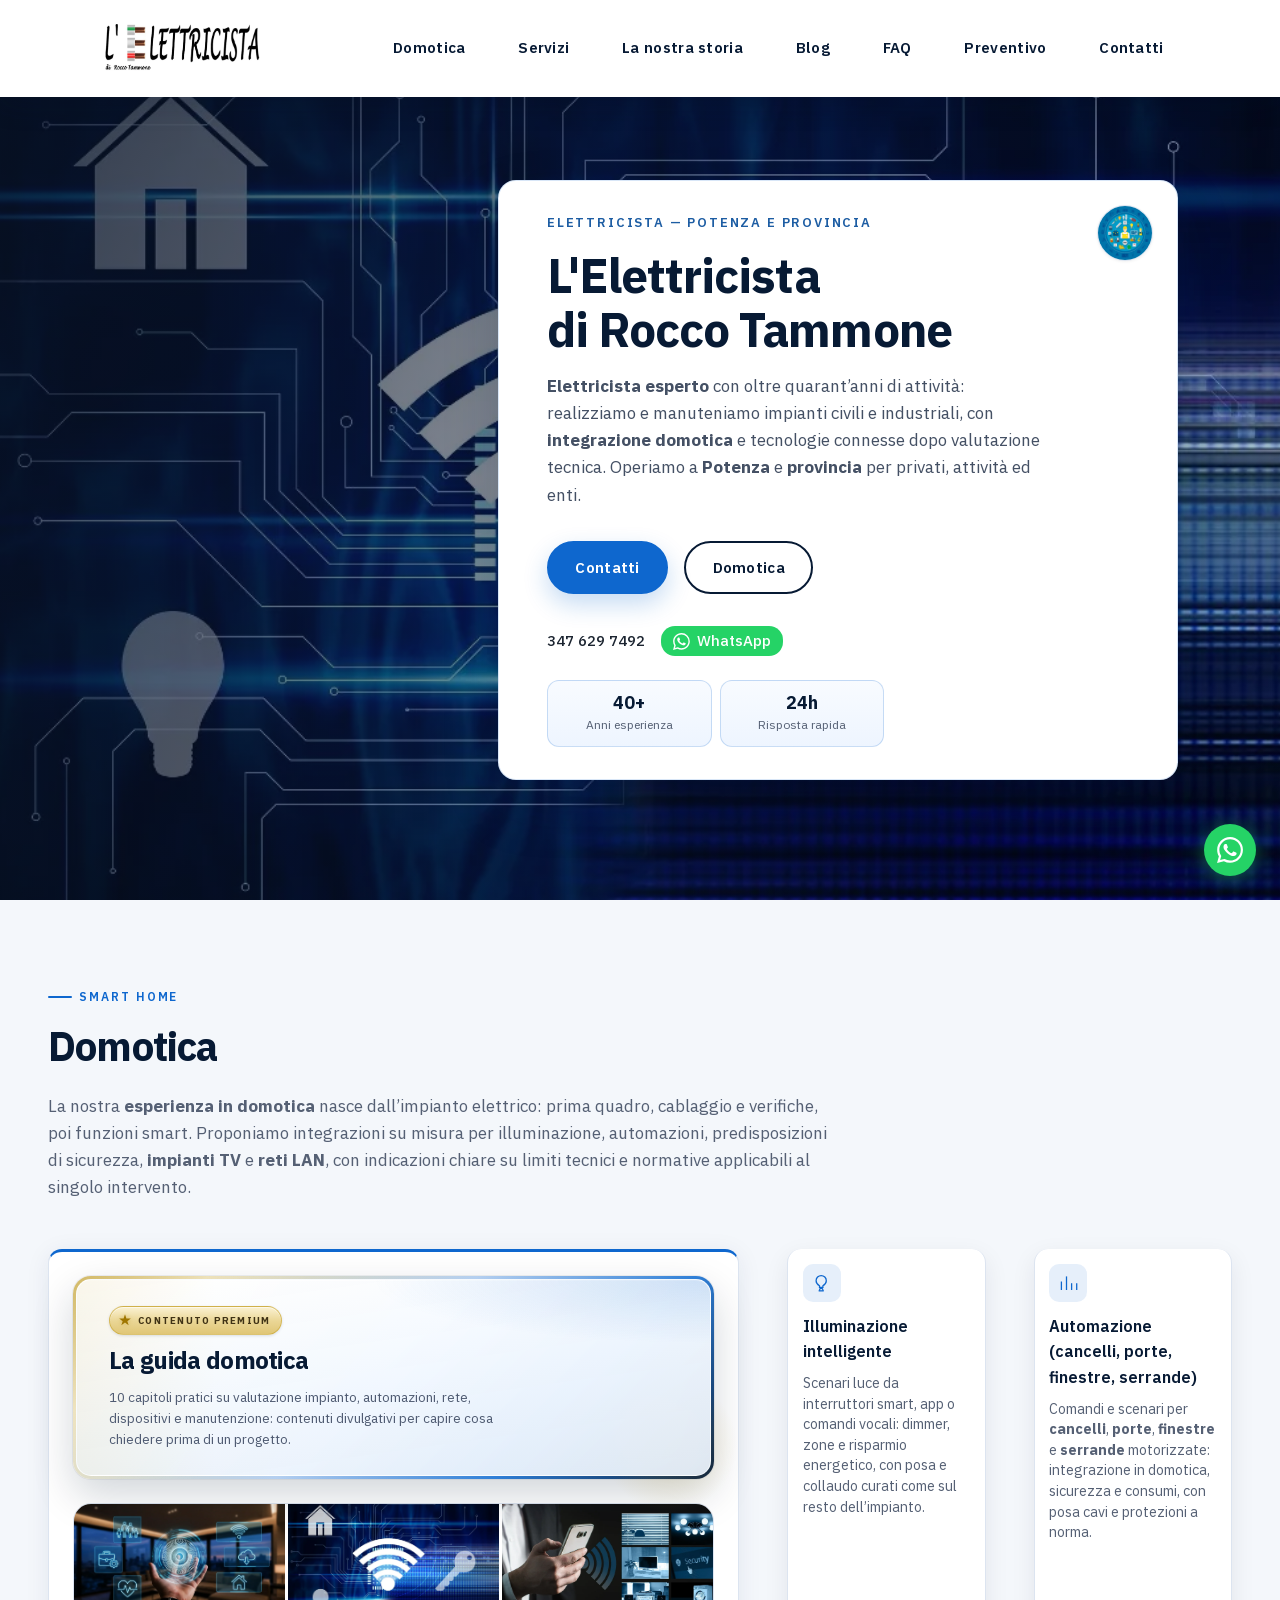
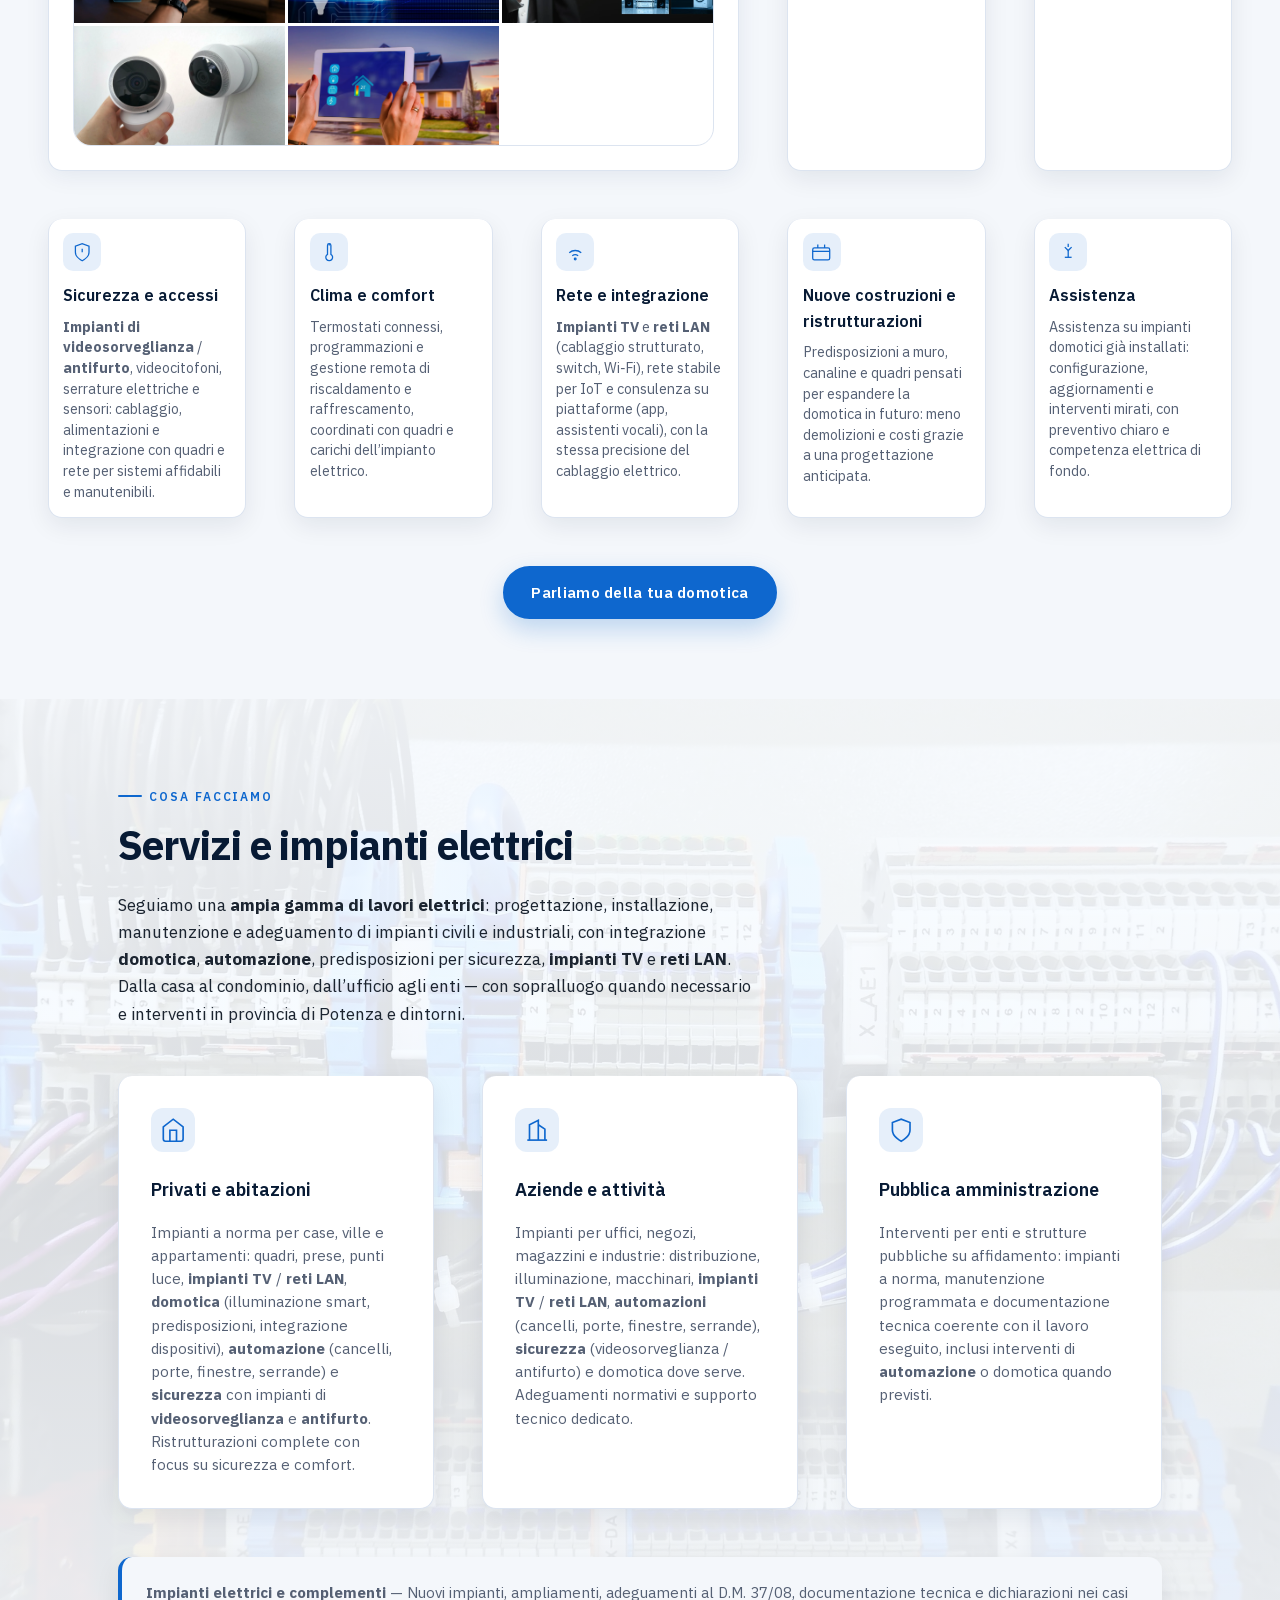
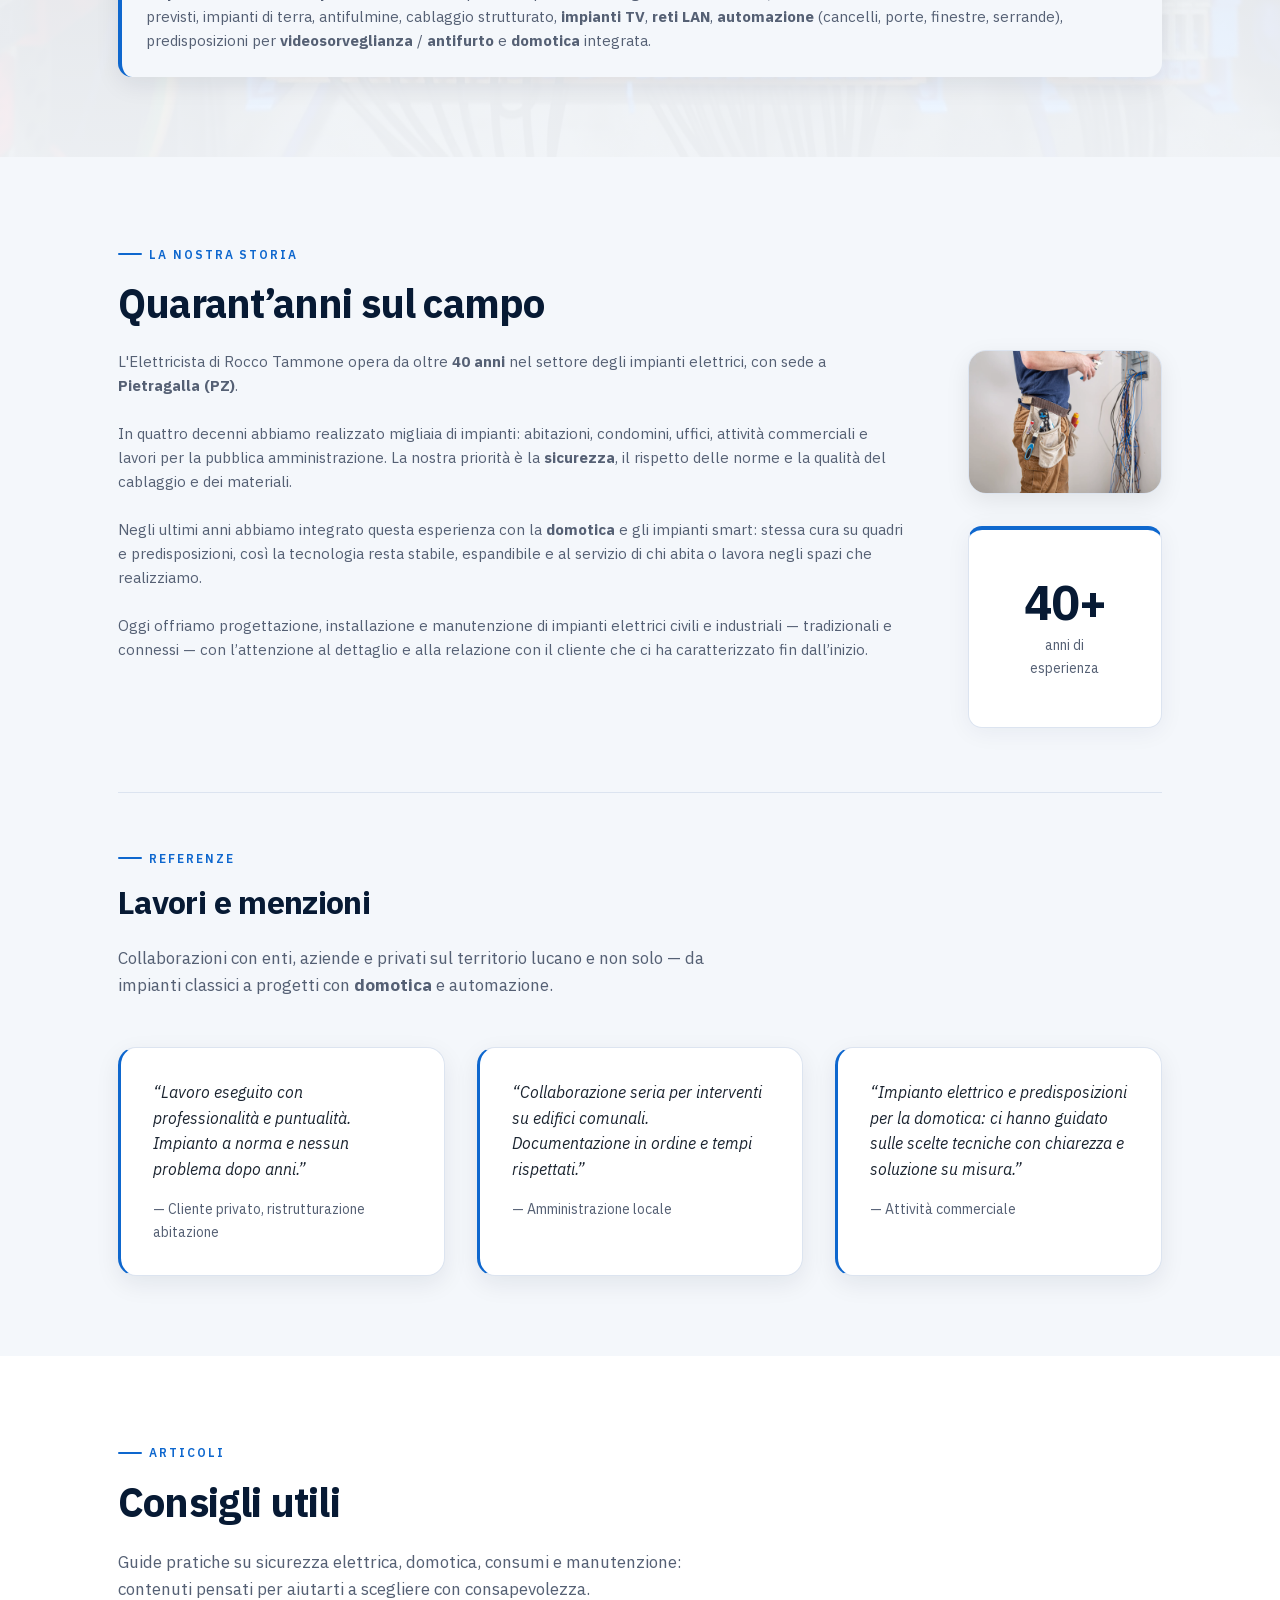
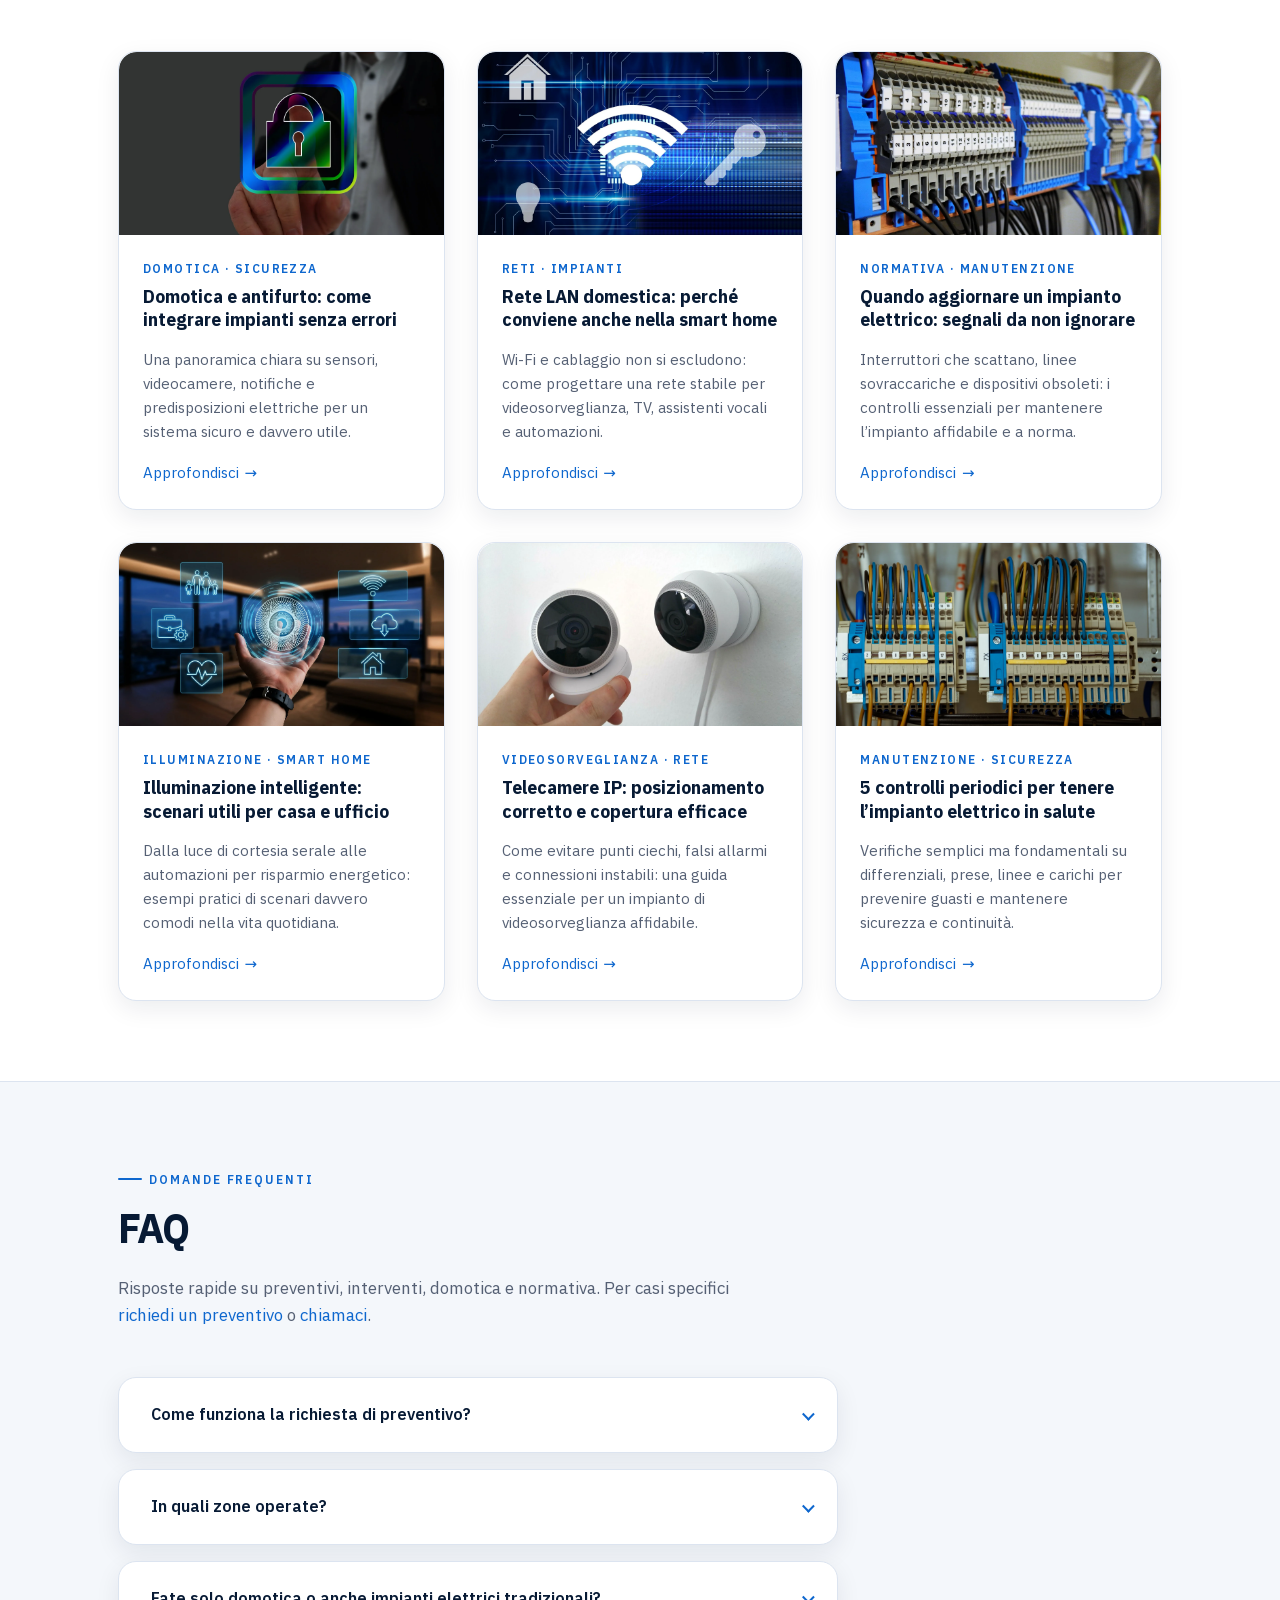
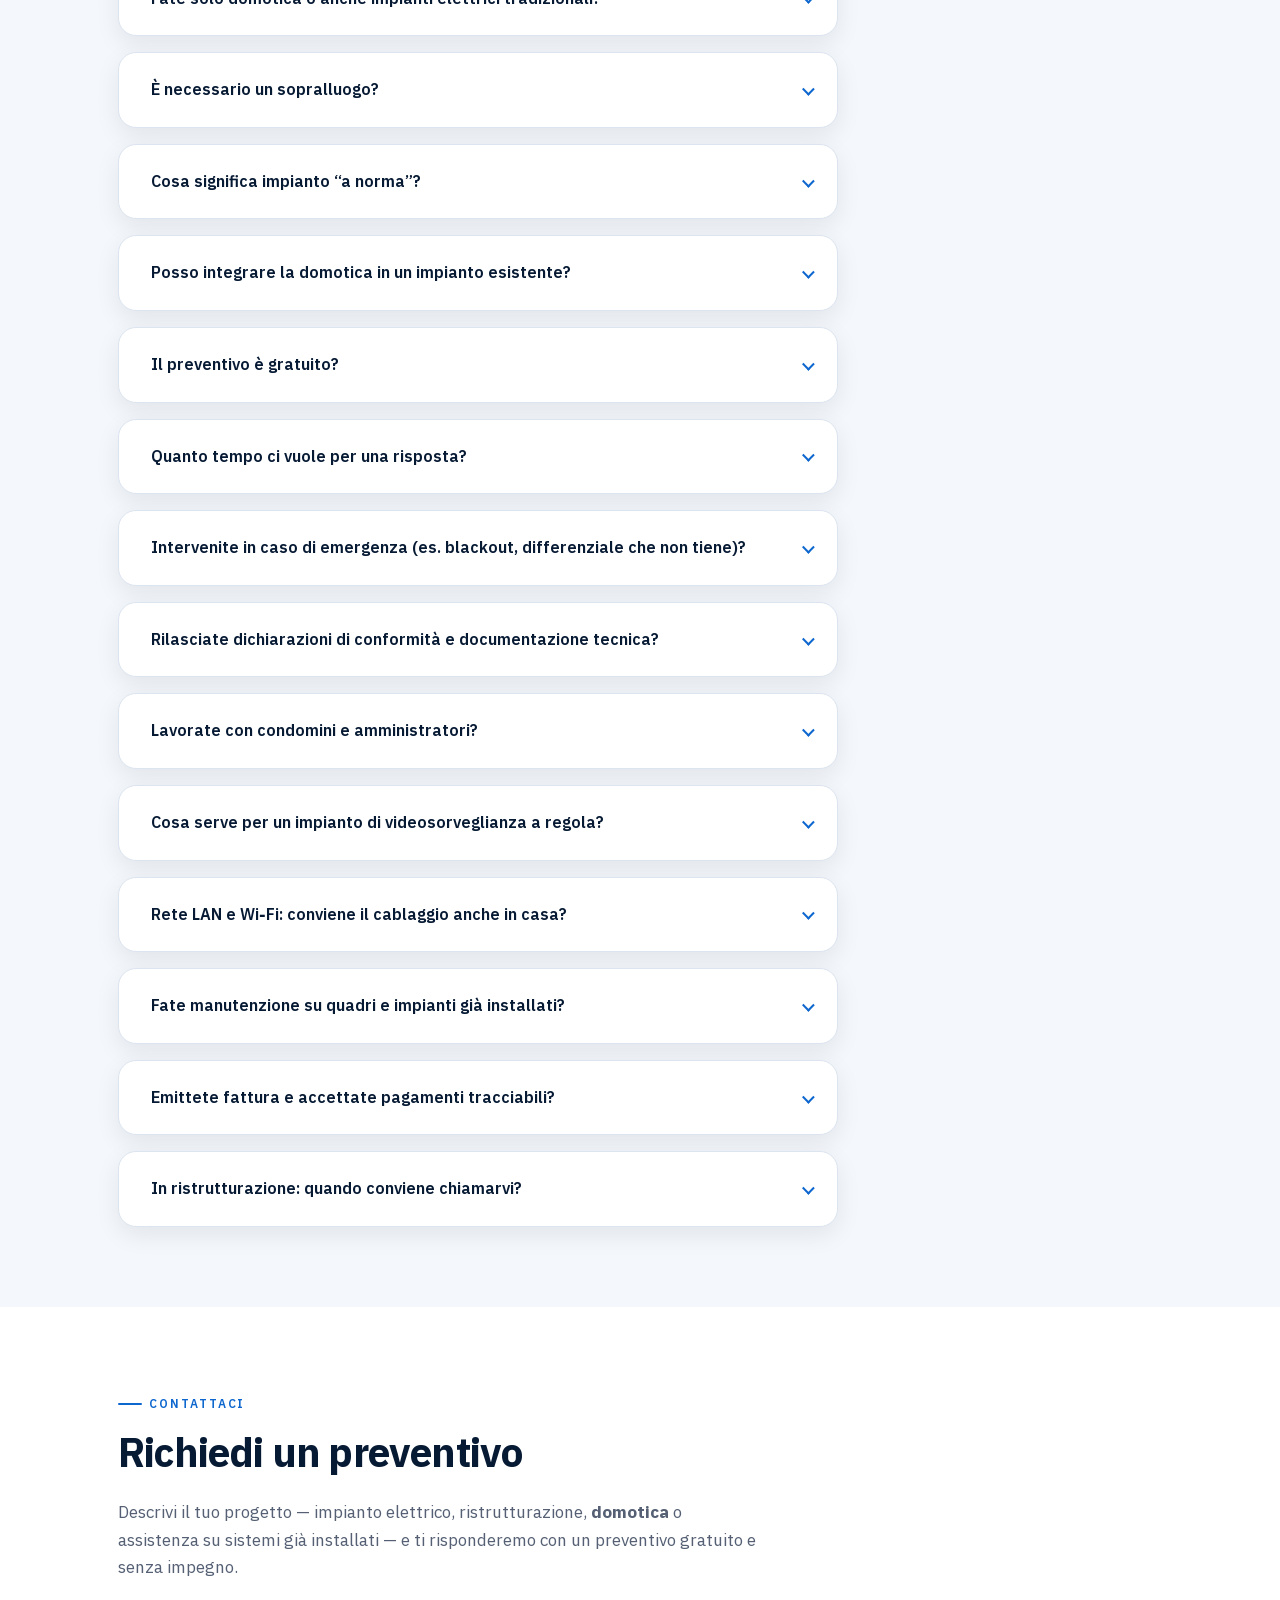
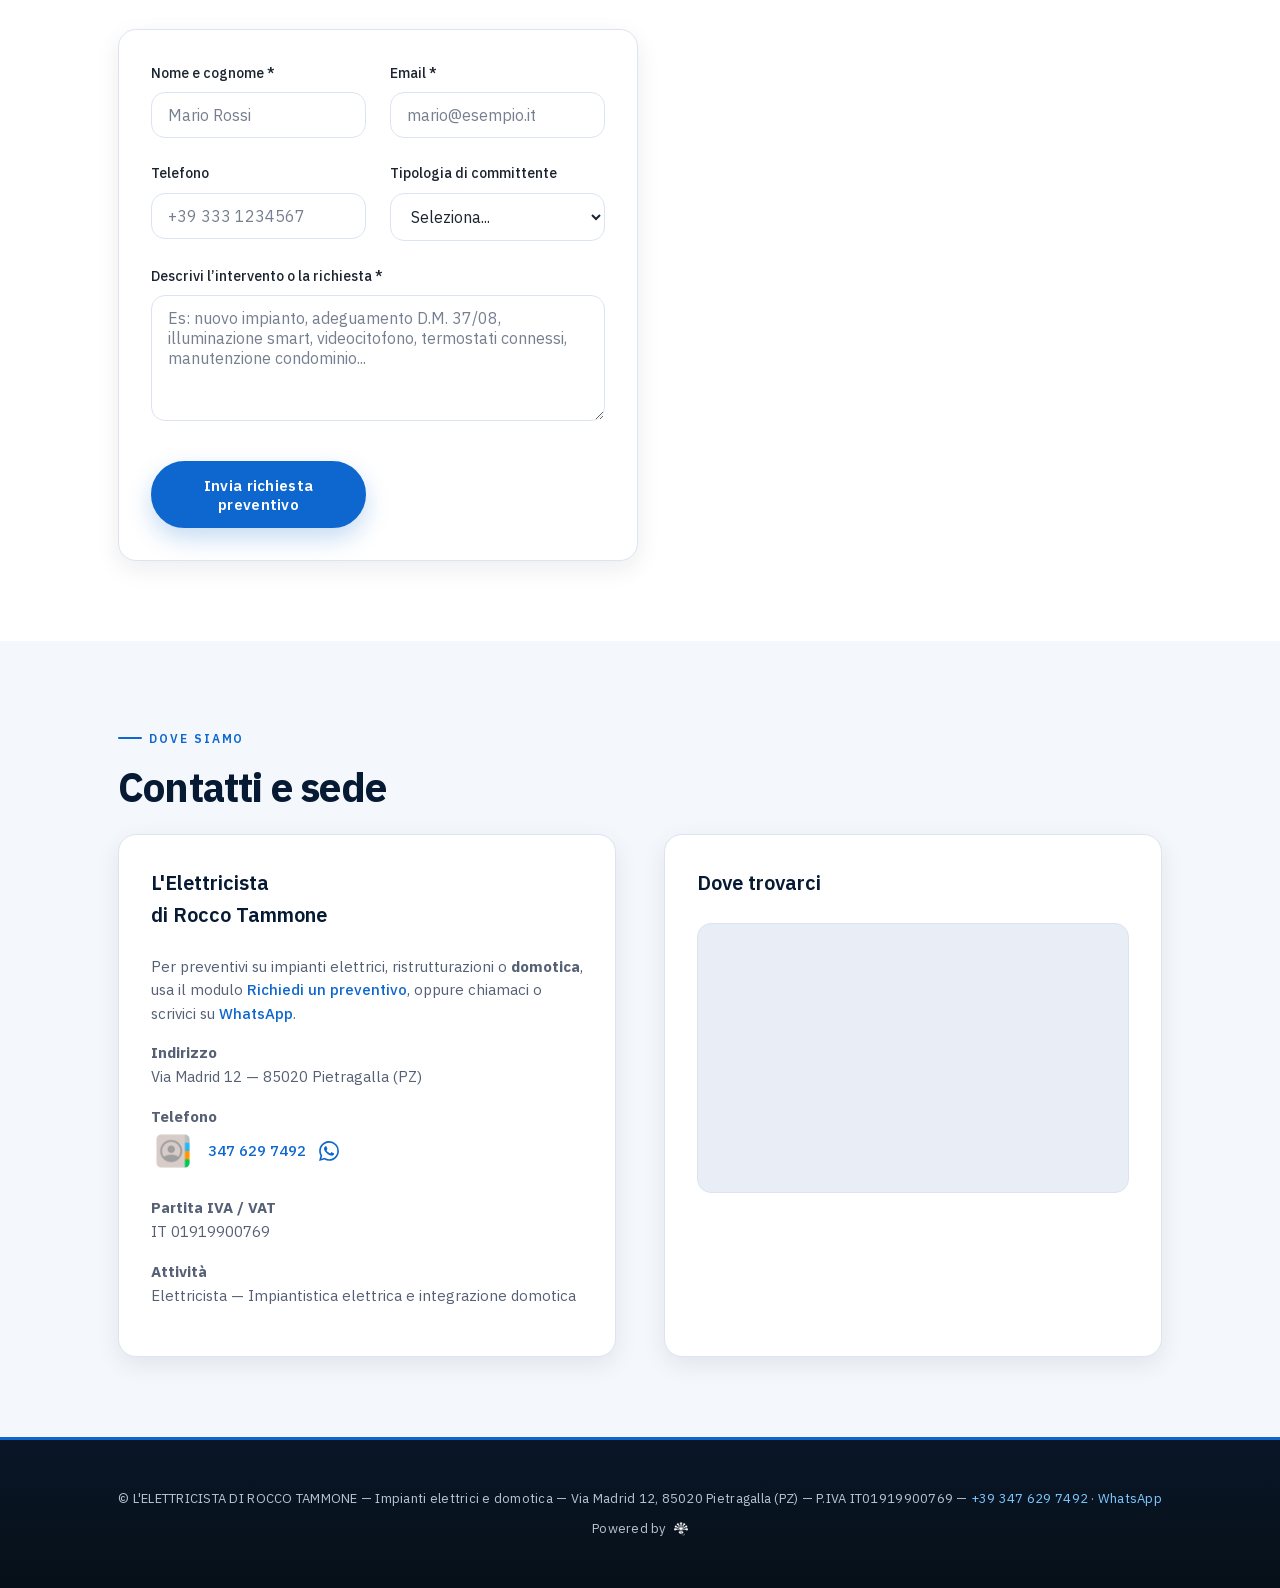
==== commit 6b1bfa6d: "fix: vcard - seo" ====
--- a/index.html
+++ b/index.html
@@ -4,8 +4,8 @@
   <meta charset="UTF-8">
   <meta name="viewport" content="width=device-width, initial-scale=1.0">
   <title>Elettricista Potenza provincia | Domotica e nuove tecnologie | Pietragalla — Rocco Tammone</title>
-  <meta name="description" content="Elettricista con oltre 40 anni di esperienza: impianti civili e industriali, adeguamenti e integrazione domotica. Interventi a Pietragalla, Potenza, Melfi, Avigliano, Tolve, Piano San Nicola e comuni limitrofi in Basilicata. Preventivi su richiesta.">
-  <meta name="keywords" content="elettricista Pietragalla, elettricista Potenza, elettricista Melfi, elettricista Avigliano, elettricista Tolve, elettricista Piano San Nicola, domotica Basilicata, smart home Potenza, impianti elettrici provincia Potenza, elettricista esperto, nuove tecnologie impianti, impianto elettrico a norma, D.M. 37/08, preventivo elettricista">
+  <meta name="description" content="Elettricista a Potenza e provincia – Rocco Tammone offre pronto intervento elettrico 24h per guasti, riparazioni e impianti civili e industriali. Servizio rapido in tutta la Basilicata: chiama ora per assistenza immediata a Potenza, Avigliano, Melfi e comuni limitrofi.">
+  <meta name="keywords" content="elettricista Potenza, elettricista Potenza pronto intervento, elettricista 24h Potenza, elettricista provincia di Potenza, elettricista Basilicata, pronto intervento elettricista, riparazione guasti elettrici, impianti elettrici civili, impianti elettrici industriali, ricerca guasti elettrici, installazione quadri elettrici, manutenzione impianti elettrici, elettricista Avigliano, elettricista Melfi, elettricista Rionero in Vulture, elettricista Venosa, elettricista Lavello, elettricista Tito, elettricista Pignola, elettricista Picerno, elettricista Ruoti, elettricista Muro Lucano, elettricista Tolve, elettricista Oppido Lucano, elettricista Acerenza">
   <meta name="author" content="L'Elettricista di Rocco Tammone">
   <meta name="robots" content="index, follow, max-image-preview:large, max-snippet:-1, max-video-preview:-1">
   <meta name="googlebot" content="index, follow">
@@ -21,7 +21,7 @@
   <meta property="og:type" content="website">
   <meta property="og:url" content="https://elettricistaroccotammone.it/">
   <meta property="og:title" content="Elettricista esperto Potenza e provincia | Domotica e smart home — Rocco Tammone">
-  <meta property="og:description" content="Oltre 40 anni di esperienza in impianti elettrici civili e industriali, con integrazione domotica su valutazione tecnica. Pietragalla, Potenza, Melfi, Avigliano, Tolve, Piano San Nicola e dintorni.">
+  <meta property="og:description" content="Elettricista a Potenza e provincia – Rocco Tammone offre pronto intervento elettrico 24h per guasti, riparazioni e impianti civili e industriali. Servizio rapido in tutta la Basilicata: chiama ora per assistenza immediata a Potenza, Avigliano, Melfi e comuni limitrofi.">
   <meta property="og:image" content="https://elettricistaroccotammone.it/assets/domotica-home-automation-controls.webp">
   <meta property="og:image:alt" content="Controllo domotico e smart home">
   <meta property="og:locale" content="it_IT">
@@ -30,7 +30,7 @@
   <!-- Twitter Card -->
   <meta name="twitter:card" content="summary_large_image">
   <meta name="twitter:title" content="Elettricista esperto | Domotica Potenza e provincia — Rocco Tammone">
-  <meta name="twitter:description" content="Impianti elettrici civili e industriali, domotica e smart home su valutazione tecnica. Potenza, Melfi, Pietragalla, Avigliano, Tolve e zone limitrofe.">
+  <meta name="twitter:description" content="Elettricista a Potenza e provincia – Rocco Tammone offre pronto intervento elettrico 24h per guasti, riparazioni e impianti civili e industriali. Servizio rapido in tutta la Basilicata: chiama ora per assistenza immediata a Potenza, Avigliano, Melfi e comuni limitrofi.">
   <meta name="twitter:image" content="https://elettricistaroccotammone.it/assets/domotica-home-automation-controls.webp">
 
   <link rel="stylesheet" href="styles.css">
@@ -60,8 +60,8 @@
           "addressCountry": "IT"
         },
         "areaServed": [
+          { "@type": "City", "name": "Potenza" },
           { "@type": "City", "name": "Pietragalla" },
-          { "@type": "City", "name": "Potenza" },
           { "@type": "City", "name": "Melfi" },
           { "@type": "City", "name": "Avigliano" },
           { "@type": "City", "name": "Tolve" },
@@ -839,7 +839,7 @@
             </p>
             <p><strong>Partita IVA / VAT</strong><br>IT 01919900769</p>
             <p><strong>Attività</strong><br>Elettricista — Impiantistica elettrica e integrazione domotica</p>
-            <!-- <p class="contacts__zones"><strong>Zone di intervento</strong><br>Pietragalla (sede), Potenza, Melfi, Avigliano, Tolve, Piano San Nicola e altri comuni della provincia di Potenza e limitrofi. Contattaci per disponibilità sul tuo territorio.</p> -->
+            <!-- <p class="contacts__zones"><strong>Zone di intervento</strong><br>Potenza, Pietragalla (sede), Melfi, Avigliano, Tolve, Piano San Nicola e altri comuni della provincia di Potenza e limitrofi. Contattaci per disponibilità sul tuo territorio.</p> -->
           </div>
           <div class="contacts__block contacts__block--map">
             <h3 class="contacts__map-title">Dove trovarci</h3>
